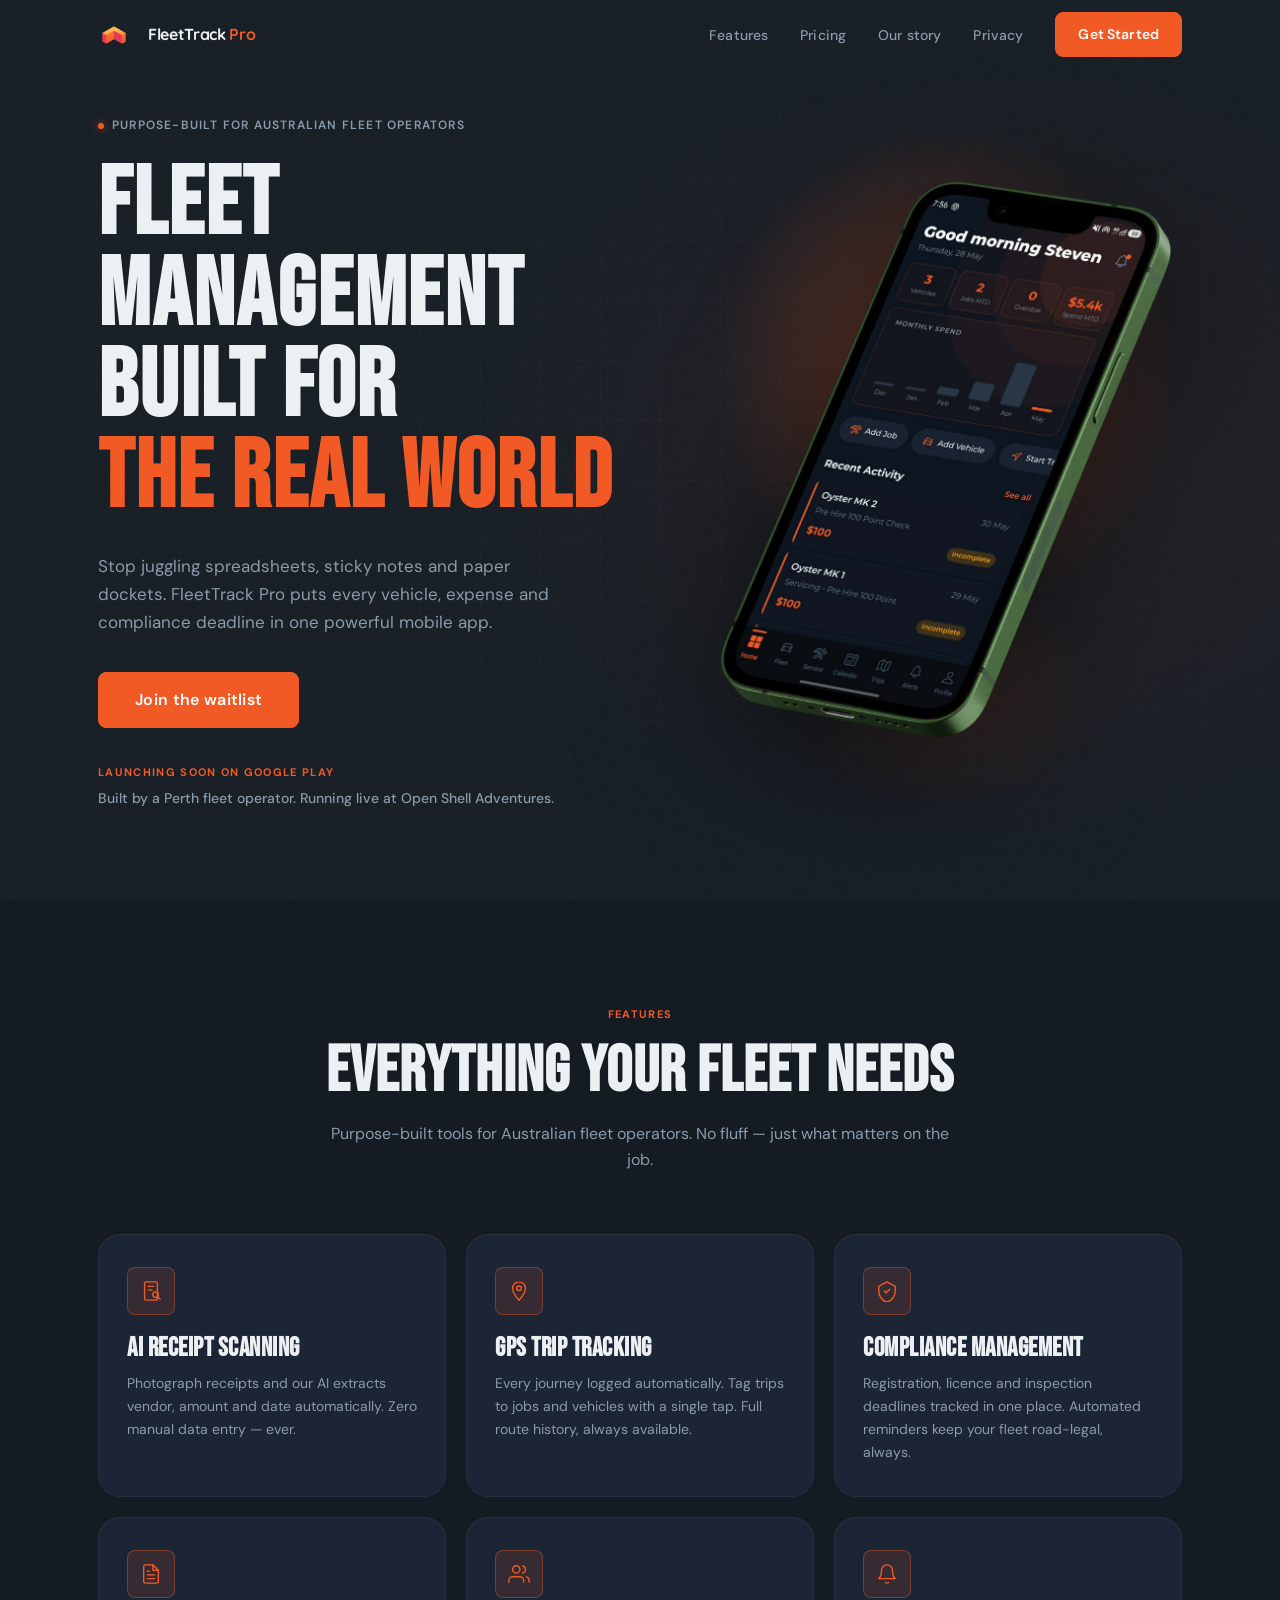
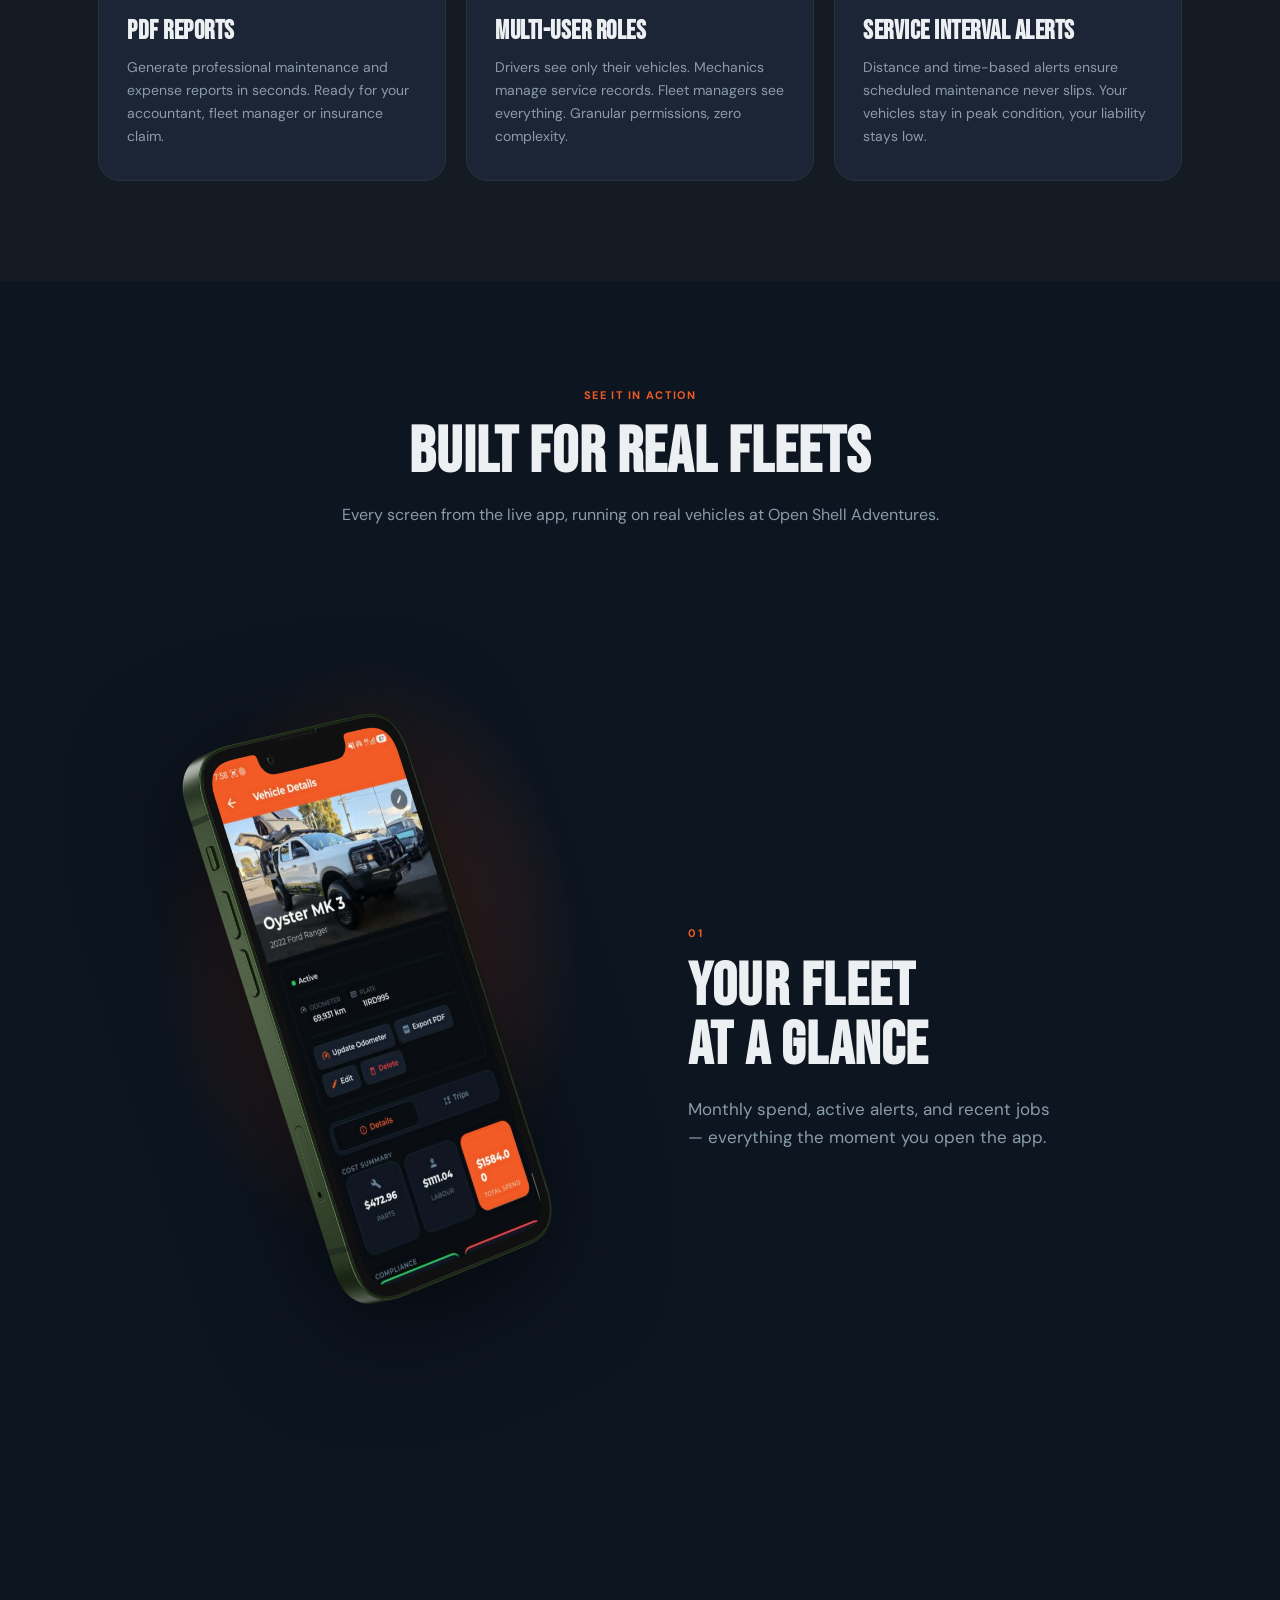
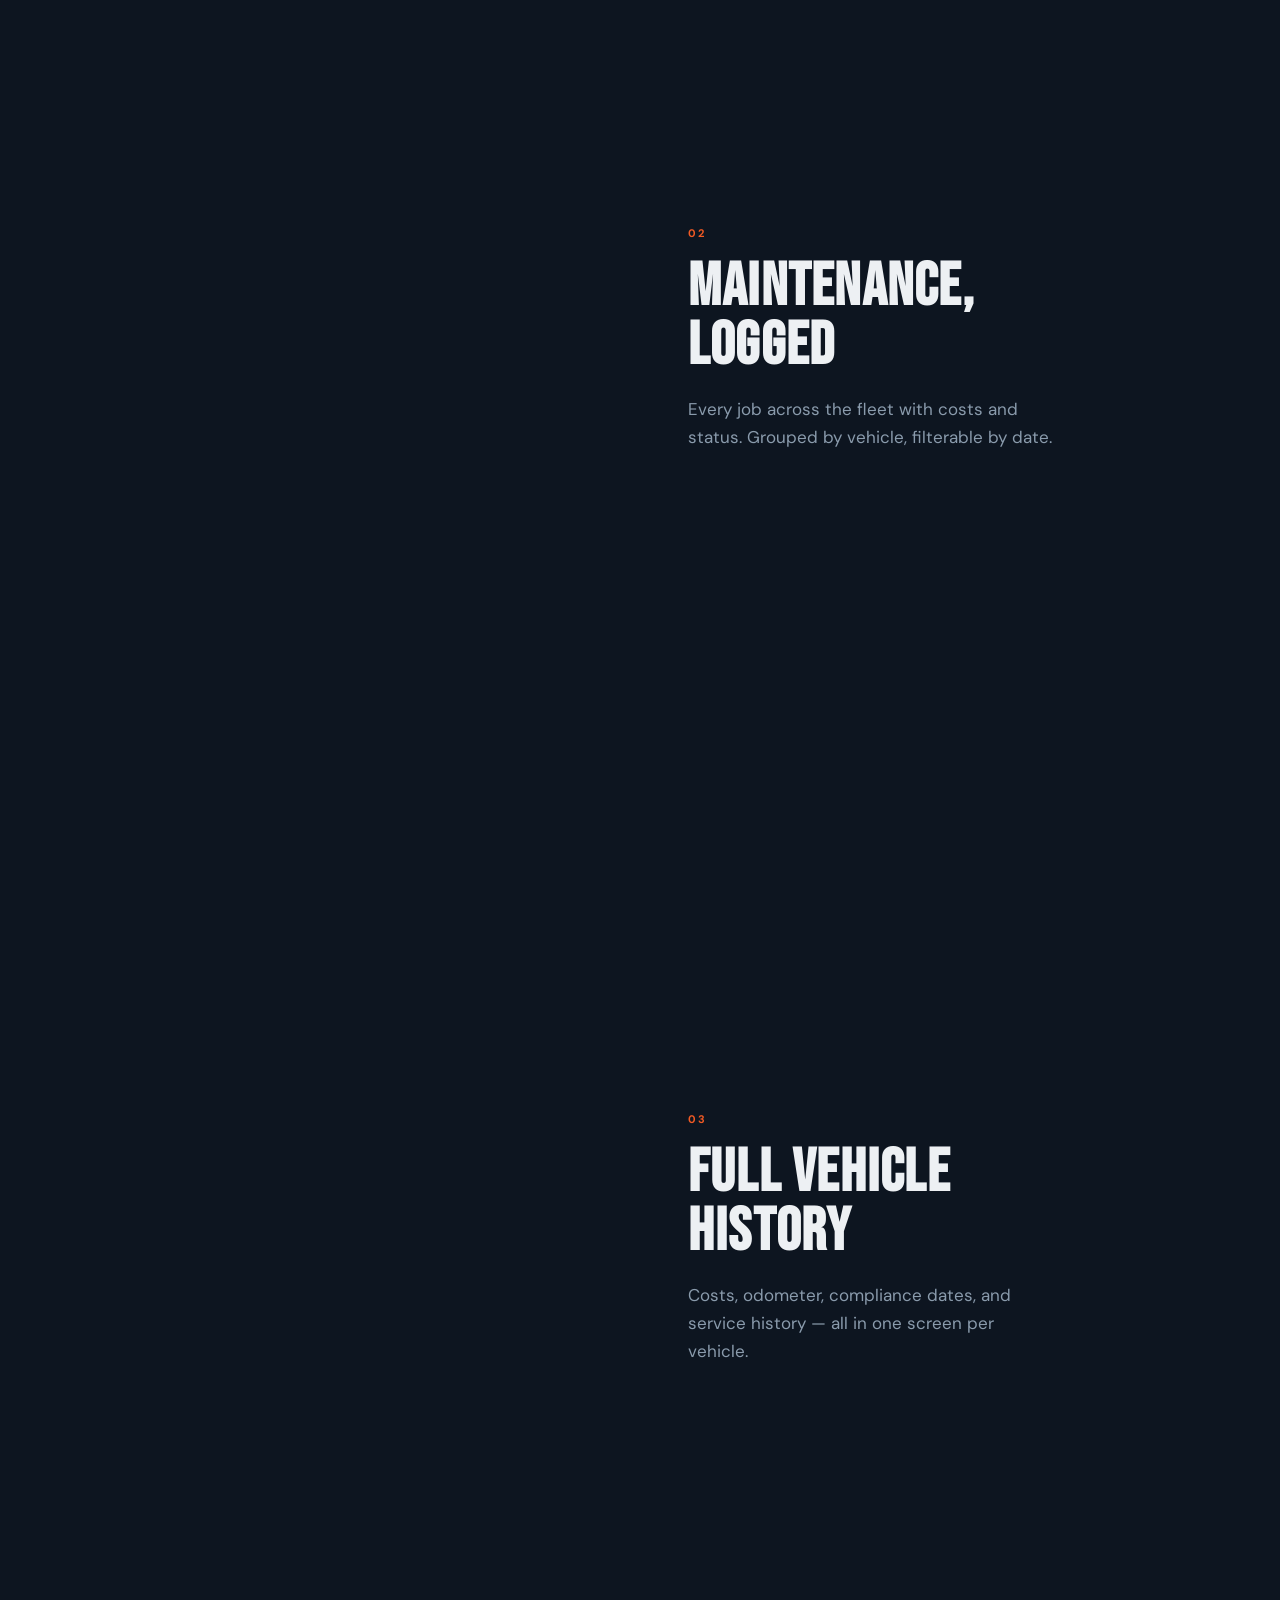
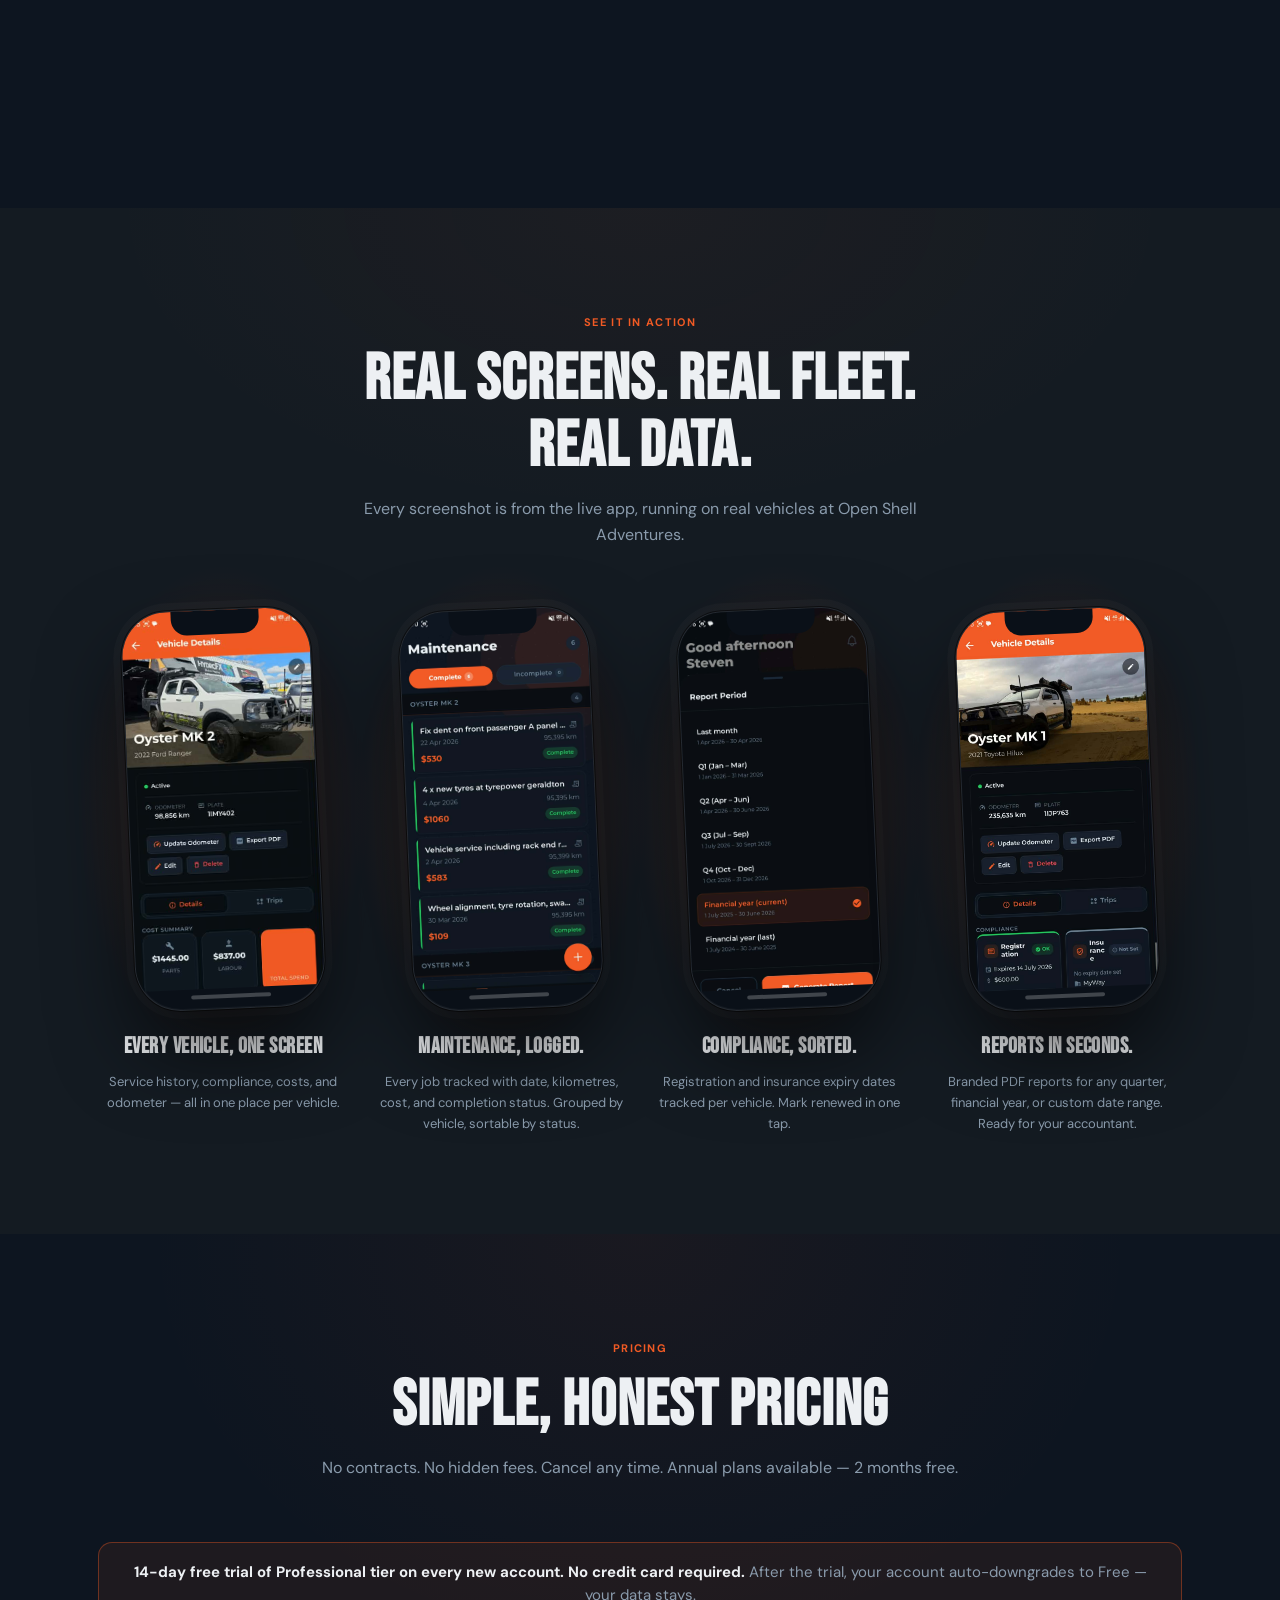
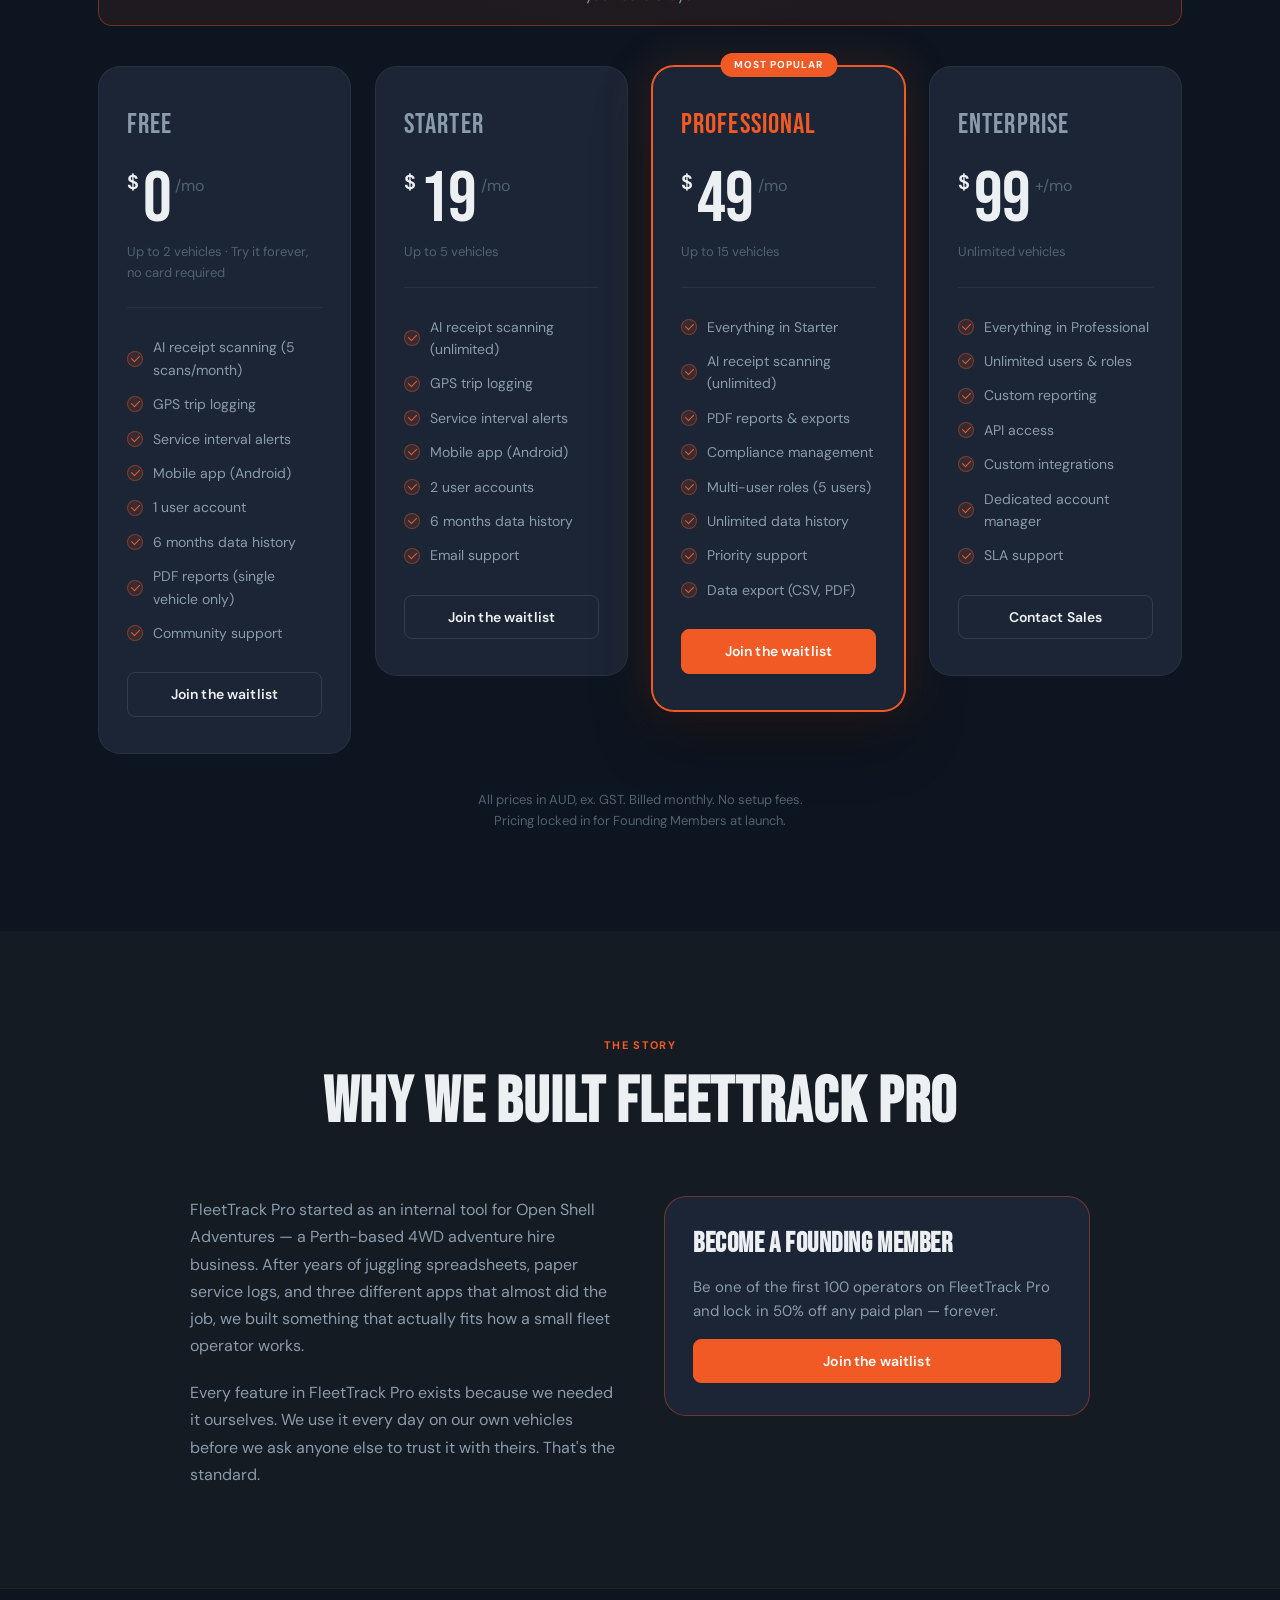
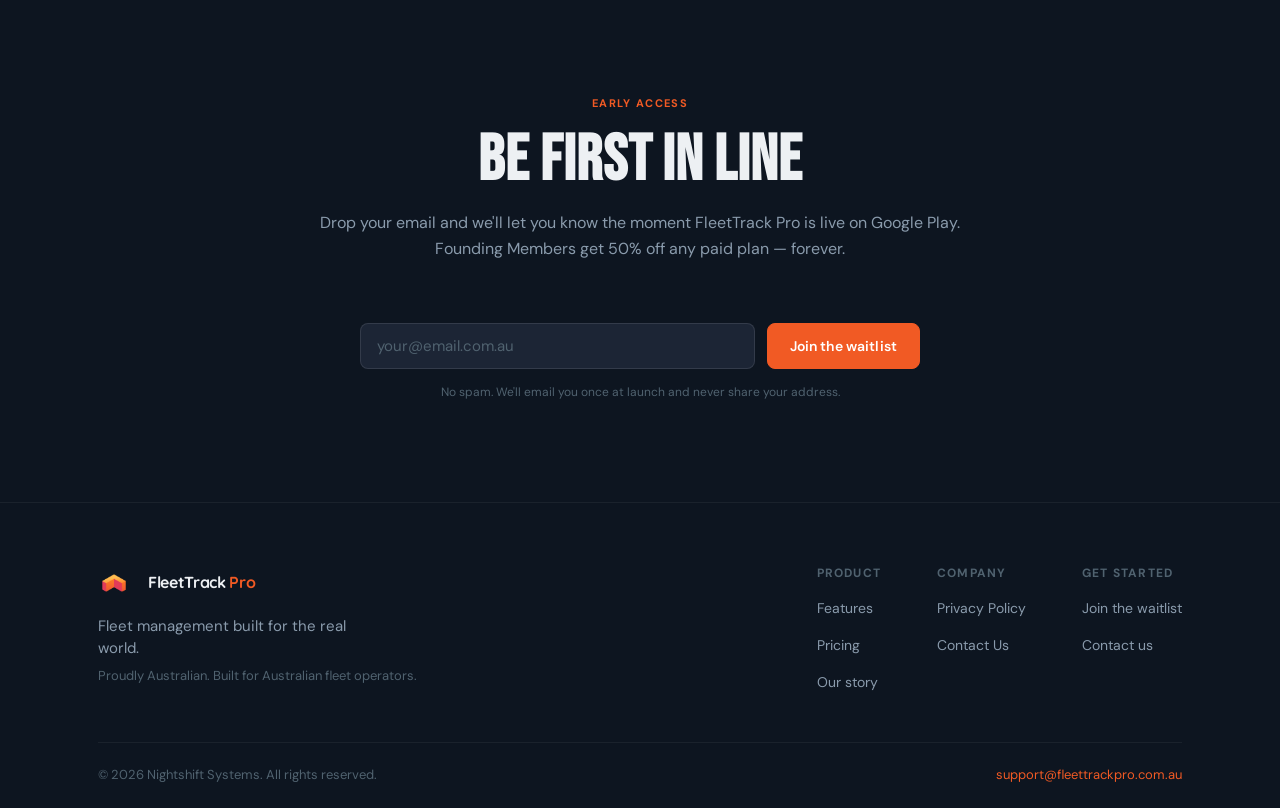
==== index.html @ b051c512 "Install Vercel Web Analytics Vercel Web Analytics Installation Report ==============================" ====
<!DOCTYPE html>
<html lang="en-AU">
<head>
    <meta charset="UTF-8">
    <meta name="viewport" content="width=device-width, initial-scale=1.0">
    <title>FleetTrack Pro — Fleet Maintenance Management for Australian Businesses</title>
    <meta name="description" content="FleetTrack Pro is a mobile-first fleet maintenance app for Australian small fleet operators. AI receipt scanning, GPS trip tracking, compliance reminders and PDF reports. Launching soon on Google Play.">
    <meta property="og:title" content="FleetTrack Pro — Fleet Management Built for the Real World">
    <meta property="og:description" content="Built by a Perth fleet operator. Launching soon on Google Play.">
    <meta property="og:type" content="website">
    <meta property="og:locale" content="en_AU">
    <!-- TODO: regenerate og:image at 1200×630 for proper social previews (current asset is 800×400 — will letterbox) -->
    <meta property="og:image" content="https://fleettrackpro.com.au/Assets/logo-full.png">
    <link rel="canonical" href="https://fleettrackpro.com.au">
    <link rel="icon" type="image/svg+xml" href="data:image/svg+xml,%3Csvg xmlns='http://www.w3.org/2000/svg' viewBox='0 0 32 32'%3E%3Crect width='32' height='32' rx='7' fill='%23F15A24'/%3E%3Ctext x='50%25' y='73%25' text-anchor='middle' font-family='Arial Black,sans-serif' font-size='18' font-weight='900' fill='white'%3EF%3C/text%3E%3C/svg%3E">
    <link rel="preconnect" href="https://fonts.googleapis.com">
    <link rel="preconnect" href="https://fonts.gstatic.com" crossorigin>
    <link href="https://fonts.googleapis.com/css2?family=Bebas+Neue&family=DM+Sans:ital,opsz,wght@0,9..40,300;0,9..40,400;0,9..40,500;0,9..40,600;1,9..40,400&family=Quicksand:wght@600;700&display=swap" rel="stylesheet">
    <link rel="stylesheet" href="style.css">
    <script>
      window.va = window.va || function () { (window.vaq = window.vaq || []).push(arguments); };
    </script>
    <script defer src="/_vercel/insights/script.js"></script>
</head>
<body>

<!-- =========================================================
     NAVIGATION
     ========================================================= -->
<nav class="navbar" id="navbar">
    <div class="nav-inner">
        <a href="/" class="nav-logo">
            <img src="Assets/logo-mark.png" alt="FleetTrack Pro" class="logo-mark">
            <span class="logo-wordmark">FleetTrack <em>Pro</em></span>
        </a>
        <ul class="nav-links" id="navLinks">
            <li><a href="#features">Features</a></li>
            <li><a href="#pricing">Pricing</a></li>
            <li><a href="#testimonials">Our story</a></li>
            <li><a href="privacy.html">Privacy</a></li>
        </ul>
        <div class="nav-actions">
            <a href="#pricing" class="btn btn-primary nav-cta">Get Started</a>
            <button class="nav-hamburger" id="navHamburger" aria-label="Open menu">
                <span></span><span></span><span></span>
            </button>
        </div>
    </div>
</nav>

<!-- =========================================================
     HERO
     ========================================================= -->
<section class="hero" id="hero">
    <div class="hero-grain" aria-hidden="true"></div>
    <div class="hero-grid-bg" aria-hidden="true"></div>

    <div class="container">
        <div class="hero-layout">

            <div class="hero-text">
                <div class="hero-eyebrow" data-stagger="0">
                    <span class="eyebrow-pip"></span>
                    Purpose-built for Australian fleet operators
                </div>

                <h1 class="hero-heading" data-stagger="160">
                    Fleet Management<br>
                    Built for<br>
                    <span class="text-accent">The Real World</span>
                </h1>

                <p class="hero-subtext" data-stagger="320">
                    Stop juggling spreadsheets, sticky notes and paper dockets.
                    FleetTrack Pro puts every vehicle, expense and compliance
                    deadline in one powerful mobile app.
                </p>

                <div class="hero-ctas" data-stagger="480">
                    <a href="#waitlist" class="btn btn-primary hero-cta-btn">Join the waitlist</a>
                </div>

                <div class="hero-proof" data-stagger="640">
                    <div class="hero-prelaunch">
                        <span class="prelaunch-label">Launching soon on Google Play</span>
                        <span class="prelaunch-body">Built by a Perth fleet operator. Running live at Open Shell Adventures.</span>
                    </div>
                </div>
            </div>

            <!-- Hero Device -->
            <div class="hero-visual">
                <div class="hero-scroll-wrap" id="heroScroll">
                    <div class="hero-device-wrap" id="heroDevice">
                        <div class="hero-device-glow" aria-hidden="true"></div>
                        <div class="hero-device-float">
                            <img src="Assets/screen-home.png"
                                 alt="FleetTrack Pro Home screen showing fleet overview, monthly spend, and recent activity"
                                 class="hero-device-img"
                                 width="931" height="1145"
                                 loading="eager">
                        </div>
                    </div>
                </div>
            </div>

        </div>
    </div>
</section>

<!-- =========================================================
     FEATURES
     ========================================================= -->
<section class="features" id="features">
    <div class="container">
        <div class="section-header" data-reveal>
            <span class="section-label">Features</span>
            <h2 class="section-title">Everything your fleet needs</h2>
            <p class="section-subtitle">Purpose-built tools for Australian fleet operators. No fluff — just what matters on the job.</p>
        </div>

        <div class="features-grid">

            <div class="feature-card" data-reveal data-reveal-delay="0">
                <div class="feature-icon">
                    <svg viewBox="0 0 24 24" fill="none" stroke="currentColor" stroke-width="1.5" stroke-linecap="round" stroke-linejoin="round">
                        <rect x="5" y="2" width="14" height="20" rx="2"/>
                        <line x1="9" y1="7" x2="15" y2="7"/>
                        <line x1="9" y1="11" x2="13" y2="11"/>
                        <circle cx="17" cy="16" r="3"/>
                        <line x1="19.4" y1="18.4" x2="22" y2="21"/>
                    </svg>
                </div>
                <h3 class="feature-title">AI Receipt Scanning</h3>
                <p class="feature-desc">Photograph receipts and our AI extracts vendor, amount and date automatically. Zero manual data entry — ever.</p>
            </div>

            <div class="feature-card" data-reveal data-reveal-delay="80">
                <div class="feature-icon">
                    <svg viewBox="0 0 24 24" fill="none" stroke="currentColor" stroke-width="1.5" stroke-linecap="round" stroke-linejoin="round">
                        <path d="M12 2C8.13 2 5 5.13 5 9c0 5.25 7 13 7 13s7-7.75 7-13c0-3.87-3.13-7-7-7z"/>
                        <circle cx="12" cy="9" r="2.5"/>
                    </svg>
                </div>
                <h3 class="feature-title">GPS Trip Tracking</h3>
                <p class="feature-desc">Every journey logged automatically. Tag trips to jobs and vehicles with a single tap. Full route history, always available.</p>
            </div>

            <div class="feature-card" data-reveal data-reveal-delay="160">
                <div class="feature-icon">
                    <svg viewBox="0 0 24 24" fill="none" stroke="currentColor" stroke-width="1.5" stroke-linecap="round" stroke-linejoin="round">
                        <path d="M12 2L3 7v5c0 5.55 3.84 10.74 9 12 5.16-1.26 9-6.45 9-12V7L12 2z"/>
                        <polyline points="9,12 11,14 15,10"/>
                    </svg>
                </div>
                <h3 class="feature-title">Compliance Management</h3>
                <p class="feature-desc">Registration, licence and inspection deadlines tracked in one place. Automated reminders keep your fleet road-legal, always.</p>
            </div>

            <div class="feature-card" data-reveal data-reveal-delay="0">
                <div class="feature-icon">
                    <svg viewBox="0 0 24 24" fill="none" stroke="currentColor" stroke-width="1.5" stroke-linecap="round" stroke-linejoin="round">
                        <path d="M14 2H6a2 2 0 0 0-2 2v16a2 2 0 0 0 2 2h12a2 2 0 0 0 2-2V8z"/>
                        <polyline points="14,2 14,8 20,8"/>
                        <line x1="16" y1="13" x2="8" y2="13"/>
                        <line x1="16" y1="17" x2="8" y2="17"/>
                        <line x1="10" y1="9" x2="8" y2="9"/>
                    </svg>
                </div>
                <h3 class="feature-title">PDF Reports</h3>
                <p class="feature-desc">Generate professional maintenance and expense reports in seconds. Ready for your accountant, fleet manager or insurance claim.</p>
            </div>

            <div class="feature-card" data-reveal data-reveal-delay="80">
                <div class="feature-icon">
                    <svg viewBox="0 0 24 24" fill="none" stroke="currentColor" stroke-width="1.5" stroke-linecap="round" stroke-linejoin="round">
                        <path d="M17 21v-2a4 4 0 0 0-4-4H5a4 4 0 0 0-4 4v2"/>
                        <circle cx="9" cy="7" r="4"/>
                        <path d="M23 21v-2a4 4 0 0 0-3-3.87"/>
                        <path d="M16 3.13a4 4 0 0 1 0 7.75"/>
                    </svg>
                </div>
                <h3 class="feature-title">Multi-User Roles</h3>
                <p class="feature-desc">Drivers see only their vehicles. Mechanics manage service records. Fleet managers see everything. Granular permissions, zero complexity.</p>
            </div>

            <div class="feature-card" data-reveal data-reveal-delay="160">
                <div class="feature-icon">
                    <svg viewBox="0 0 24 24" fill="none" stroke="currentColor" stroke-width="1.5" stroke-linecap="round" stroke-linejoin="round">
                        <path d="M18 8A6 6 0 0 0 6 8c0 7-3 9-3 9h18s-3-2-3-9"/>
                        <path d="M13.73 21a2 2 0 0 1-3.46 0"/>
                    </svg>
                </div>
                <h3 class="feature-title">Service Interval Alerts</h3>
                <p class="feature-desc">Distance and time-based alerts ensure scheduled maintenance never slips. Your vehicles stay in peak condition, your liability stays low.</p>
            </div>

        </div>
    </div>
</section>

<!-- =========================================================
     STICKY SCROLL SHOWCASE
     ========================================================= -->
<section class="showcase" id="showcase">
    <div class="container">
        <div class="section-header" data-reveal>
            <span class="section-label">See it in action</span>
            <h2 class="section-title">Built for real fleets</h2>
            <p class="section-subtitle">Every screen from the live app, running on real vehicles at Open Shell Adventures.</p>
        </div>
    </div>
    <div class="showcase-track">

        <!-- Sticky phone (desktop) -->
        <div class="showcase-phone-col" aria-hidden="true">
            <div class="showcase-phone-wrap">
                <div class="showcase-phone-glow"></div>
                <img class="showcase-phone-img" id="showcaseScreen"
                     src="Assets/screen-home.png"
                     alt="FleetTrack Pro app screen"
                     width="931" height="1145"
                     loading="lazy">
            </div>
        </div>

        <!-- Scrolling copy slides -->
        <div class="showcase-slides-col">

            <div class="showcase-slide"
                 data-screen="Assets/screen-home.png"
                 data-alt="FleetTrack Pro home dashboard showing fleet overview and monthly spend">
                <img class="showcase-mobile-img"
                     src="Assets/screen-home.png"
                     alt="FleetTrack Pro home dashboard"
                     loading="lazy">
                <div class="showcase-copy">
                    <span class="showcase-num">01</span>
                    <h3 class="showcase-heading">Your fleet<br>at a glance</h3>
                    <p class="showcase-body">Monthly spend, active alerts, and recent jobs — everything the moment you open the app.</p>
                </div>
            </div>

            <div class="showcase-slide"
                 data-screen="Assets/screen-maintenance.png"
                 data-alt="FleetTrack Pro maintenance log showing jobs across the fleet">
                <img class="showcase-mobile-img"
                     src="Assets/screen-maintenance.png"
                     alt="FleetTrack Pro maintenance log"
                     loading="lazy">
                <div class="showcase-copy">
                    <span class="showcase-num">02</span>
                    <h3 class="showcase-heading">Maintenance,<br>logged</h3>
                    <p class="showcase-body">Every job across the fleet with costs and status. Grouped by vehicle, filterable by date.</p>
                </div>
            </div>

            <div class="showcase-slide"
                 data-screen="Assets/screen-vehicle-detail.png"
                 data-alt="FleetTrack Pro vehicle detail screen showing costs and service history">
                <img class="showcase-mobile-img"
                     src="Assets/screen-vehicle-detail.png"
                     alt="FleetTrack Pro vehicle detail"
                     loading="lazy">
                <div class="showcase-copy">
                    <span class="showcase-num">03</span>
                    <h3 class="showcase-heading">Full vehicle<br>history</h3>
                    <p class="showcase-body">Costs, odometer, compliance dates, and service history — all in one screen per vehicle.</p>
                </div>
            </div>

        </div>
    </div>
</section>

<!-- =========================================================
     SCREENSHOT GALLERY
     ========================================================= -->
<section class="screenshots" id="screenshots">
    <div class="container">
        <div class="section-header" data-reveal>
            <span class="section-label">See it in action</span>
            <h2 class="section-title">Real screens. Real fleet. Real data.</h2>
            <p class="section-subtitle">Every screenshot is from the live app, running on real vehicles at Open Shell Adventures.</p>
        </div>

        <div class="screenshots-grid">

            <div class="screenshot-item" data-reveal data-reveal-delay="0">
                <div class="gallery-phone-outer">
                    <div class="phone-glow"></div>
                    <div class="phone-frame gallery-phone-frame">
                        <div class="phone-notch"></div>
                        <img src="Assets/ss2.jpeg"
                             alt="Vehicle detail screen showing Oyster MK 2 Ford Ranger with compliance and maintenance history"
                             class="phone-screenshot"
                             loading="lazy">
                        <div class="phone-home-bar"></div>
                    </div>
                </div>
                <div class="screenshot-caption">
                    <strong class="caption-heading">Every vehicle, one screen</strong>
                    <p class="caption-body">Service history, compliance, costs, and odometer — all in one place per vehicle.</p>
                </div>
            </div>

            <div class="screenshot-item" data-reveal data-reveal-delay="100">
                <div class="gallery-phone-outer">
                    <div class="phone-glow"></div>
                    <div class="phone-frame gallery-phone-frame">
                        <div class="phone-notch"></div>
                        <img src="Assets/ss4.jpeg"
                             alt="Service and maintenance tab showing completed jobs for Oyster MK 2 with dates, kilometres and costs"
                             class="phone-screenshot"
                             loading="lazy">
                        <div class="phone-home-bar"></div>
                    </div>
                </div>
                <div class="screenshot-caption">
                    <strong class="caption-heading">Maintenance, logged.</strong>
                    <p class="caption-body">Every job tracked with date, kilometres, cost, and completion status. Grouped by vehicle, sortable by status.</p>
                </div>
            </div>

            <div class="screenshot-item" data-reveal data-reveal-delay="200">
                <div class="gallery-phone-outer">
                    <div class="phone-glow"></div>
                    <div class="phone-frame gallery-phone-frame">
                        <div class="phone-notch"></div>
                        <img src="Assets/ss6.jpeg"
                             alt="Vehicle detail screen showing Oyster MK 1 Toyota Hilux with registration compliance OK and expiry date"
                             class="phone-screenshot"
                             loading="lazy">
                        <div class="phone-home-bar"></div>
                    </div>
                </div>
                <div class="screenshot-caption">
                    <strong class="caption-heading">Compliance, sorted.</strong>
                    <p class="caption-body">Registration and insurance expiry dates tracked per vehicle. Mark renewed in one tap.</p>
                </div>
            </div>

            <div class="screenshot-item" data-reveal data-reveal-delay="300">
                <div class="gallery-phone-outer">
                    <div class="phone-glow"></div>
                    <div class="phone-frame gallery-phone-frame">
                        <div class="phone-notch"></div>
                        <img src="Assets/ss7.jpeg"
                             alt="PDF report period selector showing quarterly presets and Financial Year option for Australian businesses"
                             class="phone-screenshot"
                             loading="lazy">
                        <div class="phone-home-bar"></div>
                    </div>
                </div>
                <div class="screenshot-caption">
                    <strong class="caption-heading">Reports in seconds.</strong>
                    <p class="caption-body">Branded PDF reports for any quarter, financial year, or custom date range. Ready for your accountant.</p>
                </div>
            </div>

        </div>
    </div>
</section>

<!-- =========================================================
     PRICING
     ========================================================= -->
<section class="pricing" id="pricing">
    <div class="container">
        <div class="section-header" data-reveal>
            <span class="section-label">Pricing</span>
            <h2 class="section-title">Simple, honest pricing</h2>
            <p class="section-subtitle">No contracts. No hidden fees. Cancel any time. Annual plans available — 2 months free.</p>
        </div>

        <div class="pricing-trial-banner" data-reveal>
            <strong>14-day free trial of Professional tier on every new account. No credit card required.</strong> After the trial, your account auto-downgrades to Free — your data stays.
        </div>

        <div class="pricing-grid">

            <div class="pricing-card" data-reveal data-reveal-delay="0">
                <div class="pricing-tier">Free</div>
                <div class="pricing-price">
                    <span class="price-currency">$</span>
                    <span class="price-amount">0</span>
                    <span class="price-period">/mo</span>
                </div>
                <div class="pricing-vehicles">Up to 2 vehicles &middot; Try it forever, no card required</div>
                <ul class="pricing-features">
                    <li><span class="check"></span> AI receipt scanning (5 scans/month)</li>
                    <li><span class="check"></span> GPS trip logging</li>
                    <li><span class="check"></span> Service interval alerts</li>
                    <li><span class="check"></span> Mobile app (Android)</li>
                    <li><span class="check"></span> 1 user account</li>
                    <li><span class="check"></span> 6 months data history</li>
                    <li><span class="check"></span> PDF reports (single vehicle only)</li>
                    <li><span class="check"></span> Community support</li>
                </ul>
                <a href="#waitlist" class="btn btn-outline btn-full">Join the waitlist</a>
            </div>

            <div class="pricing-card" data-reveal data-reveal-delay="80">
                <div class="pricing-tier">Starter</div>
                <div class="pricing-price">
                    <span class="price-currency">$</span>
                    <span class="price-amount">19</span>
                    <span class="price-period">/mo</span>
                </div>
                <div class="pricing-vehicles">Up to 5 vehicles</div>
                <ul class="pricing-features">
                    <li><span class="check"></span> AI receipt scanning (unlimited)</li>
                    <li><span class="check"></span> GPS trip logging</li>
                    <li><span class="check"></span> Service interval alerts</li>
                    <li><span class="check"></span> Mobile app (Android)</li>
                    <li><span class="check"></span> 2 user accounts</li>
                    <li><span class="check"></span> 6 months data history</li>
                    <li><span class="check"></span> Email support</li>
                </ul>
                <a href="#waitlist" class="btn btn-outline btn-full">Join the waitlist</a>
            </div>

            <div class="pricing-card pricing-card--featured" data-reveal data-reveal-delay="160">
                <div class="pricing-badge">Most Popular</div>
                <div class="pricing-tier">Professional</div>
                <div class="pricing-price">
                    <span class="price-currency">$</span>
                    <span class="price-amount">49</span>
                    <span class="price-period">/mo</span>
                </div>
                <div class="pricing-vehicles">Up to 15 vehicles</div>
                <ul class="pricing-features">
                    <li><span class="check"></span> Everything in Starter</li>
                    <li><span class="check"></span> AI receipt scanning (unlimited)</li>
                    <li><span class="check"></span> PDF reports &amp; exports</li>
                    <li><span class="check"></span> Compliance management</li>
                    <li><span class="check"></span> Multi-user roles (5 users)</li>
                    <li><span class="check"></span> Unlimited data history</li>
                    <li><span class="check"></span> Priority support</li>
                    <li><span class="check"></span> Data export (CSV, PDF)</li>
                </ul>
                <a href="#waitlist" class="btn btn-primary btn-full">Join the waitlist</a>
            </div>

            <div class="pricing-card" data-reveal data-reveal-delay="240">
                <div class="pricing-tier">Enterprise</div>
                <div class="pricing-price">
                    <span class="price-currency">$</span>
                    <span class="price-amount">99</span>
                    <span class="price-period">+/mo</span>
                </div>
                <div class="pricing-vehicles">Unlimited vehicles</div>
                <ul class="pricing-features">
                    <li><span class="check"></span> Everything in Professional</li>
                    <li><span class="check"></span> Unlimited users &amp; roles</li>
                    <li><span class="check"></span> Custom reporting</li>
                    <li><span class="check"></span> API access</li>
                    <li><span class="check"></span> Custom integrations</li>
                    <li><span class="check"></span> Dedicated account manager</li>
                    <li><span class="check"></span> SLA support</li>
                </ul>
                <a href="mailto:support@fleettrackpro.com.au" class="btn btn-outline btn-full">Contact Sales</a>
            </div>

        </div>

        <p class="pricing-note" data-reveal>All prices in AUD, ex. GST. Billed monthly. No setup fees.<br>Pricing locked in for Founding Members at launch.</p>
    </div>
</section>

<!-- =========================================================
     FOUNDER STORY
     ========================================================= -->
<section class="testimonials" id="testimonials">
    <div class="container">
        <div class="section-header" data-reveal>
            <span class="section-label">The story</span>
            <h2 class="section-title">Why we built FleetTrack Pro</h2>
        </div>

        <div class="founder-story" data-reveal>
            <div class="founder-body">
                <p>FleetTrack Pro started as an internal tool for Open Shell Adventures — a Perth-based 4WD adventure hire business. After years of juggling spreadsheets, paper service logs, and three different apps that almost did the job, we built something that actually fits how a small fleet operator works.</p>
                <p>Every feature in FleetTrack Pro exists because we needed it ourselves. We use it every day on our own vehicles before we ask anyone else to trust it with theirs. That's the standard.</p>
            </div>
            <div class="founding-members-box">
                <h3 class="founding-title">Become a Founding Member</h3>
                <p class="founding-body">Be one of the first 100 operators on FleetTrack Pro and lock in 50% off any paid plan — forever.</p>
                <a href="#waitlist" class="btn btn-primary">Join the waitlist</a>
            </div>
        </div>
    </div>
</section>

<!-- =========================================================
     WAITLIST
     ========================================================= -->
<section class="waitlist" id="waitlist">
    <div class="container">
        <div class="section-header" data-reveal>
            <span class="section-label">Early access</span>
            <h2 class="section-title">Be first in line</h2>
            <p class="section-subtitle">Drop your email and we'll let you know the moment FleetTrack Pro is live on Google Play. Founding Members get 50% off any paid plan — forever.</p>
        </div>

        <!-- TODO: replace with proper form backend before launch -->
        <form class="waitlist-form" data-reveal action="mailto:support@fleettrackpro.com.au" method="post" enctype="text/plain">
            <div class="waitlist-input-row">
                <input type="email" name="email" placeholder="your@email.com.au" required class="waitlist-input">
                <button type="submit" class="btn btn-primary">Join the waitlist</button>
            </div>
            <p class="waitlist-disclaimer">No spam. We'll email you once at launch and never share your address.</p>
        </form>
    </div>
</section>

<!-- =========================================================
     FOOTER
     ========================================================= -->
<footer class="footer" id="contact">
    <div class="container">
        <div class="footer-top">
            <div class="footer-brand">
                <a href="/" class="nav-logo footer-logo">
                    <img src="Assets/logo-mark.png" alt="FleetTrack Pro" class="logo-mark">
                    <span class="logo-wordmark">FleetTrack <em>Pro</em></span>
                </a>
                <p class="footer-tagline">Fleet management built for the real world.</p>
                <p class="footer-sub">Proudly Australian. Built for Australian fleet operators.</p>
            </div>

            <div class="footer-nav-group">
                <div class="footer-col">
                    <h4 class="footer-col-title">Product</h4>
                    <ul>
                        <li><a href="#features">Features</a></li>
                        <li><a href="#pricing">Pricing</a></li>
                        <li><a href="#testimonials">Our story</a></li>
                    </ul>
                </div>
                <div class="footer-col">
                    <h4 class="footer-col-title">Company</h4>
                    <ul>
                        <li><a href="privacy.html">Privacy Policy</a></li>
                        <li><a href="mailto:support@fleettrackpro.com.au">Contact Us</a></li>
                    </ul>
                </div>
                <div class="footer-col">
                    <h4 class="footer-col-title">Get started</h4>
                    <ul>
                        <li><a href="#waitlist">Join the waitlist</a></li>
                        <li><a href="mailto:support@fleettrackpro.com.au">Contact us</a></li>
                    </ul>
                </div>
            </div>
        </div>

        <div class="footer-bottom">
            <p>&copy; 2026 Nightshift Systems. All rights reserved.</p>
            <a href="mailto:support@fleettrackpro.com.au" class="footer-email">support@fleettrackpro.com.au</a>
        </div>
    </div>
</footer>

<script src="script.js"></script>
</body>
</html>
---- style.css ----
/* =============================================================================
   FleetTrack Pro — style.css
   ============================================================================= */

/* 1. CUSTOM PROPERTIES
   ============================================================================= */
:root {
    --bg-deep:      #0D1520;
    --bg-primary:   #141B22;
    --bg-card:      #1C2535;
    --bg-elevated:  #232E3C;

    --accent:       #F15A24;
    --accent-hover: #FF6B35;
    --accent-dim:   rgba(241, 90, 36, 0.12);
    --accent-glow:  rgba(241, 90, 36, 0.22);
    --accent-border:rgba(241, 90, 36, 0.38);

    --text-primary:   #EDF0F3;
    --text-secondary: #8A9BAC;
    --text-muted:     #50626F;

    --border-subtle:  rgba(255, 255, 255, 0.055);
    --border-default: rgba(255, 255, 255, 0.1);

    --font-heading: 'Bebas Neue', sans-serif;
    --font-body:    'DM Sans', sans-serif;

    --nav-h:        70px;
    --radius-sm:    8px;
    --radius-md:    14px;
    --radius-lg:    22px;

    --ease: cubic-bezier(0.4, 0, 0.2, 1);
    --t:    0.28s;
}

/* 2. RESET & BASE
   ============================================================================= */
*, *::before, *::after { box-sizing: border-box; margin: 0; padding: 0; }

html { scroll-behavior: smooth; }

body {
    font-family: var(--font-body);
    background: var(--bg-primary);
    color: var(--text-primary);
    line-height: 1.6;
    overflow-x: hidden;
    -webkit-font-smoothing: antialiased;
}

a    { text-decoration: none; color: inherit; }
ul   { list-style: none; }
img  { max-width: 100%; display: block; }

/* 3. TYPOGRAPHY
   ============================================================================= */
h1, h2, h3, h4 {
    font-family: var(--font-heading);
    line-height: 1.05;
    letter-spacing: 0.015em;
}

.text-accent { color: var(--accent); }

/* 4. LAYOUT
   ============================================================================= */
.container {
    max-width: 1180px;
    margin: 0 auto;
    padding: 0 clamp(20px, 4vw, 48px);
}

/* 5. NAVIGATION
   ============================================================================= */
.navbar {
    position: fixed;
    top: 0; left: 0; right: 0;
    height: var(--nav-h);
    z-index: 1000;
    transition: background var(--t) var(--ease),
                border-color var(--t) var(--ease),
                backdrop-filter var(--t) var(--ease);
    border-bottom: 1px solid transparent;
}

.navbar.scrolled {
    background: rgba(13, 21, 32, 0.88);
    backdrop-filter: blur(18px);
    -webkit-backdrop-filter: blur(18px);
    border-bottom-color: var(--border-subtle);
}

.nav-inner {
    max-width: 1180px;
    margin: 0 auto;
    padding: 0 clamp(20px, 4vw, 48px);
    height: 100%;
    display: flex;
    align-items: center;
    gap: 32px;
}

.nav-logo {
    display: flex;
    align-items: center;
    gap: 10px;
    flex-shrink: 0;
}

.logo-mark {
    height: 32px;
    width: 32px;
    object-fit: contain;
    margin-right: 8px;
    flex-shrink: 0;
}

.logo-wordmark {
    font-family: 'Quicksand', sans-serif;
    font-weight: 700;
    font-size: 16px;
    letter-spacing: -0.02em;
    color: var(--text-primary);
}

.logo-wordmark em {
    font-style: normal;
    font-family: 'Quicksand', sans-serif;
    font-weight: 700;
    color: var(--accent);
}

.nav-links {
    display: flex;
    align-items: center;
    gap: 32px;
    margin-left: auto;
}

.nav-links a {
    font-size: 14px;
    font-weight: 500;
    color: var(--text-secondary);
    transition: color var(--t) var(--ease);
    letter-spacing: 0.01em;
}

.nav-links a:hover { color: var(--text-primary); }

.nav-actions {
    display: flex;
    align-items: center;
    gap: 12px;
}

/* Hamburger */
.nav-hamburger {
    display: none;
    flex-direction: column;
    justify-content: center;
    gap: 5px;
    width: 36px;
    height: 36px;
    border: 1px solid var(--border-default);
    border-radius: var(--radius-sm);
    padding: 8px;
    background: transparent;
    cursor: pointer;
}

.nav-hamburger span {
    display: block;
    width: 100%;
    height: 1.5px;
    background: var(--text-primary);
    border-radius: 2px;
    transition: transform var(--t) var(--ease), opacity var(--t) var(--ease);
}

.nav-hamburger.open span:nth-child(1) { transform: translateY(6.5px) rotate(45deg); }
.nav-hamburger.open span:nth-child(2) { opacity: 0; }
.nav-hamburger.open span:nth-child(3) { transform: translateY(-6.5px) rotate(-45deg); }

/* 6. BUTTONS
   ============================================================================= */
.btn {
    display: inline-flex;
    align-items: center;
    justify-content: center;
    gap: 8px;
    font-family: var(--font-body);
    font-size: 14px;
    font-weight: 600;
    padding: 10px 22px;
    border-radius: var(--radius-sm);
    transition: all var(--t) var(--ease);
    cursor: pointer;
    white-space: nowrap;
    letter-spacing: 0.01em;
}

.btn-primary {
    background: var(--accent);
    color: #fff;
    border: 1px solid var(--accent);
}

.btn-primary:hover {
    background: var(--accent-hover);
    border-color: var(--accent-hover);
    transform: translateY(-1px);
    box-shadow: 0 8px 24px rgba(241, 90, 36, 0.35);
}

.btn-outline {
    background: transparent;
    color: var(--text-primary);
    border: 1px solid var(--border-default);
}

.btn-outline:hover {
    border-color: var(--accent-border);
    color: var(--accent);
    transform: translateY(-1px);
}

.btn-full { width: 100%; }

/* App Store Buttons */
.btn-store {
    display: inline-flex;
    align-items: center;
    gap: 12px;
    background: var(--bg-card);
    border: 1px solid var(--border-default);
    border-radius: var(--radius-md);
    padding: 12px 20px;
    color: var(--text-primary);
    transition: all var(--t) var(--ease);
    min-width: 160px;
}

.btn-store:hover {
    border-color: var(--accent-border);
    background: var(--bg-elevated);
    transform: translateY(-2px);
    box-shadow: 0 12px 30px rgba(0, 0, 0, 0.35);
}

.store-icon {
    width: 26px;
    height: 26px;
    flex-shrink: 0;
    color: var(--text-primary);
}

.store-text {
    display: flex;
    flex-direction: column;
    gap: 1px;
}

.store-text small {
    font-size: 10px;
    font-weight: 400;
    color: var(--text-muted);
    line-height: 1;
    letter-spacing: 0.02em;
}

.store-text strong {
    font-size: 16px;
    font-weight: 600;
    letter-spacing: -0.01em;
    line-height: 1.2;
}

/* 7. HERO
   ============================================================================= */
.hero {
    position: relative;
    min-height: 100vh;
    display: flex;
    align-items: center;
    background:
        radial-gradient(ellipse 65% 70% at 78% 50%, rgba(241, 90, 36, 0.07) 0%, transparent 65%),
        var(--bg-primary);
    overflow: hidden;
}

.hero-grain {
    position: absolute;
    inset: 0;
    pointer-events: none;
    z-index: 1;
    opacity: 0.065;
    background-image: url("data:image/svg+xml,%3Csvg xmlns='http://www.w3.org/2000/svg' width='280' height='280'%3E%3Cfilter id='n'%3E%3CfeTurbulence type='fractalNoise' baseFrequency='0.72' numOctaves='4' stitchTiles='stitch'/%3E%3CfeColorMatrix type='saturate' values='0'/%3E%3C/filter%3E%3Crect width='280' height='280' filter='url(%23n)'/%3E%3C/svg%3E");
    background-size: 280px 280px;
}

.hero-grid-bg {
    position: absolute;
    inset: 0;
    pointer-events: none;
    z-index: 0;
    background-image:
        linear-gradient(rgba(255,255,255,0.022) 1px, transparent 1px),
        linear-gradient(90deg, rgba(255,255,255,0.022) 1px, transparent 1px);
    background-size: 60px 60px;
    mask-image: radial-gradient(ellipse 85% 80% at 50% 50%, black, transparent 85%);
    -webkit-mask-image: radial-gradient(ellipse 85% 80% at 50% 50%, black, transparent 85%);
}

.hero > .container {
    position: relative;
    z-index: 2;
    width: 100%;
}

.hero-layout {
    display: grid;
    grid-template-columns: 54fr 46fr;
    gap: 56px;
    align-items: center;
    min-height: calc(100vh - var(--nav-h));
    padding: 80px 0 60px;
}

/* Hero Text */
.hero-eyebrow {
    display: inline-flex;
    align-items: center;
    gap: 8px;
    font-size: 12px;
    font-weight: 600;
    text-transform: uppercase;
    letter-spacing: 0.1em;
    color: var(--text-secondary);
    margin-bottom: 24px;
}

.eyebrow-pip {
    display: inline-block;
    width: 6px;
    height: 6px;
    border-radius: 50%;
    background: var(--accent);
    flex-shrink: 0;
    box-shadow: 0 0 8px rgba(241, 90, 36, 0.7);
}

.hero-heading {
    font-size: clamp(64px, 7.5vw, 108px);
    line-height: 0.95;
    letter-spacing: 0.02em;
    color: var(--text-primary);
    margin-bottom: 28px;
}

.hero-subtext {
    font-size: 17px;
    font-weight: 400;
    color: var(--text-secondary);
    line-height: 1.65;
    max-width: 480px;
    margin-bottom: 36px;
}

.hero-ctas {
    display: flex;
    gap: 14px;
    flex-wrap: wrap;
    margin-bottom: 36px;
}

/* Social Proof */
.hero-proof {
    display: flex;
    align-items: center;
    gap: 12px;
    font-size: 13px;
    font-weight: 500;
    color: var(--text-secondary);
}

.proof-avatars {
    display: flex;
}

.avatar {
    width: 30px;
    height: 30px;
    border-radius: 50%;
    border: 2px solid var(--bg-primary);
    display: flex;
    align-items: center;
    justify-content: center;
    font-size: 10px;
    font-weight: 700;
    color: #fff;
    margin-left: -8px;
    flex-shrink: 0;
}

.avatar:first-child { margin-left: 0; }

.av1 { background: #2563EB; }
.av2 { background: #16A34A; }
.av3 { background: #F15A24; }
.av4 { background: #7C3AED; }

/* 8. PHONE MOCKUP
   ============================================================================= */
.hero-visual {
    display: flex;
    justify-content: center;
    align-items: center;
}

.phone-outer {
    position: relative;
    display: inline-block;
}

.phone-glow {
    position: absolute;
    inset: -60px;
    background: radial-gradient(ellipse, rgba(241, 90, 36, 0.18) 0%, transparent 68%);
    pointer-events: none;
    z-index: 0;
}

.phone-frame {
    position: relative;
    z-index: 1;
    width: 268px;
    border-radius: 46px;
    background: #0A1018;
    border: 1.5px solid rgba(255,255,255,0.11);
    box-shadow:
        inset 0 0 0 1px rgba(255,255,255,0.04),
        0 0 0 1px rgba(0,0,0,0.55),
        0 40px 80px rgba(0,0,0,0.6),
        0 0 0 8px rgba(255,255,255,0.025);
    display: flex;
    flex-direction: column;
    overflow: hidden;
    animation: phoneFloat 4.2s ease-in-out infinite;
    transform: rotate(-2.5deg);
}

@keyframes phoneFloat {
    0%, 100% { transform: rotate(-2.5deg) translateY(0); }
    50%       { transform: rotate(-2.5deg) translateY(-18px); }
}

.phone-notch {
    position: absolute;
    top: 0;
    left: 50%;
    transform: translateX(-50%);
    width: 88px;
    height: 24px;
    background: #0A1018;
    border-radius: 0 0 16px 16px;
    z-index: 10;
}

.phone-screen {
    display: flex;
    flex-direction: column;
    flex: 1;
    background: #10192A;
    overflow: hidden;
}

/* Status bar */
.ps-statusbar {
    display: flex;
    align-items: center;
    justify-content: space-between;
    padding: 30px 18px 6px;
    flex-shrink: 0;
}

.ps-time {
    font-size: 12px;
    font-weight: 700;
    color: var(--text-primary);
    letter-spacing: -0.01em;
}

.ps-battery {
    display: flex;
    align-items: center;
    gap: 2px;
}

.ps-battery > span {
    display: inline-block;
    width: 22px;
    height: 11px;
    border: 1.5px solid rgba(255,255,255,0.55);
    border-radius: 2.5px;
    position: relative;
    padding: 1.5px;
}

.ps-battery-fill {
    width: 70%;
    height: 100%;
    background: #4ADE80;
    border-radius: 1px;
}

.ps-battery-nub {
    width: 3px;
    height: 6px;
    background: rgba(255,255,255,0.55);
    border-radius: 0 1.5px 1.5px 0;
    position: absolute;
    right: -5px;
    top: 50%;
    transform: translateY(-50%);
}

/* App header */
.ps-header {
    background: var(--accent);
    padding: 9px 14px;
    display: flex;
    align-items: center;
    justify-content: space-between;
    flex-shrink: 0;
}

.ps-app-name {
    font-family: var(--font-body);
    font-size: 13px;
    font-weight: 700;
    color: #fff;
    letter-spacing: -0.01em;
}

.ps-bell {
    position: relative;
    color: rgba(255,255,255,0.9);
    display: flex;
}

.ps-bell-dot {
    position: absolute;
    top: -1px;
    right: -1px;
    width: 7px;
    height: 7px;
    background: #FACC15;
    border-radius: 50%;
    border: 1.5px solid var(--accent);
}

/* Greeting */
.ps-greeting {
    padding: 10px 14px 6px;
    flex-shrink: 0;
}

.ps-greeting-name {
    display: block;
    font-size: 11px;
    font-weight: 600;
    color: var(--text-primary);
}

.ps-greeting-date {
    display: block;
    font-size: 9.5px;
    color: var(--text-muted);
    margin-top: 1px;
}

/* Stats row */
.ps-stats {
    display: flex;
    gap: 6px;
    padding: 0 10px 8px;
    flex-shrink: 0;
}

.ps-stat {
    flex: 1;
    background: rgba(255,255,255,0.04);
    border: 1px solid var(--border-subtle);
    border-radius: 10px;
    padding: 8px 6px;
    text-align: center;
}

.ps-stat--warn {
    border-color: rgba(241, 90, 36, 0.4);
    background: rgba(241, 90, 36, 0.07);
}

.ps-stat-val {
    font-family: var(--font-heading);
    font-size: 20px;
    line-height: 1;
    color: var(--text-primary);
}

.ps-stat--warn .ps-stat-val { color: var(--accent); }

.ps-stat-lbl {
    font-size: 8.5px;
    color: var(--text-muted);
    margin-top: 3px;
    font-weight: 500;
}

/* Alert card */
.ps-alert {
    margin: 0 10px 8px;
    background: rgba(241, 90, 36, 0.06);
    border: 1px solid var(--accent-border);
    border-radius: 10px;
    padding: 9px 10px;
    display: flex;
    align-items: center;
    gap: 8px;
    flex-shrink: 0;
}

.ps-alert-stripe {
    width: 3px;
    height: 30px;
    background: var(--accent);
    border-radius: 2px;
    flex-shrink: 0;
}

.ps-alert-info { flex: 1; }

.ps-alert-title {
    font-size: 10.5px;
    font-weight: 700;
    color: var(--accent);
}

.ps-alert-detail {
    font-size: 9.5px;
    color: var(--text-secondary);
    margin-top: 2px;
}

.ps-alert-badge {
    width: 20px;
    height: 20px;
    background: var(--accent);
    border-radius: 50%;
    display: flex;
    align-items: center;
    justify-content: center;
    font-size: 11px;
    font-weight: 700;
    color: #fff;
    flex-shrink: 0;
}

/* Chart */
.ps-chart {
    margin: 0 10px 6px;
    background: rgba(255,255,255,0.03);
    border: 1px solid var(--border-subtle);
    border-radius: 10px;
    padding: 9px 10px;
    flex: 1;
    min-height: 0;
    display: flex;
    flex-direction: column;
}

.ps-chart-title {
    font-size: 9.5px;
    font-weight: 600;
    color: var(--text-muted);
    margin-bottom: 8px;
    text-transform: uppercase;
    letter-spacing: 0.06em;
}

.ps-bars {
    display: flex;
    align-items: flex-end;
    gap: 4px;
    flex: 1;
    min-height: 40px;
}

.ps-bar {
    flex: 1;
    height: var(--h, 50%);
    background: rgba(255,255,255,0.1);
    border-radius: 3px 3px 0 0;
    min-height: 4px;
}

.ps-bar--accent { background: var(--accent); }

.ps-months {
    display: flex;
    gap: 4px;
    margin-top: 5px;
}

.ps-months span {
    flex: 1;
    text-align: center;
    font-size: 7.5px;
    color: var(--text-muted);
}

/* Tab bar */
.ps-tabbar {
    display: flex;
    border-top: 1px solid rgba(255,255,255,0.06);
    background: #0A1018;
    padding: 7px 0 4px;
    flex-shrink: 0;
}

.ps-tab {
    flex: 1;
    display: flex;
    flex-direction: column;
    align-items: center;
    gap: 3px;
    color: var(--text-muted);
    padding: 2px 0;
}

.ps-tab--active { color: var(--accent); }

.ps-tab span {
    font-size: 8.5px;
    font-weight: 500;
}

.phone-home-bar {
    width: 80px;
    height: 4px;
    background: rgba(255,255,255,0.22);
    border-radius: 2px;
    margin: 6px auto 10px;
    flex-shrink: 0;
}

/* 9. SECTION HEADER
   ============================================================================= */
.section-header {
    text-align: center;
    max-width: 640px;
    margin: 0 auto 60px;
}

.section-label {
    display: inline-block;
    font-size: 11px;
    font-weight: 700;
    text-transform: uppercase;
    letter-spacing: 0.12em;
    color: var(--accent);
    margin-bottom: 14px;
}

.section-title {
    font-size: clamp(44px, 5vw, 68px);
    color: var(--text-primary);
    margin-bottom: 16px;
}

.section-subtitle {
    font-size: 16px;
    color: var(--text-secondary);
    line-height: 1.65;
}

/* 10. FEATURES
   ============================================================================= */
.features {
    padding: 100px 0;
    background: var(--bg-primary);
}

.features-grid {
    display: grid;
    grid-template-columns: repeat(3, 1fr);
    gap: 20px;
}

.feature-card {
    background: var(--bg-card);
    border: 1px solid var(--border-subtle);
    border-radius: var(--radius-lg);
    padding: 32px 28px;
    transition: border-color var(--t) var(--ease),
                box-shadow var(--t) var(--ease),
                transform var(--t) var(--ease);
}

.feature-card:hover {
    border-color: var(--accent-border);
    box-shadow:
        0 0 0 1px var(--accent-border),
        0 0 40px rgba(241, 90, 36, 0.1),
        0 20px 40px rgba(0, 0, 0, 0.25);
    transform: translateY(-3px);
}

.feature-icon {
    width: 48px;
    height: 48px;
    background: var(--accent-dim);
    border-radius: var(--radius-sm);
    display: flex;
    align-items: center;
    justify-content: center;
    margin-bottom: 20px;
    color: var(--accent);
    border: 1px solid var(--accent-border);
    transition: background var(--t) var(--ease);
}

.feature-card:hover .feature-icon {
    background: rgba(241, 90, 36, 0.2);
}

.feature-icon svg {
    width: 22px;
    height: 22px;
}

.feature-title {
    font-family: var(--font-heading);
    font-size: 26px;
    letter-spacing: 0.02em;
    color: var(--text-primary);
    margin-bottom: 10px;
}

.feature-desc {
    font-size: 14px;
    color: var(--text-secondary);
    line-height: 1.65;
}

/* 11. PRICING
   ============================================================================= */
.pricing {
    padding: 100px 0;
    background:
        radial-gradient(ellipse 60% 50% at 50% 0%, rgba(241,90,36,0.055) 0%, transparent 65%),
        var(--bg-deep);
}

.pricing-grid {
    display: grid;
    grid-template-columns: repeat(3, 1fr);
    gap: 24px;
    align-items: start;
}

.pricing-card {
    position: relative;
    background: var(--bg-card);
    border: 1px solid var(--border-subtle);
    border-radius: var(--radius-lg);
    padding: 36px 28px;
    transition: transform var(--t) var(--ease), box-shadow var(--t) var(--ease);
}

.pricing-card--featured {
    border-color: var(--accent);
    transform: translateY(-10px) scale(1.025);
    box-shadow:
        0 0 0 1px var(--accent),
        0 0 50px rgba(241, 90, 36, 0.18),
        0 30px 60px rgba(0, 0, 0, 0.3);
}

.pricing-badge {
    position: absolute;
    top: -14px;
    left: 50%;
    transform: translateX(-50%);
    background: var(--accent);
    color: #fff;
    font-size: 10px;
    font-weight: 700;
    text-transform: uppercase;
    letter-spacing: 0.1em;
    padding: 4px 14px;
    border-radius: 20px;
    white-space: nowrap;
}

.pricing-tier {
    font-family: var(--font-heading);
    font-size: 28px;
    letter-spacing: 0.04em;
    color: var(--text-secondary);
    margin-bottom: 16px;
}

.pricing-card--featured .pricing-tier { color: var(--accent); }

.pricing-price {
    display: flex;
    align-items: flex-start;
    gap: 4px;
    margin-bottom: 6px;
    line-height: 1;
}

.price-currency {
    font-family: var(--font-body);
    font-size: 20px;
    font-weight: 600;
    color: var(--text-primary);
    margin-top: 8px;
}

.price-amount {
    font-family: var(--font-heading);
    font-size: 72px;
    color: var(--text-primary);
    letter-spacing: -0.01em;
}

.price-period {
    font-size: 16px;
    font-weight: 400;
    color: var(--text-muted);
    margin-top: 14px;
}

.pricing-vehicles {
    font-size: 13px;
    color: var(--text-muted);
    margin-bottom: 28px;
    padding-bottom: 24px;
    border-bottom: 1px solid var(--border-subtle);
}

.pricing-features {
    display: flex;
    flex-direction: column;
    gap: 12px;
    margin-bottom: 28px;
}

.pricing-features li {
    display: flex;
    align-items: center;
    gap: 10px;
    font-size: 14px;
    color: var(--text-secondary);
}

.check {
    width: 16px;
    height: 16px;
    border-radius: 50%;
    background: var(--accent-dim);
    border: 1px solid var(--accent-border);
    flex-shrink: 0;
    display: flex;
    align-items: center;
    justify-content: center;
    position: relative;
}

.check::after {
    content: '';
    display: block;
    width: 5px;
    height: 8px;
    border-right: 1.5px solid var(--accent);
    border-bottom: 1.5px solid var(--accent);
    transform: rotate(45deg) translate(-1px, -1px);
}

.pricing-note {
    text-align: center;
    font-size: 13px;
    color: var(--text-muted);
    margin-top: 36px;
}

/* 12. TESTIMONIALS
   ============================================================================= */
.testimonials {
    padding: 100px 0;
    background: var(--bg-primary);
}

.testimonials-grid {
    display: grid;
    grid-template-columns: repeat(3, 1fr);
    gap: 20px;
}

.testimonial-card {
    background: var(--bg-card);
    border: 1px solid var(--border-subtle);
    border-radius: var(--radius-lg);
    padding: 32px 28px;
    display: flex;
    flex-direction: column;
    gap: 20px;
    transition: border-color var(--t) var(--ease), transform var(--t) var(--ease);
}

.testimonial-card:hover {
    border-color: rgba(255,255,255,0.12);
    transform: translateY(-2px);
}

.testimonial-stars {
    display: flex;
    gap: 3px;
}

.star {
    display: inline-block;
    width: 14px;
    height: 14px;
    background: var(--accent);
    clip-path: polygon(50% 0%, 61% 35%, 98% 35%, 68% 57%, 79% 91%, 50% 70%, 21% 91%, 32% 57%, 2% 35%, 39% 35%);
}

.testimonial-quote {
    font-size: 14px;
    font-style: italic;
    color: var(--text-secondary);
    line-height: 1.7;
    flex: 1;
}

.testimonial-author {
    display: flex;
    align-items: center;
    gap: 12px;
    padding-top: 18px;
    border-top: 1px solid var(--border-subtle);
}

.testimonial-avatar {
    width: 40px;
    height: 40px;
    border-radius: 50%;
    display: flex;
    align-items: center;
    justify-content: center;
    font-size: 12px;
    font-weight: 700;
    color: #fff;
    flex-shrink: 0;
}

.ta1 { background: #1D4ED8; }
.ta2 { background: #059669; }
.ta3 { background: #B45309; }

.testimonial-meta {
    display: flex;
    flex-direction: column;
    gap: 3px;
}

.testimonial-meta strong {
    font-size: 14px;
    font-weight: 600;
    color: var(--text-primary);
}

.testimonial-meta span {
    font-size: 12px;
    color: var(--text-muted);
}

/* 13. FOOTER
   ============================================================================= */
.footer {
    background: var(--bg-deep);
    border-top: 1px solid var(--border-subtle);
    padding: 64px 0 0;
}

.footer-top {
    display: grid;
    grid-template-columns: 1fr auto;
    gap: 60px;
    padding-bottom: 48px;
    border-bottom: 1px solid var(--border-subtle);
}

.footer-logo {
    margin-bottom: 16px;
    display: inline-flex;
}

.footer-tagline {
    font-size: 15px;
    color: var(--text-secondary);
    line-height: 1.5;
    max-width: 280px;
    margin-bottom: 6px;
}

.footer-sub {
    font-size: 13px;
    color: var(--text-muted);
}

.footer-nav-group {
    display: flex;
    gap: 56px;
}

.footer-col-title {
    font-family: var(--font-body);
    font-size: 12px;
    font-weight: 700;
    text-transform: uppercase;
    letter-spacing: 0.1em;
    color: var(--text-muted);
    margin-bottom: 16px;
}

.footer-col ul {
    display: flex;
    flex-direction: column;
    gap: 11px;
}

.footer-col a {
    font-size: 14px;
    color: var(--text-secondary);
    transition: color var(--t) var(--ease);
}

.footer-col a:hover { color: var(--text-primary); }

.footer-bottom {
    display: flex;
    align-items: center;
    justify-content: space-between;
    padding: 22px 0;
    font-size: 13px;
    color: var(--text-muted);
    flex-wrap: wrap;
    gap: 12px;
}

.footer-email {
    color: var(--accent);
    transition: color var(--t) var(--ease);
}

.footer-email:hover { color: var(--accent-hover); }

/* 14. SCROLL REVEAL ANIMATIONS
   ============================================================================= */
[data-stagger],
[data-reveal] {
    opacity: 0;
    transform: translateY(28px);
    transition: opacity 0.6s var(--ease), transform 0.6s var(--ease);
}

[data-stagger].visible,
[data-reveal].visible {
    opacity: 1;
    transform: translateY(0);
}

/* 15. RESPONSIVE
   ============================================================================= */
@media (max-width: 1060px) {
    .features-grid { grid-template-columns: repeat(2, 1fr); }
    .testimonials-grid { grid-template-columns: repeat(2, 1fr); }

    .pricing-grid {
        grid-template-columns: 1fr;
        max-width: 420px;
        margin: 0 auto;
    }

    .pricing-card--featured {
        transform: none;
        order: -1;
    }
}

@media (max-width: 900px) {
    .hero-layout {
        grid-template-columns: 1fr;
        text-align: center;
        padding: 60px 0 50px;
        gap: 48px;
    }

    .hero-eyebrow,
    .hero-ctas,
    .hero-proof {
        justify-content: center;
    }

    .hero-subtext { margin-left: auto; margin-right: auto; }

    .hero-visual { justify-content: center; }

    .footer-top {
        grid-template-columns: 1fr;
        gap: 40px;
    }
}

@media (max-width: 720px) {
    .nav-links {
        position: fixed;
        top: var(--nav-h);
        left: 0; right: 0;
        background: rgba(13, 21, 32, 0.97);
        backdrop-filter: blur(18px);
        -webkit-backdrop-filter: blur(18px);
        flex-direction: column;
        gap: 0;
        padding: 0;
        transform: translateY(-8px);
        opacity: 0;
        pointer-events: none;
        transition: opacity var(--t) var(--ease), transform var(--t) var(--ease);
        border-bottom: 1px solid var(--border-subtle);
    }

    .nav-links.open {
        transform: translateY(0);
        opacity: 1;
        pointer-events: all;
    }

    .nav-links li { border-bottom: 1px solid var(--border-subtle); }
    .nav-links a { display: block; padding: 16px 24px; font-size: 16px; }

    .nav-cta { display: none; }
    .nav-hamburger { display: flex; }

    .features-grid { grid-template-columns: 1fr; }
    .testimonials-grid { grid-template-columns: 1fr; }
    .footer-nav-group { flex-wrap: wrap; gap: 32px; }

    .hero-ctas { flex-direction: column; align-items: center; }
    .btn-store { width: 100%; max-width: 260px; }
}

@media (max-width: 520px) {
    .hero-visual { display: none; }
    .hero-heading { font-size: clamp(54px, 14vw, 80px); }
    .section-title { font-size: clamp(38px, 10vw, 56px); }
    .pricing-grid { max-width: 100%; }
}

/* 16. PRE-LAUNCH HERO BLOCK
   ============================================================================= */
.hero-prelaunch {
    display: flex;
    flex-direction: column;
    gap: 5px;
}

.prelaunch-label {
    display: block;
    font-size: 11px;
    font-weight: 700;
    text-transform: uppercase;
    letter-spacing: 0.12em;
    color: var(--accent);
}

.prelaunch-body {
    font-size: 14px;
    color: var(--text-secondary);
}

/* 17. HERO CTA — SINGLE BUTTON
   ============================================================================= */
.hero-cta-btn {
    padding: 14px 36px;
    font-size: 16px;
    letter-spacing: 0.02em;
}

/* 18. HERO PHONE SCREENSHOT
   ============================================================================= */
.hero-phone-frame {
    height: 540px;
}

.phone-screenshot {
    flex: 1;
    width: 100%;
    min-height: 0;
    object-fit: cover;
    object-position: top center;
    display: block;
}

/* 19. SCREENSHOT GALLERY
   ============================================================================= */
.screenshots {
    padding: 100px 0;
    background:
        radial-gradient(ellipse 70% 50% at 50% 0%, rgba(241,90,36,0.04) 0%, transparent 60%),
        var(--bg-primary);
}

.screenshots-grid {
    display: grid;
    grid-template-columns: repeat(4, 1fr);
    gap: 28px;
    align-items: start;
}

.screenshot-item {
    display: flex;
    flex-direction: column;
    align-items: center;
    gap: 20px;
}

.gallery-phone-outer {
    position: relative;
    display: inline-block;
}

.gallery-phone-frame {
    width: 190px;
    height: 400px;
}

.screenshot-caption {
    text-align: center;
}

.caption-heading {
    display: block;
    font-family: var(--font-heading);
    font-size: 22px;
    letter-spacing: 0.02em;
    color: var(--text-primary);
    margin-bottom: 8px;
}

.caption-body {
    font-size: 13px;
    color: var(--text-secondary);
    line-height: 1.6;
}

/* 20. PRICING TRIAL BANNER
   ============================================================================= */
.pricing-trial-banner {
    background: rgba(241, 90, 36, 0.08);
    border: 1px solid var(--accent-border);
    border-radius: var(--radius-md);
    padding: 18px 24px;
    font-size: 15px;
    color: var(--text-secondary);
    line-height: 1.55;
    margin-bottom: 40px;
    text-align: center;
}

.pricing-trial-banner strong {
    color: var(--text-primary);
}

/* 21. PRICING GRID — 4 TIERS (overrides base 3-column rule)
   ============================================================================= */
.pricing-grid {
    grid-template-columns: repeat(4, 1fr);
    max-width: none;
}

/* 22. FOUNDER STORY
   ============================================================================= */
.founder-story {
    display: grid;
    grid-template-columns: 1fr 1fr;
    gap: 48px;
    align-items: start;
    max-width: 900px;
    margin: 0 auto;
}

.founder-body {
    display: flex;
    flex-direction: column;
    gap: 20px;
}

.founder-body p {
    font-size: 16px;
    color: var(--text-secondary);
    line-height: 1.7;
}

.founding-members-box {
    background: var(--bg-card);
    border: 1px solid var(--accent-border);
    border-radius: var(--radius-lg);
    padding: 32px 28px;
    display: flex;
    flex-direction: column;
    gap: 16px;
}

.founding-title {
    font-family: var(--font-heading);
    font-size: 28px;
    letter-spacing: 0.02em;
    color: var(--text-primary);
}

.founding-body {
    font-size: 15px;
    color: var(--text-secondary);
    line-height: 1.6;
}

/* 23. WAITLIST SECTION
   ============================================================================= */
.waitlist {
    padding: 100px 0;
    background: var(--bg-deep);
    border-top: 1px solid var(--border-subtle);
}

.waitlist-form {
    max-width: 560px;
    margin: 0 auto;
    text-align: center;
}

.waitlist-input-row {
    display: flex;
    gap: 12px;
    margin-bottom: 14px;
}

.waitlist-input {
    flex: 1;
    background: var(--bg-card);
    border: 1px solid var(--border-default);
    border-radius: var(--radius-sm);
    padding: 12px 16px;
    font-family: var(--font-body);
    font-size: 15px;
    color: var(--text-primary);
    outline: none;
    transition: border-color var(--t) var(--ease);
}

.waitlist-input::placeholder {
    color: var(--text-muted);
}

.waitlist-input:focus {
    border-color: var(--accent-border);
    box-shadow: 0 0 0 3px rgba(241, 90, 36, 0.1);
}

.waitlist-disclaimer {
    font-size: 12px;
    color: var(--text-muted);
}

/* 24. RESPONSIVE — NEW SECTIONS
   ============================================================================= */
@media (max-width: 1200px) {
    .screenshots-grid {
        grid-template-columns: repeat(2, 1fr);
        gap: 40px;
    }

    .pricing-grid {
        grid-template-columns: repeat(2, 1fr);
        max-width: 720px;
        margin: 0 auto;
    }

    .pricing-card--featured {
        transform: none;
        order: -1;
    }
}

@media (max-width: 900px) {
    .founder-story {
        grid-template-columns: 1fr;
    }
}

@media (max-width: 720px) {
    .gallery-phone-frame {
        width: 150px;
        height: 316px;
    }

    .waitlist-input-row {
        flex-direction: column;
    }

    .pricing-grid {
        grid-template-columns: 1fr;
        max-width: 420px;
    }
}

@media (max-width: 520px) {
    .screenshots-grid {
        grid-template-columns: 1fr;
        max-width: 300px;
        margin: 0 auto;
    }

    .gallery-phone-frame {
        width: 200px;
        height: 422px;
    }
}

/* ═══════════════════════════════════════════════════════════════
   25. HERO DEVICE — product-photo approach
   ═══════════════════════════════════════════════════════════════ */

.hero-scroll-wrap {
    display: flex;
    justify-content: center;
    align-items: center;
}

.hero-device-wrap {
    --tilt-x: 0deg;
    --tilt-y: 0deg;
    position: relative;
    display: inline-block;
    transform: perspective(1200px) rotateX(var(--tilt-x)) rotateY(var(--tilt-y));
    transition: transform 0.15s ease-out;
    will-change: transform;
}

.hero-device-glow {
    position: absolute;
    inset: -80px -60px;
    pointer-events: none;
    z-index: 0;
    background:
        radial-gradient(ellipse 65% 55% at 50% 38%, rgba(241, 90, 36, 0.40) 0%, transparent 62%),
        radial-gradient(ellipse 45% 28% at 50% 82%, rgba(241, 90, 36, 0.14) 0%, transparent 60%);
}

.hero-device-float {
    position: relative;
    z-index: 1;
}

.hero-device-img {
    display: block;
    width: min(48vw, 460px);
    max-width: 100%;
    height: auto;
    filter: drop-shadow(0 32px 72px rgba(0, 0, 0, 0.60));
}

/* ═══════════════════════════════════════════════════════════════
   26. STICKY SCROLL SHOWCASE
   ═══════════════════════════════════════════════════════════════ */

.showcase {
    background: var(--bg-deep);
    padding-top: 100px;
    padding-bottom: 0;
}

.showcase-track {
    position: relative;
    display: grid;
    grid-template-columns: 1fr 1fr;
    max-width: 1180px;
    margin: 0 auto;
    padding: 0 clamp(20px, 4vw, 48px);
}

/* ─── Sticky phone column ─────────────────────────────────────── */
.showcase-phone-col {
    position: sticky;
    top: var(--nav-h);
    align-self: start;
    height: calc(100vh - var(--nav-h));
    display: flex;
    align-items: center;
    justify-content: center;
}

.showcase-phone-wrap {
    position: relative;
    width: clamp(320px, 35vw, 400px);
    height: min(72vh, 660px);
    display: flex;
    align-items: center;
    justify-content: center;
}

.showcase-phone-glow {
    position: absolute;
    inset: -70px -50px;
    pointer-events: none;
    z-index: 0;
    background: radial-gradient(ellipse 65% 58% at 50% 44%, rgba(241, 90, 36, 0.28) 0%, transparent 66%);
}

.showcase-phone-img {
    position: relative;
    z-index: 1;
    max-width: 100%;
    max-height: 100%;
    width: auto;
    height: auto;
    filter: drop-shadow(0 24px 56px rgba(0, 0, 0, 0.60));
    transition: opacity 0.32s var(--ease);
}

.showcase-phone-img.is-fading { opacity: 0; }

/* ─── Scrolling slides column ─────────────────────────────────── */
.showcase-slides-col {
    padding-bottom: 120px;
}

.showcase-slide {
    min-height: 100vh;
    display: flex;
    flex-direction: column;
    justify-content: center;
    padding: 60px 0 60px 48px;
}

.showcase-mobile-img {
    display: none;
}

.showcase-copy {
    opacity: 0;
    transform: translateX(22px);
    transition: opacity 0.5s var(--ease), transform 0.5s var(--ease);
}

.showcase-slide.is-active .showcase-copy {
    opacity: 1;
    transform: translateX(0);
}

.showcase-num {
    display: block;
    font-size: 11px;
    font-weight: 700;
    text-transform: uppercase;
    letter-spacing: 0.14em;
    color: var(--accent);
    margin-bottom: 16px;
}

.showcase-heading {
    font-family: var(--font-heading);
    font-size: clamp(42px, 4.8vw, 68px);
    letter-spacing: 0.02em;
    color: var(--text-primary);
    line-height: 0.95;
    margin-bottom: 20px;
}

.showcase-body {
    font-size: 17px;
    color: var(--text-secondary);
    line-height: 1.65;
    max-width: 370px;
}

/* ═══════════════════════════════════════════════════════════════
   27. SHOWCASE — MOBILE DEGRADATION
   ═══════════════════════════════════════════════════════════════ */

@media (max-width: 768px) {
    .showcase-track {
        grid-template-columns: 1fr;
    }

    .showcase-phone-col {
        display: none;
    }

    .showcase-slide {
        min-height: auto;
        padding: 56px 0;
        text-align: center;
        align-items: center;
        border-bottom: 1px solid var(--border-subtle);
    }

    .showcase-slide:last-child {
        border-bottom: none;
    }

    .showcase-mobile-img {
        display: block;
        width: 220px;
        max-width: 72%;
        height: auto;
        margin: 0 auto 32px;
        filter: drop-shadow(0 16px 36px rgba(0, 0, 0, 0.55));
    }

    .showcase-copy {
        opacity: 1;
        transform: none;
        transition: none;
    }

    .showcase-body {
        margin: 0 auto;
    }
}

/* ═══════════════════════════════════════════════════════════════
   28. HERO DEVICE FLOAT ANIMATION
   ═══════════════════════════════════════════════════════════════ */

@media (prefers-reduced-motion: no-preference) {
    .hero-device-float {
        animation: heroDeviceFloat 4.2s ease-in-out infinite;
    }

    @keyframes heroDeviceFloat {
        0%, 100% { transform: rotate(-2deg) translateY(0); }
        50%       { transform: rotate(-2deg) translateY(-16px); }
    }
}

/* ═══════════════════════════════════════════════════════════════
   29. PREFERS-REDUCED-MOTION — disable all motion
   ═══════════════════════════════════════════════════════════════ */

@media (prefers-reduced-motion: reduce) {
    .hero-device-wrap  { transition: none; }
    .showcase-phone-img { transition: none; }
    .showcase-copy      { transition: none; }

    [data-stagger],
    [data-reveal] {
        transition: none !important;
    }
}
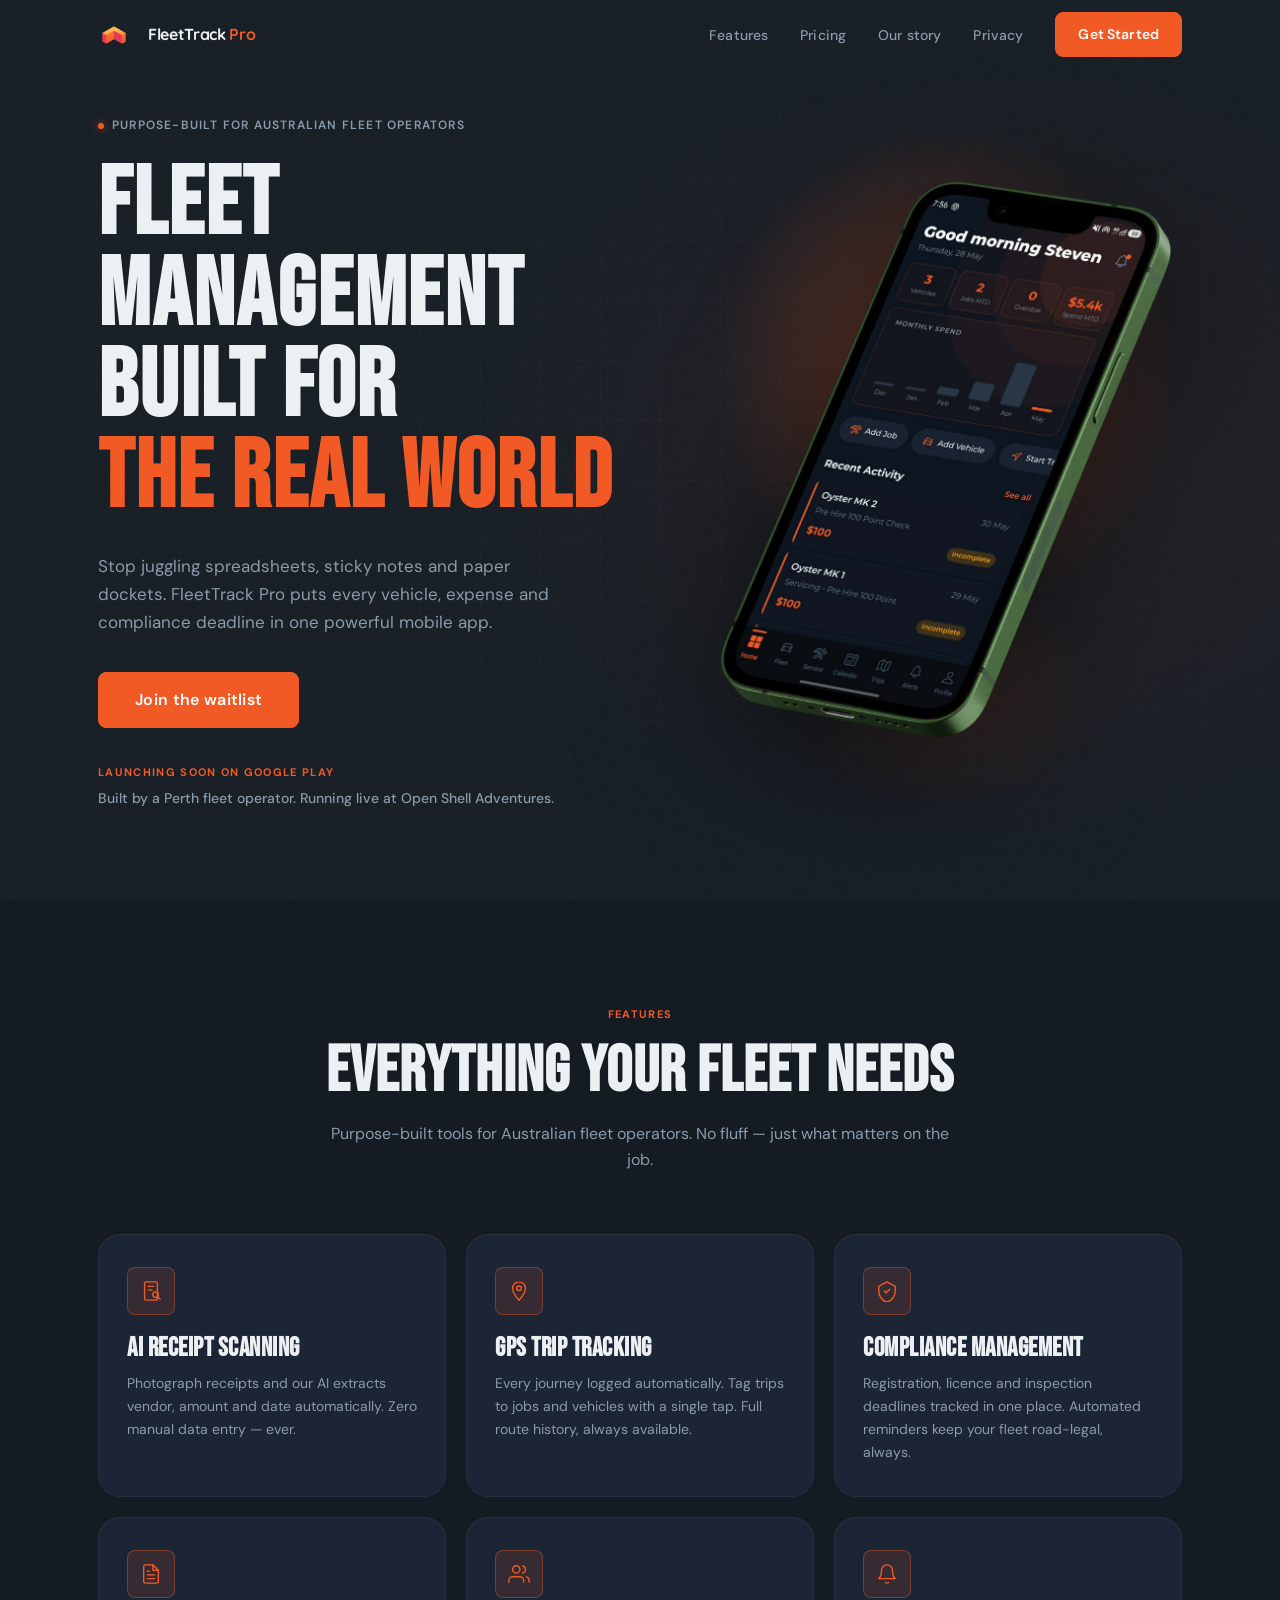
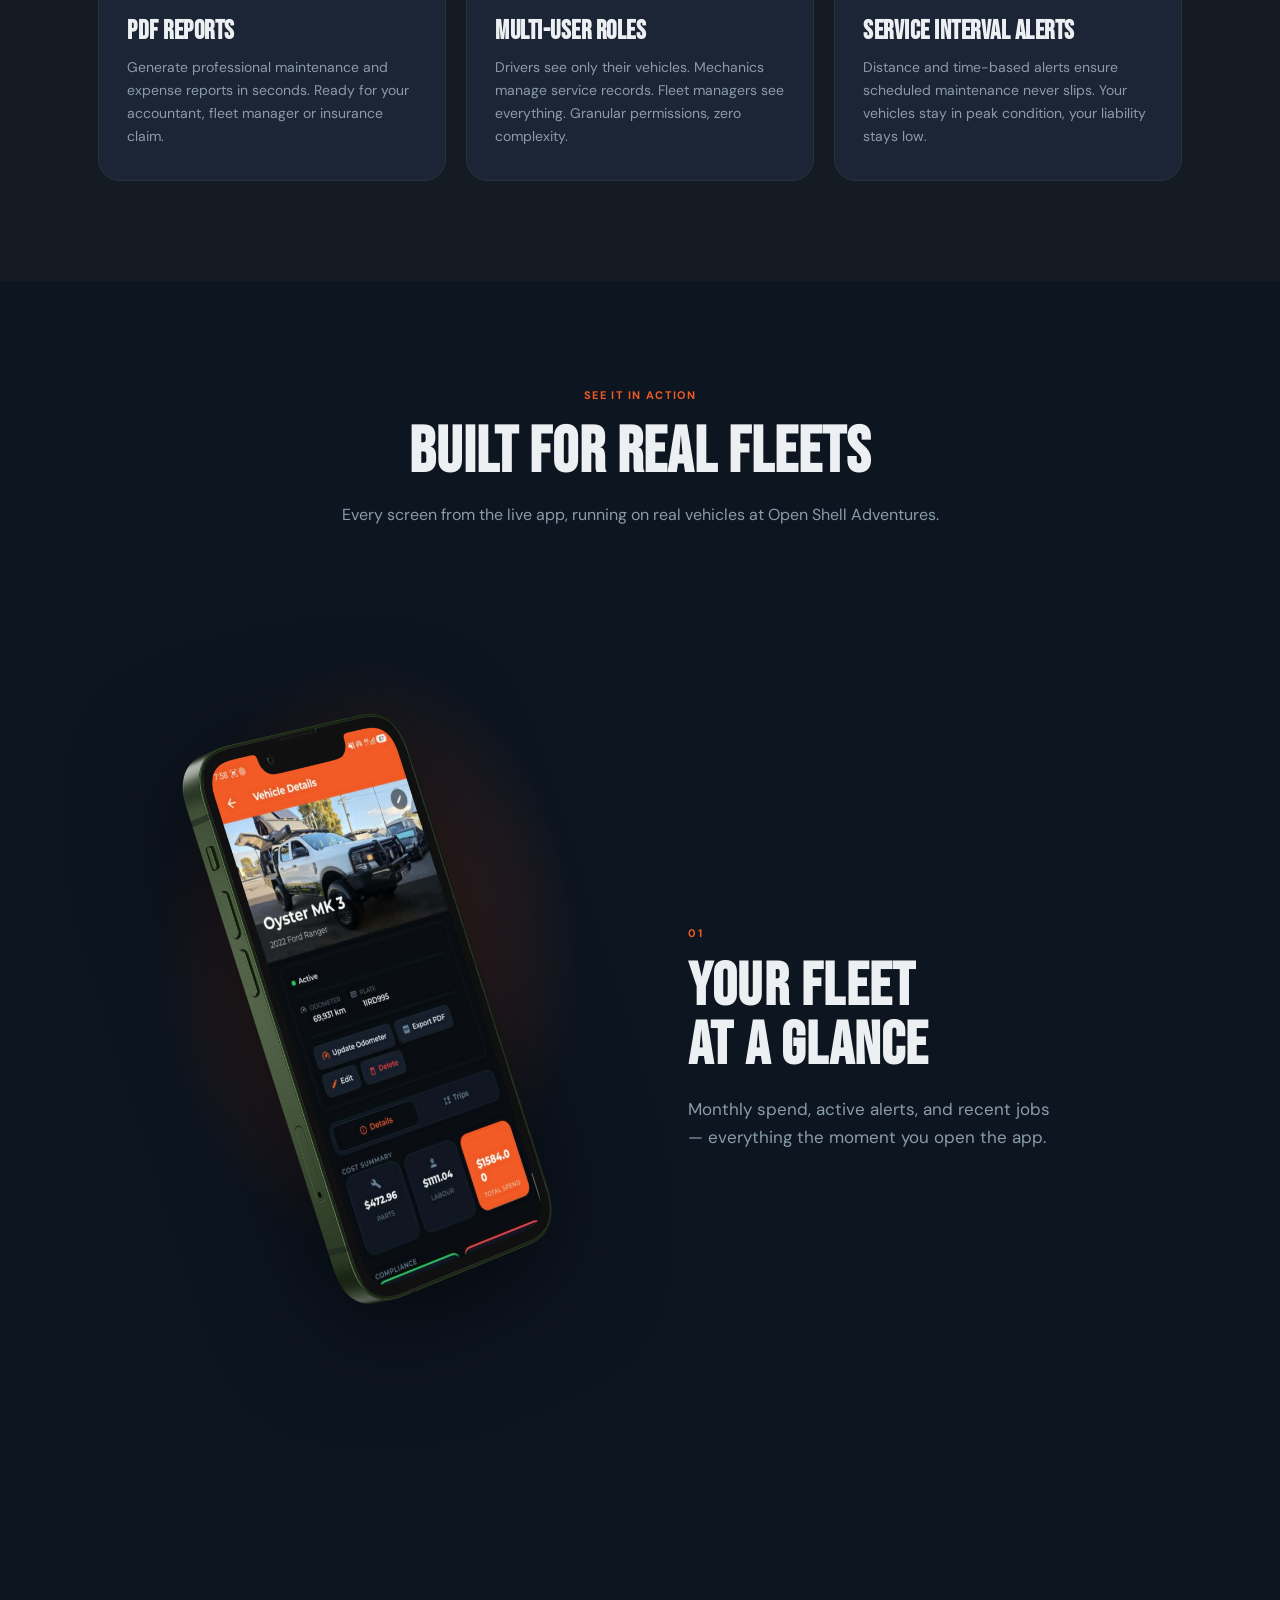
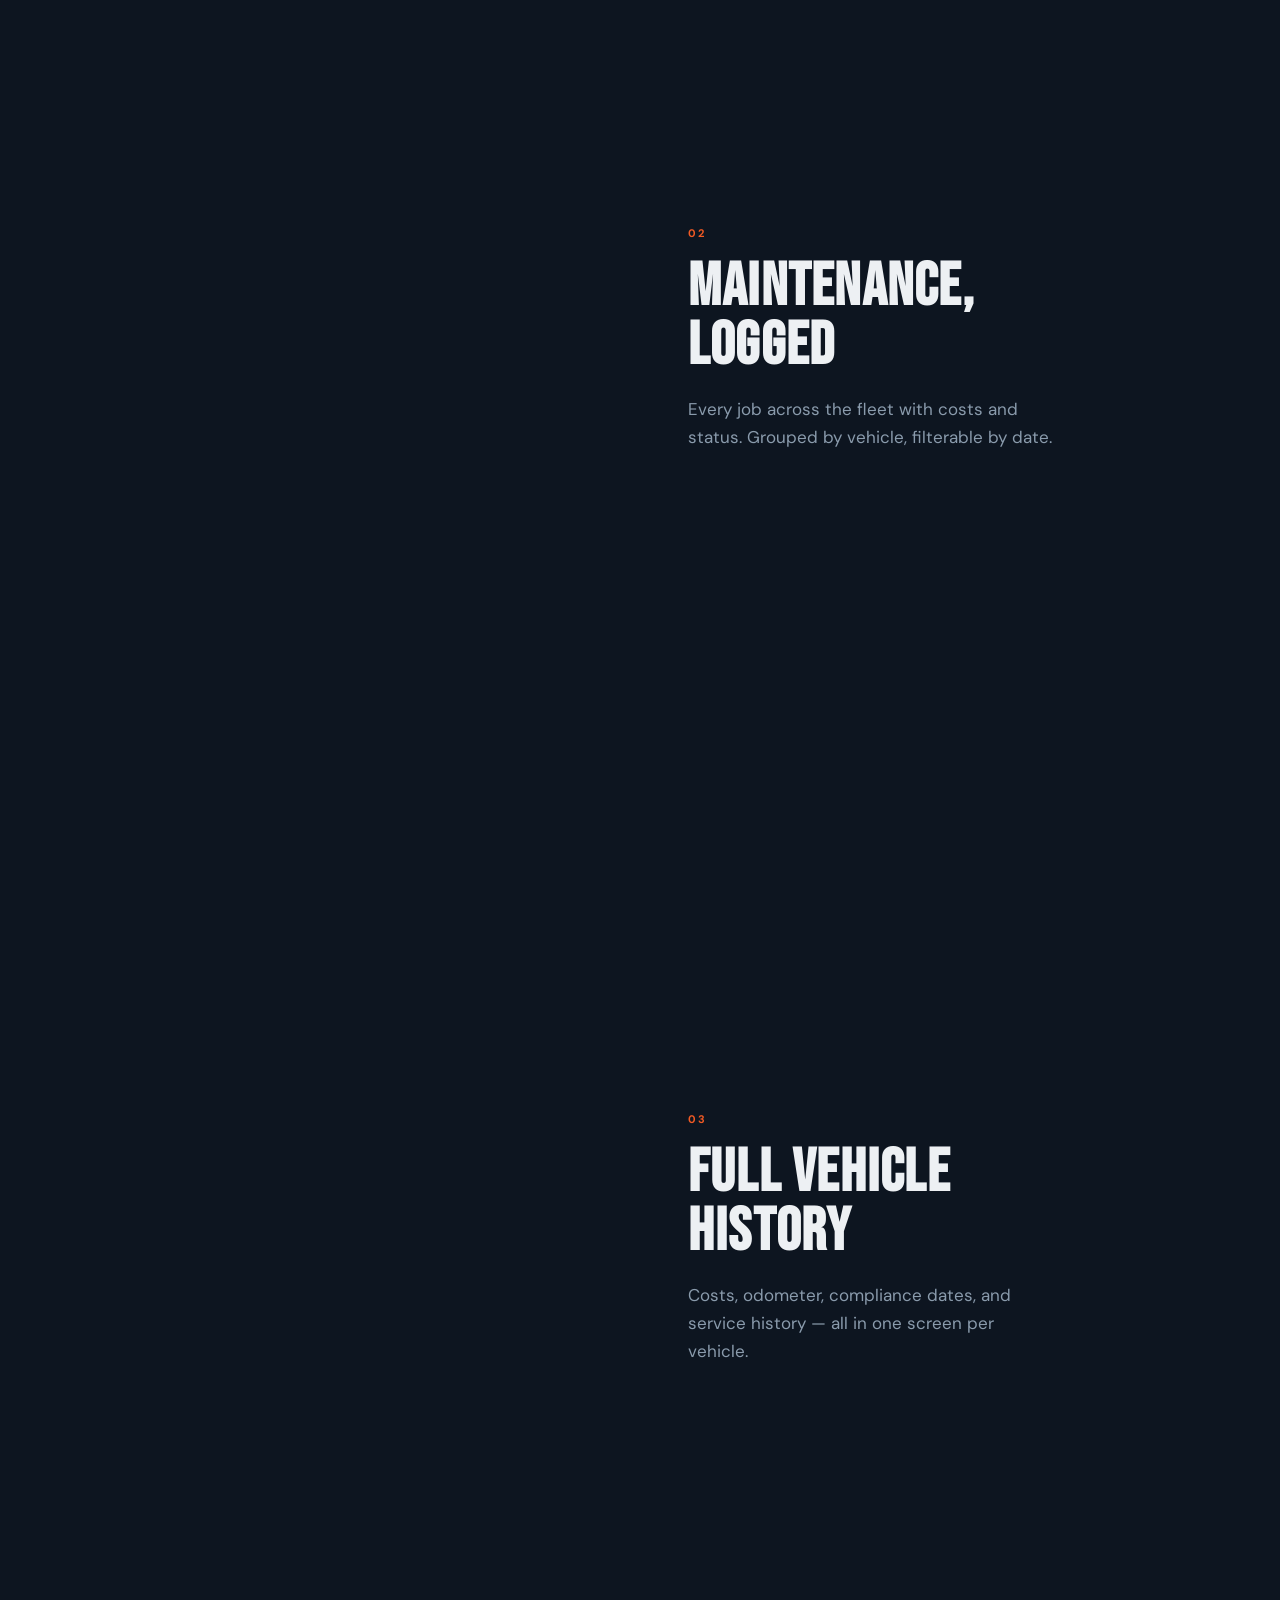
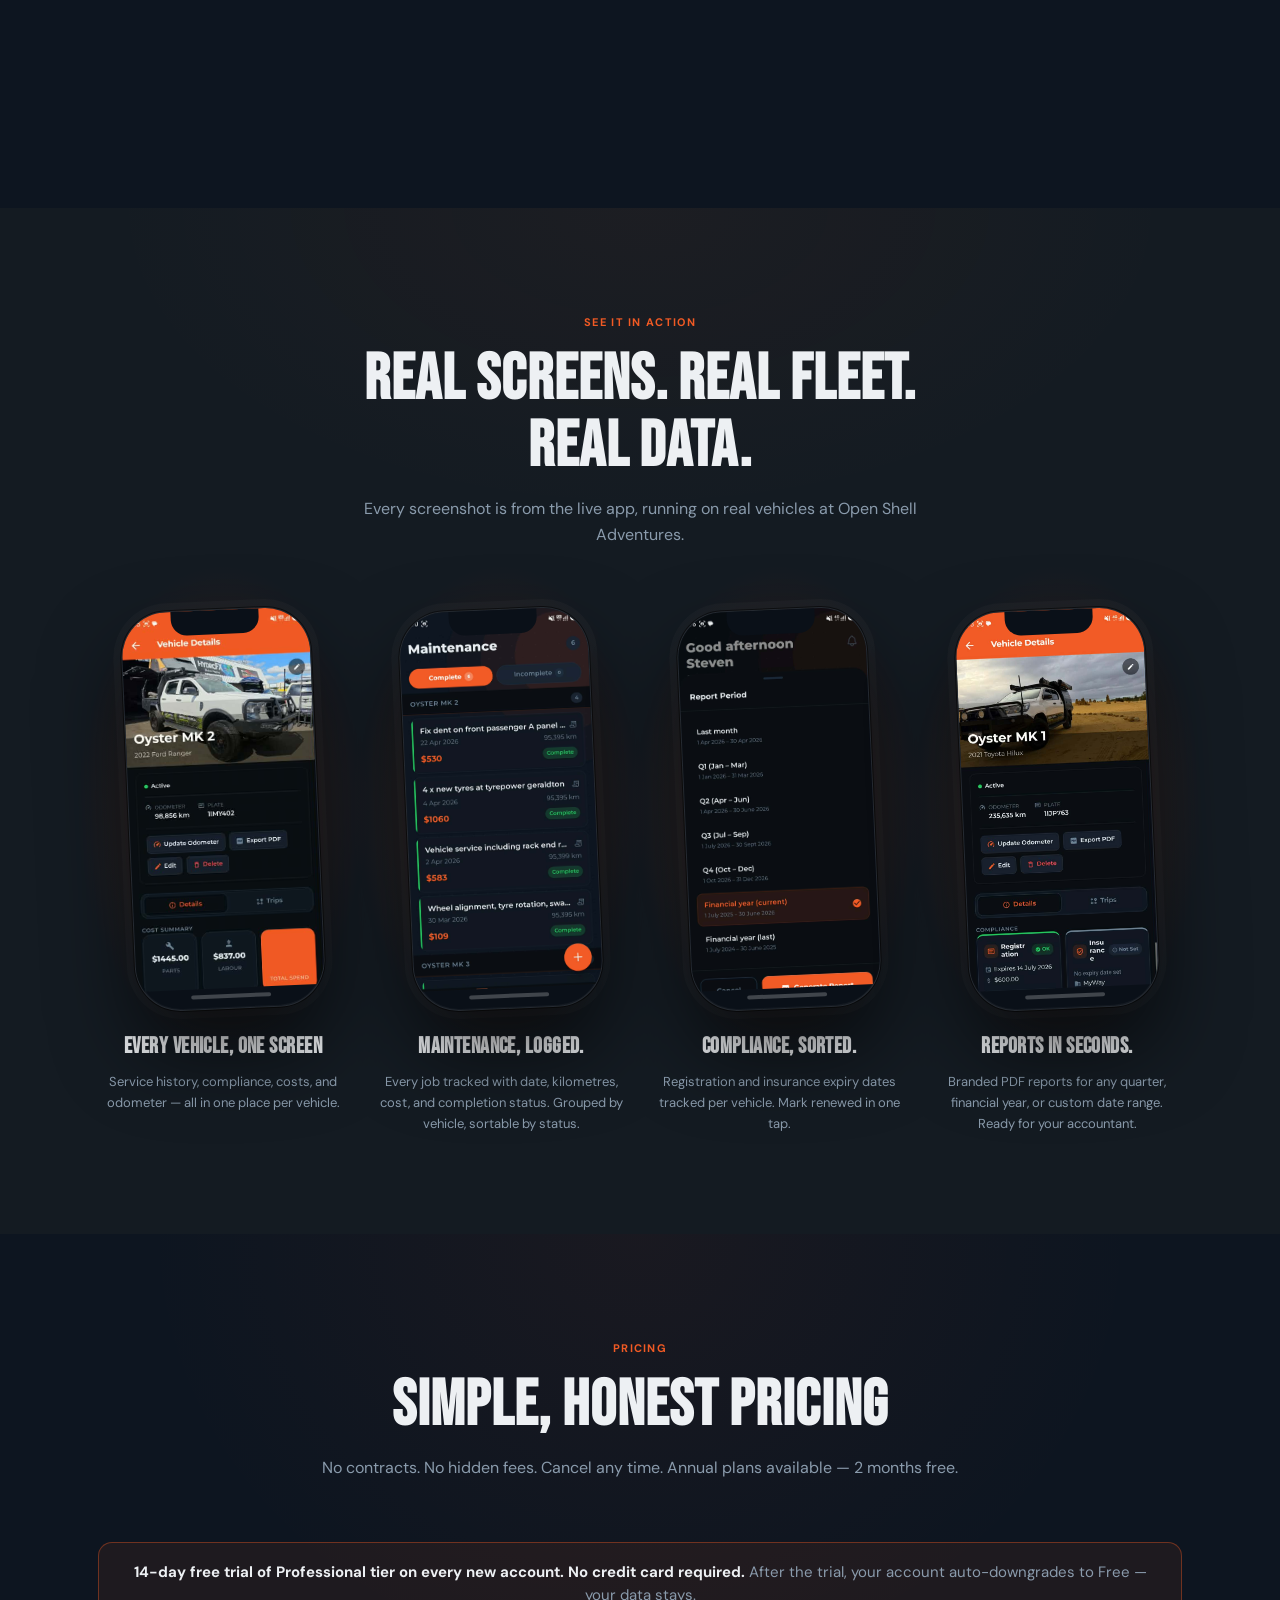
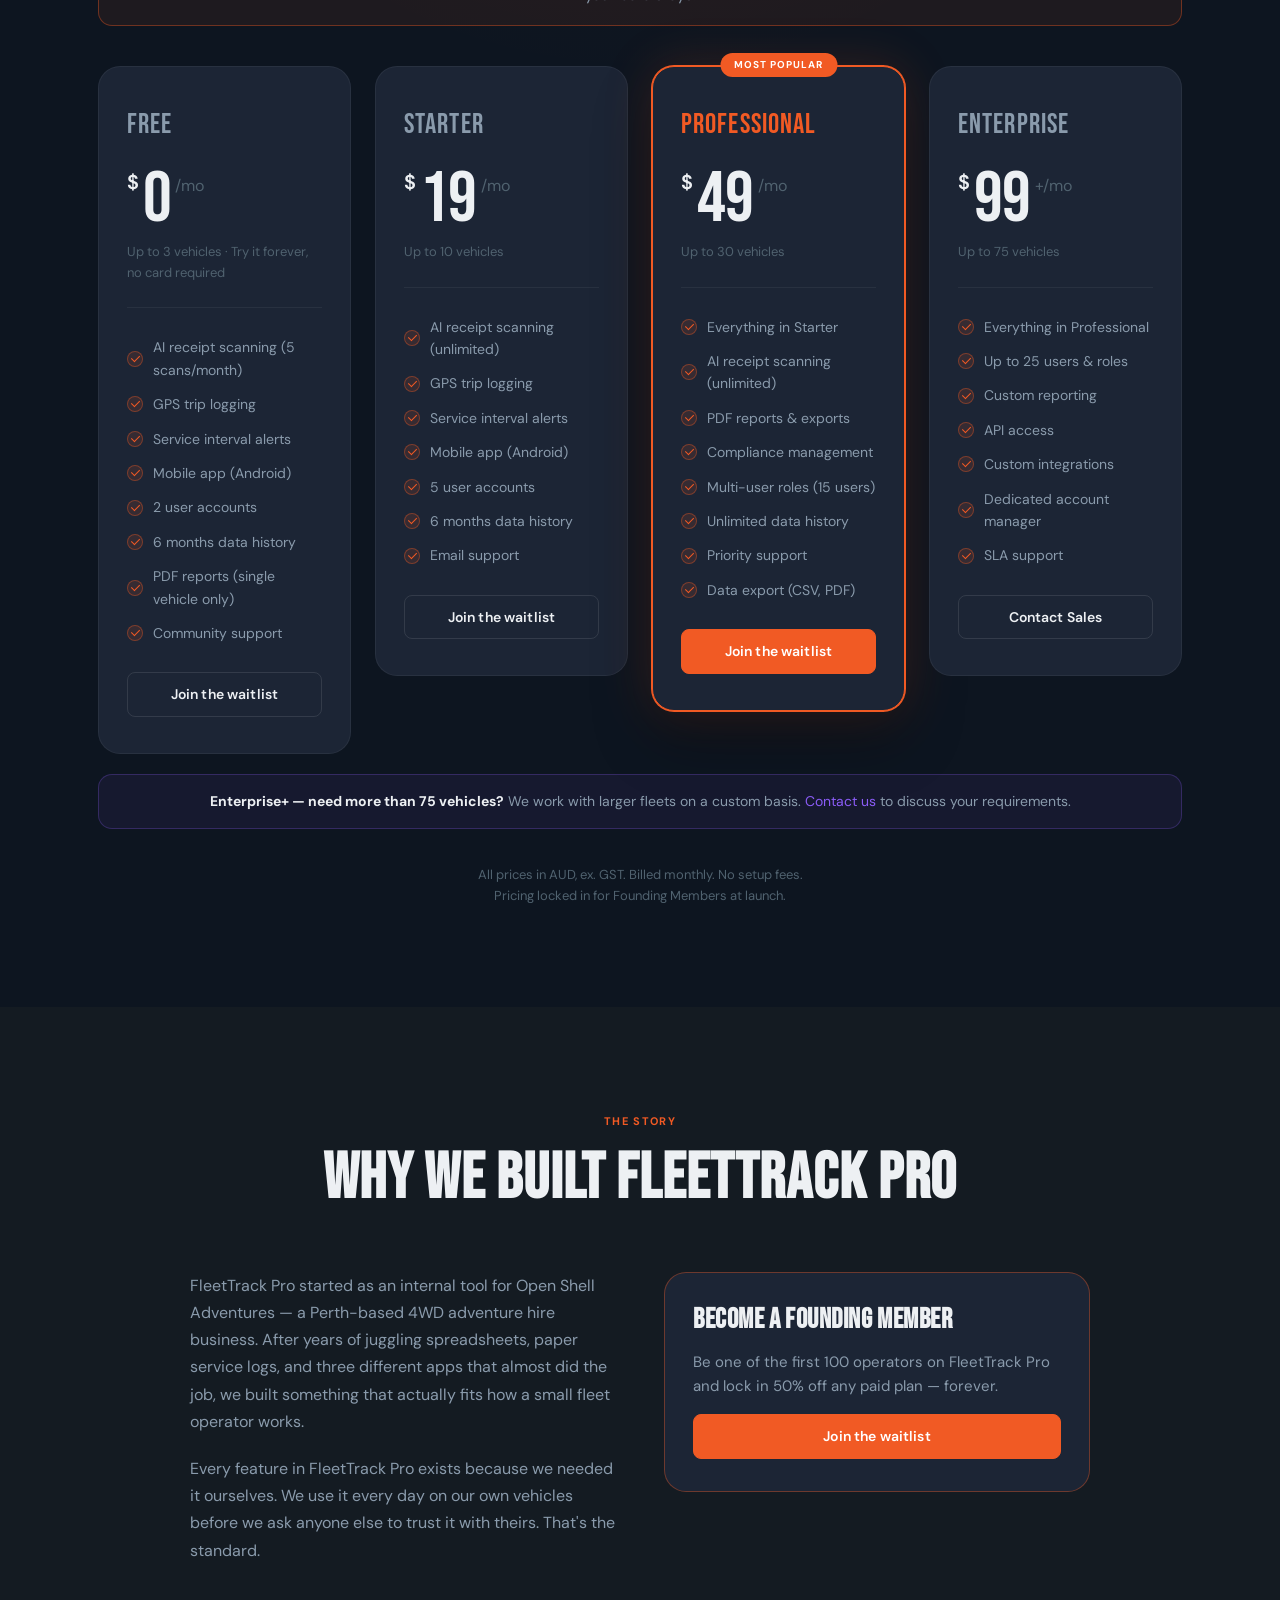
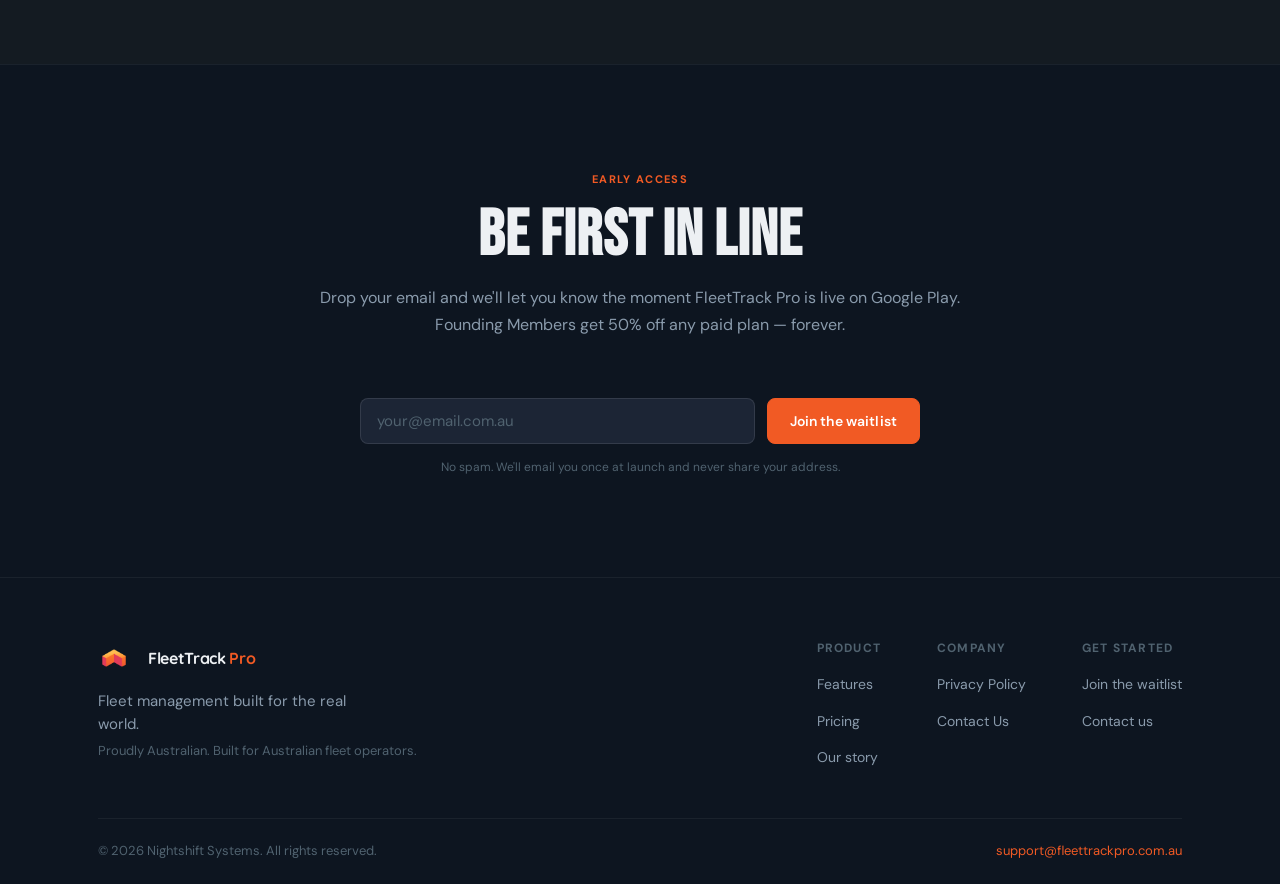
==== commit 564f85e9: "Update pricing tier caps and add Enterprise+ banner Free: 2→3 vehicles, 1→2 users Starter: 5→10 vehi" ====
--- a/index.html
+++ b/index.html
@@ -17,10 +17,6 @@
     <link rel="preconnect" href="https://fonts.gstatic.com" crossorigin>
     <link href="https://fonts.googleapis.com/css2?family=Bebas+Neue&family=DM+Sans:ital,opsz,wght@0,9..40,300;0,9..40,400;0,9..40,500;0,9..40,600;1,9..40,400&family=Quicksand:wght@600;700&display=swap" rel="stylesheet">
     <link rel="stylesheet" href="style.css">
-    <script>
-      window.va = window.va || function () { (window.vaq = window.vaq || []).push(arguments); };
-    </script>
-    <script defer src="/_vercel/insights/script.js"></script>
 </head>
 <body>
 
@@ -386,13 +382,13 @@
                     <span class="price-amount">0</span>
                     <span class="price-period">/mo</span>
                 </div>
-                <div class="pricing-vehicles">Up to 2 vehicles &middot; Try it forever, no card required</div>
+                <div class="pricing-vehicles">Up to 3 vehicles &middot; Try it forever, no card required</div>
                 <ul class="pricing-features">
                     <li><span class="check"></span> AI receipt scanning (5 scans/month)</li>
                     <li><span class="check"></span> GPS trip logging</li>
                     <li><span class="check"></span> Service interval alerts</li>
                     <li><span class="check"></span> Mobile app (Android)</li>
-                    <li><span class="check"></span> 1 user account</li>
+                    <li><span class="check"></span> 2 user accounts</li>
                     <li><span class="check"></span> 6 months data history</li>
                     <li><span class="check"></span> PDF reports (single vehicle only)</li>
                     <li><span class="check"></span> Community support</li>
@@ -407,13 +403,13 @@
                     <span class="price-amount">19</span>
                     <span class="price-period">/mo</span>
                 </div>
-                <div class="pricing-vehicles">Up to 5 vehicles</div>
+                <div class="pricing-vehicles">Up to 10 vehicles</div>
                 <ul class="pricing-features">
                     <li><span class="check"></span> AI receipt scanning (unlimited)</li>
                     <li><span class="check"></span> GPS trip logging</li>
                     <li><span class="check"></span> Service interval alerts</li>
                     <li><span class="check"></span> Mobile app (Android)</li>
-                    <li><span class="check"></span> 2 user accounts</li>
+                    <li><span class="check"></span> 5 user accounts</li>
                     <li><span class="check"></span> 6 months data history</li>
                     <li><span class="check"></span> Email support</li>
                 </ul>
@@ -428,13 +424,13 @@
                     <span class="price-amount">49</span>
                     <span class="price-period">/mo</span>
                 </div>
-                <div class="pricing-vehicles">Up to 15 vehicles</div>
+                <div class="pricing-vehicles">Up to 30 vehicles</div>
                 <ul class="pricing-features">
                     <li><span class="check"></span> Everything in Starter</li>
                     <li><span class="check"></span> AI receipt scanning (unlimited)</li>
                     <li><span class="check"></span> PDF reports &amp; exports</li>
                     <li><span class="check"></span> Compliance management</li>
-                    <li><span class="check"></span> Multi-user roles (5 users)</li>
+                    <li><span class="check"></span> Multi-user roles (15 users)</li>
                     <li><span class="check"></span> Unlimited data history</li>
                     <li><span class="check"></span> Priority support</li>
                     <li><span class="check"></span> Data export (CSV, PDF)</li>
@@ -449,10 +445,10 @@
                     <span class="price-amount">99</span>
                     <span class="price-period">+/mo</span>
                 </div>
-                <div class="pricing-vehicles">Unlimited vehicles</div>
+                <div class="pricing-vehicles">Up to 75 vehicles</div>
                 <ul class="pricing-features">
                     <li><span class="check"></span> Everything in Professional</li>
-                    <li><span class="check"></span> Unlimited users &amp; roles</li>
+                    <li><span class="check"></span> Up to 25 users &amp; roles</li>
                     <li><span class="check"></span> Custom reporting</li>
                     <li><span class="check"></span> API access</li>
                     <li><span class="check"></span> Custom integrations</li>
@@ -462,6 +458,11 @@
                 <a href="mailto:support@fleettrackpro.com.au" class="btn btn-outline btn-full">Contact Sales</a>
             </div>
 
+        </div>
+
+        <div class="pricing-enterprise-plus" data-reveal>
+            <strong>Enterprise+ &mdash; need more than 75 vehicles?</strong> We work with larger fleets on a custom basis.
+            <a href="mailto:support@fleettrackpro.com.au?subject=Enterprise%2B+Enquiry">Contact us</a> to discuss your requirements.
         </div>
 
         <p class="pricing-note" data-reveal>All prices in AUD, ex. GST. Billed monthly. No setup fees.<br>Pricing locked in for Founding Members at launch.</p>
--- a/style.css
+++ b/style.css
@@ -1388,6 +1388,31 @@
     color: var(--text-primary);
 }
 
+.pricing-enterprise-plus {
+    background: rgba(139, 92, 246, 0.07);
+    border: 1px solid rgba(139, 92, 246, 0.25);
+    border-radius: var(--radius-md);
+    padding: 16px 24px;
+    font-size: 14px;
+    color: var(--text-secondary);
+    line-height: 1.55;
+    margin-top: 20px;
+    text-align: center;
+}
+
+.pricing-enterprise-plus strong {
+    color: var(--text-primary);
+}
+
+.pricing-enterprise-plus a {
+    color: #8B5CF6;
+    text-decoration: none;
+}
+
+.pricing-enterprise-plus a:hover {
+    text-decoration: underline;
+}
+
 /* 21. PRICING GRID — 4 TIERS (overrides base 3-column rule)
    ============================================================================= */
 .pricing-grid {
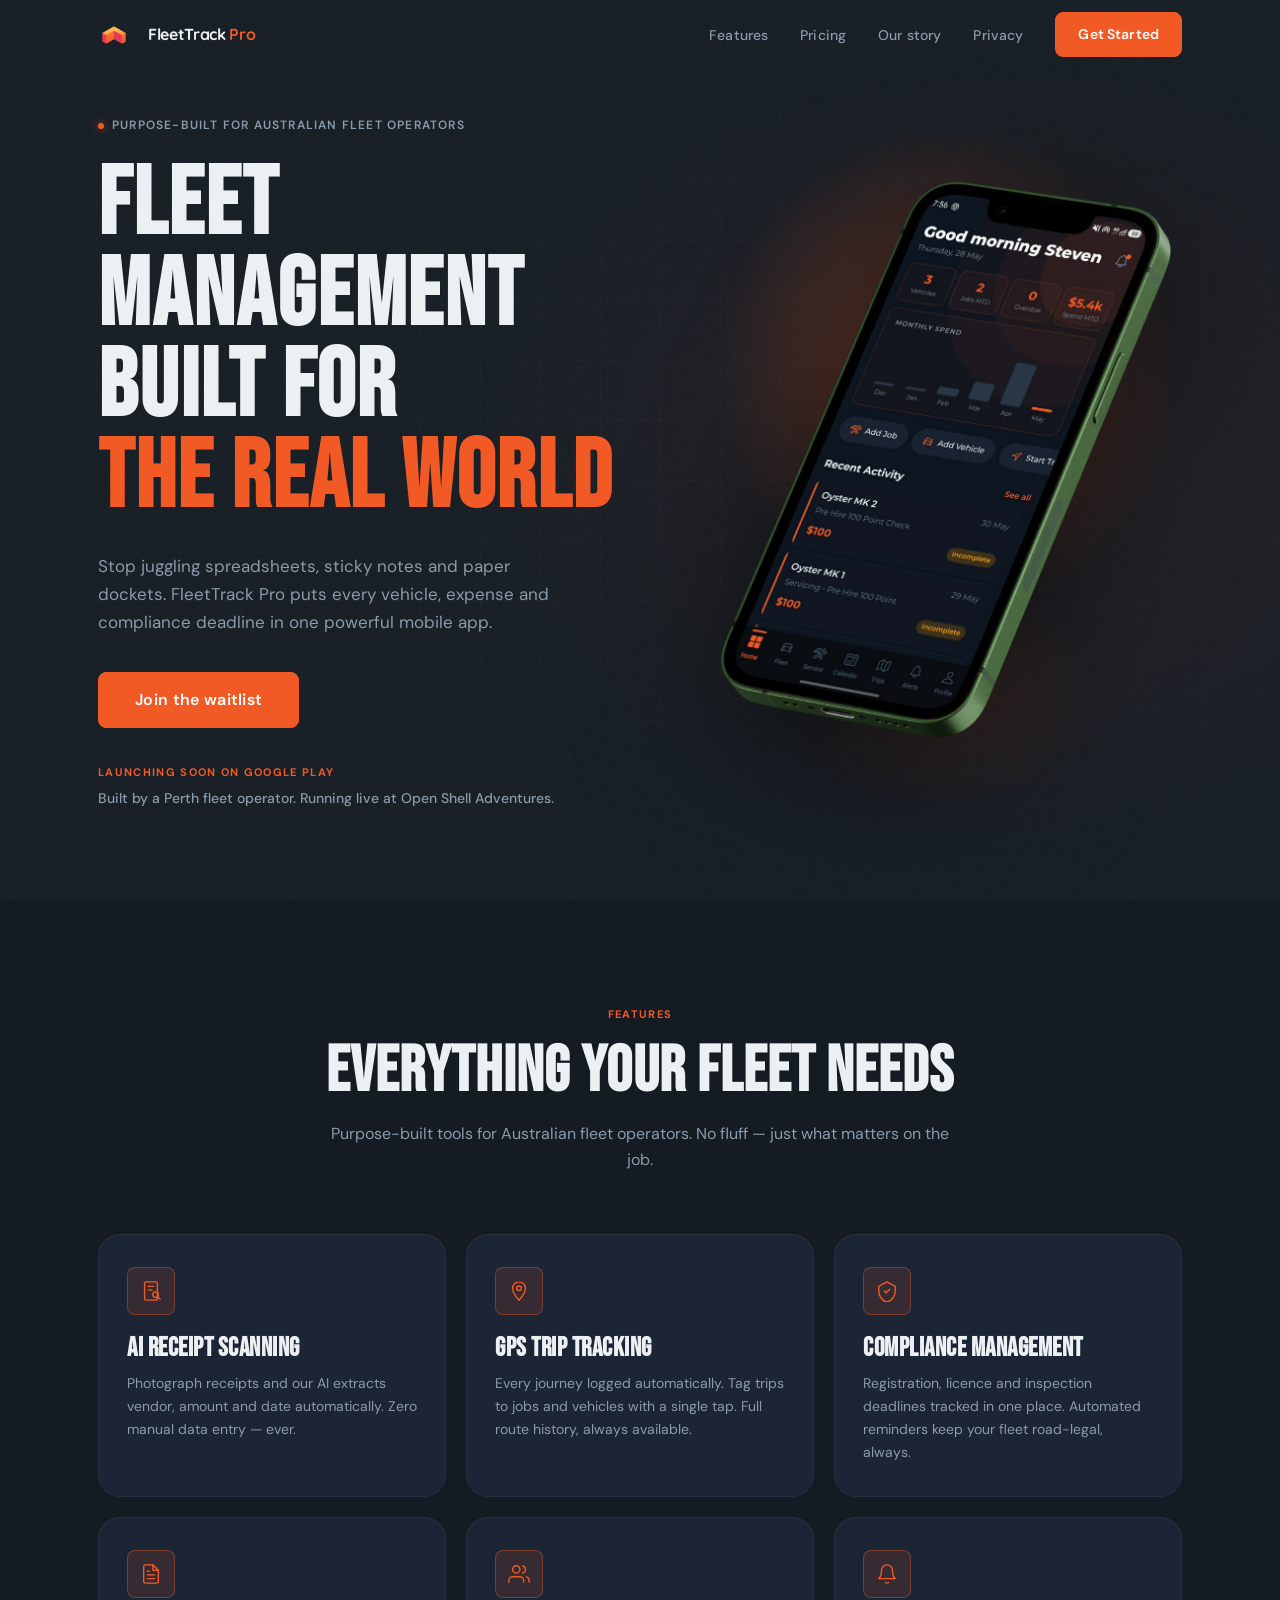
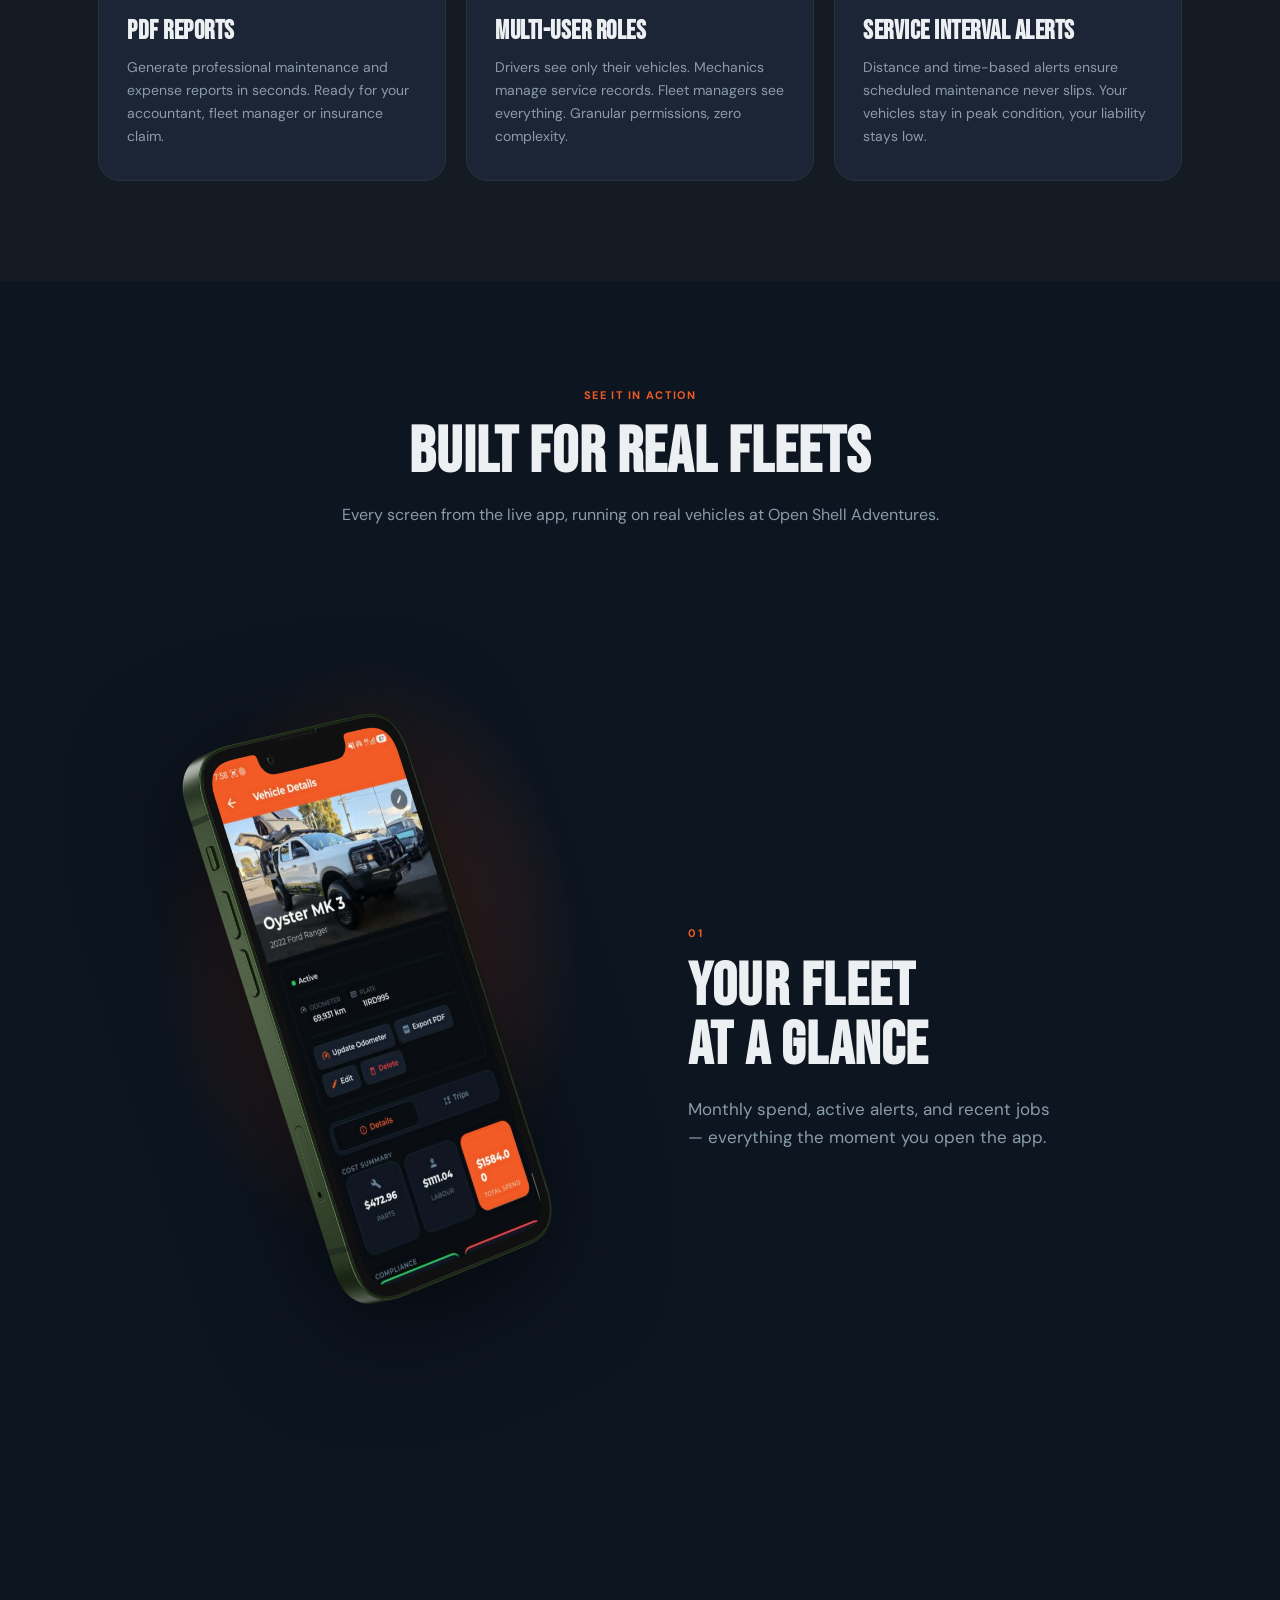
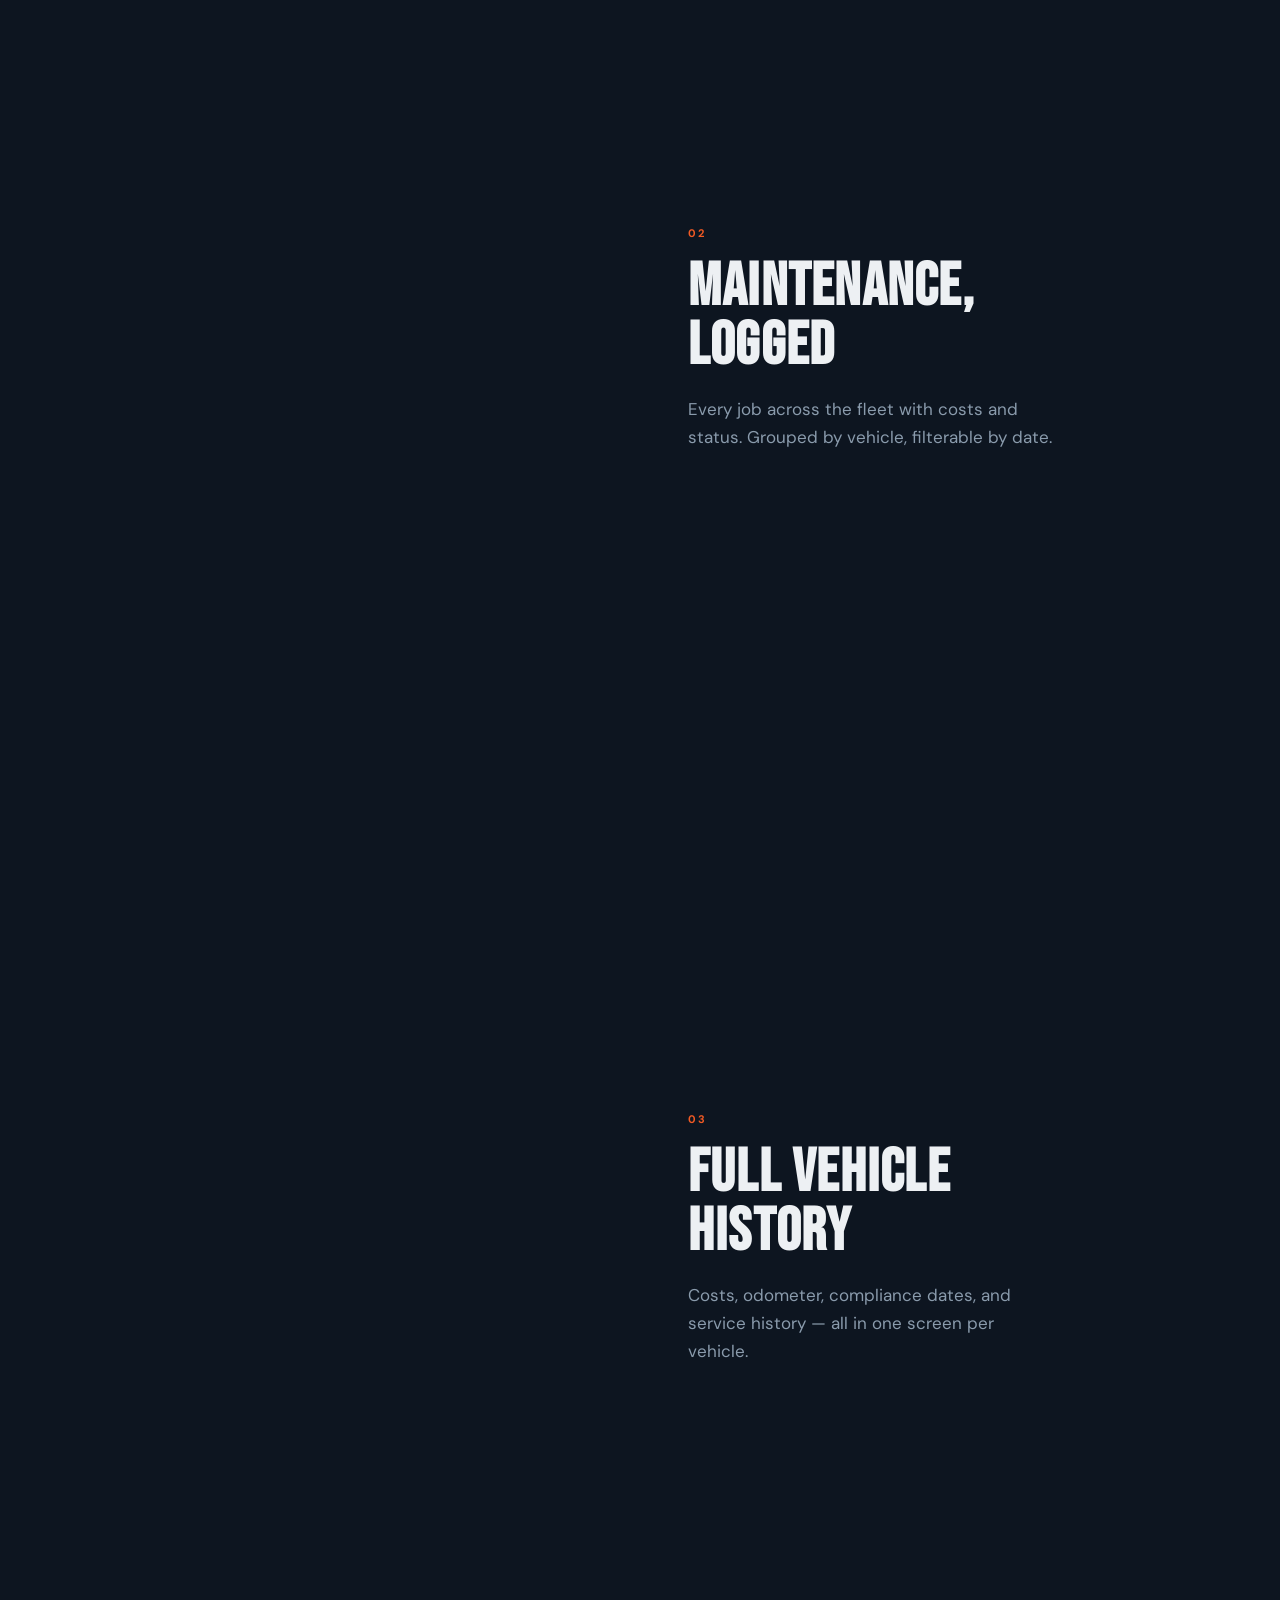
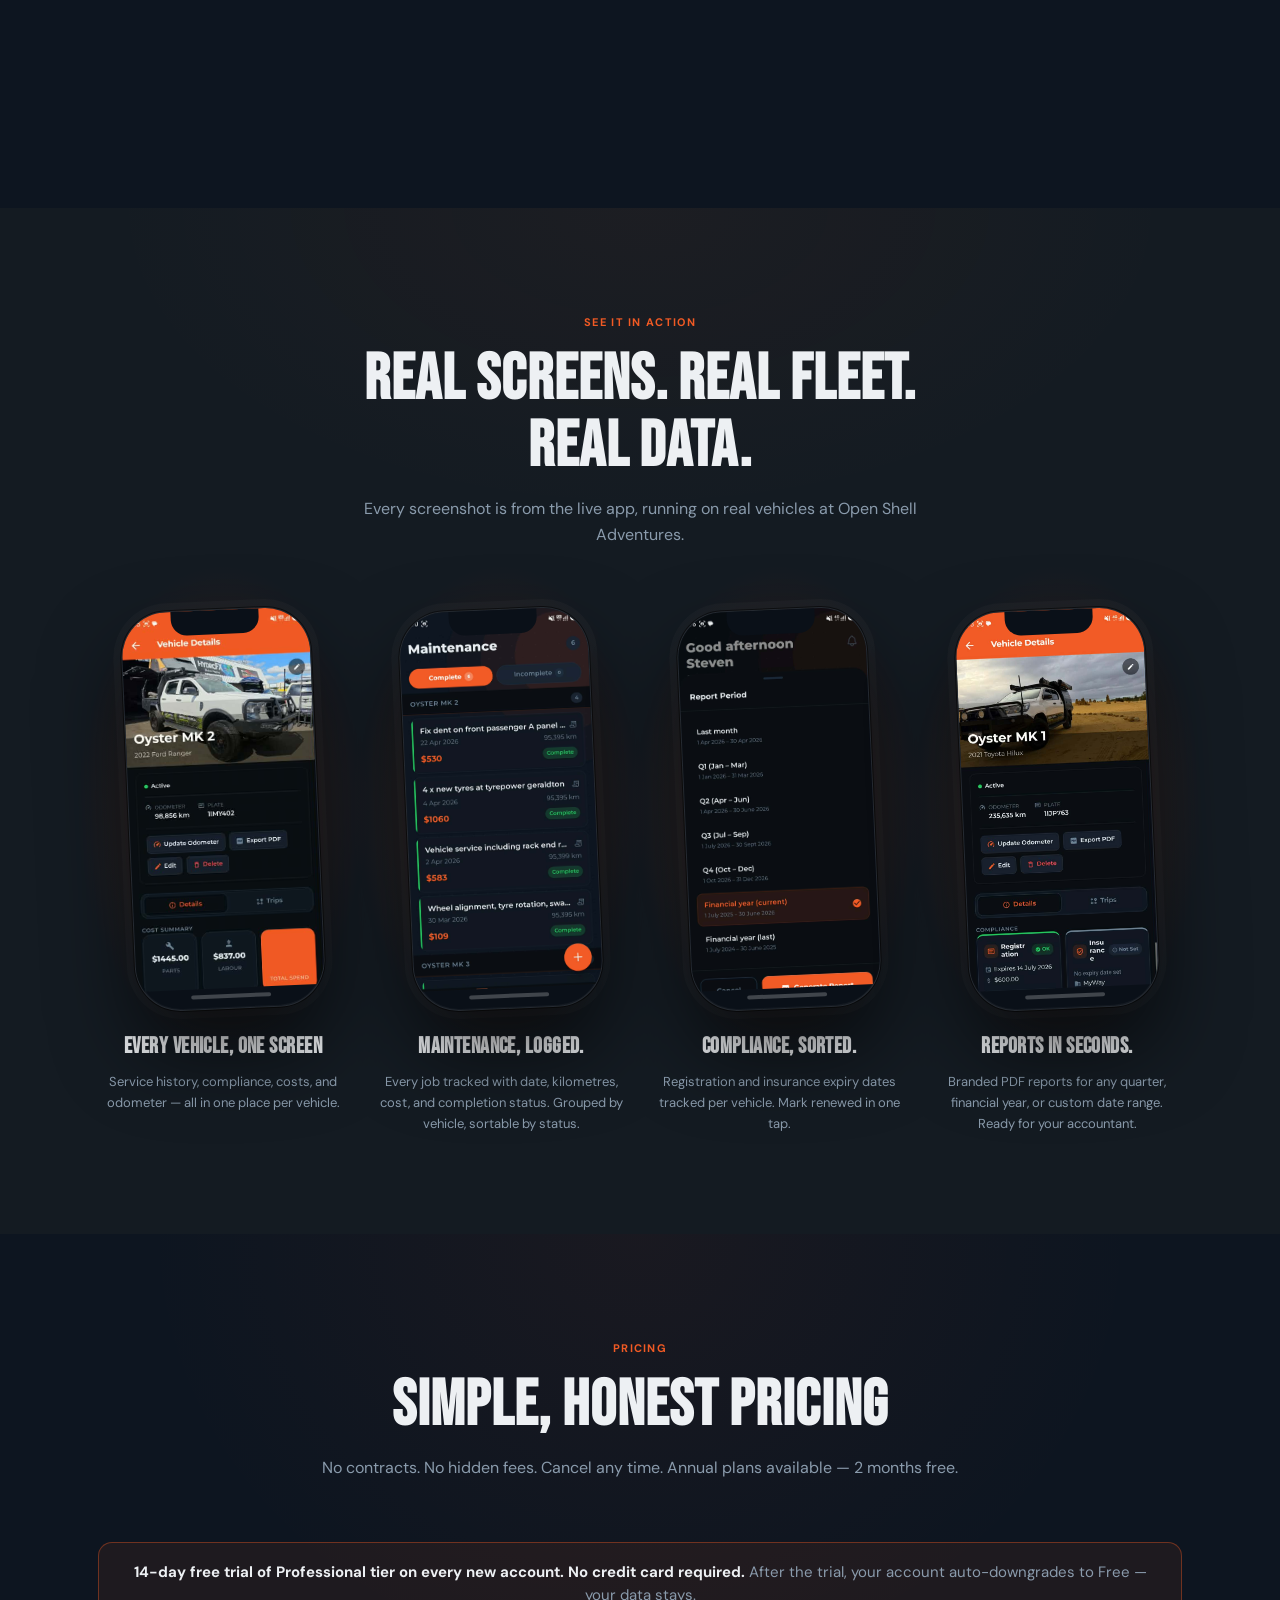
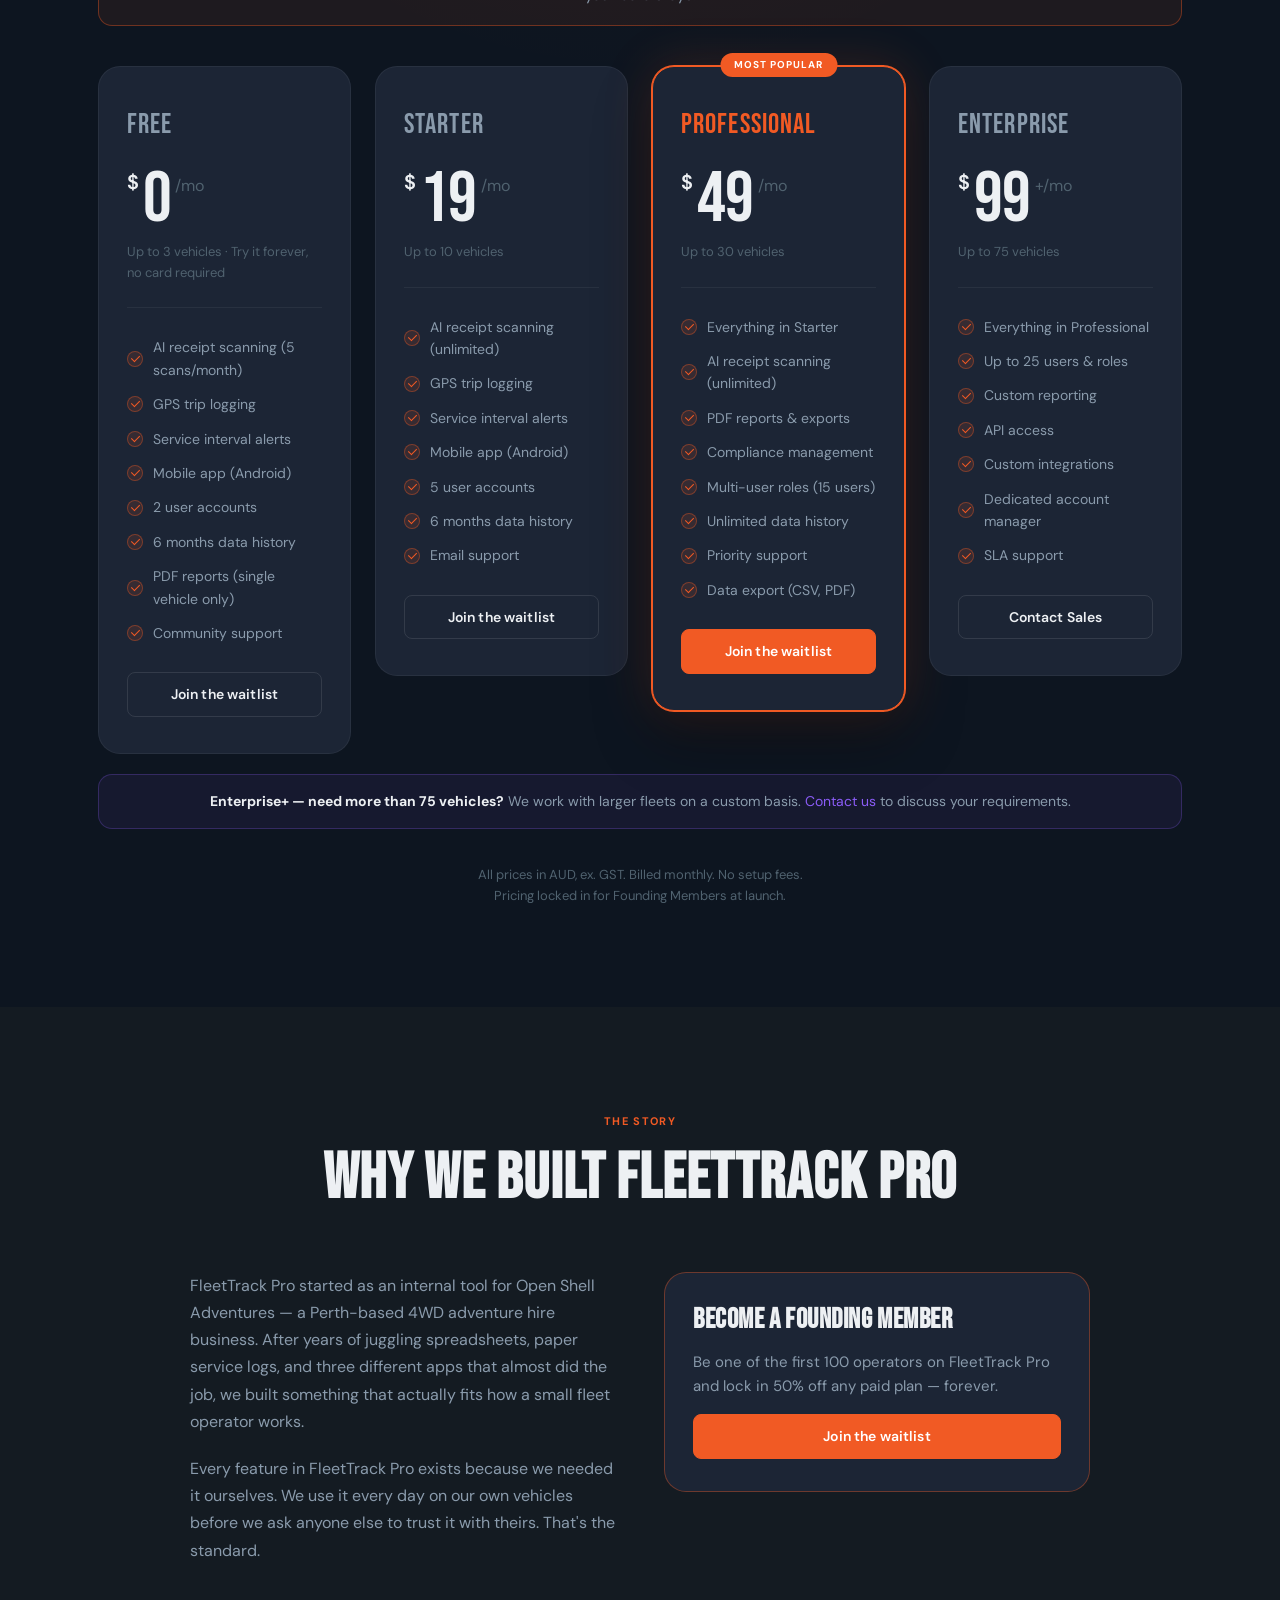
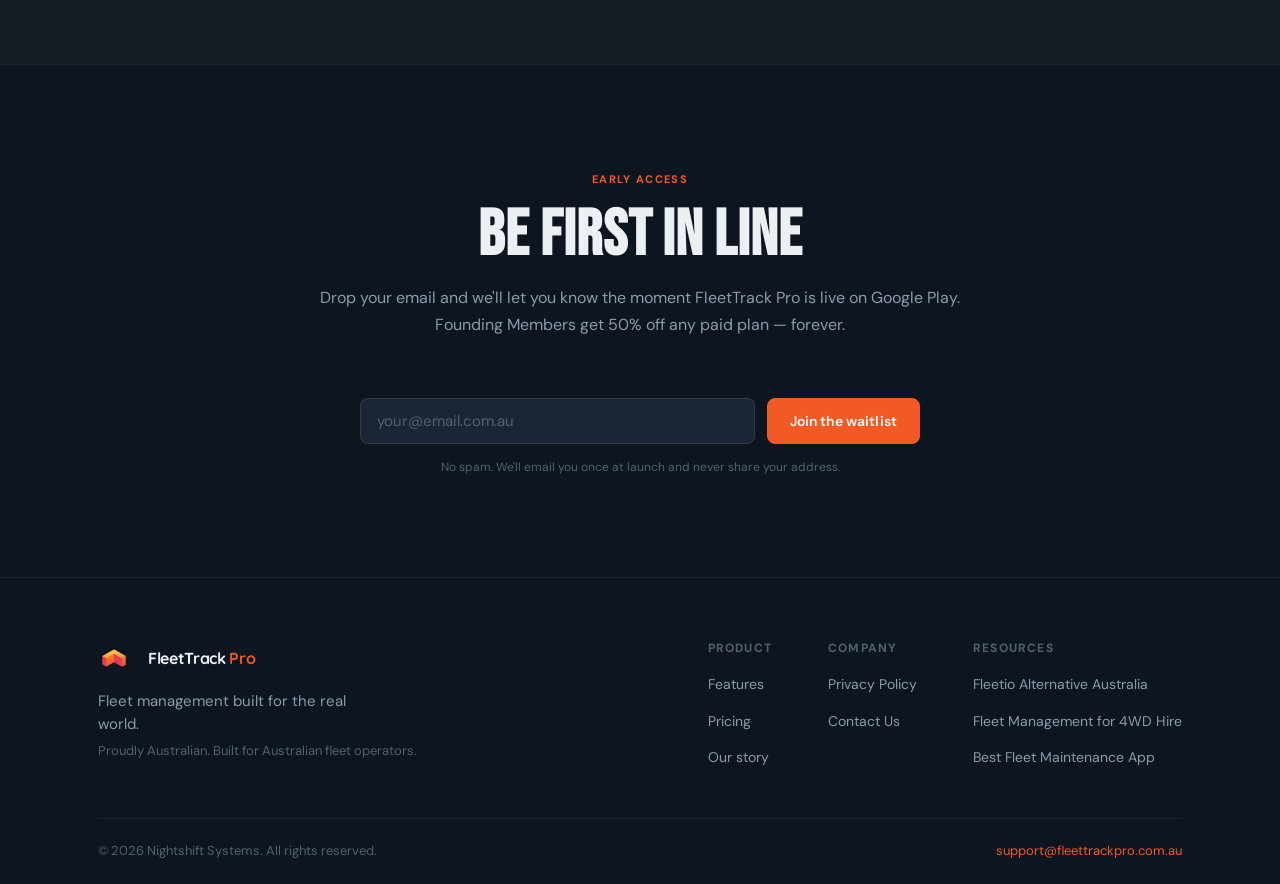
==== commit dbc6944a: "Add AI-optimised content pages: Fleetio alternative, 4WD hire use case, best fleet app guide Co-Auth" ====
--- a/index.html
+++ b/index.html
@@ -547,10 +547,11 @@
                     </ul>
                 </div>
                 <div class="footer-col">
-                    <h4 class="footer-col-title">Get started</h4>
+                    <h4 class="footer-col-title">Resources</h4>
                     <ul>
-                        <li><a href="#waitlist">Join the waitlist</a></li>
-                        <li><a href="mailto:support@fleettrackpro.com.au">Contact us</a></li>
+                        <li><a href="alternatives/fleetio-alternative-australia.html">Fleetio Alternative Australia</a></li>
+                        <li><a href="use-cases/4wd-hire-fleet-management.html">Fleet Management for 4WD Hire</a></li>
+                        <li><a href="guides/best-fleet-maintenance-app-small-fleets.html">Best Fleet Maintenance App</a></li>
                     </ul>
                 </div>
             </div>
--- a/style.css
+++ b/style.css
@@ -1799,3 +1799,473 @@
         transition: none !important;
     }
 }
+
+/* ═══════════════════════════════════════════════════════════════
+   30. CONTENT PAGES (alternatives / use-cases / guides)
+   ═══════════════════════════════════════════════════════════════ */
+
+/* ── Breadcrumb ─────────────────────────────────────────────── */
+.cp-breadcrumb {
+    background: var(--bg-deep);
+    border-bottom: 1px solid var(--border-subtle);
+    padding: 11px 0;
+}
+.cp-breadcrumb-inner {
+    display: flex;
+    align-items: center;
+    gap: 7px;
+    font-size: 12px;
+    color: var(--text-muted);
+    flex-wrap: wrap;
+}
+.cp-breadcrumb a { color: var(--text-muted); transition: color var(--t); }
+.cp-breadcrumb a:hover { color: var(--text-secondary); }
+.cp-breadcrumb-sep { opacity: 0.45; }
+.cp-breadcrumb-current { color: var(--text-secondary); }
+
+/* ── Hero ───────────────────────────────────────────────────── */
+.cp-hero {
+    background: var(--bg-deep);
+    padding: 72px 0 80px;
+    border-bottom: 1px solid var(--border-subtle);
+    position: relative;
+    overflow: hidden;
+}
+.cp-hero::before {
+    content: '';
+    position: absolute;
+    top: -30%;
+    right: -8%;
+    width: 560px;
+    height: 560px;
+    background: radial-gradient(circle, rgba(241,90,36,0.07) 0%, transparent 68%);
+    pointer-events: none;
+}
+.cp-eyebrow {
+    display: inline-flex;
+    align-items: center;
+    gap: 8px;
+    font-size: 12px;
+    font-weight: 600;
+    text-transform: uppercase;
+    letter-spacing: 0.1em;
+    color: var(--accent);
+    margin-bottom: 20px;
+}
+.cp-eyebrow-pip {
+    width: 6px; height: 6px;
+    border-radius: 50%;
+    background: var(--accent);
+    flex-shrink: 0;
+}
+.cp-hero h1 {
+    font-size: clamp(38px, 5vw, 68px);
+    color: var(--text-primary);
+    max-width: 840px;
+    margin-bottom: 24px;
+    line-height: 1.0;
+}
+.cp-hero-lead {
+    font-size: 17px;
+    color: var(--text-secondary);
+    max-width: 680px;
+    line-height: 1.72;
+    margin-bottom: 32px;
+}
+
+/* ── Content sections ───────────────────────────────────────── */
+.cp-section {
+    padding: 80px 0;
+    border-bottom: 1px solid var(--border-subtle);
+}
+.cp-section:last-of-type { border-bottom: none; }
+
+.cp-label {
+    display: inline-block;
+    font-size: 11px;
+    font-weight: 700;
+    text-transform: uppercase;
+    letter-spacing: 0.12em;
+    color: var(--accent);
+    margin-bottom: 12px;
+}
+.cp-section-title {
+    font-size: clamp(26px, 3.5vw, 42px);
+    color: var(--text-primary);
+    margin-bottom: 16px;
+    max-width: 700px;
+    line-height: 1.05;
+}
+.cp-section-body {
+    font-size: 15px;
+    color: var(--text-secondary);
+    max-width: 680px;
+    line-height: 1.75;
+    margin-bottom: 0;
+}
+.cp-section-body + .cp-section-body { margin-top: 14px; }
+
+/* ── Feature grid with screenshot ───────────────────────────── */
+.cp-feature-grid {
+    display: grid;
+    grid-template-columns: 1fr 380px;
+    gap: 72px;
+    align-items: center;
+    margin-top: 52px;
+}
+.cp-feature-grid.flipped { grid-template-columns: 380px 1fr; }
+.cp-feature-grid.flipped .cp-screen-wrap { order: -1; }
+
+.cp-feature-list {
+    display: flex;
+    flex-direction: column;
+    gap: 28px;
+}
+.cp-feature-item {
+    display: flex;
+    gap: 16px;
+    align-items: flex-start;
+}
+.cp-fi-icon {
+    width: 42px; height: 42px;
+    border-radius: var(--radius-sm);
+    background: var(--accent-dim);
+    border: 1px solid var(--accent-border);
+    display: flex;
+    align-items: center;
+    justify-content: center;
+    flex-shrink: 0;
+    font-size: 19px;
+}
+.cp-fi-text h3 {
+    font-family: var(--font-body);
+    font-size: 15px;
+    font-weight: 600;
+    color: var(--text-primary);
+    margin-bottom: 4px;
+    line-height: 1.3;
+}
+.cp-fi-text p {
+    font-size: 14px;
+    color: var(--text-secondary);
+    line-height: 1.62;
+}
+
+/* ── Screenshot wrapper ─────────────────────────────────────── */
+.cp-screen-wrap {
+    position: relative;
+    display: flex;
+    justify-content: center;
+}
+.cp-screen-glow {
+    position: absolute;
+    width: 320px; height: 320px;
+    background: radial-gradient(circle, rgba(241,90,36,0.15) 0%, transparent 70%);
+    pointer-events: none;
+    top: 50%; left: 50%;
+    transform: translate(-50%, -50%);
+    border-radius: 50%;
+}
+.cp-screen-img {
+    border-radius: 22px;
+    box-shadow: 0 28px 72px rgba(0,0,0,0.55), 0 0 0 1px rgba(255,255,255,0.07);
+    max-width: 280px;
+    width: 100%;
+    position: relative;
+    z-index: 1;
+}
+
+/* ── Comparison table ───────────────────────────────────────── */
+.cp-table-wrap {
+    overflow-x: auto;
+    margin-top: 40px;
+    border-radius: var(--radius-md);
+    border: 1px solid var(--border-default);
+}
+.cp-table {
+    width: 100%;
+    border-collapse: collapse;
+    font-size: 14px;
+    min-width: 560px;
+}
+.cp-table thead tr { background: var(--bg-elevated); }
+.cp-table th {
+    font-family: var(--font-body);
+    font-weight: 600;
+    font-size: 13px;
+    text-align: left;
+    padding: 14px 20px;
+    color: var(--text-secondary);
+    border-bottom: 1px solid var(--border-default);
+}
+.cp-table th.us { color: var(--accent); }
+.cp-table td {
+    padding: 13px 20px;
+    color: var(--text-secondary);
+    border-bottom: 1px solid var(--border-subtle);
+    line-height: 1.5;
+    vertical-align: top;
+}
+.cp-table tr:last-child td { border-bottom: none; }
+.cp-table td:first-child { color: var(--text-primary); font-weight: 500; }
+.cp-table .yes { color: #34C770; font-weight: 600; }
+.cp-table .muted { color: var(--text-muted); }
+.cp-table tbody tr:hover td { background: rgba(255,255,255,0.018); }
+
+/* ── Best for / Not for ─────────────────────────────────────── */
+.cp-bestfor-grid {
+    display: grid;
+    grid-template-columns: 1fr 1fr;
+    gap: 20px;
+    margin-top: 40px;
+}
+.cp-bestfor-card {
+    background: var(--bg-card);
+    border: 1px solid var(--border-subtle);
+    border-radius: var(--radius-md);
+    padding: 28px 24px;
+}
+.cp-bestfor-card.good  { border-top: 3px solid #34C770; }
+.cp-bestfor-card.avoid { border-top: 3px solid var(--text-muted); }
+.cp-bestfor-heading {
+    font-family: var(--font-body);
+    font-size: 12px;
+    font-weight: 700;
+    text-transform: uppercase;
+    letter-spacing: 0.09em;
+    margin-bottom: 18px;
+}
+.cp-bestfor-card.good  .cp-bestfor-heading { color: #34C770; }
+.cp-bestfor-card.avoid .cp-bestfor-heading { color: var(--text-muted); }
+.cp-bestfor-list {
+    display: flex;
+    flex-direction: column;
+    gap: 10px;
+}
+.cp-bestfor-item {
+    display: flex;
+    gap: 10px;
+    font-size: 14px;
+    color: var(--text-secondary);
+    line-height: 1.5;
+    align-items: flex-start;
+}
+.cp-bfi-dot {
+    width: 18px; height: 18px;
+    border-radius: 50%;
+    display: flex; align-items: center; justify-content: center;
+    font-size: 11px; font-weight: 700;
+    flex-shrink: 0; margin-top: 1px;
+}
+.cp-bestfor-card.good  .cp-bfi-dot { background: rgba(52,199,112,0.14); color: #34C770; }
+.cp-bestfor-card.avoid .cp-bfi-dot { background: rgba(80,98,111,0.18); color: var(--text-muted); }
+
+/* ── Origin story card ──────────────────────────────────────── */
+.cp-story {
+    background: var(--bg-card);
+    border: 1px solid var(--border-subtle);
+    border-radius: var(--radius-lg);
+    padding: 52px 48px;
+    position: relative;
+    overflow: hidden;
+}
+.cp-story::after {
+    content: '';
+    position: absolute;
+    bottom: -80px; right: -80px;
+    width: 320px; height: 320px;
+    background: radial-gradient(circle, rgba(241,90,36,0.07) 0%, transparent 70%);
+    pointer-events: none;
+}
+.cp-story-label {
+    display: inline-block;
+    font-size: 11px;
+    font-weight: 700;
+    text-transform: uppercase;
+    letter-spacing: 0.12em;
+    color: var(--accent);
+    margin-bottom: 16px;
+}
+.cp-story h2 {
+    font-size: clamp(24px, 3vw, 38px);
+    color: var(--text-primary);
+    margin-bottom: 20px;
+    max-width: 580px;
+    line-height: 1.05;
+}
+.cp-story p {
+    font-size: 15px;
+    color: var(--text-secondary);
+    line-height: 1.75;
+    max-width: 660px;
+    margin-bottom: 16px;
+}
+.cp-story p:last-child { margin-bottom: 0; }
+.cp-story blockquote {
+    border-left: 3px solid var(--accent);
+    padding-left: 20px;
+    margin: 28px 0;
+    font-size: 16px;
+    font-style: italic;
+    color: var(--text-primary);
+    line-height: 1.6;
+    max-width: 580px;
+}
+
+/* ── FAQ ────────────────────────────────────────────────────── */
+.cp-faq-list {
+    margin-top: 40px;
+    border: 1px solid var(--border-subtle);
+    border-radius: var(--radius-md);
+    overflow: hidden;
+}
+.cp-faq-item {
+    border-bottom: 1px solid var(--border-subtle);
+    padding: 24px 28px;
+    background: var(--bg-card);
+}
+.cp-faq-item:first-child { border-radius: var(--radius-md) var(--radius-md) 0 0; }
+.cp-faq-item:last-child  { border-bottom: none; border-radius: 0 0 var(--radius-md) var(--radius-md); }
+.cp-faq-q {
+    font-family: var(--font-body);
+    font-size: 15px;
+    font-weight: 600;
+    color: var(--text-primary);
+    margin-bottom: 9px;
+    line-height: 1.4;
+}
+.cp-faq-a {
+    font-size: 14px;
+    color: var(--text-secondary);
+    line-height: 1.7;
+}
+
+/* ── CTA section ────────────────────────────────────────────── */
+.cp-cta {
+    text-align: center;
+    padding: 88px 0;
+    background: var(--bg-deep);
+    border-top: 1px solid var(--border-subtle);
+}
+.cp-cta h2 {
+    font-size: clamp(32px, 4.5vw, 58px);
+    color: var(--text-primary);
+    margin-bottom: 16px;
+}
+.cp-cta p {
+    font-size: 16px;
+    color: var(--text-secondary);
+    max-width: 480px;
+    margin: 0 auto 32px;
+    line-height: 1.65;
+}
+.cp-cta-links {
+    display: flex;
+    flex-wrap: wrap;
+    gap: 10px 20px;
+    justify-content: center;
+    margin-top: 24px;
+    font-size: 13px;
+}
+.cp-cta-links a {
+    color: var(--text-muted);
+    text-decoration: underline;
+    text-underline-offset: 3px;
+    transition: color var(--t);
+}
+.cp-cta-links a:hover { color: var(--text-secondary); }
+
+/* ── Pricing preview ────────────────────────────────────────── */
+.cp-pricing-grid {
+    display: grid;
+    grid-template-columns: repeat(4, 1fr);
+    gap: 16px;
+    margin-top: 40px;
+}
+.cp-pricing-card {
+    background: var(--bg-card);
+    border: 1px solid var(--border-subtle);
+    border-radius: var(--radius-md);
+    padding: 22px 18px;
+}
+.cp-pricing-tier {
+    font-size: 11px;
+    font-weight: 700;
+    text-transform: uppercase;
+    letter-spacing: 0.09em;
+    color: var(--text-muted);
+    margin-bottom: 8px;
+}
+.cp-pricing-price {
+    font-family: var(--font-heading);
+    font-size: 30px;
+    color: var(--text-primary);
+    margin-bottom: 6px;
+    line-height: 1;
+}
+.cp-pricing-price small {
+    font-family: var(--font-body);
+    font-size: 13px;
+    color: var(--text-muted);
+    font-weight: 400;
+}
+.cp-pricing-caps {
+    font-size: 12px;
+    color: var(--text-muted);
+    line-height: 1.55;
+    margin-top: 4px;
+}
+
+/* ── Spreadsheet vs table ───────────────────────────────────── */
+.cp-vs-wrap {
+    overflow-x: auto;
+    margin-top: 40px;
+    border-radius: var(--radius-md);
+    border: 1px solid var(--border-default);
+}
+.cp-vs-table {
+    width: 100%;
+    border-collapse: collapse;
+    font-size: 14px;
+    min-width: 520px;
+}
+.cp-vs-table thead tr { background: var(--bg-elevated); }
+.cp-vs-table th {
+    font-family: var(--font-body);
+    font-weight: 600;
+    font-size: 13px;
+    text-align: left;
+    padding: 14px 20px;
+    color: var(--text-secondary);
+    border-bottom: 1px solid var(--border-default);
+}
+.cp-vs-table th.us { color: var(--accent); }
+.cp-vs-table td {
+    padding: 13px 20px;
+    color: var(--text-secondary);
+    border-bottom: 1px solid var(--border-subtle);
+    line-height: 1.5;
+    vertical-align: top;
+}
+.cp-vs-table tr:last-child td { border-bottom: none; }
+.cp-vs-table td:first-child { color: var(--text-primary); font-weight: 500; }
+.cp-vs-table .good  { color: #34C770; font-weight: 600; }
+.cp-vs-table .plain { color: var(--text-muted); }
+.cp-vs-table tbody tr:hover td { background: rgba(255,255,255,0.018); }
+
+/* ── Responsive ─────────────────────────────────────────────── */
+@media (max-width: 960px) {
+    .cp-feature-grid,
+    .cp-feature-grid.flipped { grid-template-columns: 1fr; gap: 40px; }
+    .cp-feature-grid.flipped .cp-screen-wrap { order: 0; }
+    .cp-screen-wrap { display: none; }
+    .cp-bestfor-grid { grid-template-columns: 1fr; }
+    .cp-pricing-grid { grid-template-columns: repeat(2, 1fr); }
+    .cp-story { padding: 36px 28px; }
+}
+@media (max-width: 600px) {
+    .cp-pricing-grid { grid-template-columns: 1fr; }
+    .cp-hero h1 { font-size: 34px; }
+    .cp-faq-item { padding: 20px; }
+    .cp-story { padding: 28px 20px; }
+}
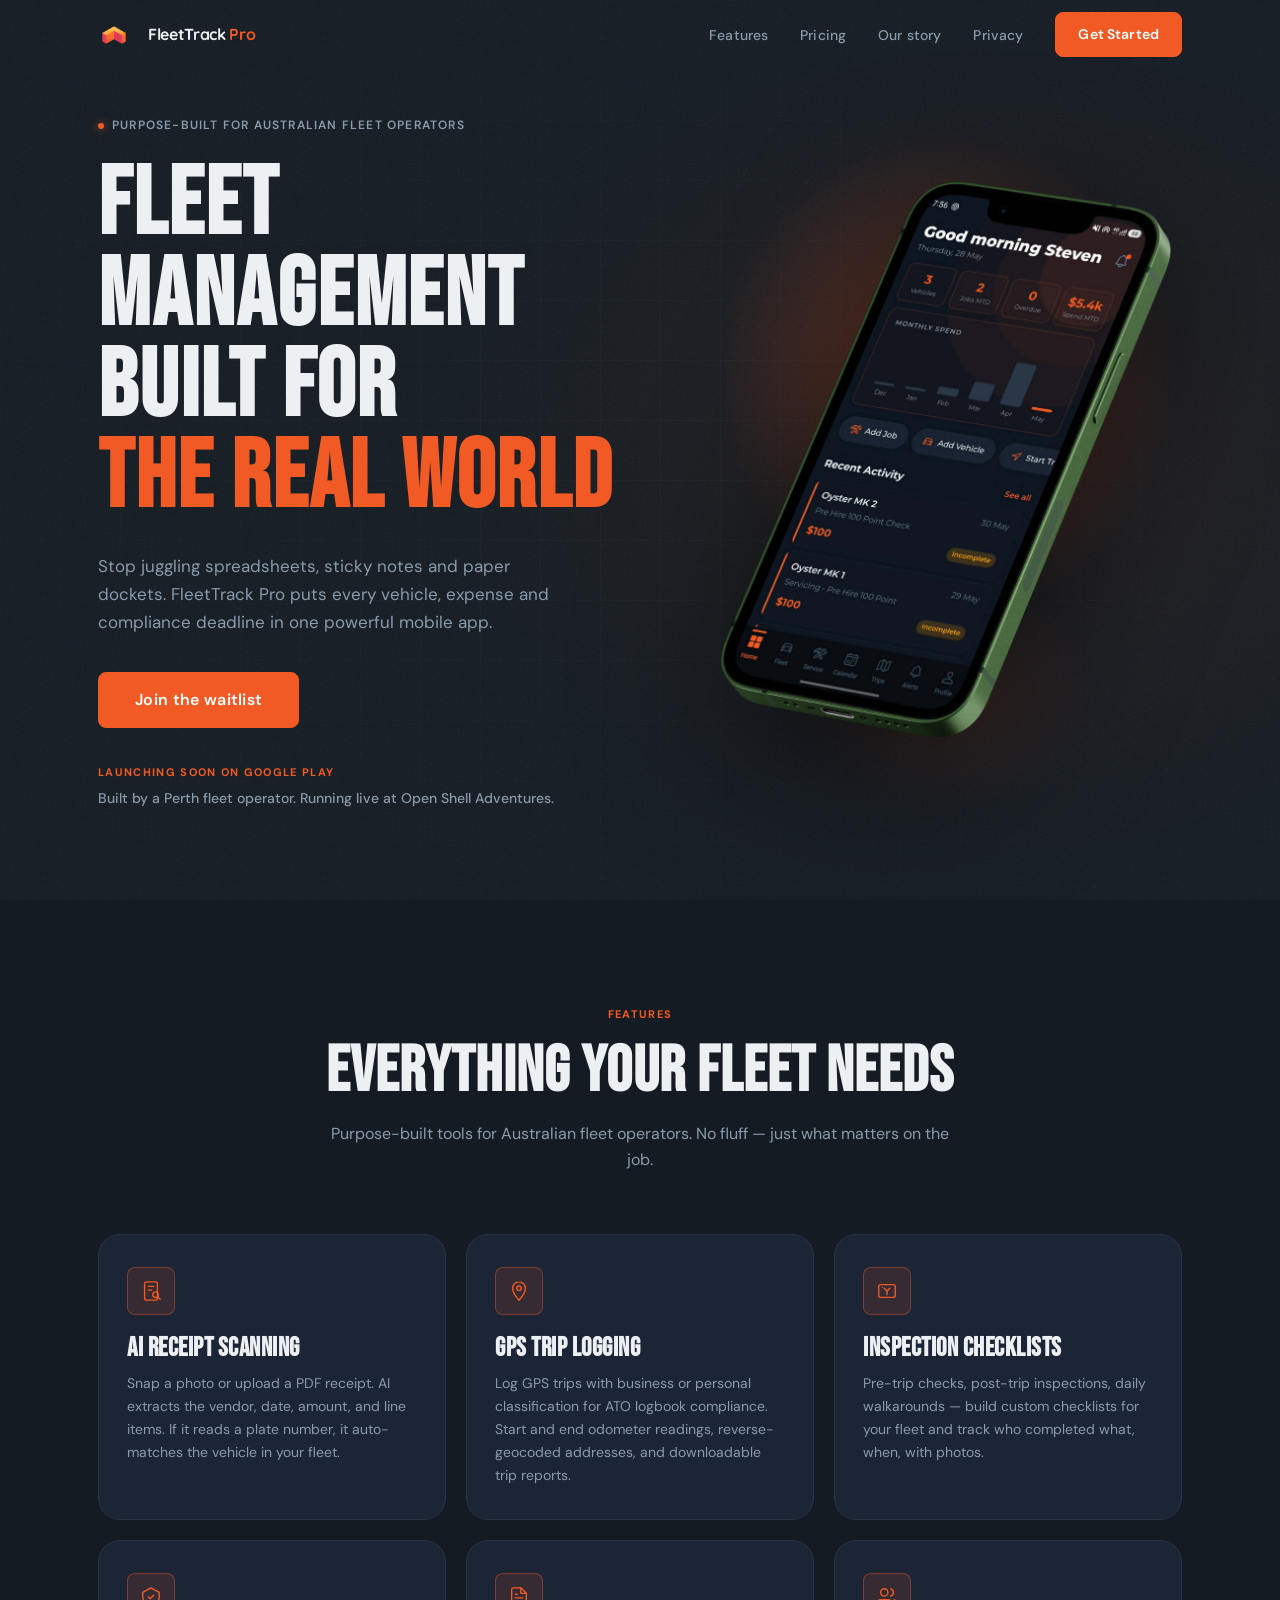
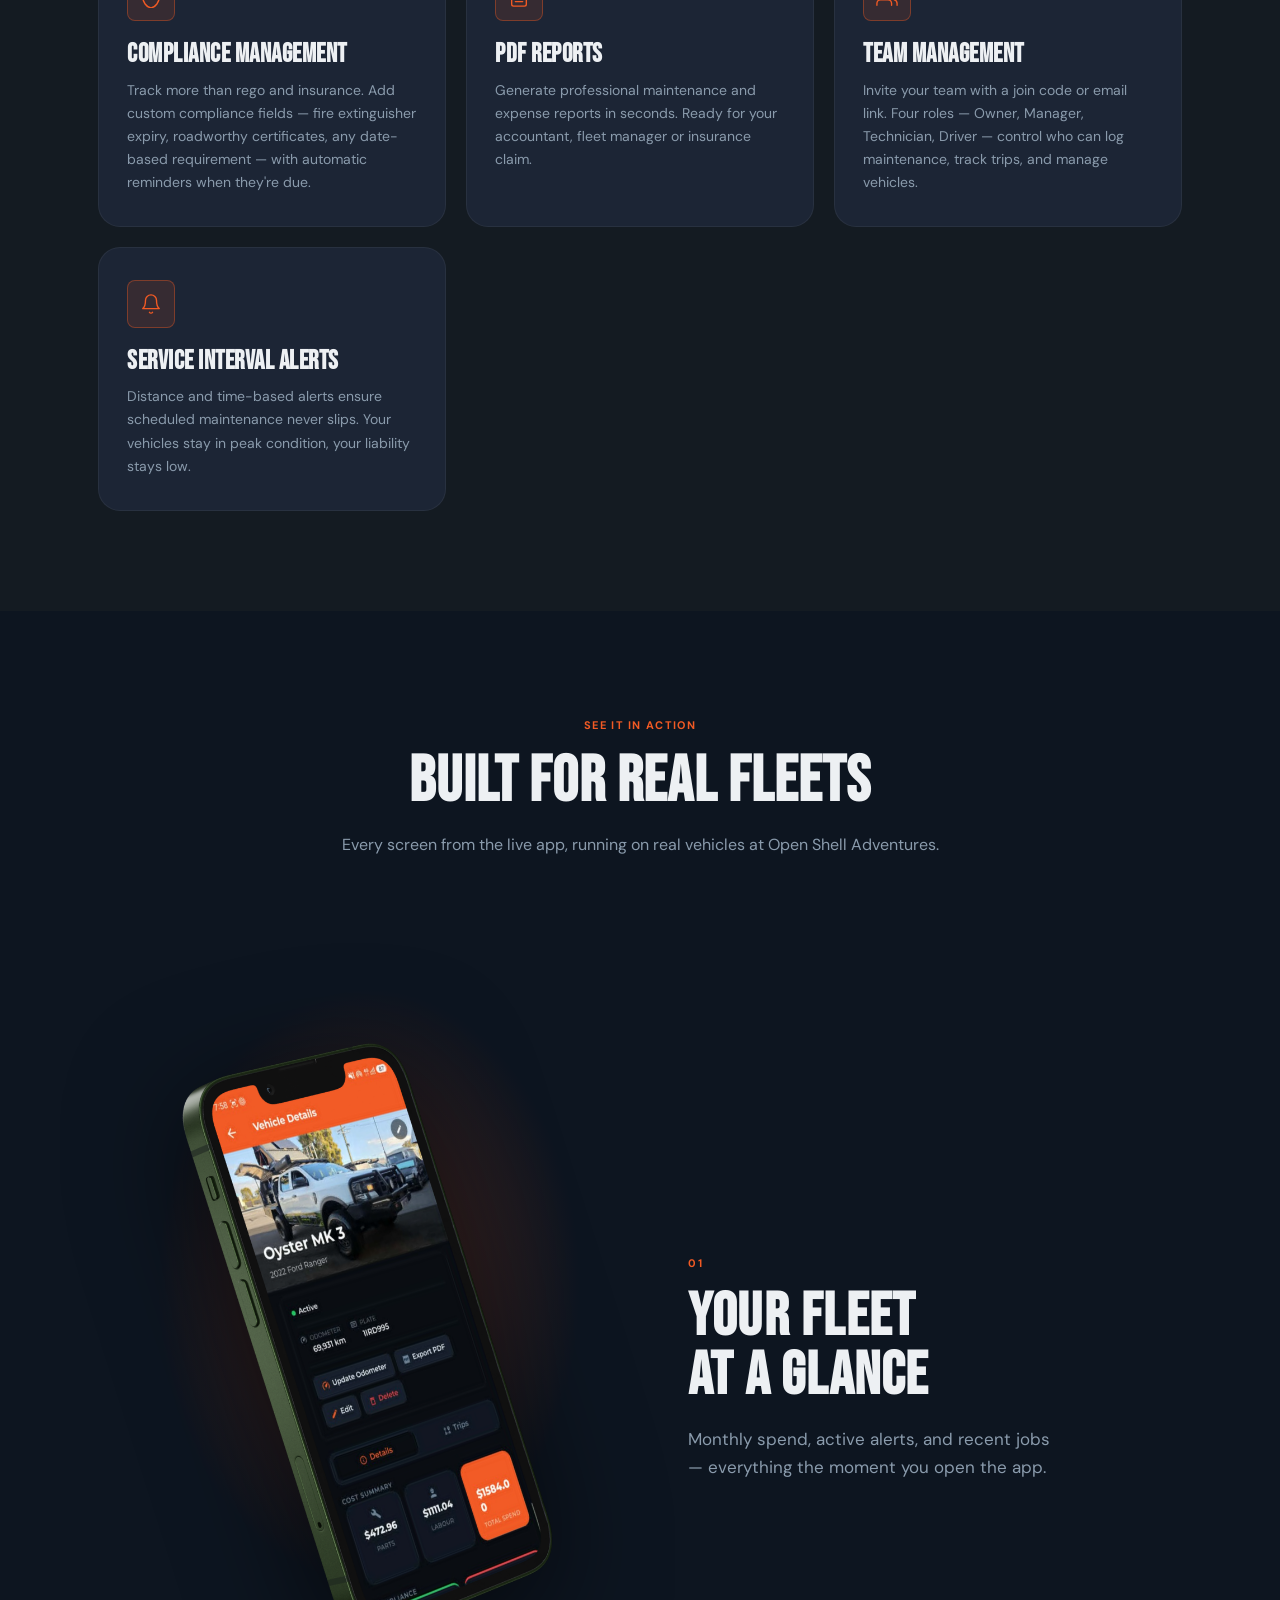
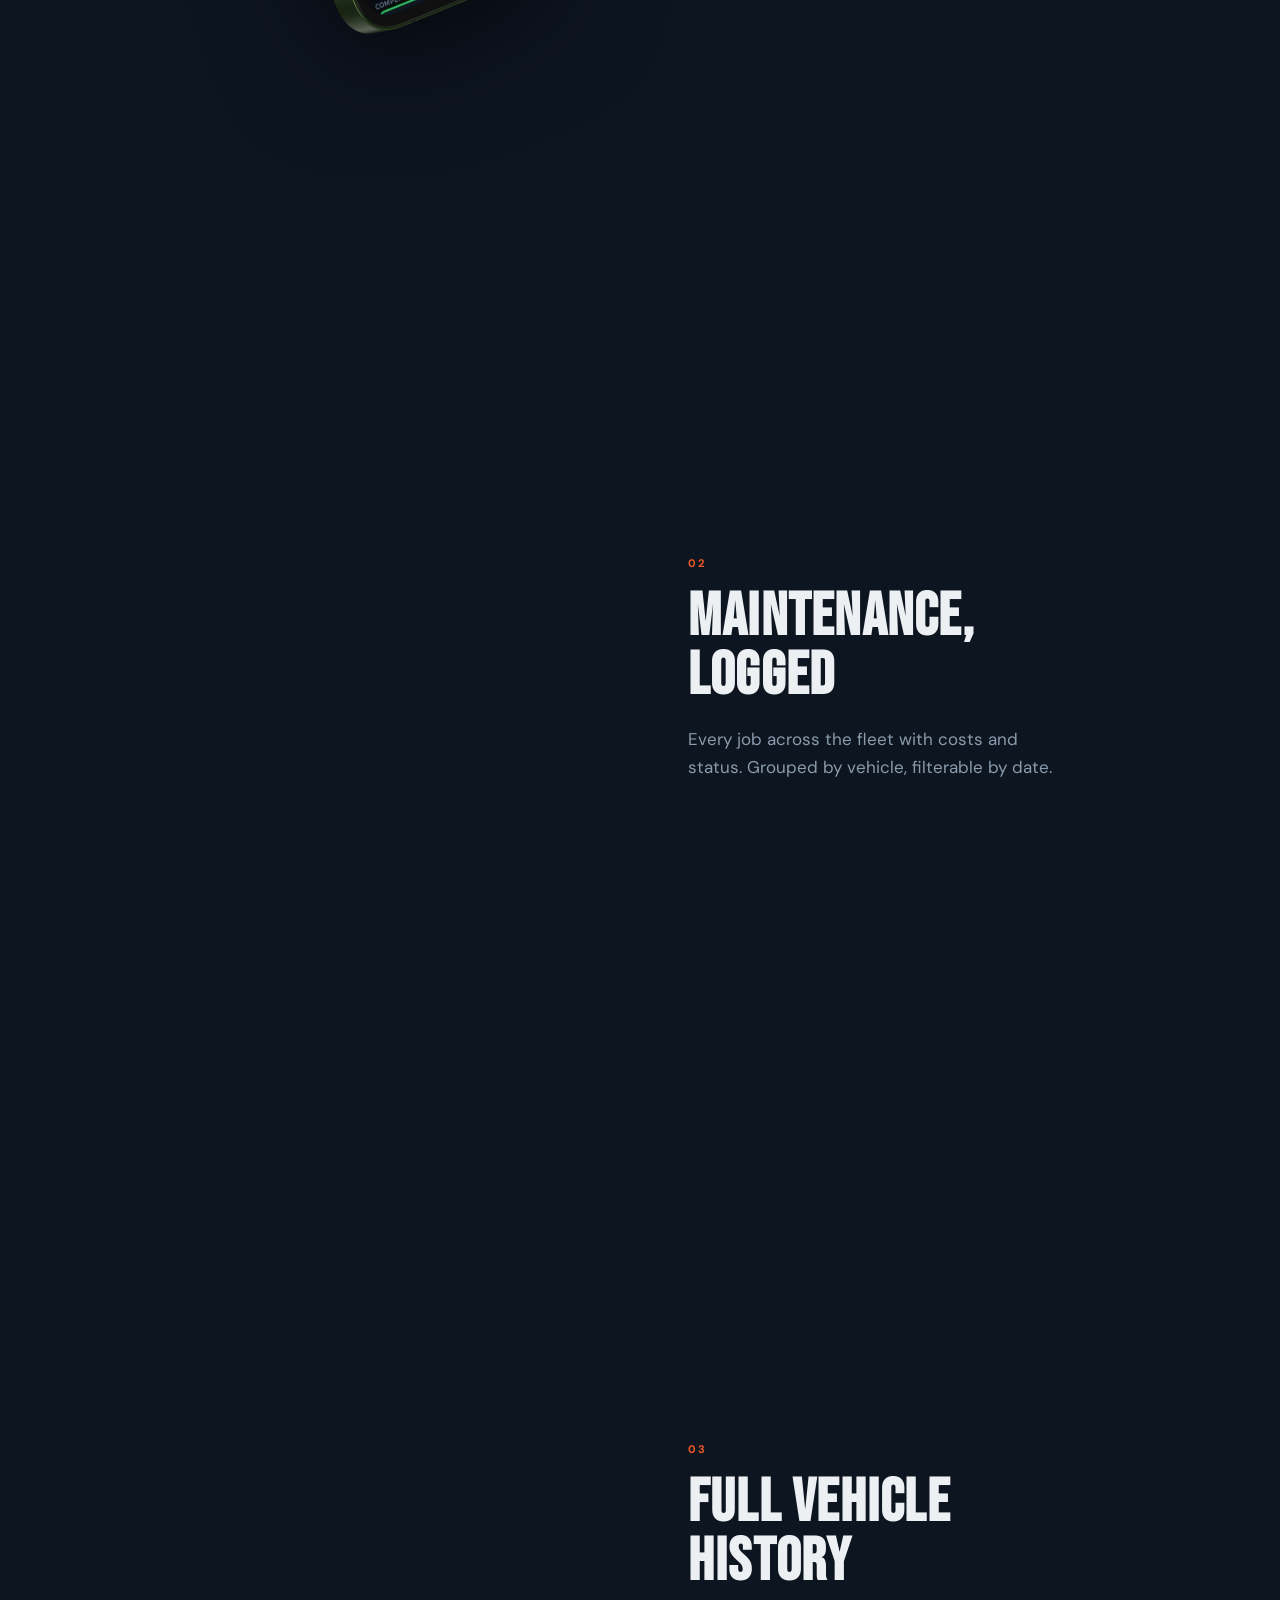
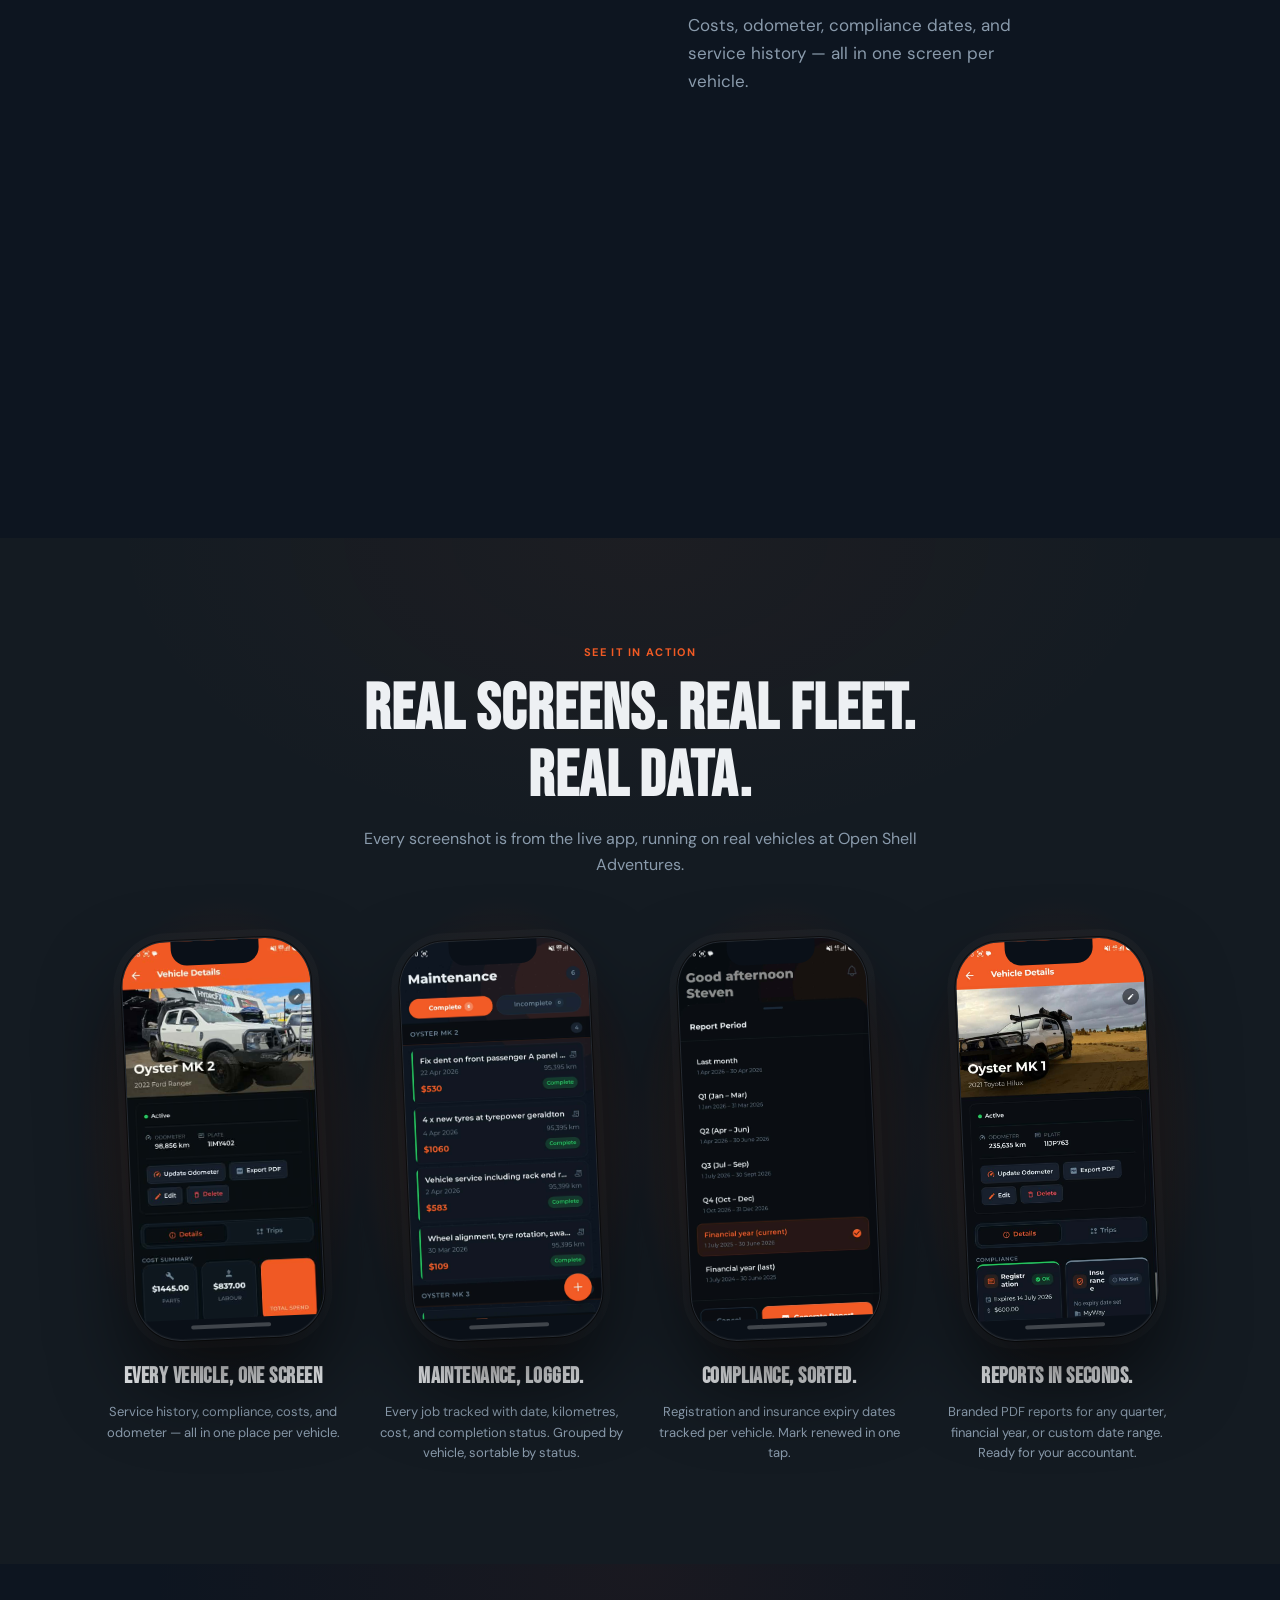
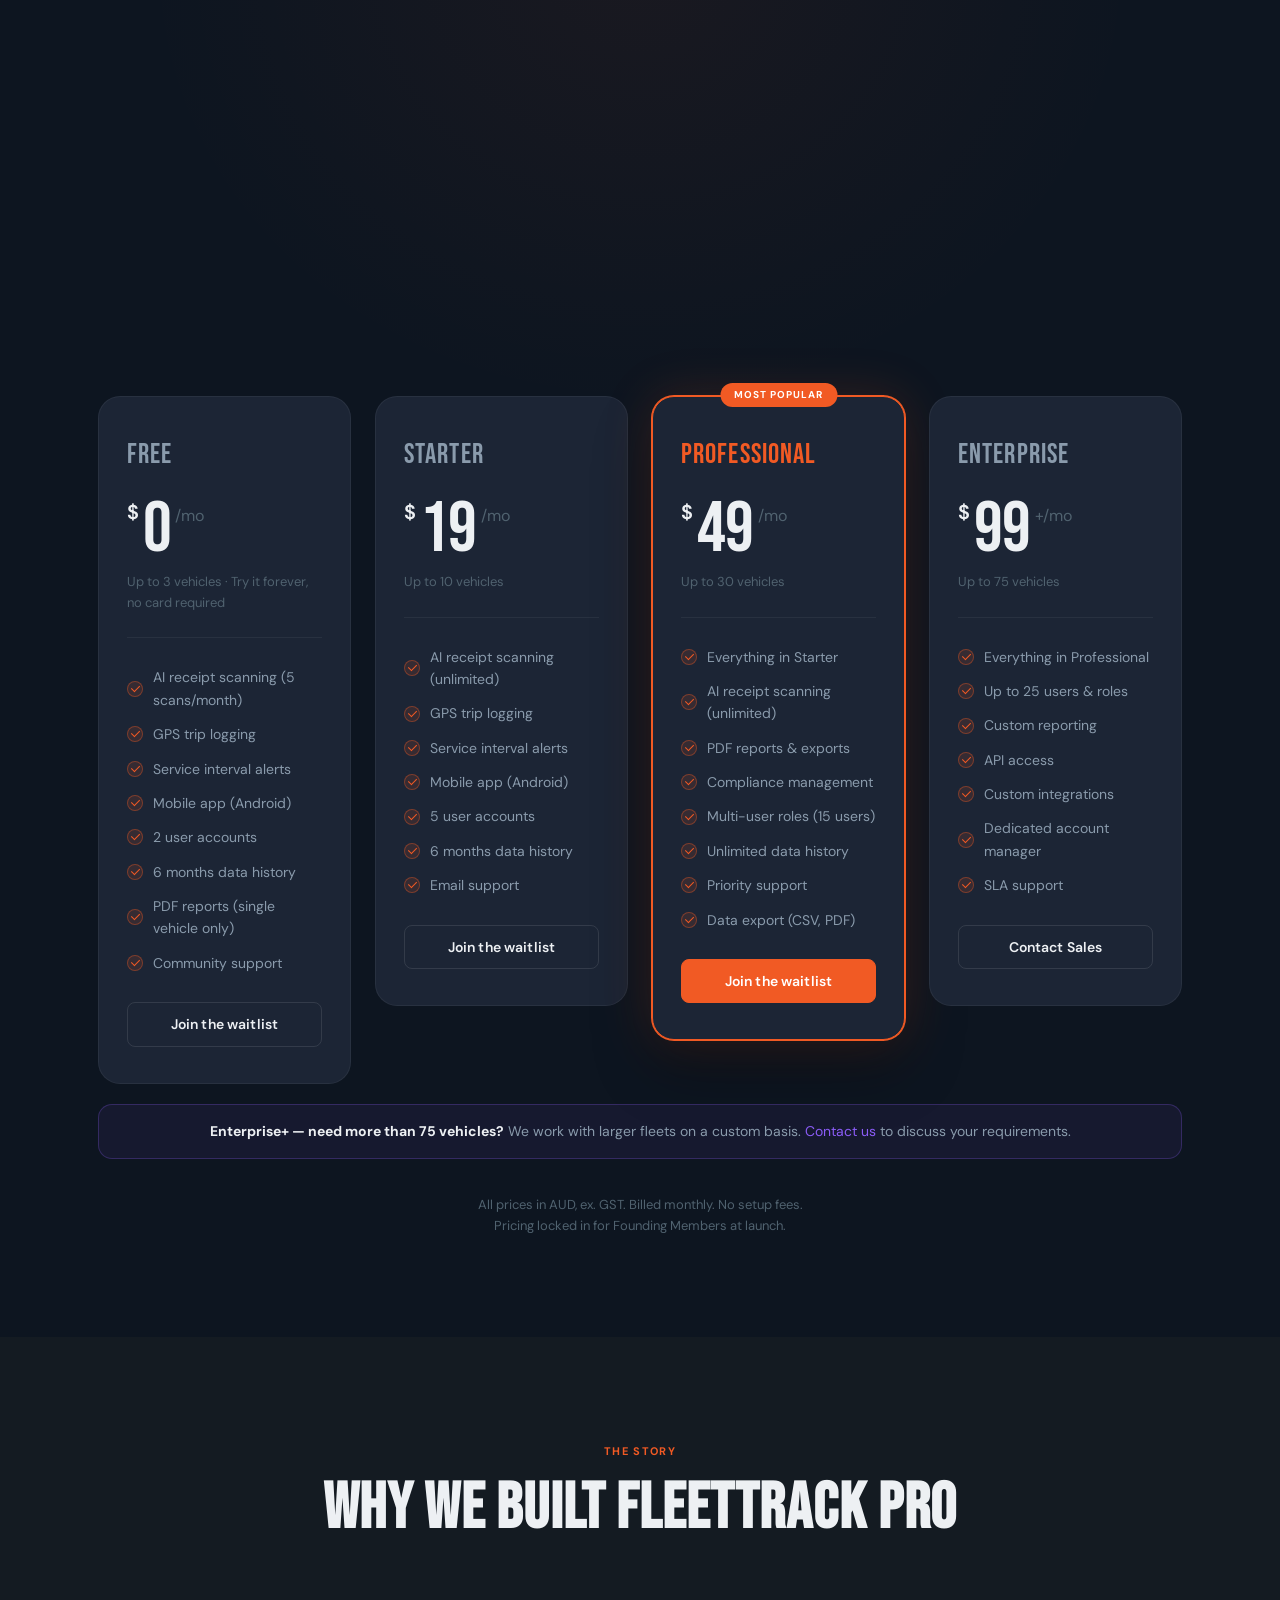
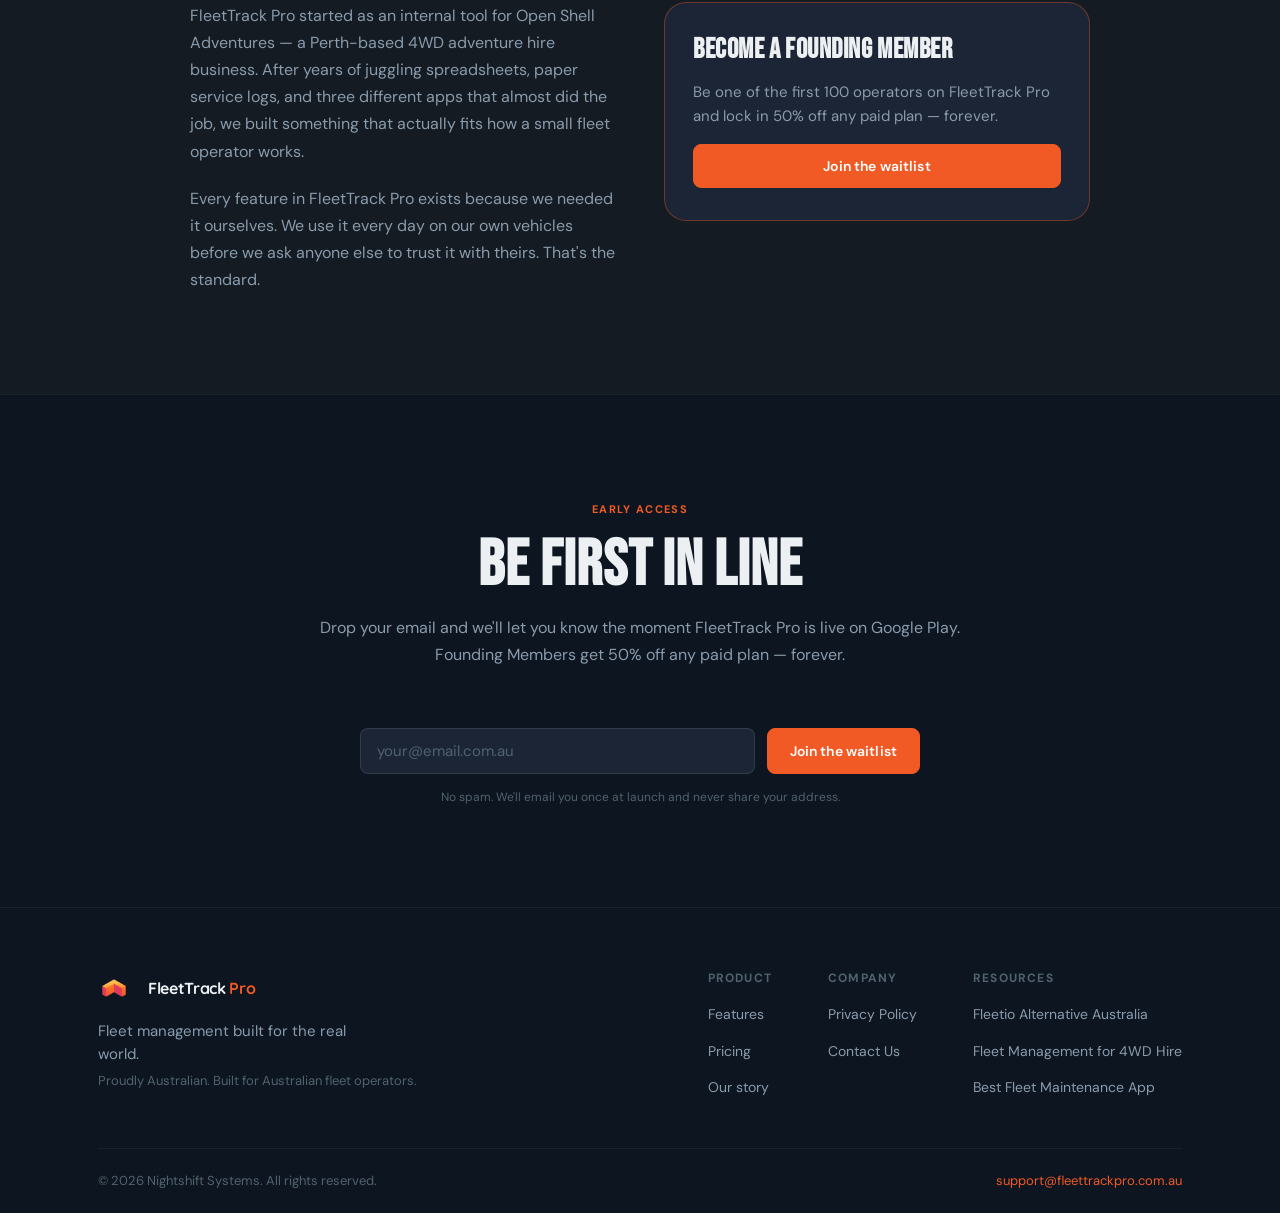
==== commit c8bae88d: "Update website: add inspection checklists, custom compliance, GPS trip types, strengthen feature des" ====
--- a/index.html
+++ b/index.html
@@ -128,7 +128,7 @@
                     </svg>
                 </div>
                 <h3 class="feature-title">AI Receipt Scanning</h3>
-                <p class="feature-desc">Photograph receipts and our AI extracts vendor, amount and date automatically. Zero manual data entry — ever.</p>
+                <p class="feature-desc">Snap a photo or upload a PDF receipt. AI extracts the vendor, date, amount, and line items. If it reads a plate number, it auto-matches the vehicle in your fleet.</p>
             </div>
 
             <div class="feature-card" data-reveal data-reveal-delay="80">
@@ -138,11 +138,24 @@
                         <circle cx="12" cy="9" r="2.5"/>
                     </svg>
                 </div>
-                <h3 class="feature-title">GPS Trip Tracking</h3>
-                <p class="feature-desc">Every journey logged automatically. Tag trips to jobs and vehicles with a single tap. Full route history, always available.</p>
+                <h3 class="feature-title">GPS Trip Logging</h3>
+                <p class="feature-desc">Log GPS trips with business or personal classification for ATO logbook compliance. Start and end odometer readings, reverse-geocoded addresses, and downloadable trip reports.</p>
             </div>
 
             <div class="feature-card" data-reveal data-reveal-delay="160">
+                <div class="feature-icon">
+                    <svg viewBox="0 0 24 24" fill="none" stroke="currentColor" stroke-width="1.5" stroke-linecap="round" stroke-linejoin="round">
+                        <rect x="3" y="5" width="18" height="14" rx="2"/>
+                        <polyline points="9,9 12,12 15,9"/>
+                        <line x1="12" y1="12" x2="12" y2="16"/>
+                        <line x1="7" y1="8" x2="7" y2="8"/>
+                    </svg>
+                </div>
+                <h3 class="feature-title">Inspection Checklists</h3>
+                <p class="feature-desc">Pre-trip checks, post-trip inspections, daily walkarounds — build custom checklists for your fleet and track who completed what, when, with photos.</p>
+            </div>
+
+            <div class="feature-card" data-reveal data-reveal-delay="0">
                 <div class="feature-icon">
                     <svg viewBox="0 0 24 24" fill="none" stroke="currentColor" stroke-width="1.5" stroke-linecap="round" stroke-linejoin="round">
                         <path d="M12 2L3 7v5c0 5.55 3.84 10.74 9 12 5.16-1.26 9-6.45 9-12V7L12 2z"/>
@@ -150,10 +163,10 @@
                     </svg>
                 </div>
                 <h3 class="feature-title">Compliance Management</h3>
-                <p class="feature-desc">Registration, licence and inspection deadlines tracked in one place. Automated reminders keep your fleet road-legal, always.</p>
-            </div>
-
-            <div class="feature-card" data-reveal data-reveal-delay="0">
+                <p class="feature-desc">Track more than rego and insurance. Add custom compliance fields — fire extinguisher expiry, roadworthy certificates, any date-based requirement — with automatic reminders when they're due.</p>
+            </div>
+
+            <div class="feature-card" data-reveal data-reveal-delay="80">
                 <div class="feature-icon">
                     <svg viewBox="0 0 24 24" fill="none" stroke="currentColor" stroke-width="1.5" stroke-linecap="round" stroke-linejoin="round">
                         <path d="M14 2H6a2 2 0 0 0-2 2v16a2 2 0 0 0 2 2h12a2 2 0 0 0 2-2V8z"/>
@@ -167,7 +180,7 @@
                 <p class="feature-desc">Generate professional maintenance and expense reports in seconds. Ready for your accountant, fleet manager or insurance claim.</p>
             </div>
 
-            <div class="feature-card" data-reveal data-reveal-delay="80">
+            <div class="feature-card" data-reveal data-reveal-delay="160">
                 <div class="feature-icon">
                     <svg viewBox="0 0 24 24" fill="none" stroke="currentColor" stroke-width="1.5" stroke-linecap="round" stroke-linejoin="round">
                         <path d="M17 21v-2a4 4 0 0 0-4-4H5a4 4 0 0 0-4 4v2"/>
@@ -176,11 +189,11 @@
                         <path d="M16 3.13a4 4 0 0 1 0 7.75"/>
                     </svg>
                 </div>
-                <h3 class="feature-title">Multi-User Roles</h3>
-                <p class="feature-desc">Drivers see only their vehicles. Mechanics manage service records. Fleet managers see everything. Granular permissions, zero complexity.</p>
-            </div>
-
-            <div class="feature-card" data-reveal data-reveal-delay="160">
+                <h3 class="feature-title">Team Management</h3>
+                <p class="feature-desc">Invite your team with a join code or email link. Four roles — Owner, Manager, Technician, Driver — control who can log maintenance, track trips, and manage vehicles.</p>
+            </div>
+
+            <div class="feature-card" data-reveal data-reveal-delay="0">
                 <div class="feature-icon">
                     <svg viewBox="0 0 24 24" fill="none" stroke="currentColor" stroke-width="1.5" stroke-linecap="round" stroke-linejoin="round">
                         <path d="M18 8A6 6 0 0 0 6 8c0 7-3 9-3 9h18s-3-2-3-9"/>
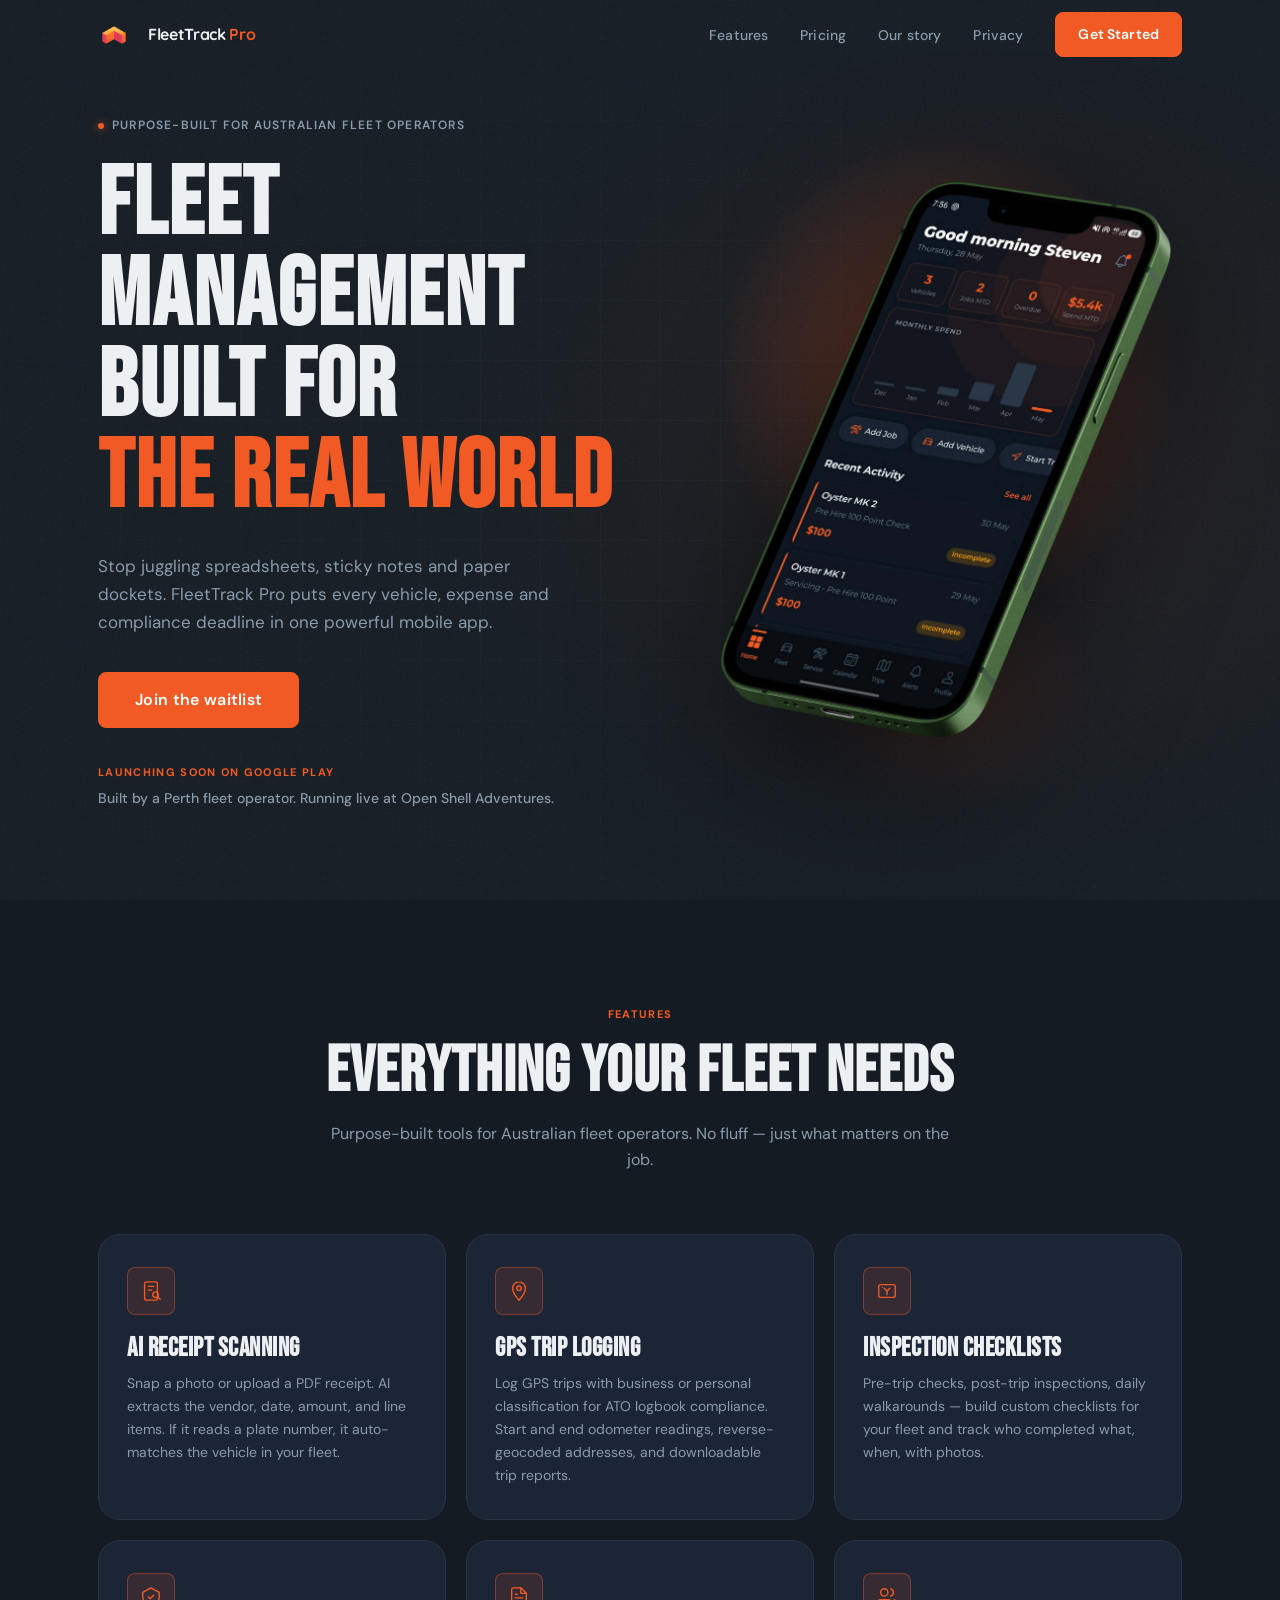
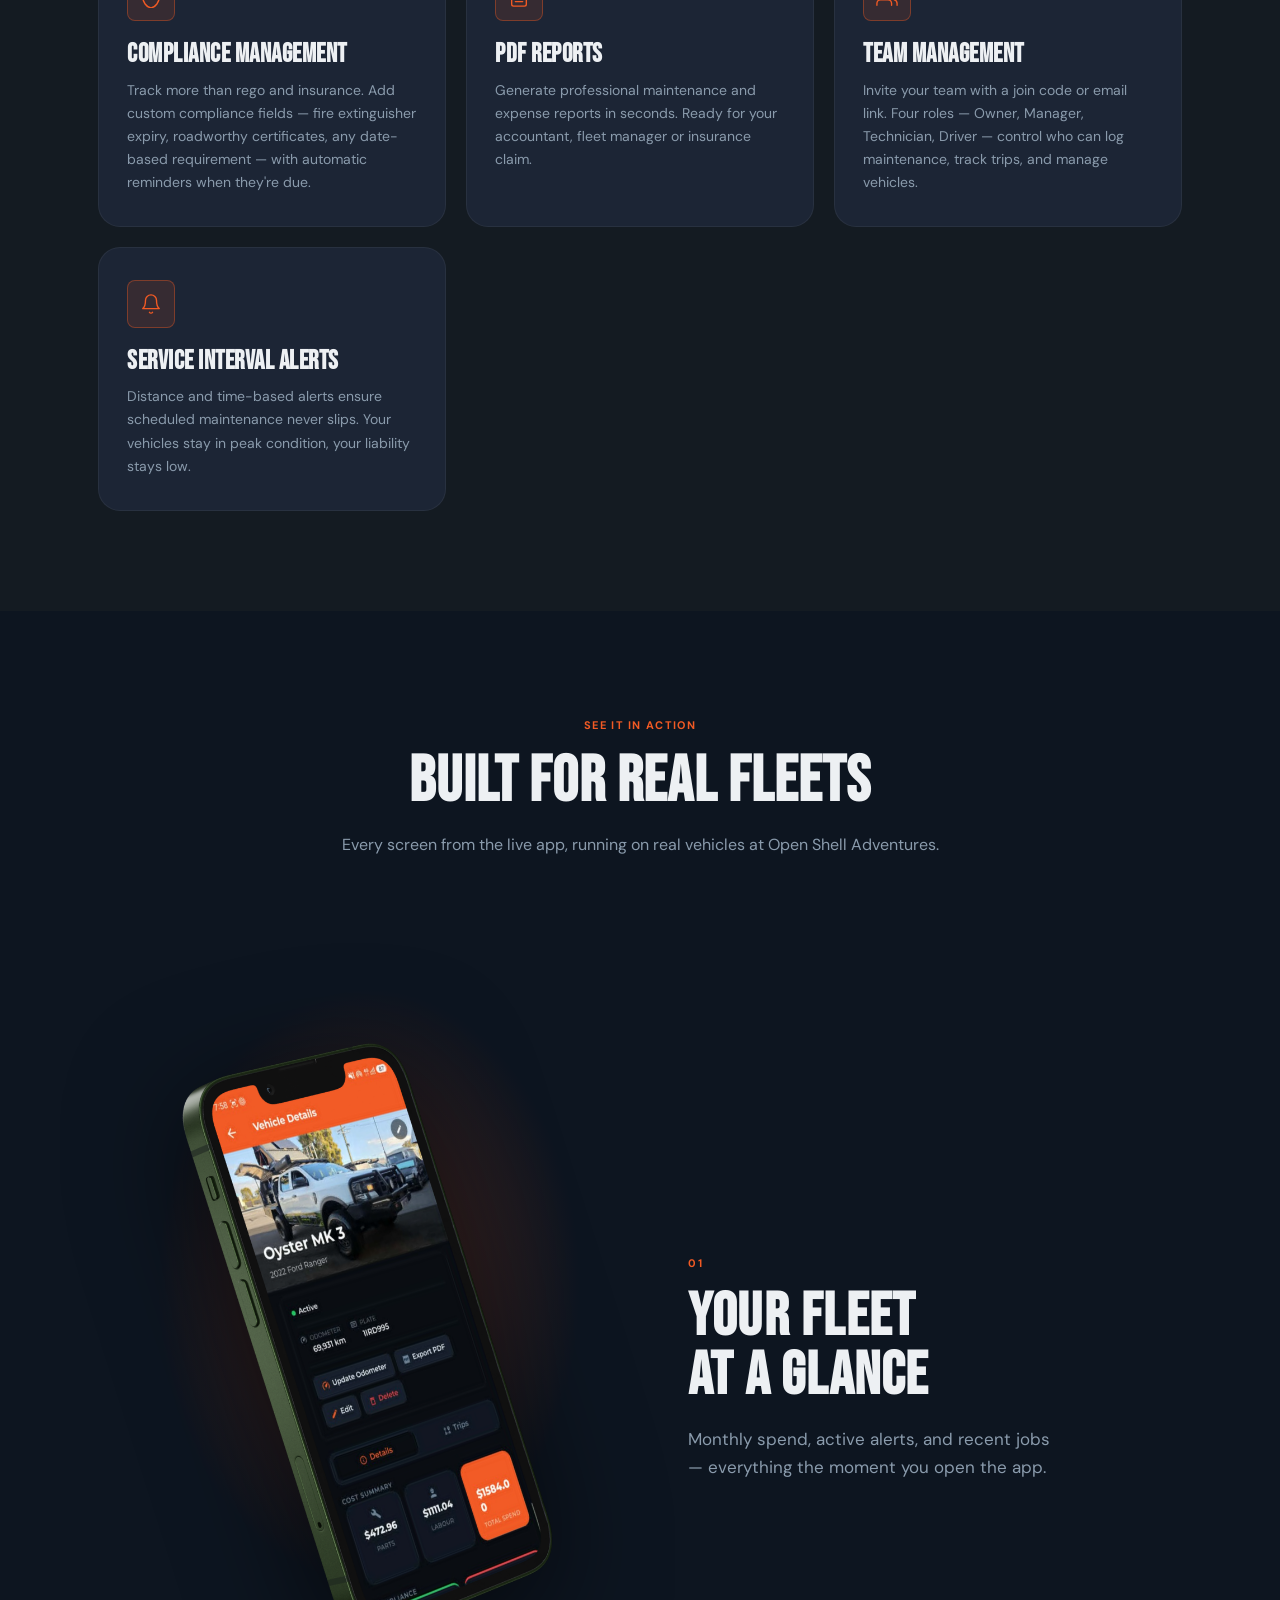
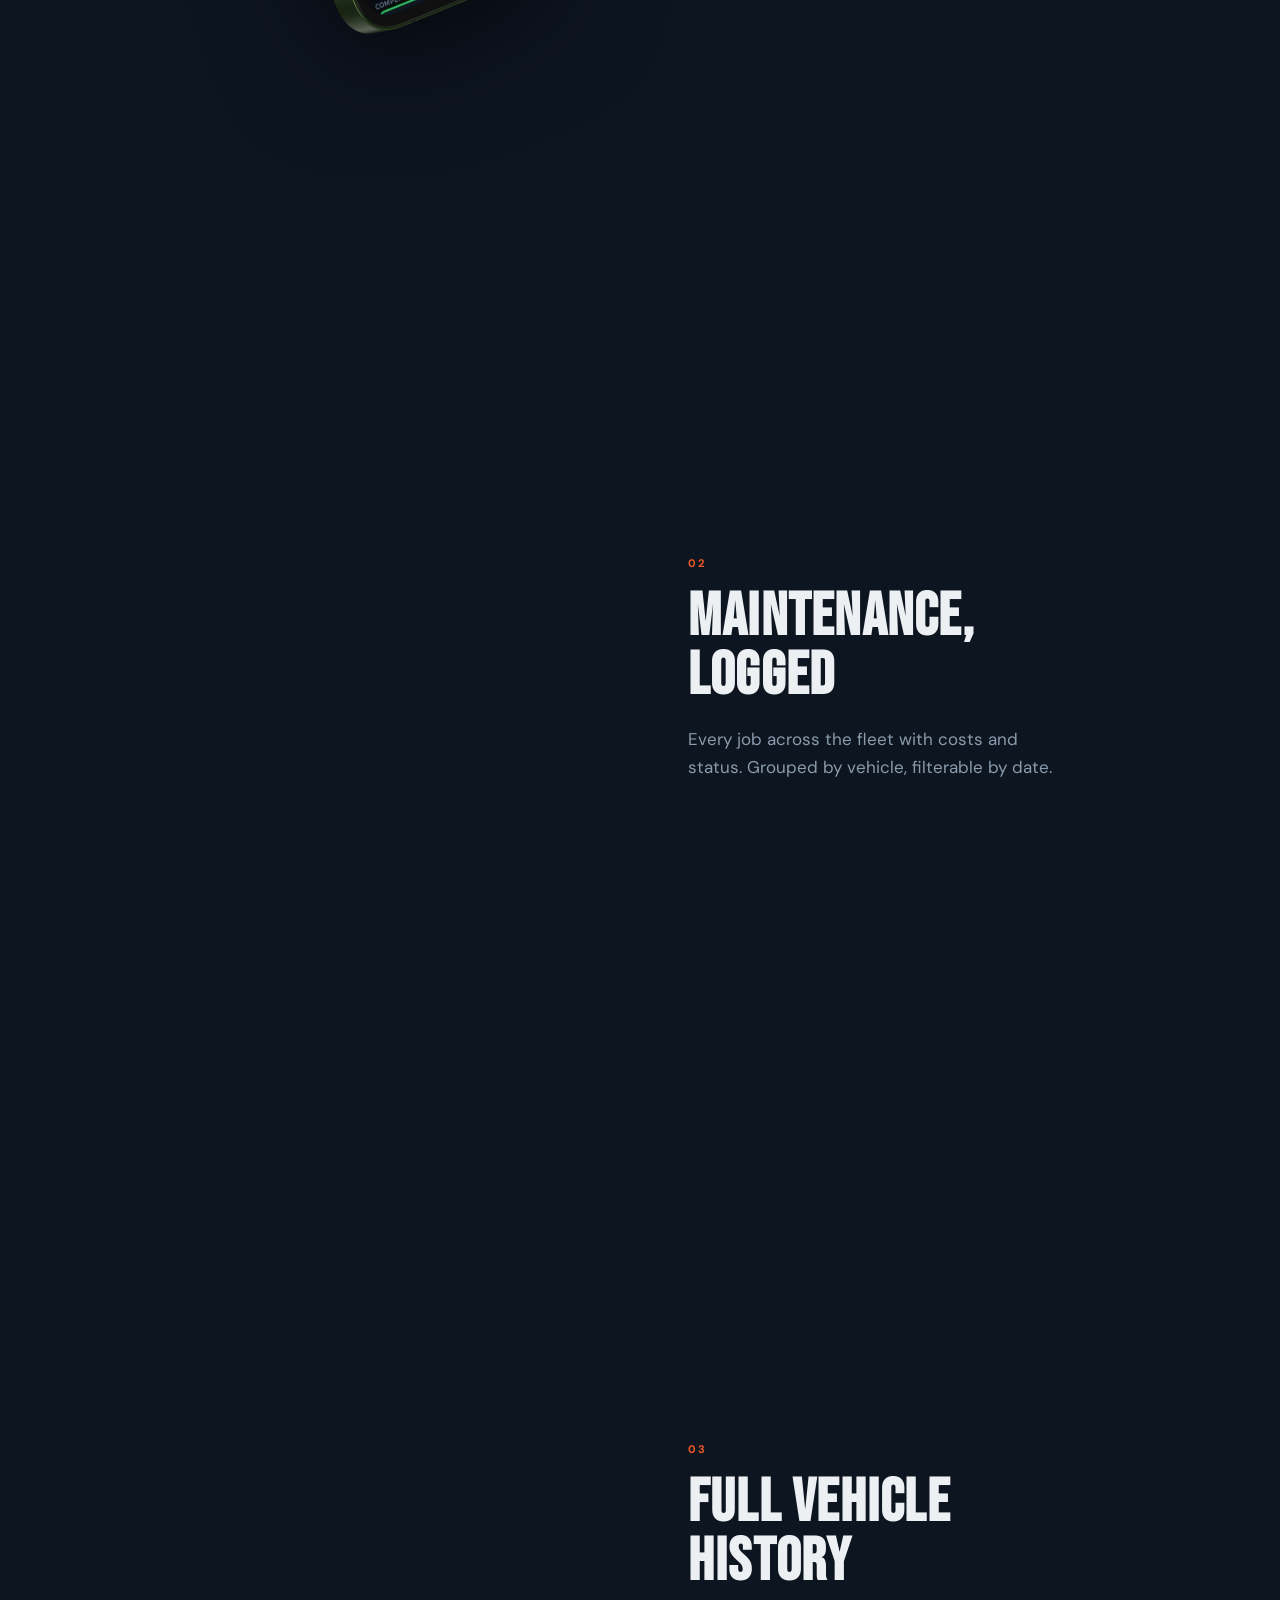
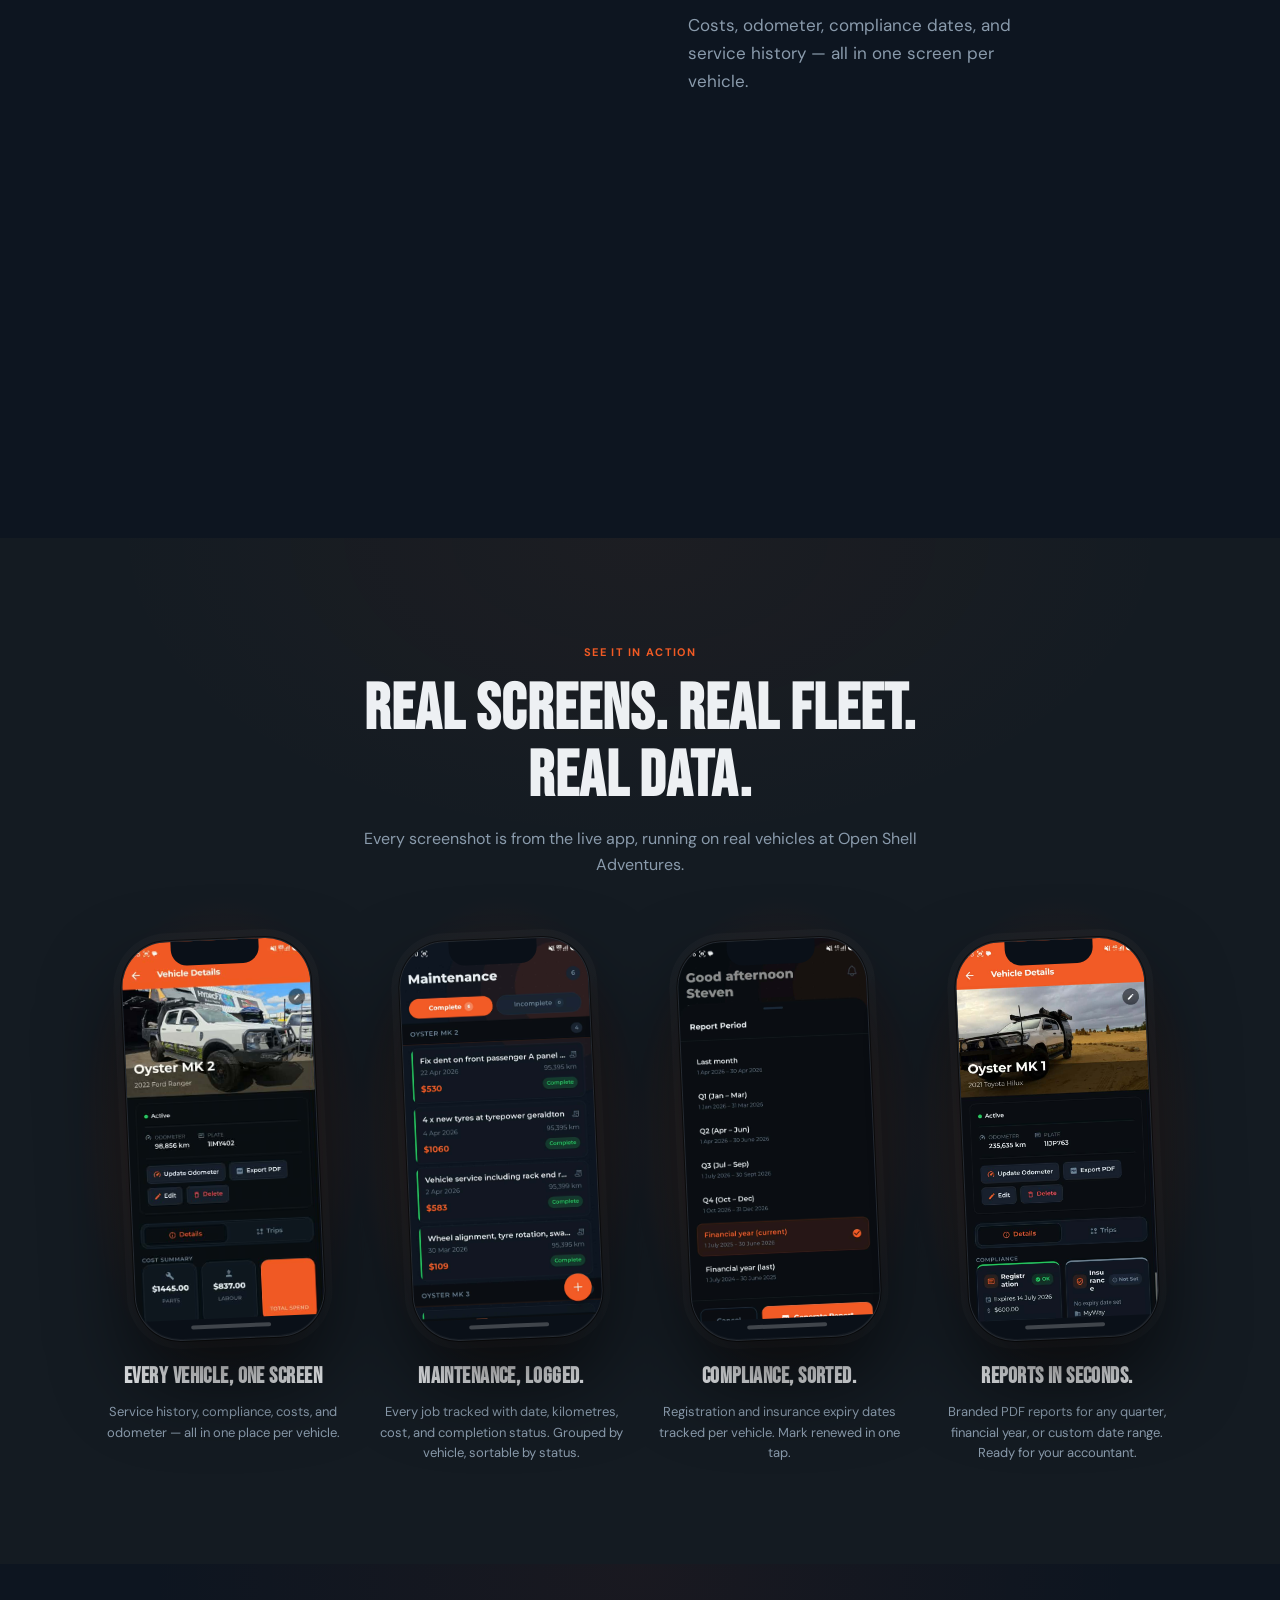
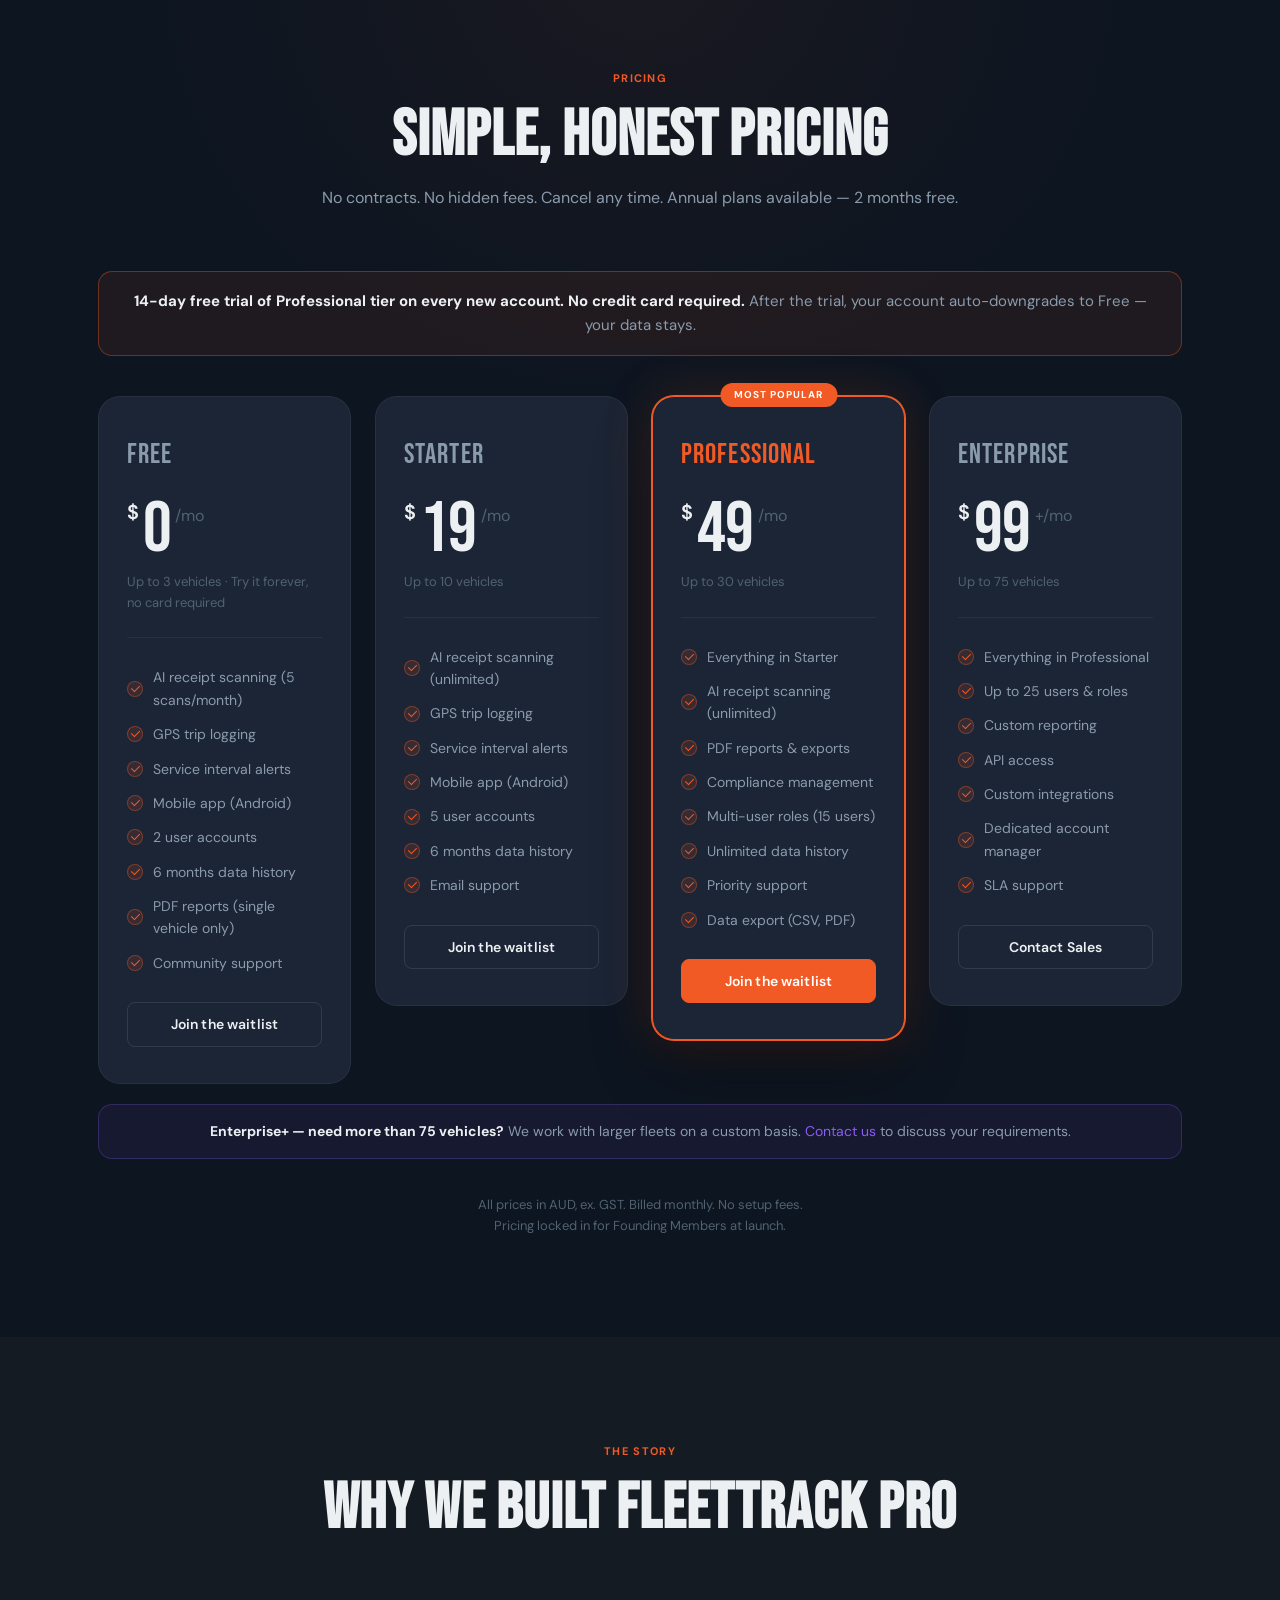
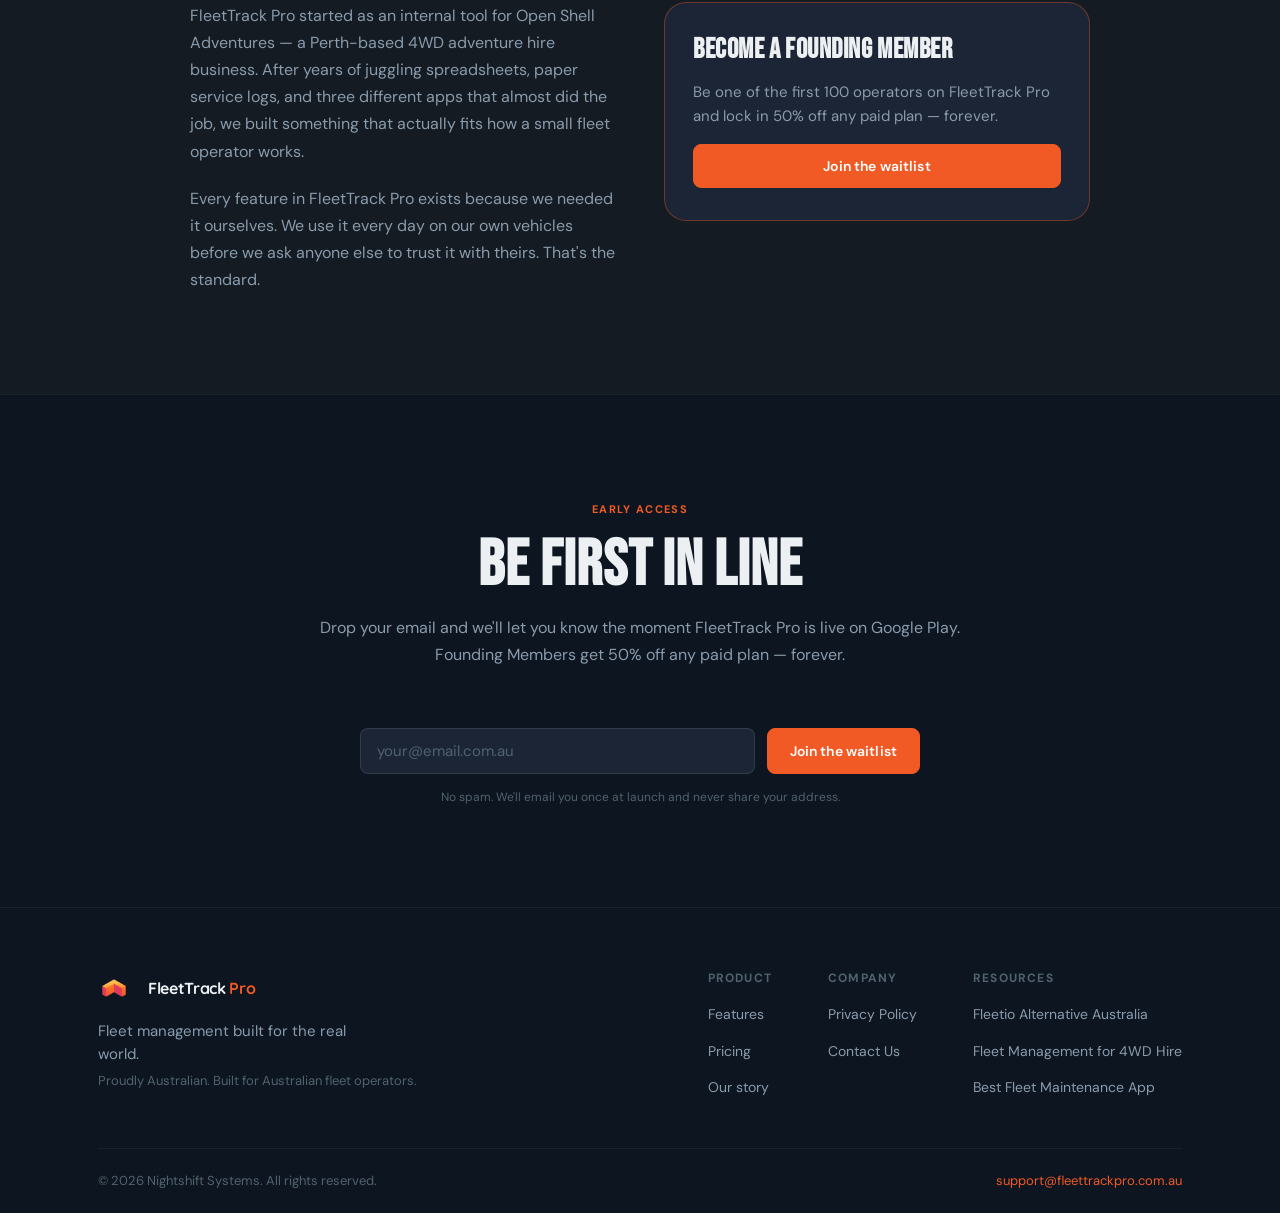
==== commit 970dec4b: "SEO fixes: add homepage schema, fix meta descriptions, trim titles, add internal cross-links - Add S" ====
--- a/index.html
+++ b/index.html
@@ -3,15 +3,62 @@
 <head>
     <meta charset="UTF-8">
     <meta name="viewport" content="width=device-width, initial-scale=1.0">
-    <title>FleetTrack Pro — Fleet Maintenance Management for Australian Businesses</title>
-    <meta name="description" content="FleetTrack Pro is a mobile-first fleet maintenance app for Australian small fleet operators. AI receipt scanning, GPS trip tracking, compliance reminders and PDF reports. Launching soon on Google Play.">
+    <title>FleetTrack Pro — Fleet Maintenance App for Small Fleets</title>
+    <meta name="description" content="FleetTrack Pro — fleet maintenance for Australian small fleets. AI receipt scanning, GPS trips, service reminders, inspection checklists. Android.">
     <meta property="og:title" content="FleetTrack Pro — Fleet Management Built for the Real World">
-    <meta property="og:description" content="Built by a Perth fleet operator. Launching soon on Google Play.">
+    <meta property="og:description" content="Mobile-first fleet maintenance app for Australian small fleet operators. AI receipt scanning, GPS trips, service reminders, inspection checklists, and compliance tracking. Android.">
     <meta property="og:type" content="website">
+    <meta property="og:url"  content="https://fleettrackpro.com.au/">
     <meta property="og:locale" content="en_AU">
     <!-- TODO: regenerate og:image at 1200×630 for proper social previews (current asset is 800×400 — will letterbox) -->
     <meta property="og:image" content="https://fleettrackpro.com.au/Assets/logo-full.png">
     <link rel="canonical" href="https://fleettrackpro.com.au">
+    <script type="application/ld+json">
+    {
+      "@context": "https://schema.org",
+      "@type": "SoftwareApplication",
+      "name": "FleetTrack Pro",
+      "operatingSystem": "Android",
+      "applicationCategory": "BusinessApplication",
+      "description": "Mobile-first fleet maintenance and cost tracking app for Australian small fleet operators. AI receipt scanning, GPS trip logging, service reminders, inspection checklists, and compliance tracking.",
+      "url": "https://fleettrackpro.com.au",
+      "offers": {
+        "@type": "AggregateOffer",
+        "priceCurrency": "AUD",
+        "lowPrice": "0",
+        "highPrice": "99",
+        "offerCount": "4"
+      },
+      "author": {
+        "@type": "Organization",
+        "name": "Nightshift Systems",
+        "url": "https://nightshiftsystems.com.au"
+      },
+      "featureList": "AI receipt scanning, GPS trip logging, service interval reminders, inspection checklists, compliance tracking, cost reporting, PDF reports, multi-user team management"
+    }
+    </script>
+    <script type="application/ld+json">
+    {
+      "@context": "https://schema.org",
+      "@type": "Organization",
+      "name": "Nightshift Systems",
+      "url": "https://nightshiftsystems.com.au",
+      "brand": {
+        "@type": "Brand",
+        "name": "FleetTrack Pro"
+      },
+      "contactPoint": {
+        "@type": "ContactPoint",
+        "email": "support@fleettrackpro.com.au",
+        "contactType": "customer support"
+      },
+      "areaServed": "AU",
+      "founder": {
+        "@type": "Person",
+        "name": "Steven Karlson"
+      }
+    }
+    </script>
     <link rel="icon" type="image/svg+xml" href="data:image/svg+xml,%3Csvg xmlns='http://www.w3.org/2000/svg' viewBox='0 0 32 32'%3E%3Crect width='32' height='32' rx='7' fill='%23F15A24'/%3E%3Ctext x='50%25' y='73%25' text-anchor='middle' font-family='Arial Black,sans-serif' font-size='18' font-weight='900' fill='white'%3EF%3C/text%3E%3C/svg%3E">
     <link rel="preconnect" href="https://fonts.googleapis.com">
     <link rel="preconnect" href="https://fonts.gstatic.com" crossorigin>
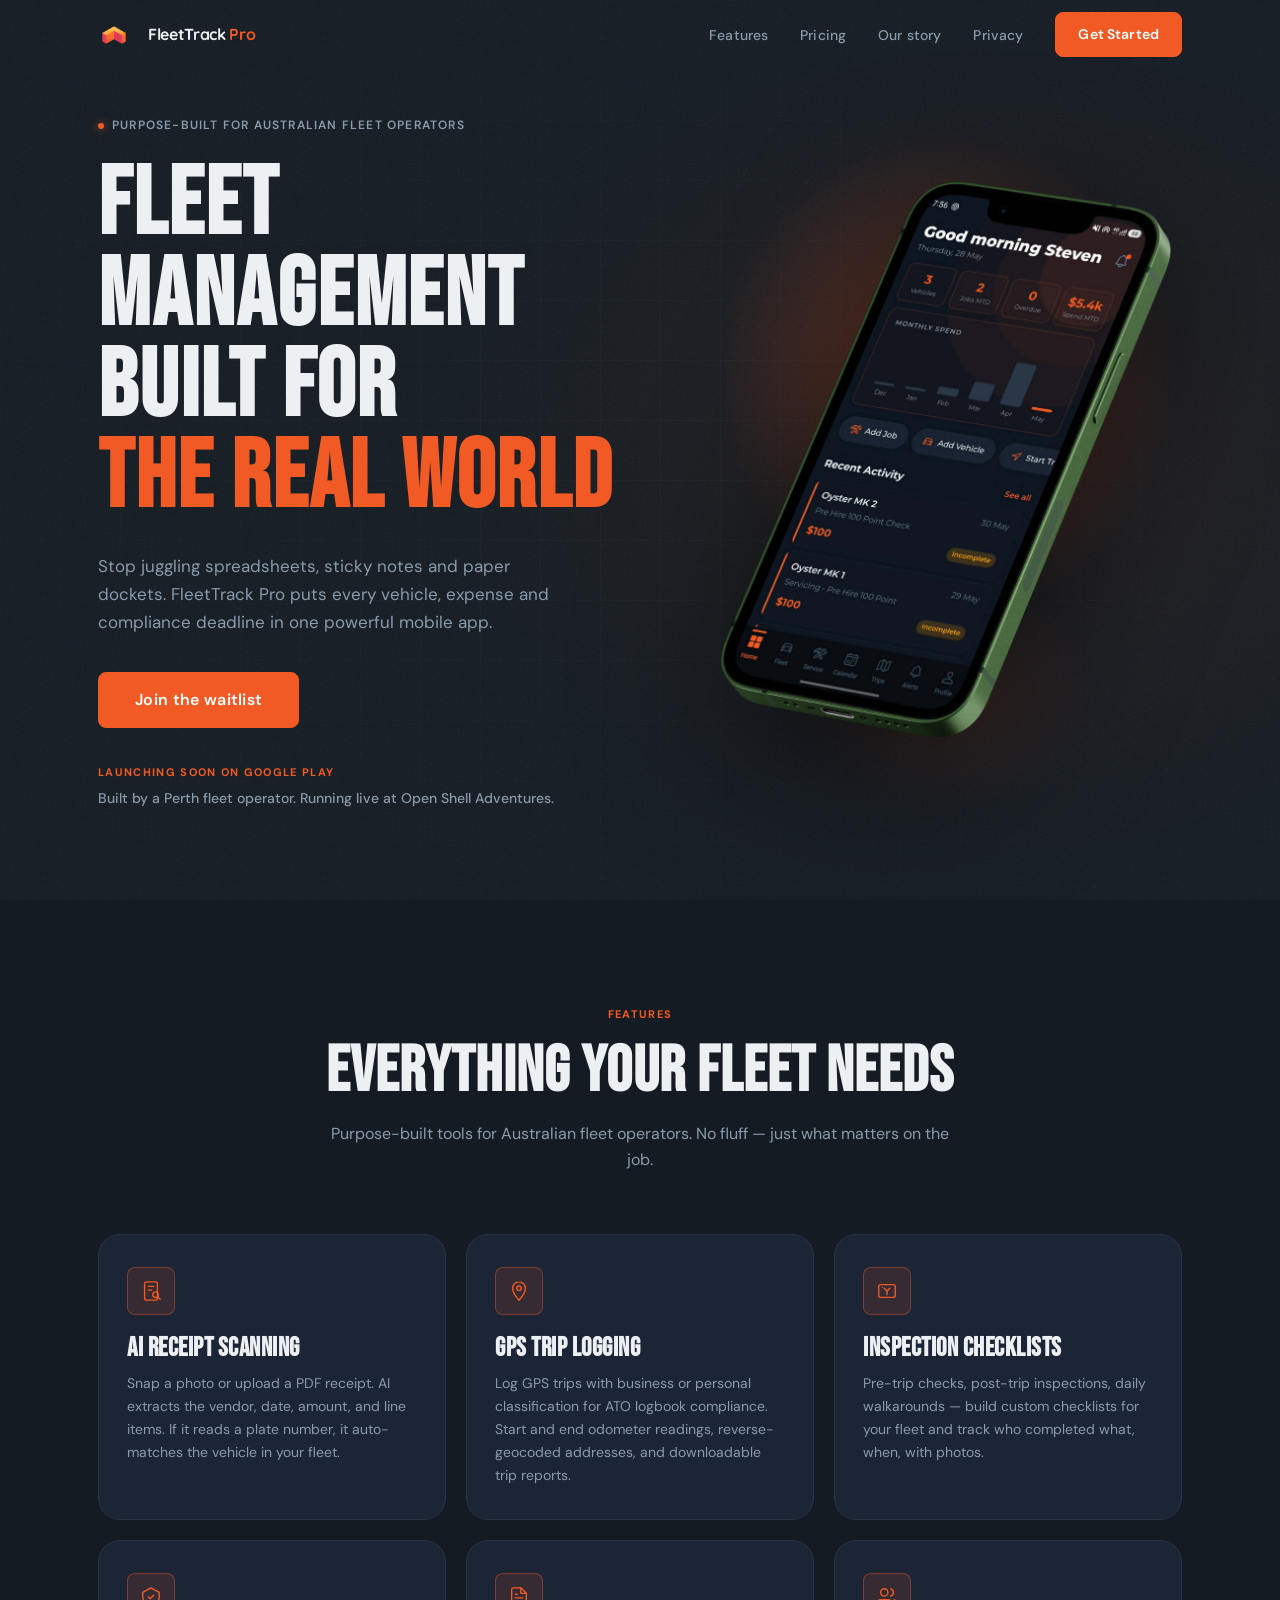
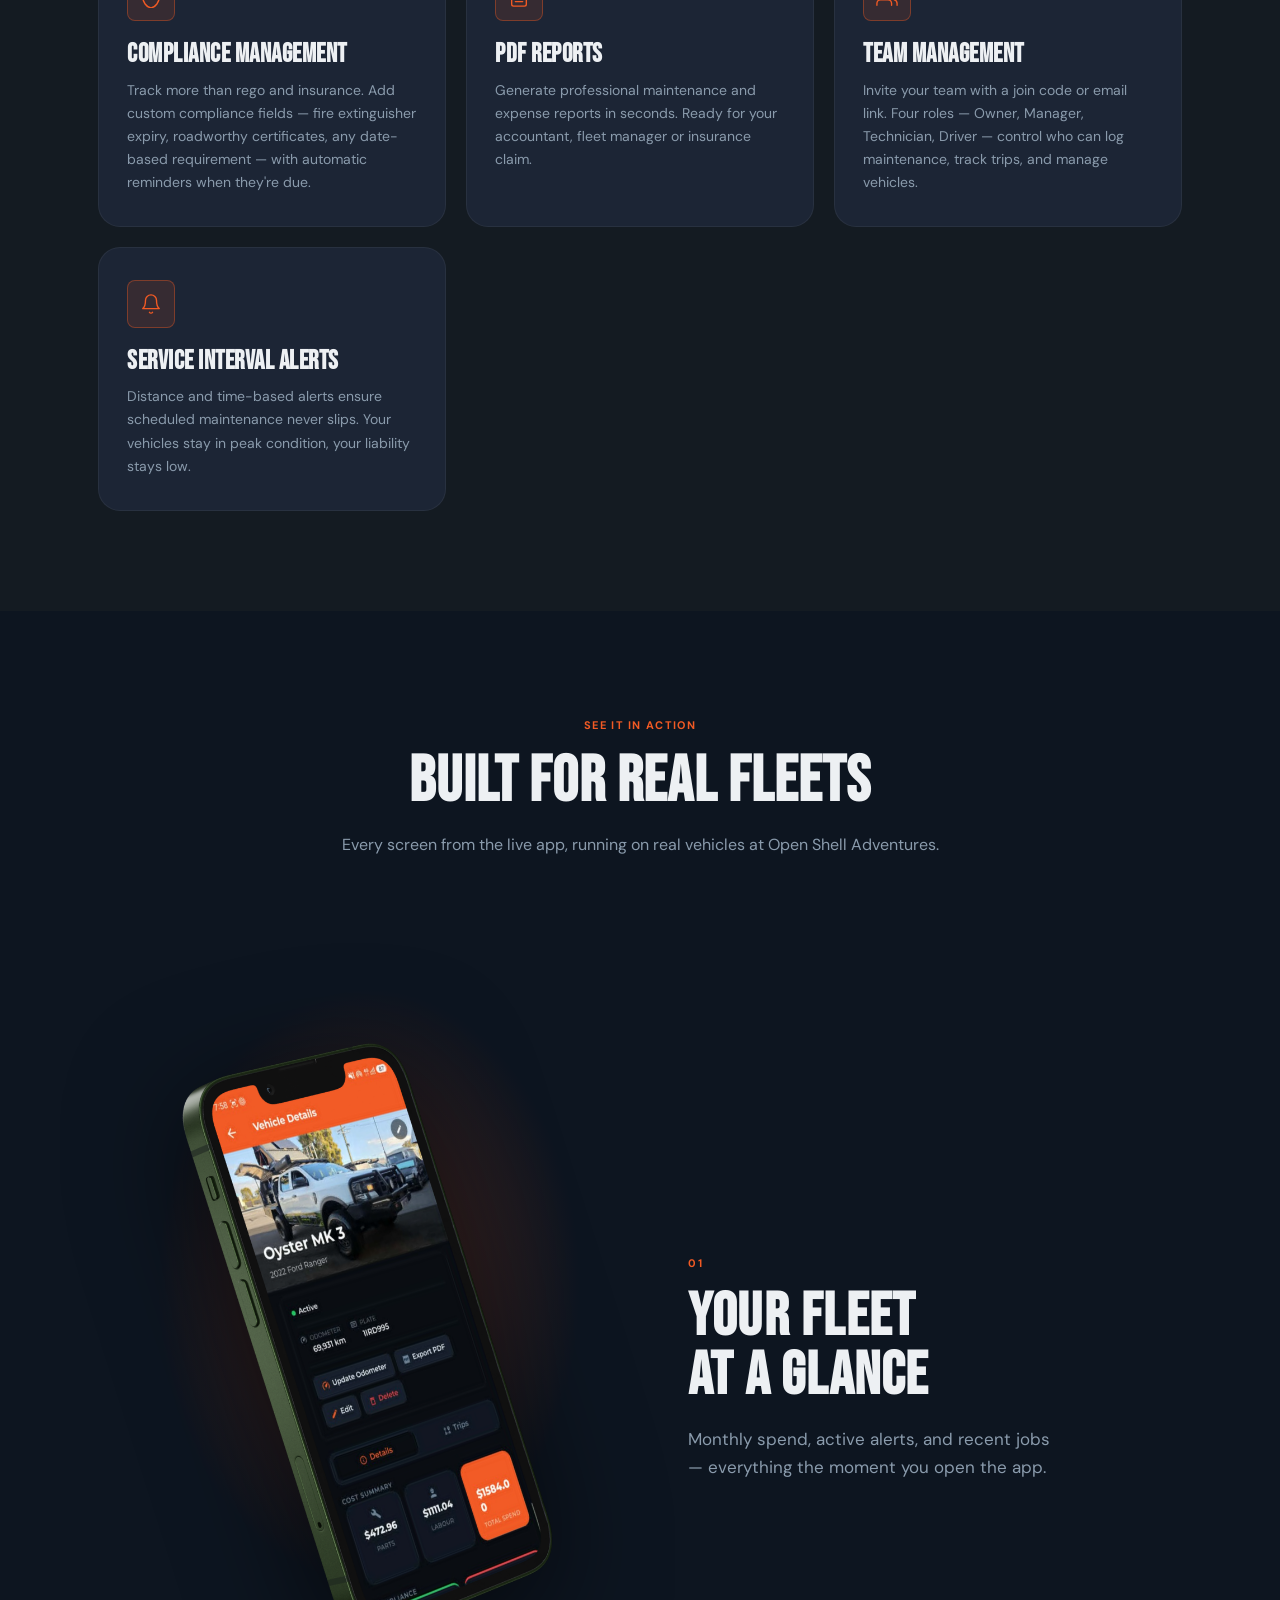
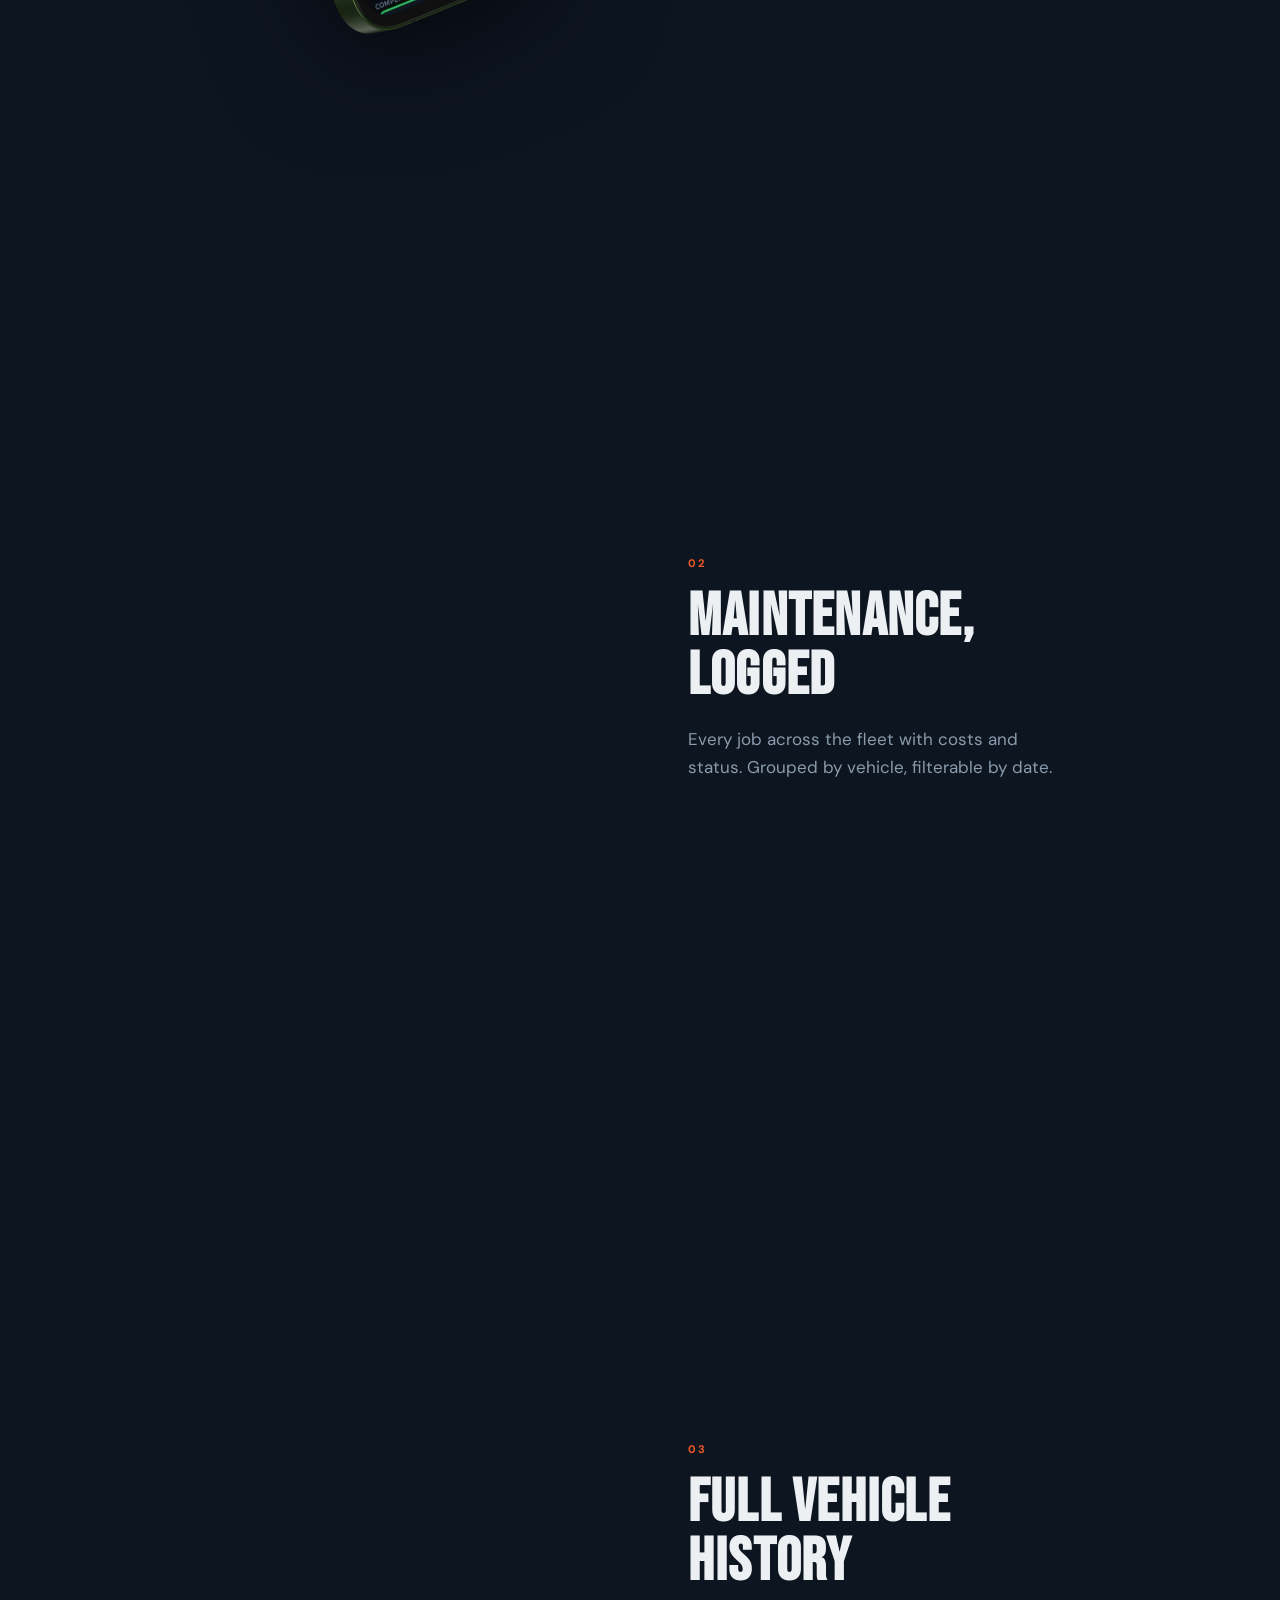
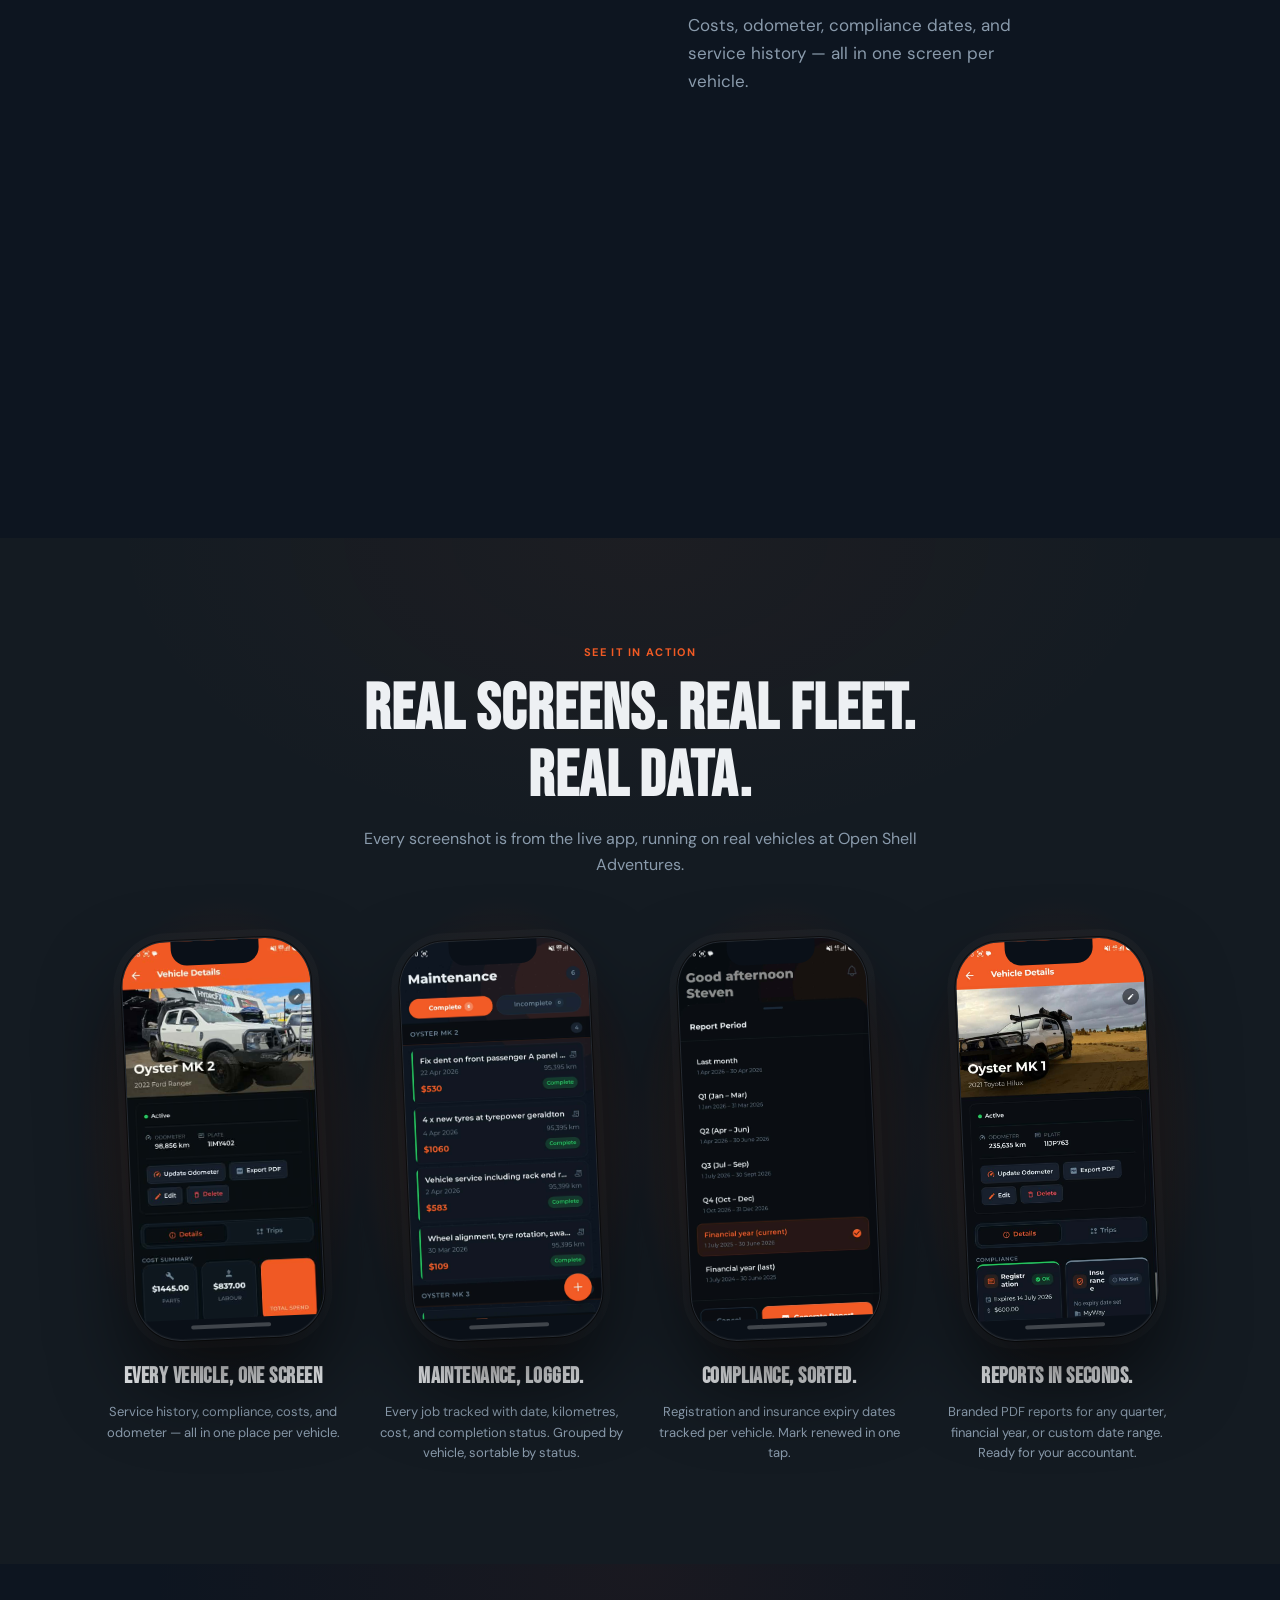
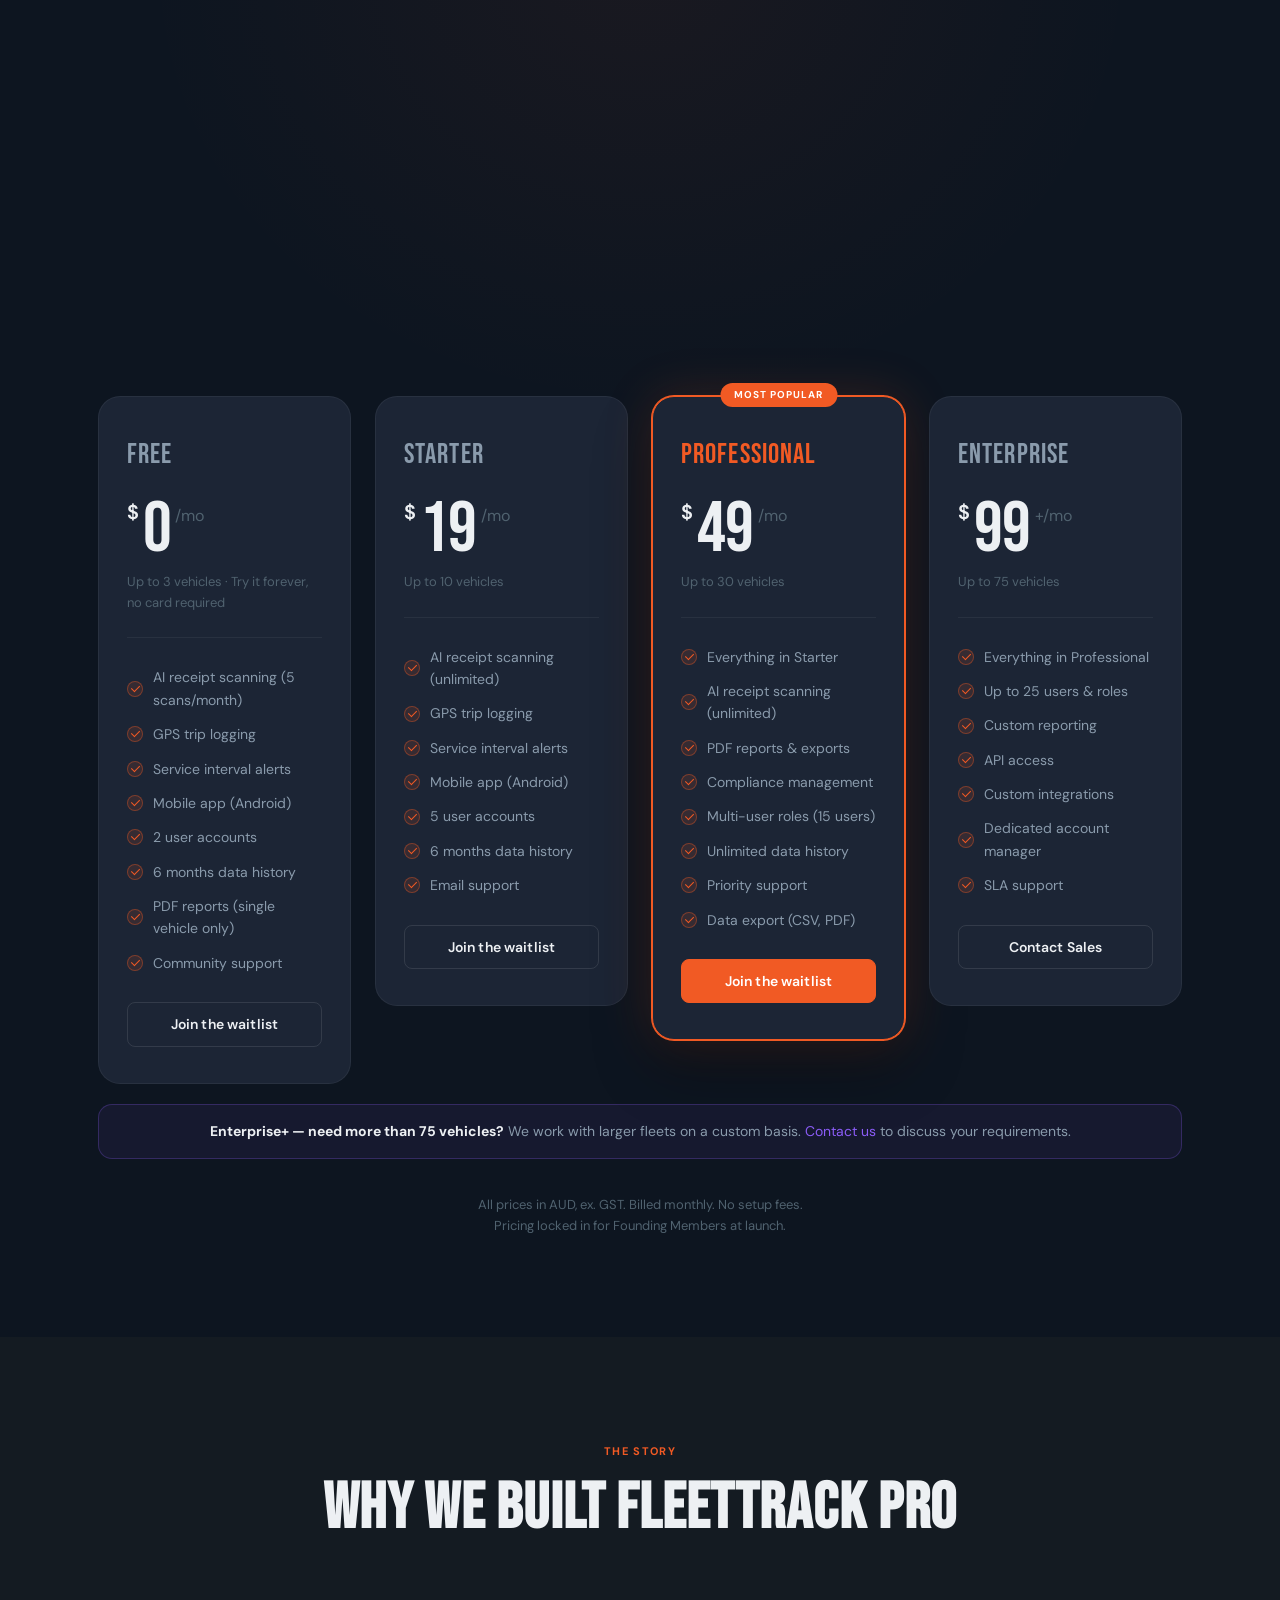
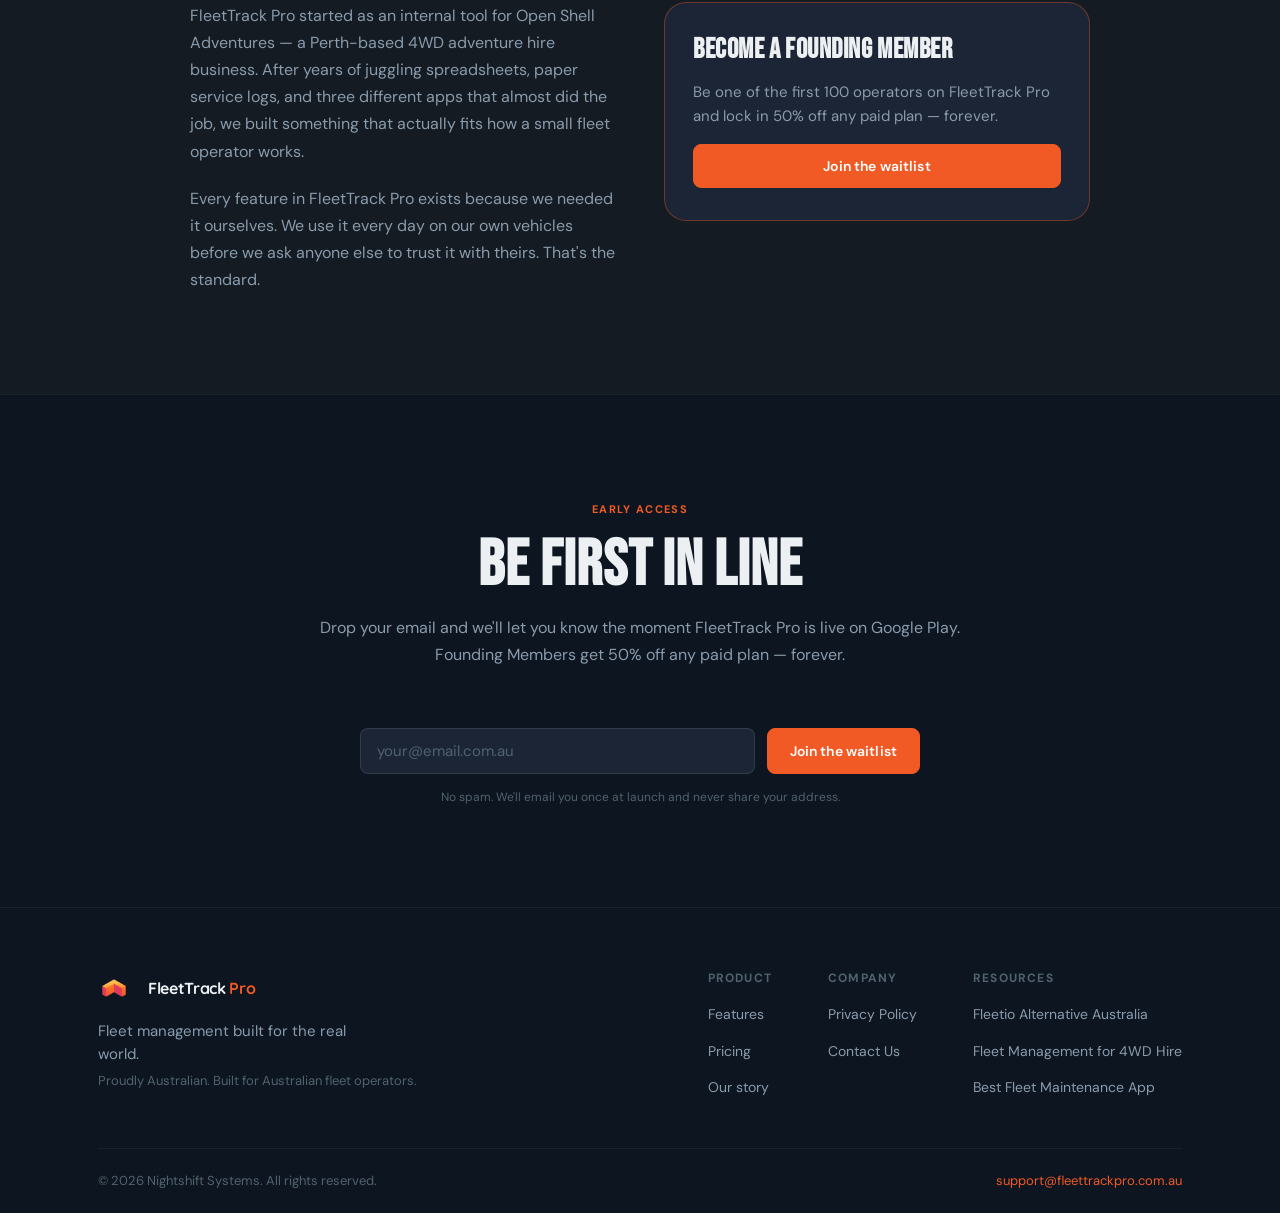
==== commit 3c128285: "Add Open Shell Adventures backlinks across content pages Wrapped all 9 body-text mentions of "Open S" ====
--- a/index.html
+++ b/index.html
@@ -1,19 +1,20 @@
 <!DOCTYPE html>
+
 <html lang="en-AU">
 <head>
-    <meta charset="UTF-8">
-    <meta name="viewport" content="width=device-width, initial-scale=1.0">
-    <title>FleetTrack Pro — Fleet Maintenance App for Small Fleets</title>
-    <meta name="description" content="FleetTrack Pro — fleet maintenance for Australian small fleets. AI receipt scanning, GPS trips, service reminders, inspection checklists. Android.">
-    <meta property="og:title" content="FleetTrack Pro — Fleet Management Built for the Real World">
-    <meta property="og:description" content="Mobile-first fleet maintenance app for Australian small fleet operators. AI receipt scanning, GPS trips, service reminders, inspection checklists, and compliance tracking. Android.">
-    <meta property="og:type" content="website">
-    <meta property="og:url"  content="https://fleettrackpro.com.au/">
-    <meta property="og:locale" content="en_AU">
-    <!-- TODO: regenerate og:image at 1200×630 for proper social previews (current asset is 800×400 — will letterbox) -->
-    <meta property="og:image" content="https://fleettrackpro.com.au/Assets/logo-full.png">
-    <link rel="canonical" href="https://fleettrackpro.com.au">
-    <script type="application/ld+json">
+<meta charset="utf-8"/>
+<meta content="width=device-width, initial-scale=1.0" name="viewport"/>
+<title>FleetTrack Pro — Fleet Maintenance App for Small Fleets</title>
+<meta content="FleetTrack Pro — fleet maintenance for Australian small fleets. AI receipt scanning, GPS trips, service reminders, inspection checklists. Android." name="description"/>
+<meta content="FleetTrack Pro — Fleet Management Built for the Real World" property="og:title"/>
+<meta content="Mobile-first fleet maintenance app for Australian small fleet operators. AI receipt scanning, GPS trips, service reminders, inspection checklists, and compliance tracking. Android." property="og:description"/>
+<meta content="website" property="og:type"/>
+<meta content="https://fleettrackpro.com.au/" property="og:url"/>
+<meta content="en_AU" property="og:locale"/>
+<!-- TODO: regenerate og:image at 1200×630 for proper social previews (current asset is 800×400 — will letterbox) -->
+<meta content="https://fleettrackpro.com.au/Assets/logo-full.png" property="og:image"/>
+<link href="https://fleettrackpro.com.au" rel="canonical"/>
+<script type="application/ld+json">
     {
       "@context": "https://schema.org",
       "@type": "SoftwareApplication",
@@ -37,7 +38,7 @@
       "featureList": "AI receipt scanning, GPS trip logging, service interval reminders, inspection checklists, compliance tracking, cost reporting, PDF reports, multi-user team management"
     }
     </script>
-    <script type="application/ld+json">
+<script type="application/ld+json">
     {
       "@context": "https://schema.org",
       "@type": "Organization",
@@ -59,571 +60,484 @@
       }
     }
     </script>
-    <link rel="icon" type="image/svg+xml" href="data:image/svg+xml,%3Csvg xmlns='http://www.w3.org/2000/svg' viewBox='0 0 32 32'%3E%3Crect width='32' height='32' rx='7' fill='%23F15A24'/%3E%3Ctext x='50%25' y='73%25' text-anchor='middle' font-family='Arial Black,sans-serif' font-size='18' font-weight='900' fill='white'%3EF%3C/text%3E%3C/svg%3E">
-    <link rel="preconnect" href="https://fonts.googleapis.com">
-    <link rel="preconnect" href="https://fonts.gstatic.com" crossorigin>
-    <link href="https://fonts.googleapis.com/css2?family=Bebas+Neue&family=DM+Sans:ital,opsz,wght@0,9..40,300;0,9..40,400;0,9..40,500;0,9..40,600;1,9..40,400&family=Quicksand:wght@600;700&display=swap" rel="stylesheet">
-    <link rel="stylesheet" href="style.css">
+<link href="data:image/svg+xml,%3Csvg xmlns='http://www.w3.org/2000/svg' viewBox='0 0 32 32'%3E%3Crect width='32' height='32' rx='7' fill='%23F15A24'/%3E%3Ctext x='50%25' y='73%25' text-anchor='middle' font-family='Arial Black,sans-serif' font-size='18' font-weight='900' fill='white'%3EF%3C/text%3E%3C/svg%3E" rel="icon" type="image/svg+xml"/>
+<link href="https://fonts.googleapis.com" rel="preconnect"/>
+<link crossorigin="" href="https://fonts.gstatic.com" rel="preconnect"/>
+<link href="https://fonts.googleapis.com/css2?family=Bebas+Neue&amp;family=DM+Sans:ital,opsz,wght@0,9..40,300;0,9..40,400;0,9..40,500;0,9..40,600;1,9..40,400&amp;family=Quicksand:wght@600;700&amp;display=swap" rel="stylesheet"/>
+<link href="style.css" rel="stylesheet"/>
 </head>
 <body>
-
 <!-- =========================================================
      NAVIGATION
      ========================================================= -->
 <nav class="navbar" id="navbar">
-    <div class="nav-inner">
-        <a href="/" class="nav-logo">
-            <img src="Assets/logo-mark.png" alt="FleetTrack Pro" class="logo-mark">
-            <span class="logo-wordmark">FleetTrack <em>Pro</em></span>
-        </a>
-        <ul class="nav-links" id="navLinks">
-            <li><a href="#features">Features</a></li>
-            <li><a href="#pricing">Pricing</a></li>
-            <li><a href="#testimonials">Our story</a></li>
-            <li><a href="privacy.html">Privacy</a></li>
-        </ul>
-        <div class="nav-actions">
-            <a href="#pricing" class="btn btn-primary nav-cta">Get Started</a>
-            <button class="nav-hamburger" id="navHamburger" aria-label="Open menu">
-                <span></span><span></span><span></span>
-            </button>
-        </div>
-    </div>
+<div class="nav-inner">
+<a class="nav-logo" href="/">
+<img alt="FleetTrack Pro" class="logo-mark" src="Assets/logo-mark.png"/>
+<span class="logo-wordmark">FleetTrack <em>Pro</em></span>
+</a>
+<ul class="nav-links" id="navLinks">
+<li><a href="#features">Features</a></li>
+<li><a href="#pricing">Pricing</a></li>
+<li><a href="#testimonials">Our story</a></li>
+<li><a href="privacy.html">Privacy</a></li>
+</ul>
+<div class="nav-actions">
+<a class="btn btn-primary nav-cta" href="#pricing">Get Started</a>
+<button aria-label="Open menu" class="nav-hamburger" id="navHamburger">
+<span></span><span></span><span></span>
+</button>
+</div>
+</div>
 </nav>
-
 <!-- =========================================================
      HERO
      ========================================================= -->
 <section class="hero" id="hero">
-    <div class="hero-grain" aria-hidden="true"></div>
-    <div class="hero-grid-bg" aria-hidden="true"></div>
-
-    <div class="container">
-        <div class="hero-layout">
-
-            <div class="hero-text">
-                <div class="hero-eyebrow" data-stagger="0">
-                    <span class="eyebrow-pip"></span>
+<div aria-hidden="true" class="hero-grain"></div>
+<div aria-hidden="true" class="hero-grid-bg"></div>
+<div class="container">
+<div class="hero-layout">
+<div class="hero-text">
+<div class="hero-eyebrow" data-stagger="0">
+<span class="eyebrow-pip"></span>
                     Purpose-built for Australian fleet operators
                 </div>
-
-                <h1 class="hero-heading" data-stagger="160">
-                    Fleet Management<br>
-                    Built for<br>
-                    <span class="text-accent">The Real World</span>
-                </h1>
-
-                <p class="hero-subtext" data-stagger="320">
+<h1 class="hero-heading" data-stagger="160">
+                    Fleet Management<br/>
+                    Built for<br/>
+<span class="text-accent">The Real World</span>
+</h1>
+<p class="hero-subtext" data-stagger="320">
                     Stop juggling spreadsheets, sticky notes and paper dockets.
                     FleetTrack Pro puts every vehicle, expense and compliance
                     deadline in one powerful mobile app.
                 </p>
-
-                <div class="hero-ctas" data-stagger="480">
-                    <a href="#waitlist" class="btn btn-primary hero-cta-btn">Join the waitlist</a>
-                </div>
-
-                <div class="hero-proof" data-stagger="640">
-                    <div class="hero-prelaunch">
-                        <span class="prelaunch-label">Launching soon on Google Play</span>
-                        <span class="prelaunch-body">Built by a Perth fleet operator. Running live at Open Shell Adventures.</span>
-                    </div>
-                </div>
-            </div>
-
-            <!-- Hero Device -->
-            <div class="hero-visual">
-                <div class="hero-scroll-wrap" id="heroScroll">
-                    <div class="hero-device-wrap" id="heroDevice">
-                        <div class="hero-device-glow" aria-hidden="true"></div>
-                        <div class="hero-device-float">
-                            <img src="Assets/screen-home.png"
-                                 alt="FleetTrack Pro Home screen showing fleet overview, monthly spend, and recent activity"
-                                 class="hero-device-img"
-                                 width="931" height="1145"
-                                 loading="eager">
-                        </div>
-                    </div>
-                </div>
-            </div>
-
+<div class="hero-ctas" data-stagger="480">
+<a class="btn btn-primary hero-cta-btn" href="#waitlist">Join the waitlist</a>
+</div>
+<div class="hero-proof" data-stagger="640">
+<div class="hero-prelaunch">
+<span class="prelaunch-label">Launching soon on Google Play</span>
+<span class="prelaunch-body">Built by a Perth fleet operator. Running live at <a href="https://openshell.com.au/" rel="noopener noreferrer" target="_blank">Open Shell Adventures</a>.</span>
+</div>
+</div>
+</div>
+<!-- Hero Device -->
+<div class="hero-visual">
+<div class="hero-scroll-wrap" id="heroScroll">
+<div class="hero-device-wrap" id="heroDevice">
+<div aria-hidden="true" class="hero-device-glow"></div>
+<div class="hero-device-float">
+<img alt="FleetTrack Pro Home screen showing fleet overview, monthly spend, and recent activity" class="hero-device-img" height="1145" loading="eager" src="Assets/screen-home.png" width="931"/>
+</div>
+</div>
+</div>
+</div>
+</div>
+</div>
+</section>
+<!-- =========================================================
+     FEATURES
+     ========================================================= -->
+<section class="features" id="features">
+<div class="container">
+<div class="section-header" data-reveal="">
+<span class="section-label">Features</span>
+<h2 class="section-title">Everything your fleet needs</h2>
+<p class="section-subtitle">Purpose-built tools for Australian fleet operators. No fluff — just what matters on the job.</p>
+</div>
+<div class="features-grid">
+<div class="feature-card" data-reveal="" data-reveal-delay="0">
+<div class="feature-icon">
+<svg fill="none" stroke="currentColor" stroke-linecap="round" stroke-linejoin="round" stroke-width="1.5" viewbox="0 0 24 24">
+<rect height="20" rx="2" width="14" x="5" y="2"></rect>
+<line x1="9" x2="15" y1="7" y2="7"></line>
+<line x1="9" x2="13" y1="11" y2="11"></line>
+<circle cx="17" cy="16" r="3"></circle>
+<line x1="19.4" x2="22" y1="18.4" y2="21"></line>
+</svg>
+</div>
+<h3 class="feature-title">AI Receipt Scanning</h3>
+<p class="feature-desc">Snap a photo or upload a PDF receipt. AI extracts the vendor, date, amount, and line items. If it reads a plate number, it auto-matches the vehicle in your fleet.</p>
+</div>
+<div class="feature-card" data-reveal="" data-reveal-delay="80">
+<div class="feature-icon">
+<svg fill="none" stroke="currentColor" stroke-linecap="round" stroke-linejoin="round" stroke-width="1.5" viewbox="0 0 24 24">
+<path d="M12 2C8.13 2 5 5.13 5 9c0 5.25 7 13 7 13s7-7.75 7-13c0-3.87-3.13-7-7-7z"></path>
+<circle cx="12" cy="9" r="2.5"></circle>
+</svg>
+</div>
+<h3 class="feature-title">GPS Trip Logging</h3>
+<p class="feature-desc">Log GPS trips with business or personal classification for ATO logbook compliance. Start and end odometer readings, reverse-geocoded addresses, and downloadable trip reports.</p>
+</div>
+<div class="feature-card" data-reveal="" data-reveal-delay="160">
+<div class="feature-icon">
+<svg fill="none" stroke="currentColor" stroke-linecap="round" stroke-linejoin="round" stroke-width="1.5" viewbox="0 0 24 24">
+<rect height="14" rx="2" width="18" x="3" y="5"></rect>
+<polyline points="9,9 12,12 15,9"></polyline>
+<line x1="12" x2="12" y1="12" y2="16"></line>
+<line x1="7" x2="7" y1="8" y2="8"></line>
+</svg>
+</div>
+<h3 class="feature-title">Inspection Checklists</h3>
+<p class="feature-desc">Pre-trip checks, post-trip inspections, daily walkarounds — build custom checklists for your fleet and track who completed what, when, with photos.</p>
+</div>
+<div class="feature-card" data-reveal="" data-reveal-delay="0">
+<div class="feature-icon">
+<svg fill="none" stroke="currentColor" stroke-linecap="round" stroke-linejoin="round" stroke-width="1.5" viewbox="0 0 24 24">
+<path d="M12 2L3 7v5c0 5.55 3.84 10.74 9 12 5.16-1.26 9-6.45 9-12V7L12 2z"></path>
+<polyline points="9,12 11,14 15,10"></polyline>
+</svg>
+</div>
+<h3 class="feature-title">Compliance Management</h3>
+<p class="feature-desc">Track more than rego and insurance. Add custom compliance fields — fire extinguisher expiry, roadworthy certificates, any date-based requirement — with automatic reminders when they're due.</p>
+</div>
+<div class="feature-card" data-reveal="" data-reveal-delay="80">
+<div class="feature-icon">
+<svg fill="none" stroke="currentColor" stroke-linecap="round" stroke-linejoin="round" stroke-width="1.5" viewbox="0 0 24 24">
+<path d="M14 2H6a2 2 0 0 0-2 2v16a2 2 0 0 0 2 2h12a2 2 0 0 0 2-2V8z"></path>
+<polyline points="14,2 14,8 20,8"></polyline>
+<line x1="16" x2="8" y1="13" y2="13"></line>
+<line x1="16" x2="8" y1="17" y2="17"></line>
+<line x1="10" x2="8" y1="9" y2="9"></line>
+</svg>
+</div>
+<h3 class="feature-title">PDF Reports</h3>
+<p class="feature-desc">Generate professional maintenance and expense reports in seconds. Ready for your accountant, fleet manager or insurance claim.</p>
+</div>
+<div class="feature-card" data-reveal="" data-reveal-delay="160">
+<div class="feature-icon">
+<svg fill="none" stroke="currentColor" stroke-linecap="round" stroke-linejoin="round" stroke-width="1.5" viewbox="0 0 24 24">
+<path d="M17 21v-2a4 4 0 0 0-4-4H5a4 4 0 0 0-4 4v2"></path>
+<circle cx="9" cy="7" r="4"></circle>
+<path d="M23 21v-2a4 4 0 0 0-3-3.87"></path>
+<path d="M16 3.13a4 4 0 0 1 0 7.75"></path>
+</svg>
+</div>
+<h3 class="feature-title">Team Management</h3>
+<p class="feature-desc">Invite your team with a join code or email link. Four roles — Owner, Manager, Technician, Driver — control who can log maintenance, track trips, and manage vehicles.</p>
+</div>
+<div class="feature-card" data-reveal="" data-reveal-delay="0">
+<div class="feature-icon">
+<svg fill="none" stroke="currentColor" stroke-linecap="round" stroke-linejoin="round" stroke-width="1.5" viewbox="0 0 24 24">
+<path d="M18 8A6 6 0 0 0 6 8c0 7-3 9-3 9h18s-3-2-3-9"></path>
+<path d="M13.73 21a2 2 0 0 1-3.46 0"></path>
+</svg>
+</div>
+<h3 class="feature-title">Service Interval Alerts</h3>
+<p class="feature-desc">Distance and time-based alerts ensure scheduled maintenance never slips. Your vehicles stay in peak condition, your liability stays low.</p>
+</div>
+</div>
+</div>
+</section>
+<!-- =========================================================
+     STICKY SCROLL SHOWCASE
+     ========================================================= -->
+<section class="showcase" id="showcase">
+<div class="container">
+<div class="section-header" data-reveal="">
+<span class="section-label">See it in action</span>
+<h2 class="section-title">Built for real fleets</h2>
+<p class="section-subtitle">Every screen from the live app, running on real vehicles at <a href="https://openshell.com.au/" rel="noopener noreferrer" target="_blank">Open Shell Adventures</a>.</p>
+</div>
+</div>
+<div class="showcase-track">
+<!-- Sticky phone (desktop) -->
+<div aria-hidden="true" class="showcase-phone-col">
+<div class="showcase-phone-wrap">
+<div class="showcase-phone-glow"></div>
+<img alt="FleetTrack Pro app screen" class="showcase-phone-img" height="1145" id="showcaseScreen" loading="lazy" src="Assets/screen-home.png" width="931"/>
+</div>
+</div>
+<!-- Scrolling copy slides -->
+<div class="showcase-slides-col">
+<div class="showcase-slide" data-alt="FleetTrack Pro home dashboard showing fleet overview and monthly spend" data-screen="Assets/screen-home.png">
+<img alt="FleetTrack Pro home dashboard" class="showcase-mobile-img" loading="lazy" src="Assets/screen-home.png"/>
+<div class="showcase-copy">
+<span class="showcase-num">01</span>
+<h3 class="showcase-heading">Your fleet<br/>at a glance</h3>
+<p class="showcase-body">Monthly spend, active alerts, and recent jobs — everything the moment you open the app.</p>
+</div>
+</div>
+<div class="showcase-slide" data-alt="FleetTrack Pro maintenance log showing jobs across the fleet" data-screen="Assets/screen-maintenance.png">
+<img alt="FleetTrack Pro maintenance log" class="showcase-mobile-img" loading="lazy" src="Assets/screen-maintenance.png"/>
+<div class="showcase-copy">
+<span class="showcase-num">02</span>
+<h3 class="showcase-heading">Maintenance,<br/>logged</h3>
+<p class="showcase-body">Every job across the fleet with costs and status. Grouped by vehicle, filterable by date.</p>
+</div>
+</div>
+<div class="showcase-slide" data-alt="FleetTrack Pro vehicle detail screen showing costs and service history" data-screen="Assets/screen-vehicle-detail.png">
+<img alt="FleetTrack Pro vehicle detail" class="showcase-mobile-img" loading="lazy" src="Assets/screen-vehicle-detail.png"/>
+<div class="showcase-copy">
+<span class="showcase-num">03</span>
+<h3 class="showcase-heading">Full vehicle<br/>history</h3>
+<p class="showcase-body">Costs, odometer, compliance dates, and service history — all in one screen per vehicle.</p>
+</div>
+</div>
+</div>
+</div>
+</section>
+<!-- =========================================================
+     SCREENSHOT GALLERY
+     ========================================================= -->
+<section class="screenshots" id="screenshots">
+<div class="container">
+<div class="section-header" data-reveal="">
+<span class="section-label">See it in action</span>
+<h2 class="section-title">Real screens. Real fleet. Real data.</h2>
+<p class="section-subtitle">Every screenshot is from the live app, running on real vehicles at <a href="https://openshell.com.au/" rel="noopener noreferrer" target="_blank">Open Shell Adventures</a>.</p>
+</div>
+<div class="screenshots-grid">
+<div class="screenshot-item" data-reveal="" data-reveal-delay="0">
+<div class="gallery-phone-outer">
+<div class="phone-glow"></div>
+<div class="phone-frame gallery-phone-frame">
+<div class="phone-notch"></div>
+<img alt="Vehicle detail screen showing Oyster MK 2 Ford Ranger with compliance and maintenance history" class="phone-screenshot" loading="lazy" src="Assets/ss2.jpeg"/>
+<div class="phone-home-bar"></div>
+</div>
+</div>
+<div class="screenshot-caption">
+<strong class="caption-heading">Every vehicle, one screen</strong>
+<p class="caption-body">Service history, compliance, costs, and odometer — all in one place per vehicle.</p>
+</div>
+</div>
+<div class="screenshot-item" data-reveal="" data-reveal-delay="100">
+<div class="gallery-phone-outer">
+<div class="phone-glow"></div>
+<div class="phone-frame gallery-phone-frame">
+<div class="phone-notch"></div>
+<img alt="Service and maintenance tab showing completed jobs for Oyster MK 2 with dates, kilometres and costs" class="phone-screenshot" loading="lazy" src="Assets/ss4.jpeg"/>
+<div class="phone-home-bar"></div>
+</div>
+</div>
+<div class="screenshot-caption">
+<strong class="caption-heading">Maintenance, logged.</strong>
+<p class="caption-body">Every job tracked with date, kilometres, cost, and completion status. Grouped by vehicle, sortable by status.</p>
+</div>
+</div>
+<div class="screenshot-item" data-reveal="" data-reveal-delay="200">
+<div class="gallery-phone-outer">
+<div class="phone-glow"></div>
+<div class="phone-frame gallery-phone-frame">
+<div class="phone-notch"></div>
+<img alt="Vehicle detail screen showing Oyster MK 1 Toyota Hilux with registration compliance OK and expiry date" class="phone-screenshot" loading="lazy" src="Assets/ss6.jpeg"/>
+<div class="phone-home-bar"></div>
+</div>
+</div>
+<div class="screenshot-caption">
+<strong class="caption-heading">Compliance, sorted.</strong>
+<p class="caption-body">Registration and insurance expiry dates tracked per vehicle. Mark renewed in one tap.</p>
+</div>
+</div>
+<div class="screenshot-item" data-reveal="" data-reveal-delay="300">
+<div class="gallery-phone-outer">
+<div class="phone-glow"></div>
+<div class="phone-frame gallery-phone-frame">
+<div class="phone-notch"></div>
+<img alt="PDF report period selector showing quarterly presets and Financial Year option for Australian businesses" class="phone-screenshot" loading="lazy" src="Assets/ss7.jpeg"/>
+<div class="phone-home-bar"></div>
+</div>
+</div>
+<div class="screenshot-caption">
+<strong class="caption-heading">Reports in seconds.</strong>
+<p class="caption-body">Branded PDF reports for any quarter, financial year, or custom date range. Ready for your accountant.</p>
+</div>
+</div>
+</div>
+</div>
+</section>
+<!-- =========================================================
+     PRICING
+     ========================================================= -->
+<section class="pricing" id="pricing">
+<div class="container">
+<div class="section-header" data-reveal="">
+<span class="section-label">Pricing</span>
+<h2 class="section-title">Simple, honest pricing</h2>
+<p class="section-subtitle">No contracts. No hidden fees. Cancel any time. Annual plans available — 2 months free.</p>
+</div>
+<div class="pricing-trial-banner" data-reveal="">
+<strong>14-day free trial of Professional tier on every new account. No credit card required.</strong> After the trial, your account auto-downgrades to Free — your data stays.
         </div>
-    </div>
-</section>
-
-<!-- =========================================================
-     FEATURES
-     ========================================================= -->
-<section class="features" id="features">
-    <div class="container">
-        <div class="section-header" data-reveal>
-            <span class="section-label">Features</span>
-            <h2 class="section-title">Everything your fleet needs</h2>
-            <p class="section-subtitle">Purpose-built tools for Australian fleet operators. No fluff — just what matters on the job.</p>
-        </div>
-
-        <div class="features-grid">
-
-            <div class="feature-card" data-reveal data-reveal-delay="0">
-                <div class="feature-icon">
-                    <svg viewBox="0 0 24 24" fill="none" stroke="currentColor" stroke-width="1.5" stroke-linecap="round" stroke-linejoin="round">
-                        <rect x="5" y="2" width="14" height="20" rx="2"/>
-                        <line x1="9" y1="7" x2="15" y2="7"/>
-                        <line x1="9" y1="11" x2="13" y2="11"/>
-                        <circle cx="17" cy="16" r="3"/>
-                        <line x1="19.4" y1="18.4" x2="22" y2="21"/>
-                    </svg>
-                </div>
-                <h3 class="feature-title">AI Receipt Scanning</h3>
-                <p class="feature-desc">Snap a photo or upload a PDF receipt. AI extracts the vendor, date, amount, and line items. If it reads a plate number, it auto-matches the vehicle in your fleet.</p>
-            </div>
-
-            <div class="feature-card" data-reveal data-reveal-delay="80">
-                <div class="feature-icon">
-                    <svg viewBox="0 0 24 24" fill="none" stroke="currentColor" stroke-width="1.5" stroke-linecap="round" stroke-linejoin="round">
-                        <path d="M12 2C8.13 2 5 5.13 5 9c0 5.25 7 13 7 13s7-7.75 7-13c0-3.87-3.13-7-7-7z"/>
-                        <circle cx="12" cy="9" r="2.5"/>
-                    </svg>
-                </div>
-                <h3 class="feature-title">GPS Trip Logging</h3>
-                <p class="feature-desc">Log GPS trips with business or personal classification for ATO logbook compliance. Start and end odometer readings, reverse-geocoded addresses, and downloadable trip reports.</p>
-            </div>
-
-            <div class="feature-card" data-reveal data-reveal-delay="160">
-                <div class="feature-icon">
-                    <svg viewBox="0 0 24 24" fill="none" stroke="currentColor" stroke-width="1.5" stroke-linecap="round" stroke-linejoin="round">
-                        <rect x="3" y="5" width="18" height="14" rx="2"/>
-                        <polyline points="9,9 12,12 15,9"/>
-                        <line x1="12" y1="12" x2="12" y2="16"/>
-                        <line x1="7" y1="8" x2="7" y2="8"/>
-                    </svg>
-                </div>
-                <h3 class="feature-title">Inspection Checklists</h3>
-                <p class="feature-desc">Pre-trip checks, post-trip inspections, daily walkarounds — build custom checklists for your fleet and track who completed what, when, with photos.</p>
-            </div>
-
-            <div class="feature-card" data-reveal data-reveal-delay="0">
-                <div class="feature-icon">
-                    <svg viewBox="0 0 24 24" fill="none" stroke="currentColor" stroke-width="1.5" stroke-linecap="round" stroke-linejoin="round">
-                        <path d="M12 2L3 7v5c0 5.55 3.84 10.74 9 12 5.16-1.26 9-6.45 9-12V7L12 2z"/>
-                        <polyline points="9,12 11,14 15,10"/>
-                    </svg>
-                </div>
-                <h3 class="feature-title">Compliance Management</h3>
-                <p class="feature-desc">Track more than rego and insurance. Add custom compliance fields — fire extinguisher expiry, roadworthy certificates, any date-based requirement — with automatic reminders when they're due.</p>
-            </div>
-
-            <div class="feature-card" data-reveal data-reveal-delay="80">
-                <div class="feature-icon">
-                    <svg viewBox="0 0 24 24" fill="none" stroke="currentColor" stroke-width="1.5" stroke-linecap="round" stroke-linejoin="round">
-                        <path d="M14 2H6a2 2 0 0 0-2 2v16a2 2 0 0 0 2 2h12a2 2 0 0 0 2-2V8z"/>
-                        <polyline points="14,2 14,8 20,8"/>
-                        <line x1="16" y1="13" x2="8" y2="13"/>
-                        <line x1="16" y1="17" x2="8" y2="17"/>
-                        <line x1="10" y1="9" x2="8" y2="9"/>
-                    </svg>
-                </div>
-                <h3 class="feature-title">PDF Reports</h3>
-                <p class="feature-desc">Generate professional maintenance and expense reports in seconds. Ready for your accountant, fleet manager or insurance claim.</p>
-            </div>
-
-            <div class="feature-card" data-reveal data-reveal-delay="160">
-                <div class="feature-icon">
-                    <svg viewBox="0 0 24 24" fill="none" stroke="currentColor" stroke-width="1.5" stroke-linecap="round" stroke-linejoin="round">
-                        <path d="M17 21v-2a4 4 0 0 0-4-4H5a4 4 0 0 0-4 4v2"/>
-                        <circle cx="9" cy="7" r="4"/>
-                        <path d="M23 21v-2a4 4 0 0 0-3-3.87"/>
-                        <path d="M16 3.13a4 4 0 0 1 0 7.75"/>
-                    </svg>
-                </div>
-                <h3 class="feature-title">Team Management</h3>
-                <p class="feature-desc">Invite your team with a join code or email link. Four roles — Owner, Manager, Technician, Driver — control who can log maintenance, track trips, and manage vehicles.</p>
-            </div>
-
-            <div class="feature-card" data-reveal data-reveal-delay="0">
-                <div class="feature-icon">
-                    <svg viewBox="0 0 24 24" fill="none" stroke="currentColor" stroke-width="1.5" stroke-linecap="round" stroke-linejoin="round">
-                        <path d="M18 8A6 6 0 0 0 6 8c0 7-3 9-3 9h18s-3-2-3-9"/>
-                        <path d="M13.73 21a2 2 0 0 1-3.46 0"/>
-                    </svg>
-                </div>
-                <h3 class="feature-title">Service Interval Alerts</h3>
-                <p class="feature-desc">Distance and time-based alerts ensure scheduled maintenance never slips. Your vehicles stay in peak condition, your liability stays low.</p>
-            </div>
-
-        </div>
-    </div>
-</section>
-
-<!-- =========================================================
-     STICKY SCROLL SHOWCASE
-     ========================================================= -->
-<section class="showcase" id="showcase">
-    <div class="container">
-        <div class="section-header" data-reveal>
-            <span class="section-label">See it in action</span>
-            <h2 class="section-title">Built for real fleets</h2>
-            <p class="section-subtitle">Every screen from the live app, running on real vehicles at Open Shell Adventures.</p>
-        </div>
-    </div>
-    <div class="showcase-track">
-
-        <!-- Sticky phone (desktop) -->
-        <div class="showcase-phone-col" aria-hidden="true">
-            <div class="showcase-phone-wrap">
-                <div class="showcase-phone-glow"></div>
-                <img class="showcase-phone-img" id="showcaseScreen"
-                     src="Assets/screen-home.png"
-                     alt="FleetTrack Pro app screen"
-                     width="931" height="1145"
-                     loading="lazy">
-            </div>
-        </div>
-
-        <!-- Scrolling copy slides -->
-        <div class="showcase-slides-col">
-
-            <div class="showcase-slide"
-                 data-screen="Assets/screen-home.png"
-                 data-alt="FleetTrack Pro home dashboard showing fleet overview and monthly spend">
-                <img class="showcase-mobile-img"
-                     src="Assets/screen-home.png"
-                     alt="FleetTrack Pro home dashboard"
-                     loading="lazy">
-                <div class="showcase-copy">
-                    <span class="showcase-num">01</span>
-                    <h3 class="showcase-heading">Your fleet<br>at a glance</h3>
-                    <p class="showcase-body">Monthly spend, active alerts, and recent jobs — everything the moment you open the app.</p>
-                </div>
-            </div>
-
-            <div class="showcase-slide"
-                 data-screen="Assets/screen-maintenance.png"
-                 data-alt="FleetTrack Pro maintenance log showing jobs across the fleet">
-                <img class="showcase-mobile-img"
-                     src="Assets/screen-maintenance.png"
-                     alt="FleetTrack Pro maintenance log"
-                     loading="lazy">
-                <div class="showcase-copy">
-                    <span class="showcase-num">02</span>
-                    <h3 class="showcase-heading">Maintenance,<br>logged</h3>
-                    <p class="showcase-body">Every job across the fleet with costs and status. Grouped by vehicle, filterable by date.</p>
-                </div>
-            </div>
-
-            <div class="showcase-slide"
-                 data-screen="Assets/screen-vehicle-detail.png"
-                 data-alt="FleetTrack Pro vehicle detail screen showing costs and service history">
-                <img class="showcase-mobile-img"
-                     src="Assets/screen-vehicle-detail.png"
-                     alt="FleetTrack Pro vehicle detail"
-                     loading="lazy">
-                <div class="showcase-copy">
-                    <span class="showcase-num">03</span>
-                    <h3 class="showcase-heading">Full vehicle<br>history</h3>
-                    <p class="showcase-body">Costs, odometer, compliance dates, and service history — all in one screen per vehicle.</p>
-                </div>
-            </div>
-
-        </div>
-    </div>
-</section>
-
-<!-- =========================================================
-     SCREENSHOT GALLERY
-     ========================================================= -->
-<section class="screenshots" id="screenshots">
-    <div class="container">
-        <div class="section-header" data-reveal>
-            <span class="section-label">See it in action</span>
-            <h2 class="section-title">Real screens. Real fleet. Real data.</h2>
-            <p class="section-subtitle">Every screenshot is from the live app, running on real vehicles at Open Shell Adventures.</p>
-        </div>
-
-        <div class="screenshots-grid">
-
-            <div class="screenshot-item" data-reveal data-reveal-delay="0">
-                <div class="gallery-phone-outer">
-                    <div class="phone-glow"></div>
-                    <div class="phone-frame gallery-phone-frame">
-                        <div class="phone-notch"></div>
-                        <img src="Assets/ss2.jpeg"
-                             alt="Vehicle detail screen showing Oyster MK 2 Ford Ranger with compliance and maintenance history"
-                             class="phone-screenshot"
-                             loading="lazy">
-                        <div class="phone-home-bar"></div>
-                    </div>
-                </div>
-                <div class="screenshot-caption">
-                    <strong class="caption-heading">Every vehicle, one screen</strong>
-                    <p class="caption-body">Service history, compliance, costs, and odometer — all in one place per vehicle.</p>
-                </div>
-            </div>
-
-            <div class="screenshot-item" data-reveal data-reveal-delay="100">
-                <div class="gallery-phone-outer">
-                    <div class="phone-glow"></div>
-                    <div class="phone-frame gallery-phone-frame">
-                        <div class="phone-notch"></div>
-                        <img src="Assets/ss4.jpeg"
-                             alt="Service and maintenance tab showing completed jobs for Oyster MK 2 with dates, kilometres and costs"
-                             class="phone-screenshot"
-                             loading="lazy">
-                        <div class="phone-home-bar"></div>
-                    </div>
-                </div>
-                <div class="screenshot-caption">
-                    <strong class="caption-heading">Maintenance, logged.</strong>
-                    <p class="caption-body">Every job tracked with date, kilometres, cost, and completion status. Grouped by vehicle, sortable by status.</p>
-                </div>
-            </div>
-
-            <div class="screenshot-item" data-reveal data-reveal-delay="200">
-                <div class="gallery-phone-outer">
-                    <div class="phone-glow"></div>
-                    <div class="phone-frame gallery-phone-frame">
-                        <div class="phone-notch"></div>
-                        <img src="Assets/ss6.jpeg"
-                             alt="Vehicle detail screen showing Oyster MK 1 Toyota Hilux with registration compliance OK and expiry date"
-                             class="phone-screenshot"
-                             loading="lazy">
-                        <div class="phone-home-bar"></div>
-                    </div>
-                </div>
-                <div class="screenshot-caption">
-                    <strong class="caption-heading">Compliance, sorted.</strong>
-                    <p class="caption-body">Registration and insurance expiry dates tracked per vehicle. Mark renewed in one tap.</p>
-                </div>
-            </div>
-
-            <div class="screenshot-item" data-reveal data-reveal-delay="300">
-                <div class="gallery-phone-outer">
-                    <div class="phone-glow"></div>
-                    <div class="phone-frame gallery-phone-frame">
-                        <div class="phone-notch"></div>
-                        <img src="Assets/ss7.jpeg"
-                             alt="PDF report period selector showing quarterly presets and Financial Year option for Australian businesses"
-                             class="phone-screenshot"
-                             loading="lazy">
-                        <div class="phone-home-bar"></div>
-                    </div>
-                </div>
-                <div class="screenshot-caption">
-                    <strong class="caption-heading">Reports in seconds.</strong>
-                    <p class="caption-body">Branded PDF reports for any quarter, financial year, or custom date range. Ready for your accountant.</p>
-                </div>
-            </div>
-
-        </div>
-    </div>
-</section>
-
-<!-- =========================================================
-     PRICING
-     ========================================================= -->
-<section class="pricing" id="pricing">
-    <div class="container">
-        <div class="section-header" data-reveal>
-            <span class="section-label">Pricing</span>
-            <h2 class="section-title">Simple, honest pricing</h2>
-            <p class="section-subtitle">No contracts. No hidden fees. Cancel any time. Annual plans available — 2 months free.</p>
-        </div>
-
-        <div class="pricing-trial-banner" data-reveal>
-            <strong>14-day free trial of Professional tier on every new account. No credit card required.</strong> After the trial, your account auto-downgrades to Free — your data stays.
-        </div>
-
-        <div class="pricing-grid">
-
-            <div class="pricing-card" data-reveal data-reveal-delay="0">
-                <div class="pricing-tier">Free</div>
-                <div class="pricing-price">
-                    <span class="price-currency">$</span>
-                    <span class="price-amount">0</span>
-                    <span class="price-period">/mo</span>
-                </div>
-                <div class="pricing-vehicles">Up to 3 vehicles &middot; Try it forever, no card required</div>
-                <ul class="pricing-features">
-                    <li><span class="check"></span> AI receipt scanning (5 scans/month)</li>
-                    <li><span class="check"></span> GPS trip logging</li>
-                    <li><span class="check"></span> Service interval alerts</li>
-                    <li><span class="check"></span> Mobile app (Android)</li>
-                    <li><span class="check"></span> 2 user accounts</li>
-                    <li><span class="check"></span> 6 months data history</li>
-                    <li><span class="check"></span> PDF reports (single vehicle only)</li>
-                    <li><span class="check"></span> Community support</li>
-                </ul>
-                <a href="#waitlist" class="btn btn-outline btn-full">Join the waitlist</a>
-            </div>
-
-            <div class="pricing-card" data-reveal data-reveal-delay="80">
-                <div class="pricing-tier">Starter</div>
-                <div class="pricing-price">
-                    <span class="price-currency">$</span>
-                    <span class="price-amount">19</span>
-                    <span class="price-period">/mo</span>
-                </div>
-                <div class="pricing-vehicles">Up to 10 vehicles</div>
-                <ul class="pricing-features">
-                    <li><span class="check"></span> AI receipt scanning (unlimited)</li>
-                    <li><span class="check"></span> GPS trip logging</li>
-                    <li><span class="check"></span> Service interval alerts</li>
-                    <li><span class="check"></span> Mobile app (Android)</li>
-                    <li><span class="check"></span> 5 user accounts</li>
-                    <li><span class="check"></span> 6 months data history</li>
-                    <li><span class="check"></span> Email support</li>
-                </ul>
-                <a href="#waitlist" class="btn btn-outline btn-full">Join the waitlist</a>
-            </div>
-
-            <div class="pricing-card pricing-card--featured" data-reveal data-reveal-delay="160">
-                <div class="pricing-badge">Most Popular</div>
-                <div class="pricing-tier">Professional</div>
-                <div class="pricing-price">
-                    <span class="price-currency">$</span>
-                    <span class="price-amount">49</span>
-                    <span class="price-period">/mo</span>
-                </div>
-                <div class="pricing-vehicles">Up to 30 vehicles</div>
-                <ul class="pricing-features">
-                    <li><span class="check"></span> Everything in Starter</li>
-                    <li><span class="check"></span> AI receipt scanning (unlimited)</li>
-                    <li><span class="check"></span> PDF reports &amp; exports</li>
-                    <li><span class="check"></span> Compliance management</li>
-                    <li><span class="check"></span> Multi-user roles (15 users)</li>
-                    <li><span class="check"></span> Unlimited data history</li>
-                    <li><span class="check"></span> Priority support</li>
-                    <li><span class="check"></span> Data export (CSV, PDF)</li>
-                </ul>
-                <a href="#waitlist" class="btn btn-primary btn-full">Join the waitlist</a>
-            </div>
-
-            <div class="pricing-card" data-reveal data-reveal-delay="240">
-                <div class="pricing-tier">Enterprise</div>
-                <div class="pricing-price">
-                    <span class="price-currency">$</span>
-                    <span class="price-amount">99</span>
-                    <span class="price-period">+/mo</span>
-                </div>
-                <div class="pricing-vehicles">Up to 75 vehicles</div>
-                <ul class="pricing-features">
-                    <li><span class="check"></span> Everything in Professional</li>
-                    <li><span class="check"></span> Up to 25 users &amp; roles</li>
-                    <li><span class="check"></span> Custom reporting</li>
-                    <li><span class="check"></span> API access</li>
-                    <li><span class="check"></span> Custom integrations</li>
-                    <li><span class="check"></span> Dedicated account manager</li>
-                    <li><span class="check"></span> SLA support</li>
-                </ul>
-                <a href="mailto:support@fleettrackpro.com.au" class="btn btn-outline btn-full">Contact Sales</a>
-            </div>
-
-        </div>
-
-        <div class="pricing-enterprise-plus" data-reveal>
-            <strong>Enterprise+ &mdash; need more than 75 vehicles?</strong> We work with larger fleets on a custom basis.
+<div class="pricing-grid">
+<div class="pricing-card" data-reveal="" data-reveal-delay="0">
+<div class="pricing-tier">Free</div>
+<div class="pricing-price">
+<span class="price-currency">$</span>
+<span class="price-amount">0</span>
+<span class="price-period">/mo</span>
+</div>
+<div class="pricing-vehicles">Up to 3 vehicles · Try it forever, no card required</div>
+<ul class="pricing-features">
+<li><span class="check"></span> AI receipt scanning (5 scans/month)</li>
+<li><span class="check"></span> GPS trip logging</li>
+<li><span class="check"></span> Service interval alerts</li>
+<li><span class="check"></span> Mobile app (Android)</li>
+<li><span class="check"></span> 2 user accounts</li>
+<li><span class="check"></span> 6 months data history</li>
+<li><span class="check"></span> PDF reports (single vehicle only)</li>
+<li><span class="check"></span> Community support</li>
+</ul>
+<a class="btn btn-outline btn-full" href="#waitlist">Join the waitlist</a>
+</div>
+<div class="pricing-card" data-reveal="" data-reveal-delay="80">
+<div class="pricing-tier">Starter</div>
+<div class="pricing-price">
+<span class="price-currency">$</span>
+<span class="price-amount">19</span>
+<span class="price-period">/mo</span>
+</div>
+<div class="pricing-vehicles">Up to 10 vehicles</div>
+<ul class="pricing-features">
+<li><span class="check"></span> AI receipt scanning (unlimited)</li>
+<li><span class="check"></span> GPS trip logging</li>
+<li><span class="check"></span> Service interval alerts</li>
+<li><span class="check"></span> Mobile app (Android)</li>
+<li><span class="check"></span> 5 user accounts</li>
+<li><span class="check"></span> 6 months data history</li>
+<li><span class="check"></span> Email support</li>
+</ul>
+<a class="btn btn-outline btn-full" href="#waitlist">Join the waitlist</a>
+</div>
+<div class="pricing-card pricing-card--featured" data-reveal="" data-reveal-delay="160">
+<div class="pricing-badge">Most Popular</div>
+<div class="pricing-tier">Professional</div>
+<div class="pricing-price">
+<span class="price-currency">$</span>
+<span class="price-amount">49</span>
+<span class="price-period">/mo</span>
+</div>
+<div class="pricing-vehicles">Up to 30 vehicles</div>
+<ul class="pricing-features">
+<li><span class="check"></span> Everything in Starter</li>
+<li><span class="check"></span> AI receipt scanning (unlimited)</li>
+<li><span class="check"></span> PDF reports &amp; exports</li>
+<li><span class="check"></span> Compliance management</li>
+<li><span class="check"></span> Multi-user roles (15 users)</li>
+<li><span class="check"></span> Unlimited data history</li>
+<li><span class="check"></span> Priority support</li>
+<li><span class="check"></span> Data export (CSV, PDF)</li>
+</ul>
+<a class="btn btn-primary btn-full" href="#waitlist">Join the waitlist</a>
+</div>
+<div class="pricing-card" data-reveal="" data-reveal-delay="240">
+<div class="pricing-tier">Enterprise</div>
+<div class="pricing-price">
+<span class="price-currency">$</span>
+<span class="price-amount">99</span>
+<span class="price-period">+/mo</span>
+</div>
+<div class="pricing-vehicles">Up to 75 vehicles</div>
+<ul class="pricing-features">
+<li><span class="check"></span> Everything in Professional</li>
+<li><span class="check"></span> Up to 25 users &amp; roles</li>
+<li><span class="check"></span> Custom reporting</li>
+<li><span class="check"></span> API access</li>
+<li><span class="check"></span> Custom integrations</li>
+<li><span class="check"></span> Dedicated account manager</li>
+<li><span class="check"></span> SLA support</li>
+</ul>
+<a class="btn btn-outline btn-full" href="mailto:support@fleettrackpro.com.au">Contact Sales</a>
+</div>
+</div>
+<div class="pricing-enterprise-plus" data-reveal="">
+<strong>Enterprise+ — need more than 75 vehicles?</strong> We work with larger fleets on a custom basis.
             <a href="mailto:support@fleettrackpro.com.au?subject=Enterprise%2B+Enquiry">Contact us</a> to discuss your requirements.
         </div>
-
-        <p class="pricing-note" data-reveal>All prices in AUD, ex. GST. Billed monthly. No setup fees.<br>Pricing locked in for Founding Members at launch.</p>
-    </div>
-</section>
-
+<p class="pricing-note" data-reveal="">All prices in AUD, ex. GST. Billed monthly. No setup fees.<br/>Pricing locked in for Founding Members at launch.</p>
+</div>
+</section>
 <!-- =========================================================
      FOUNDER STORY
      ========================================================= -->
 <section class="testimonials" id="testimonials">
-    <div class="container">
-        <div class="section-header" data-reveal>
-            <span class="section-label">The story</span>
-            <h2 class="section-title">Why we built FleetTrack Pro</h2>
-        </div>
-
-        <div class="founder-story" data-reveal>
-            <div class="founder-body">
-                <p>FleetTrack Pro started as an internal tool for Open Shell Adventures — a Perth-based 4WD adventure hire business. After years of juggling spreadsheets, paper service logs, and three different apps that almost did the job, we built something that actually fits how a small fleet operator works.</p>
-                <p>Every feature in FleetTrack Pro exists because we needed it ourselves. We use it every day on our own vehicles before we ask anyone else to trust it with theirs. That's the standard.</p>
-            </div>
-            <div class="founding-members-box">
-                <h3 class="founding-title">Become a Founding Member</h3>
-                <p class="founding-body">Be one of the first 100 operators on FleetTrack Pro and lock in 50% off any paid plan — forever.</p>
-                <a href="#waitlist" class="btn btn-primary">Join the waitlist</a>
-            </div>
-        </div>
-    </div>
-</section>
-
+<div class="container">
+<div class="section-header" data-reveal="">
+<span class="section-label">The story</span>
+<h2 class="section-title">Why we built FleetTrack Pro</h2>
+</div>
+<div class="founder-story" data-reveal="">
+<div class="founder-body">
+<p>FleetTrack Pro started as an internal tool for <a href="https://openshell.com.au/" rel="noopener noreferrer" target="_blank">Open Shell Adventures</a> — a Perth-based 4WD adventure hire business. After years of juggling spreadsheets, paper service logs, and three different apps that almost did the job, we built something that actually fits how a small fleet operator works.</p>
+<p>Every feature in FleetTrack Pro exists because we needed it ourselves. We use it every day on our own vehicles before we ask anyone else to trust it with theirs. That's the standard.</p>
+</div>
+<div class="founding-members-box">
+<h3 class="founding-title">Become a Founding Member</h3>
+<p class="founding-body">Be one of the first 100 operators on FleetTrack Pro and lock in 50% off any paid plan — forever.</p>
+<a class="btn btn-primary" href="#waitlist">Join the waitlist</a>
+</div>
+</div>
+</div>
+</section>
 <!-- =========================================================
      WAITLIST
      ========================================================= -->
 <section class="waitlist" id="waitlist">
-    <div class="container">
-        <div class="section-header" data-reveal>
-            <span class="section-label">Early access</span>
-            <h2 class="section-title">Be first in line</h2>
-            <p class="section-subtitle">Drop your email and we'll let you know the moment FleetTrack Pro is live on Google Play. Founding Members get 50% off any paid plan — forever.</p>
-        </div>
-
-        <!-- TODO: replace with proper form backend before launch -->
-        <form class="waitlist-form" data-reveal action="mailto:support@fleettrackpro.com.au" method="post" enctype="text/plain">
-            <div class="waitlist-input-row">
-                <input type="email" name="email" placeholder="your@email.com.au" required class="waitlist-input">
-                <button type="submit" class="btn btn-primary">Join the waitlist</button>
-            </div>
-            <p class="waitlist-disclaimer">No spam. We'll email you once at launch and never share your address.</p>
-        </form>
-    </div>
-</section>
-
+<div class="container">
+<div class="section-header" data-reveal="">
+<span class="section-label">Early access</span>
+<h2 class="section-title">Be first in line</h2>
+<p class="section-subtitle">Drop your email and we'll let you know the moment FleetTrack Pro is live on Google Play. Founding Members get 50% off any paid plan — forever.</p>
+</div>
+<!-- TODO: replace with proper form backend before launch -->
+<form action="mailto:support@fleettrackpro.com.au" class="waitlist-form" data-reveal="" enctype="text/plain" method="post">
+<div class="waitlist-input-row">
+<input class="waitlist-input" name="email" placeholder="your@email.com.au" required="" type="email"/>
+<button class="btn btn-primary" type="submit">Join the waitlist</button>
+</div>
+<p class="waitlist-disclaimer">No spam. We'll email you once at launch and never share your address.</p>
+</form>
+</div>
+</section>
 <!-- =========================================================
      FOOTER
      ========================================================= -->
 <footer class="footer" id="contact">
-    <div class="container">
-        <div class="footer-top">
-            <div class="footer-brand">
-                <a href="/" class="nav-logo footer-logo">
-                    <img src="Assets/logo-mark.png" alt="FleetTrack Pro" class="logo-mark">
-                    <span class="logo-wordmark">FleetTrack <em>Pro</em></span>
-                </a>
-                <p class="footer-tagline">Fleet management built for the real world.</p>
-                <p class="footer-sub">Proudly Australian. Built for Australian fleet operators.</p>
-            </div>
-
-            <div class="footer-nav-group">
-                <div class="footer-col">
-                    <h4 class="footer-col-title">Product</h4>
-                    <ul>
-                        <li><a href="#features">Features</a></li>
-                        <li><a href="#pricing">Pricing</a></li>
-                        <li><a href="#testimonials">Our story</a></li>
-                    </ul>
-                </div>
-                <div class="footer-col">
-                    <h4 class="footer-col-title">Company</h4>
-                    <ul>
-                        <li><a href="privacy.html">Privacy Policy</a></li>
-                        <li><a href="mailto:support@fleettrackpro.com.au">Contact Us</a></li>
-                    </ul>
-                </div>
-                <div class="footer-col">
-                    <h4 class="footer-col-title">Resources</h4>
-                    <ul>
-                        <li><a href="alternatives/fleetio-alternative-australia.html">Fleetio Alternative Australia</a></li>
-                        <li><a href="use-cases/4wd-hire-fleet-management.html">Fleet Management for 4WD Hire</a></li>
-                        <li><a href="guides/best-fleet-maintenance-app-small-fleets.html">Best Fleet Maintenance App</a></li>
-                    </ul>
-                </div>
-            </div>
-        </div>
-
-        <div class="footer-bottom">
-            <p>&copy; 2026 Nightshift Systems. All rights reserved.</p>
-            <a href="mailto:support@fleettrackpro.com.au" class="footer-email">support@fleettrackpro.com.au</a>
-        </div>
-    </div>
+<div class="container">
+<div class="footer-top">
+<div class="footer-brand">
+<a class="nav-logo footer-logo" href="/">
+<img alt="FleetTrack Pro" class="logo-mark" src="Assets/logo-mark.png"/>
+<span class="logo-wordmark">FleetTrack <em>Pro</em></span>
+</a>
+<p class="footer-tagline">Fleet management built for the real world.</p>
+<p class="footer-sub">Proudly Australian. Built for Australian fleet operators.</p>
+</div>
+<div class="footer-nav-group">
+<div class="footer-col">
+<h4 class="footer-col-title">Product</h4>
+<ul>
+<li><a href="#features">Features</a></li>
+<li><a href="#pricing">Pricing</a></li>
+<li><a href="#testimonials">Our story</a></li>
+</ul>
+</div>
+<div class="footer-col">
+<h4 class="footer-col-title">Company</h4>
+<ul>
+<li><a href="privacy.html">Privacy Policy</a></li>
+<li><a href="mailto:support@fleettrackpro.com.au">Contact Us</a></li>
+</ul>
+</div>
+<div class="footer-col">
+<h4 class="footer-col-title">Resources</h4>
+<ul>
+<li><a href="alternatives/fleetio-alternative-australia.html">Fleetio Alternative Australia</a></li>
+<li><a href="use-cases/4wd-hire-fleet-management.html">Fleet Management for 4WD Hire</a></li>
+<li><a href="guides/best-fleet-maintenance-app-small-fleets.html">Best Fleet Maintenance App</a></li>
+</ul>
+</div>
+</div>
+</div>
+<div class="footer-bottom">
+<p>© 2026 Nightshift Systems. All rights reserved.</p>
+<a class="footer-email" href="mailto:support@fleettrackpro.com.au">support@fleettrackpro.com.au</a>
+</div>
+</div>
 </footer>
-
 <script src="script.js"></script>
 </body>
 </html>
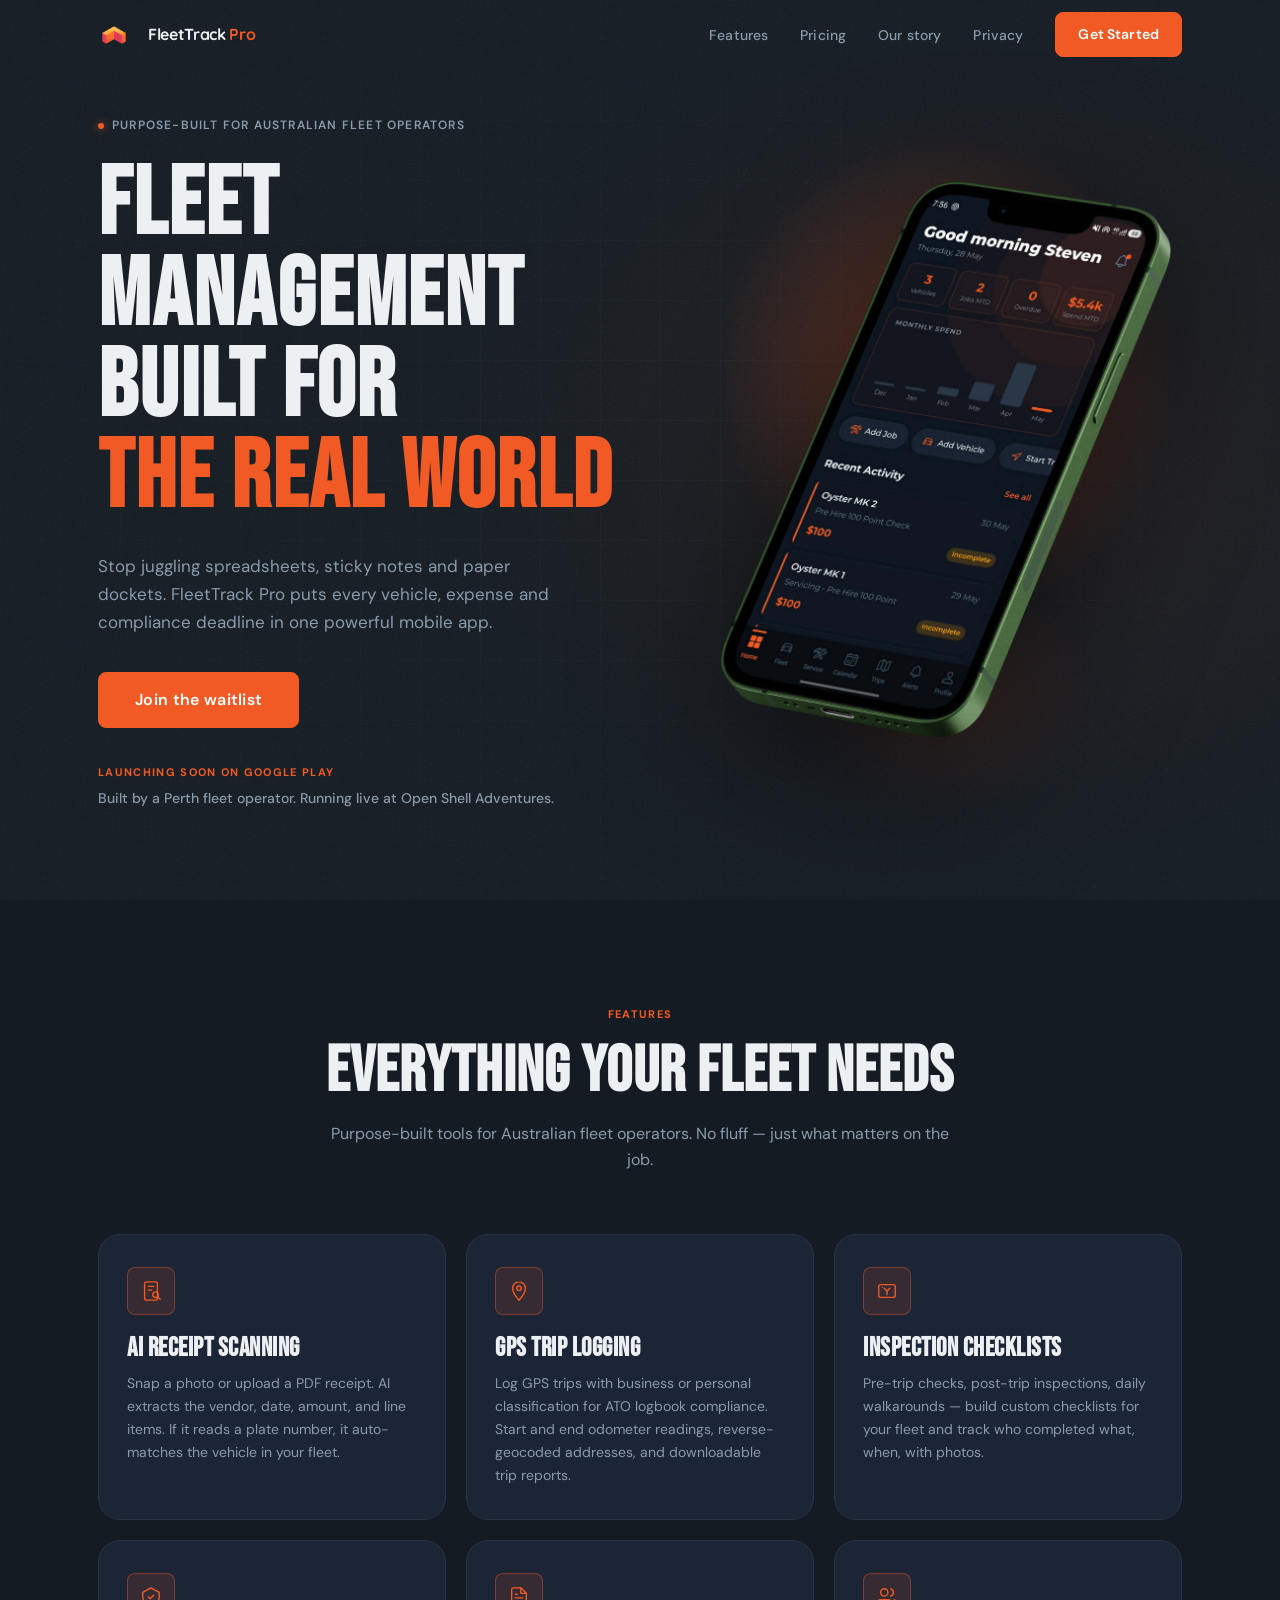
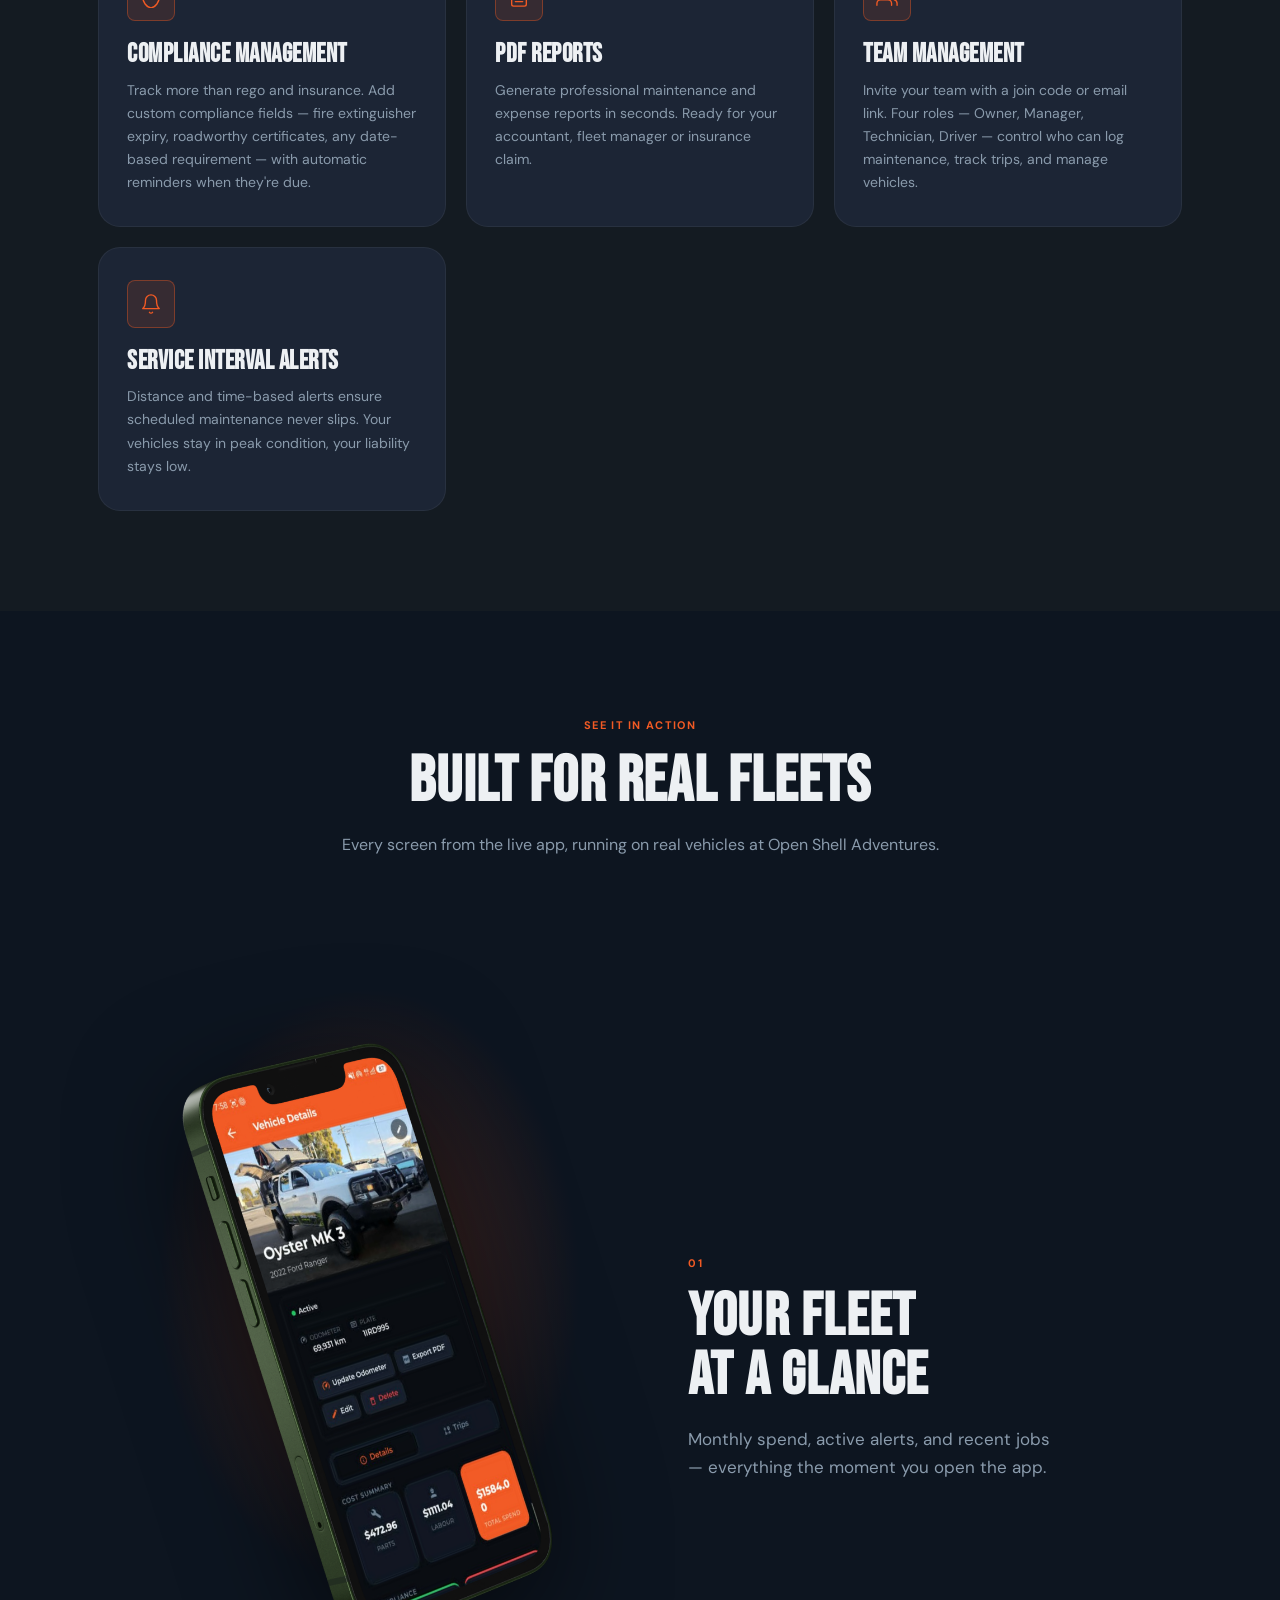
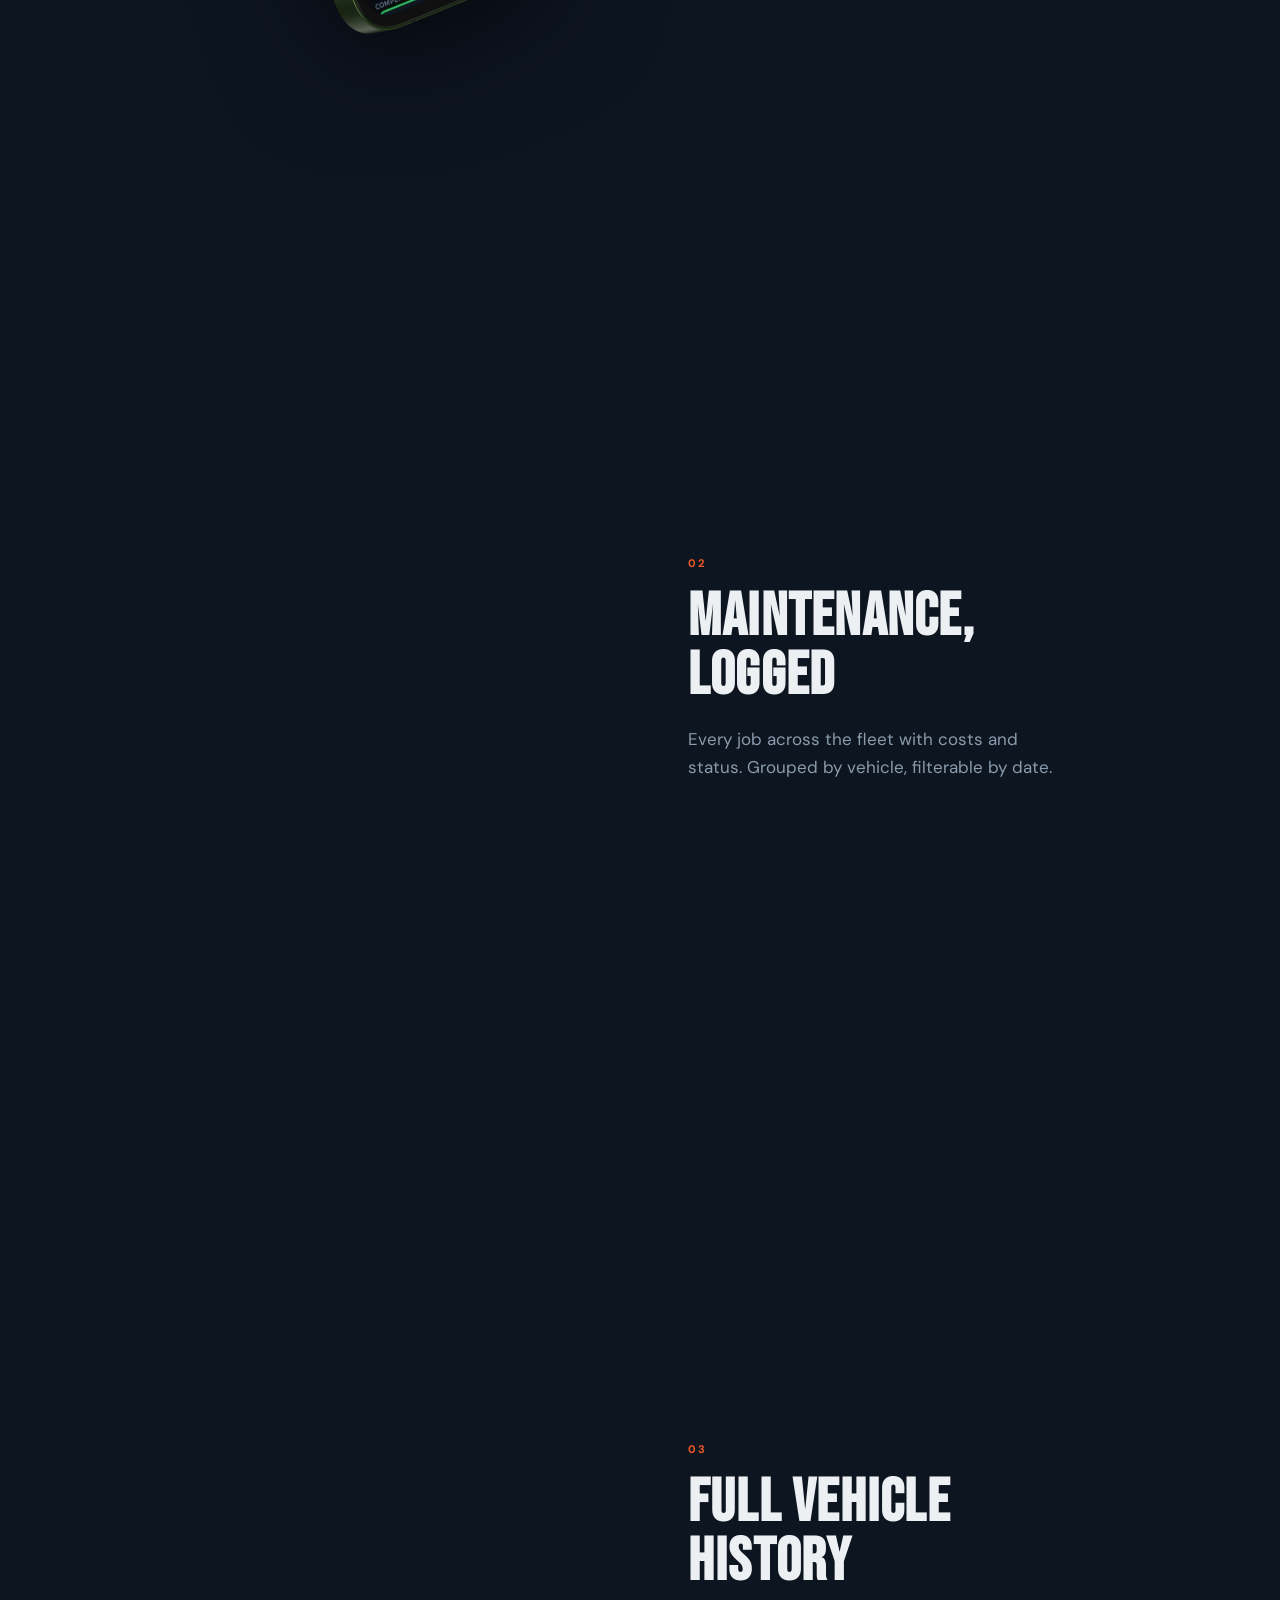
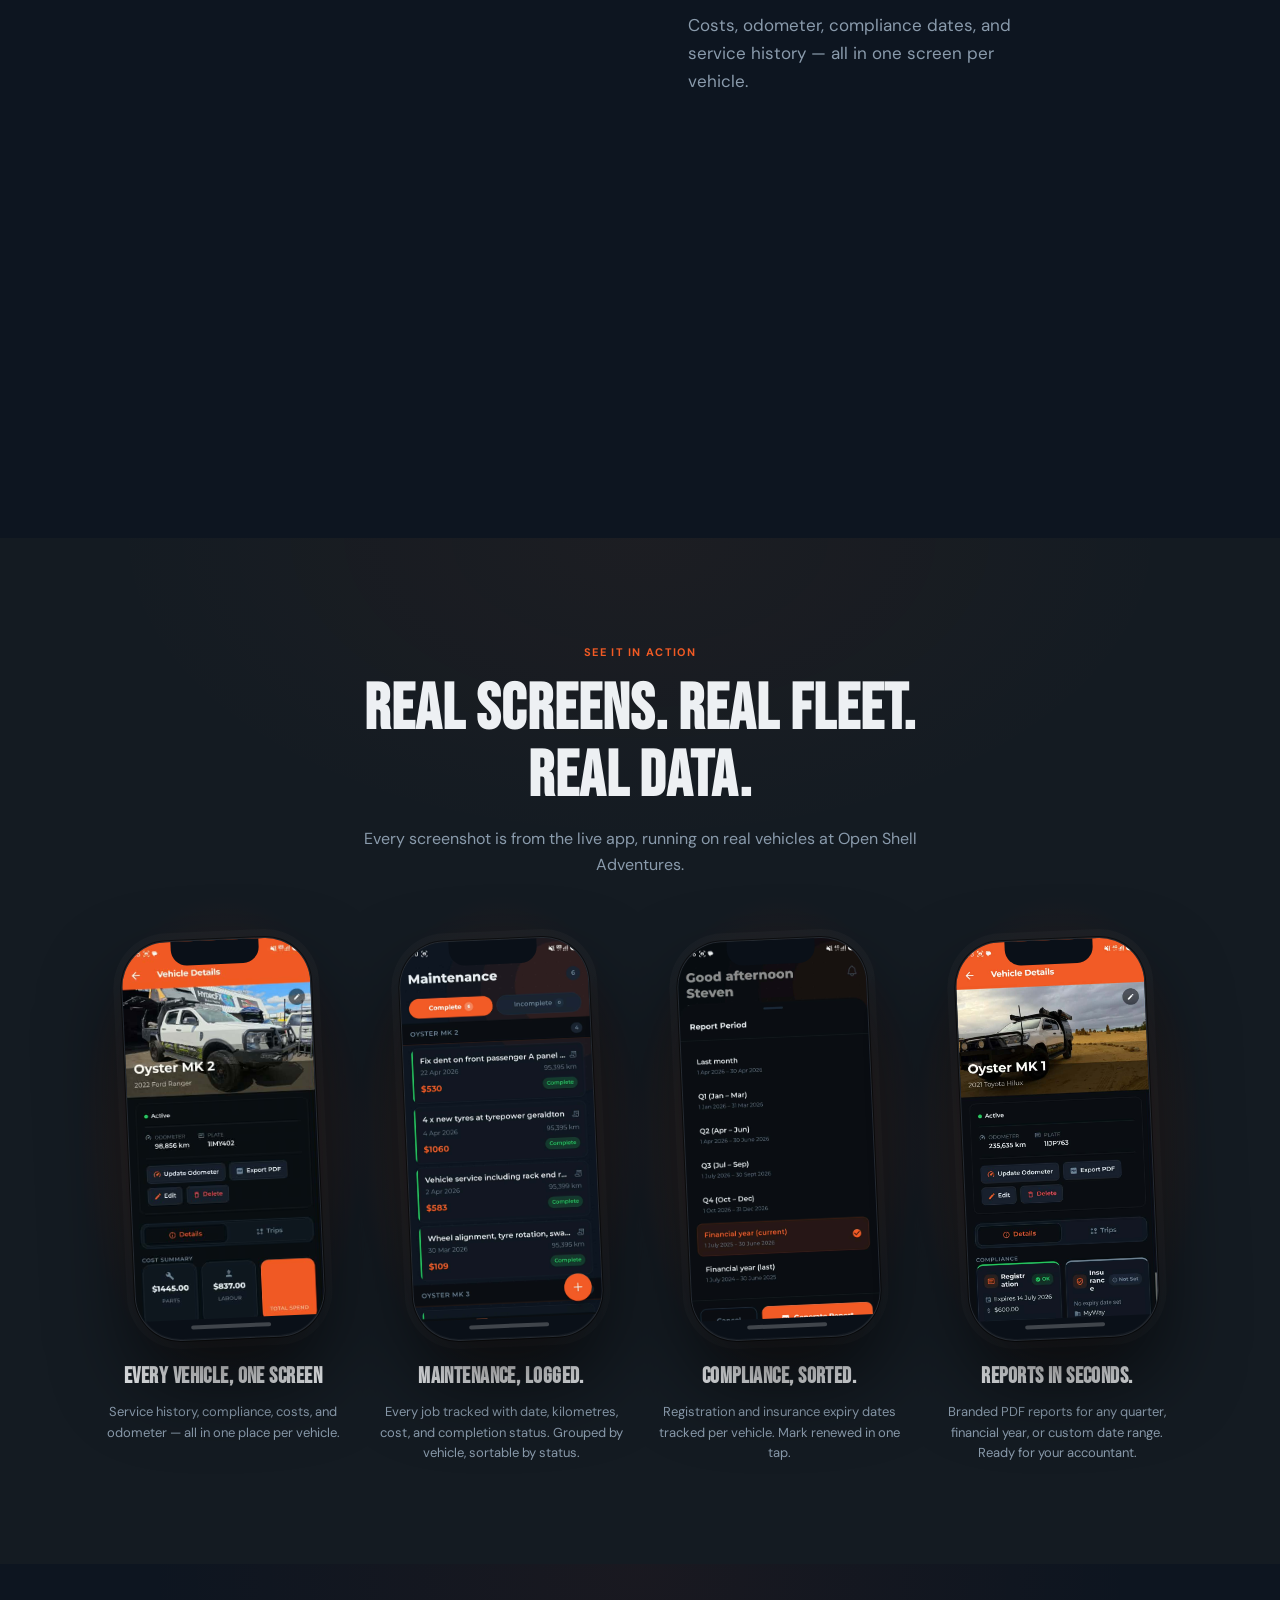
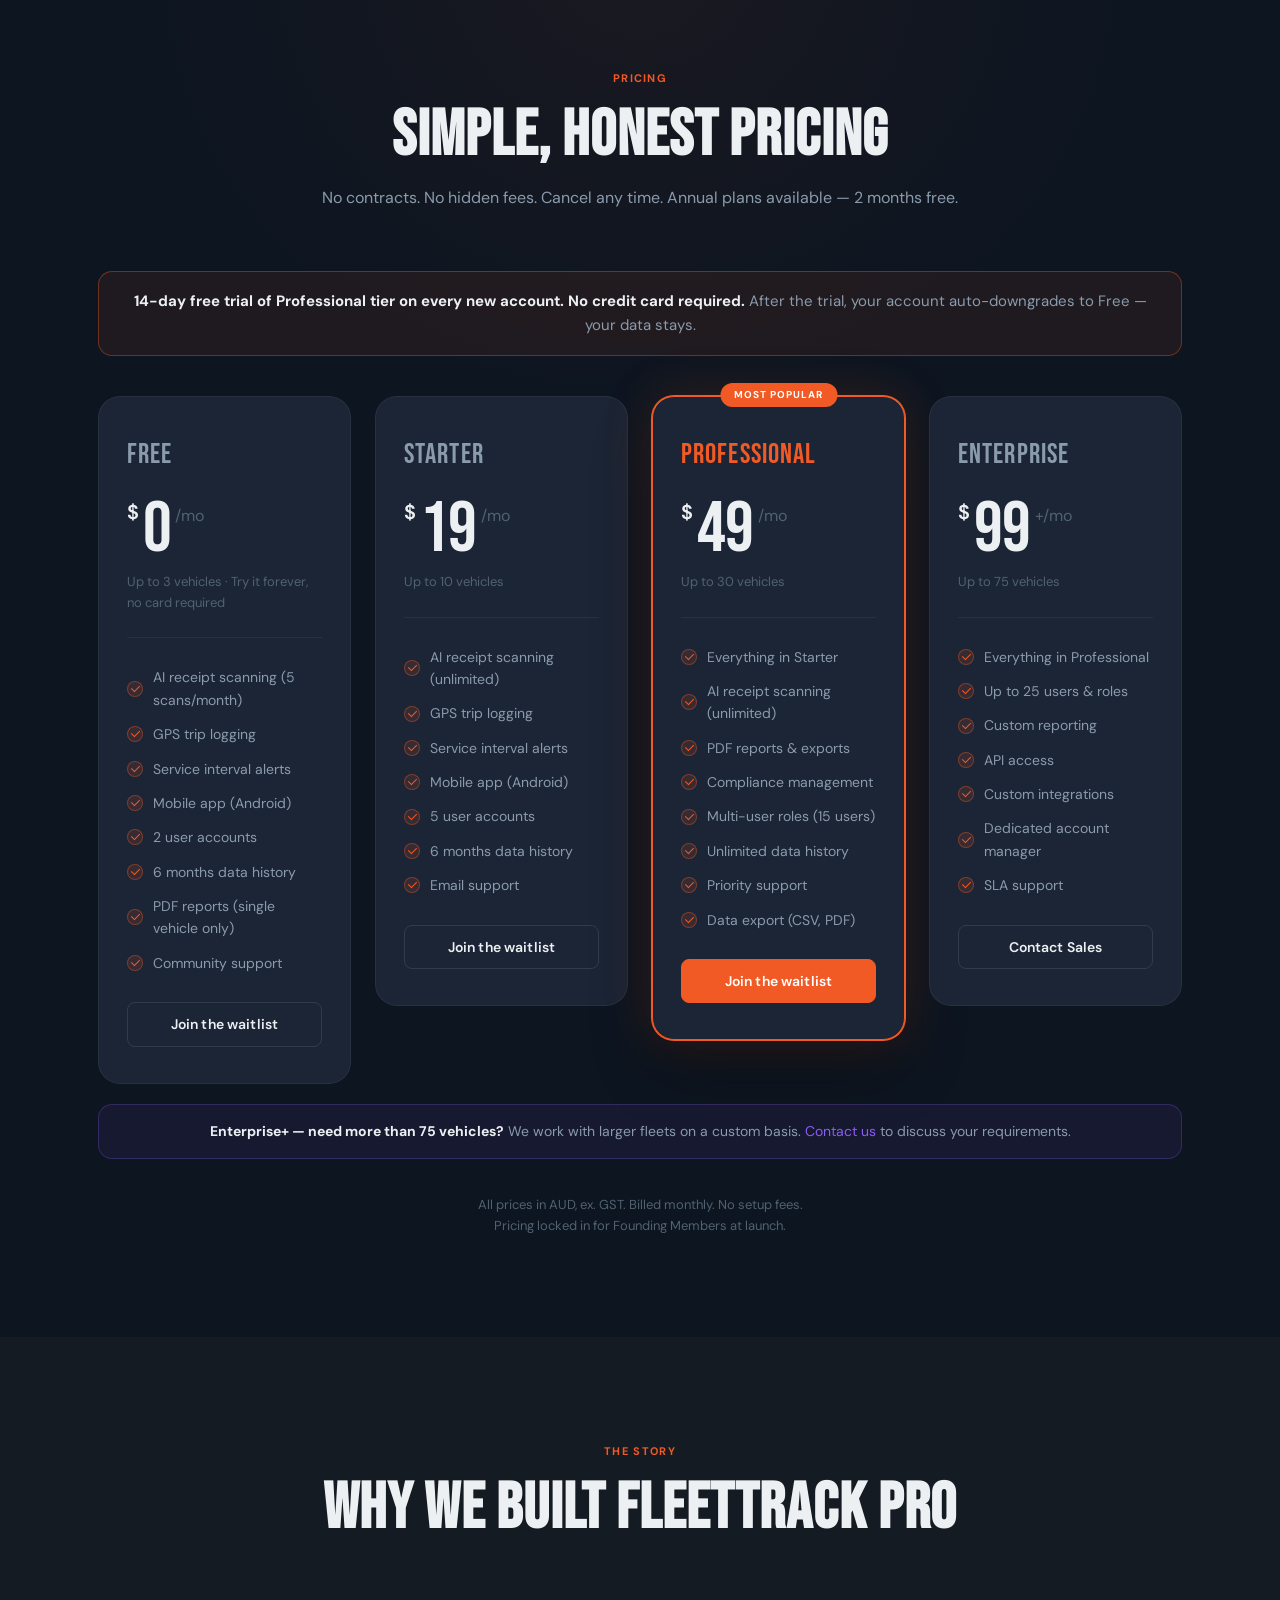
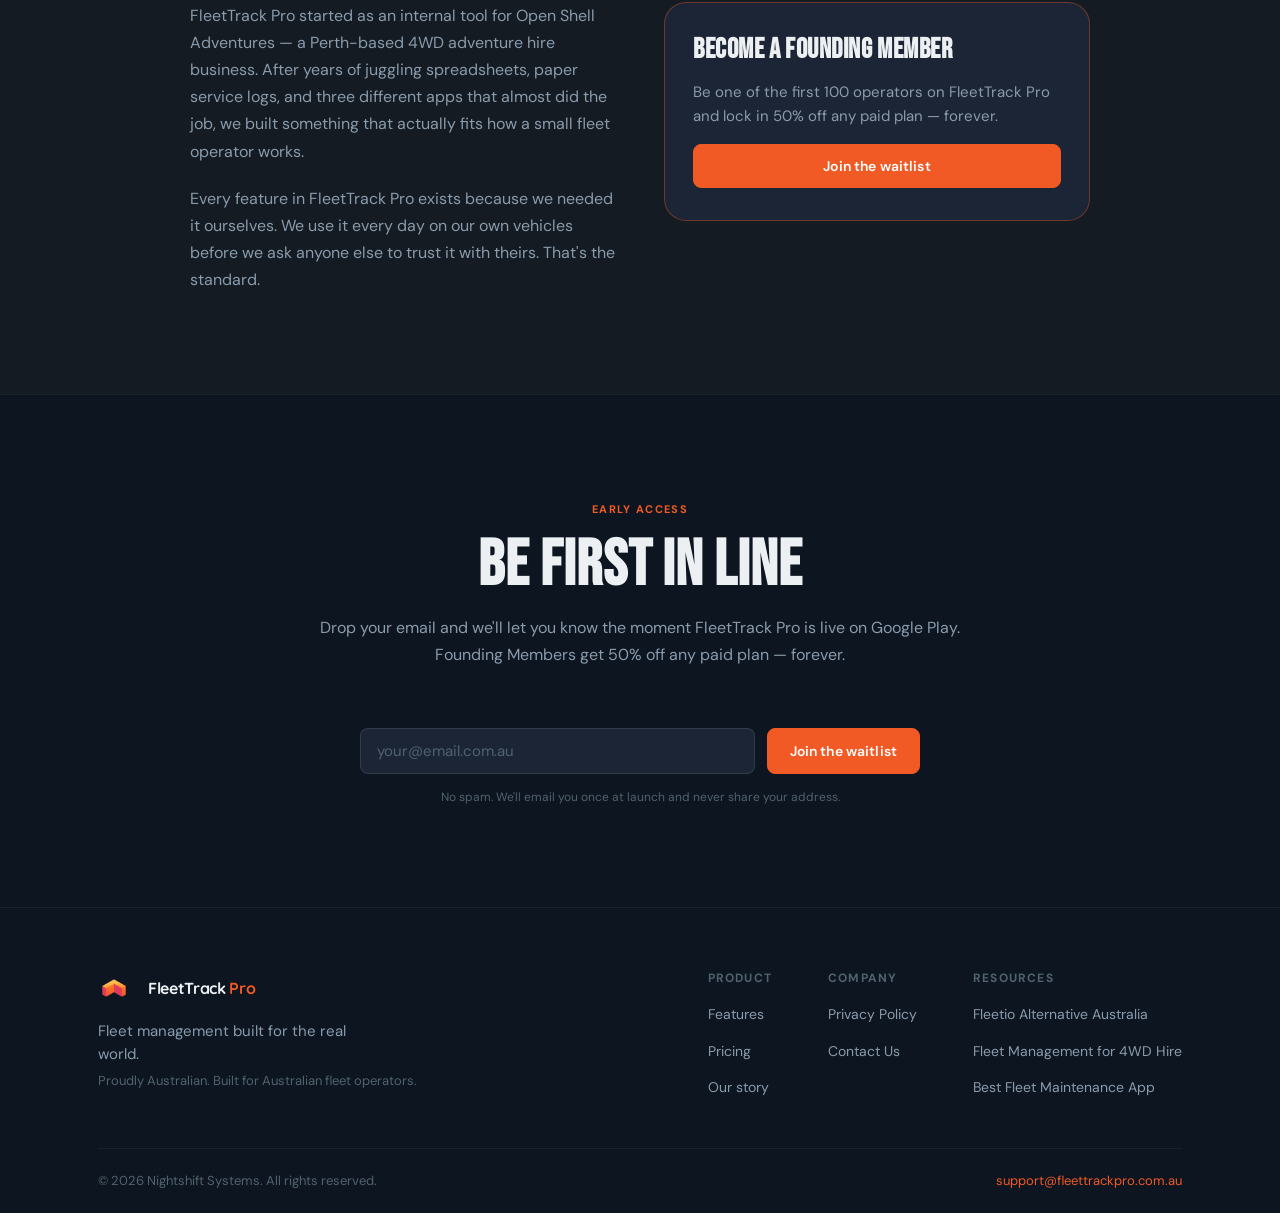
==== commit cd536869: "Add favicon set for Google search results and browser tabs Generated 6 favicon files from adaptive-i" ====
--- a/index.html
+++ b/index.html
@@ -60,6 +60,10 @@
       }
     }
     </script>
+<link rel="icon" type="image/png" sizes="32x32" href="/favicon-32x32.png">
+<link rel="icon" type="image/png" sizes="16x16" href="/favicon-16x16.png">
+<link rel="apple-touch-icon" sizes="180x180" href="/apple-touch-icon.png">
+<link rel="icon" href="/favicon.ico">
 <link href="data:image/svg+xml,%3Csvg xmlns='http://www.w3.org/2000/svg' viewBox='0 0 32 32'%3E%3Crect width='32' height='32' rx='7' fill='%23F15A24'/%3E%3Ctext x='50%25' y='73%25' text-anchor='middle' font-family='Arial Black,sans-serif' font-size='18' font-weight='900' fill='white'%3EF%3C/text%3E%3C/svg%3E" rel="icon" type="image/svg+xml"/>
 <link href="https://fonts.googleapis.com" rel="preconnect"/>
 <link crossorigin="" href="https://fonts.gstatic.com" rel="preconnect"/>
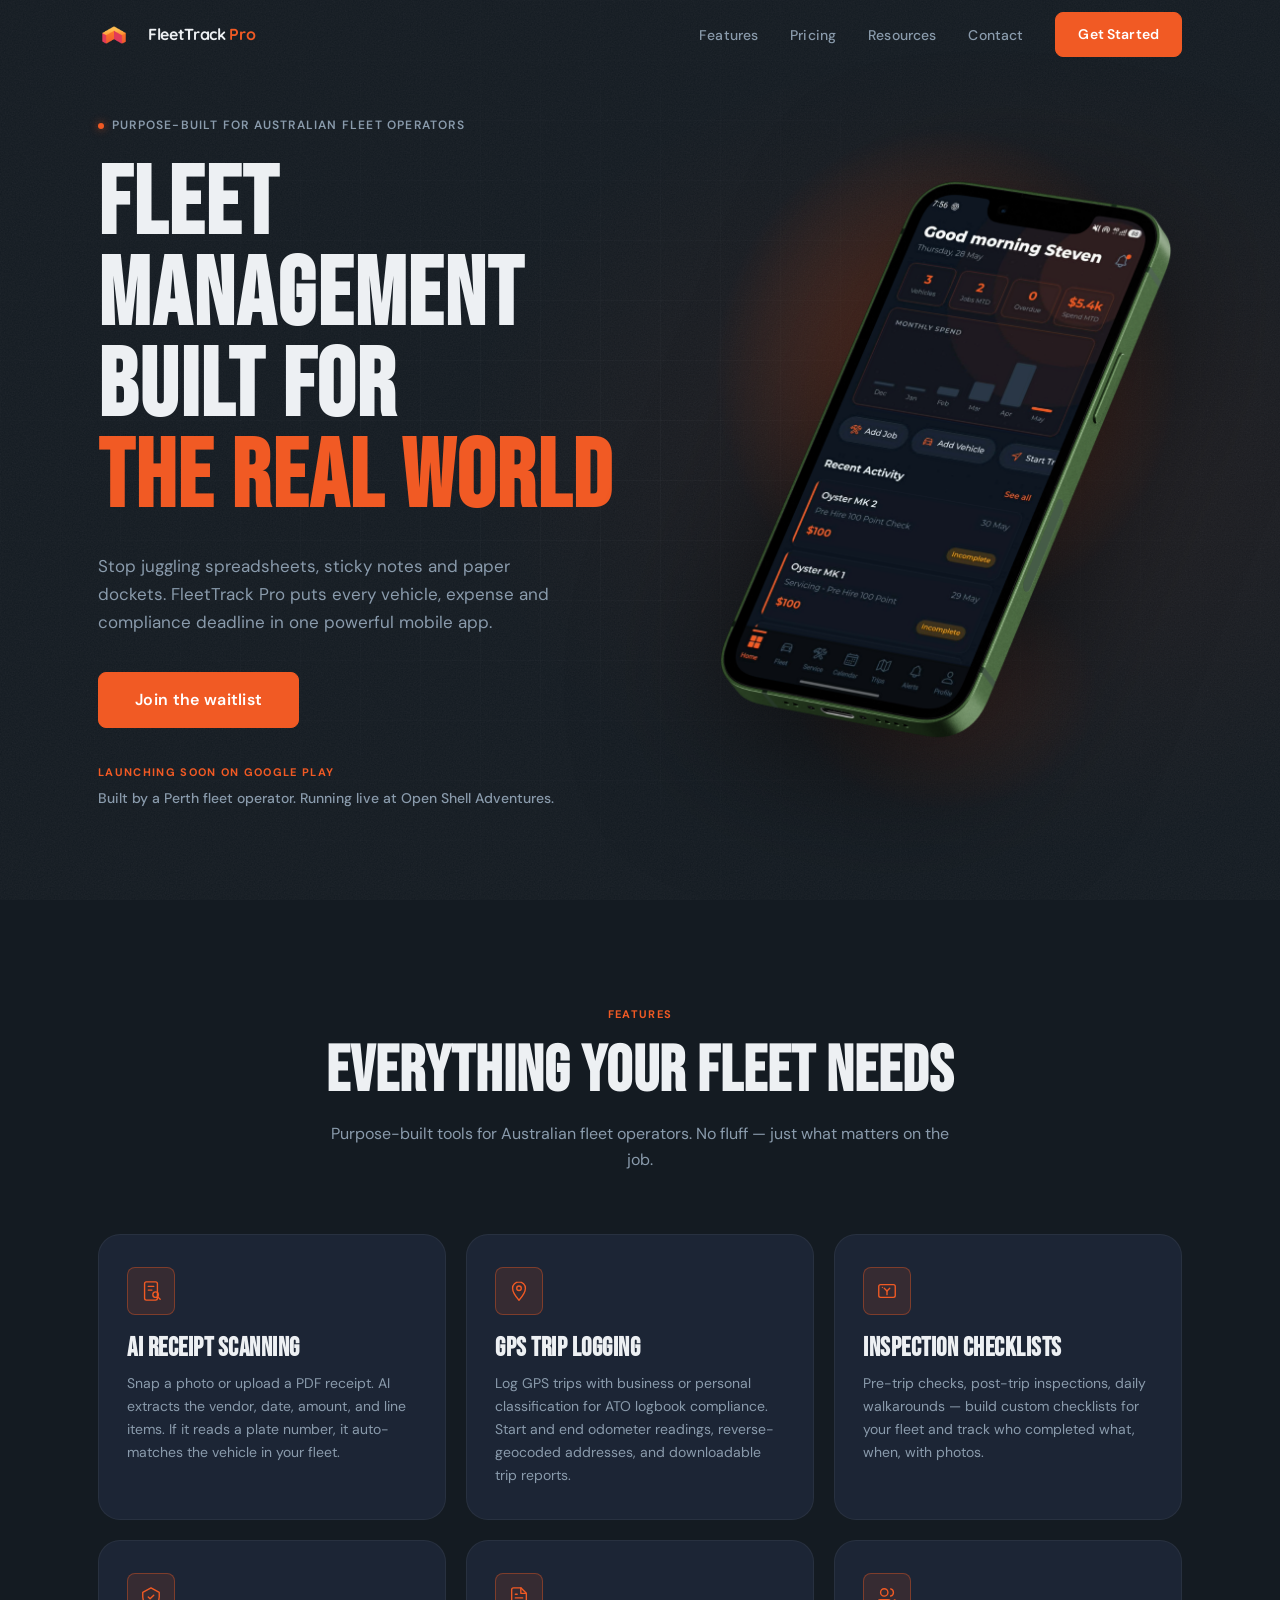
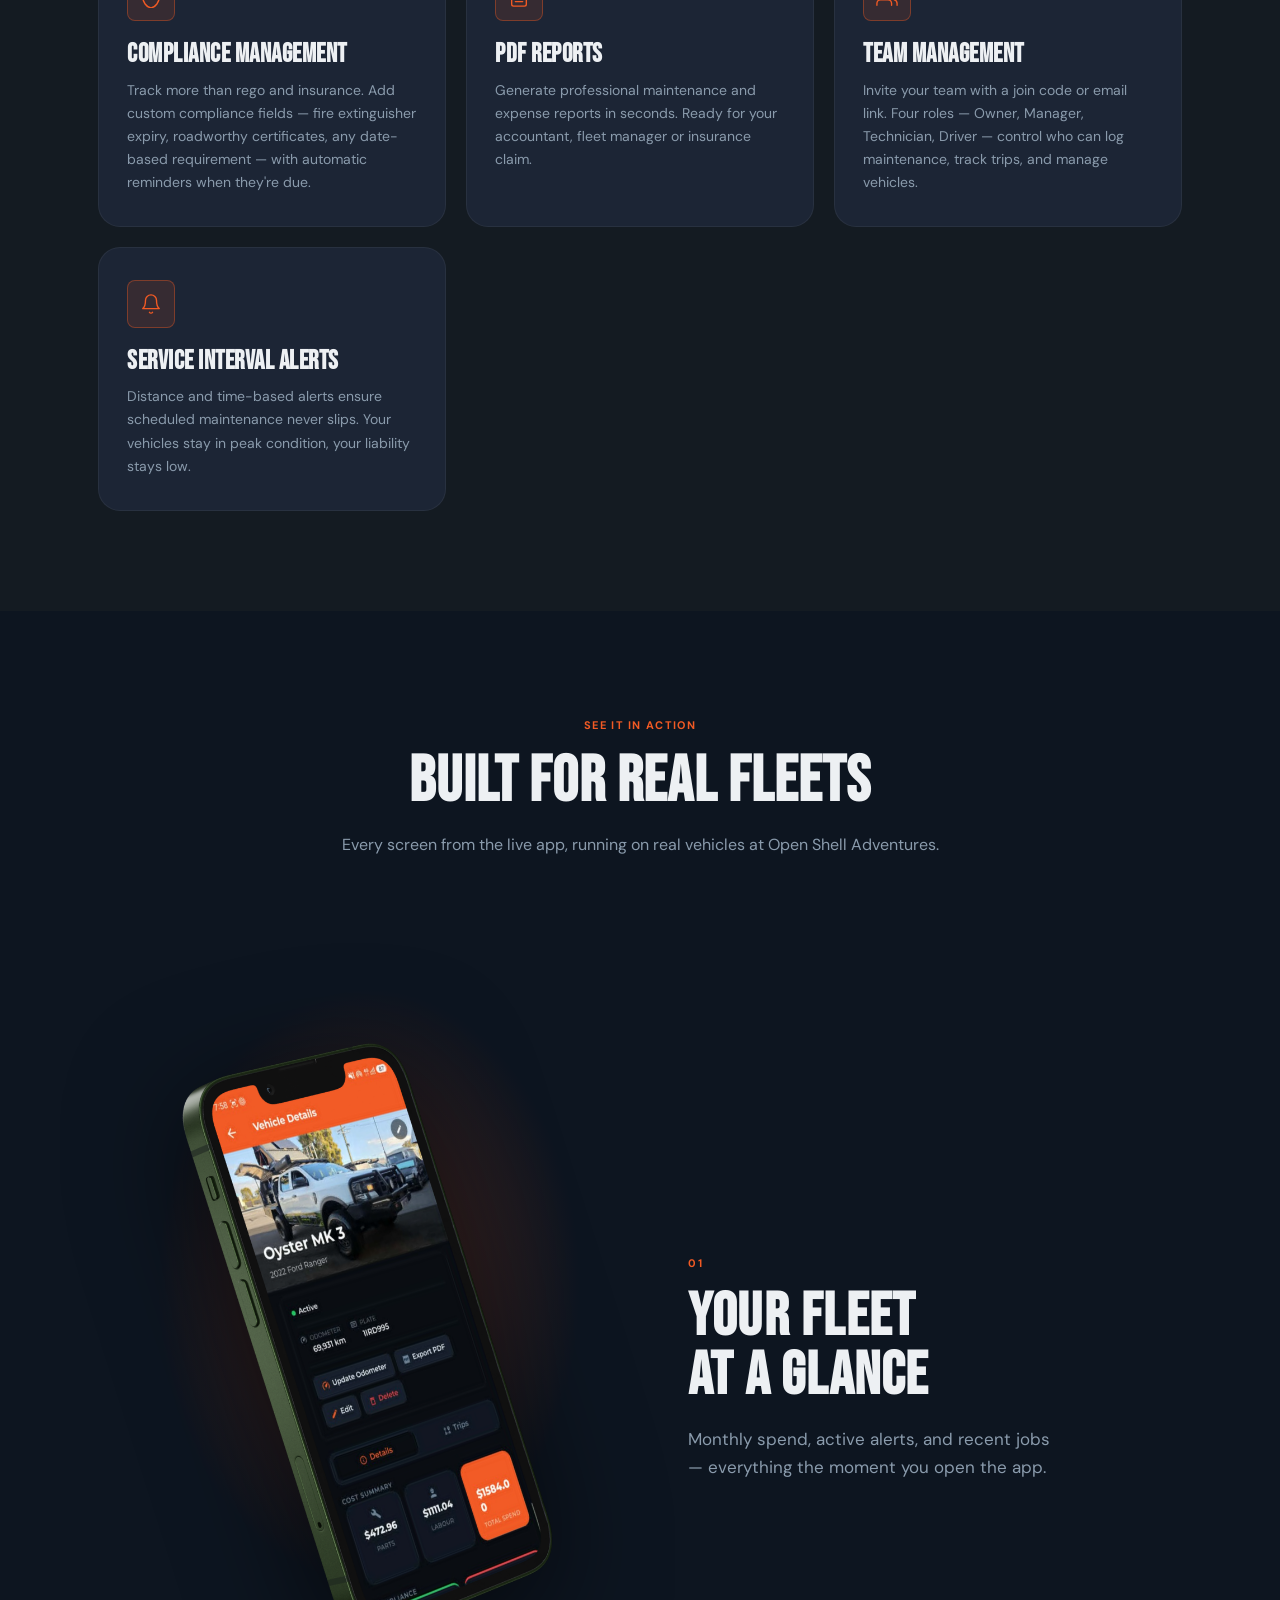
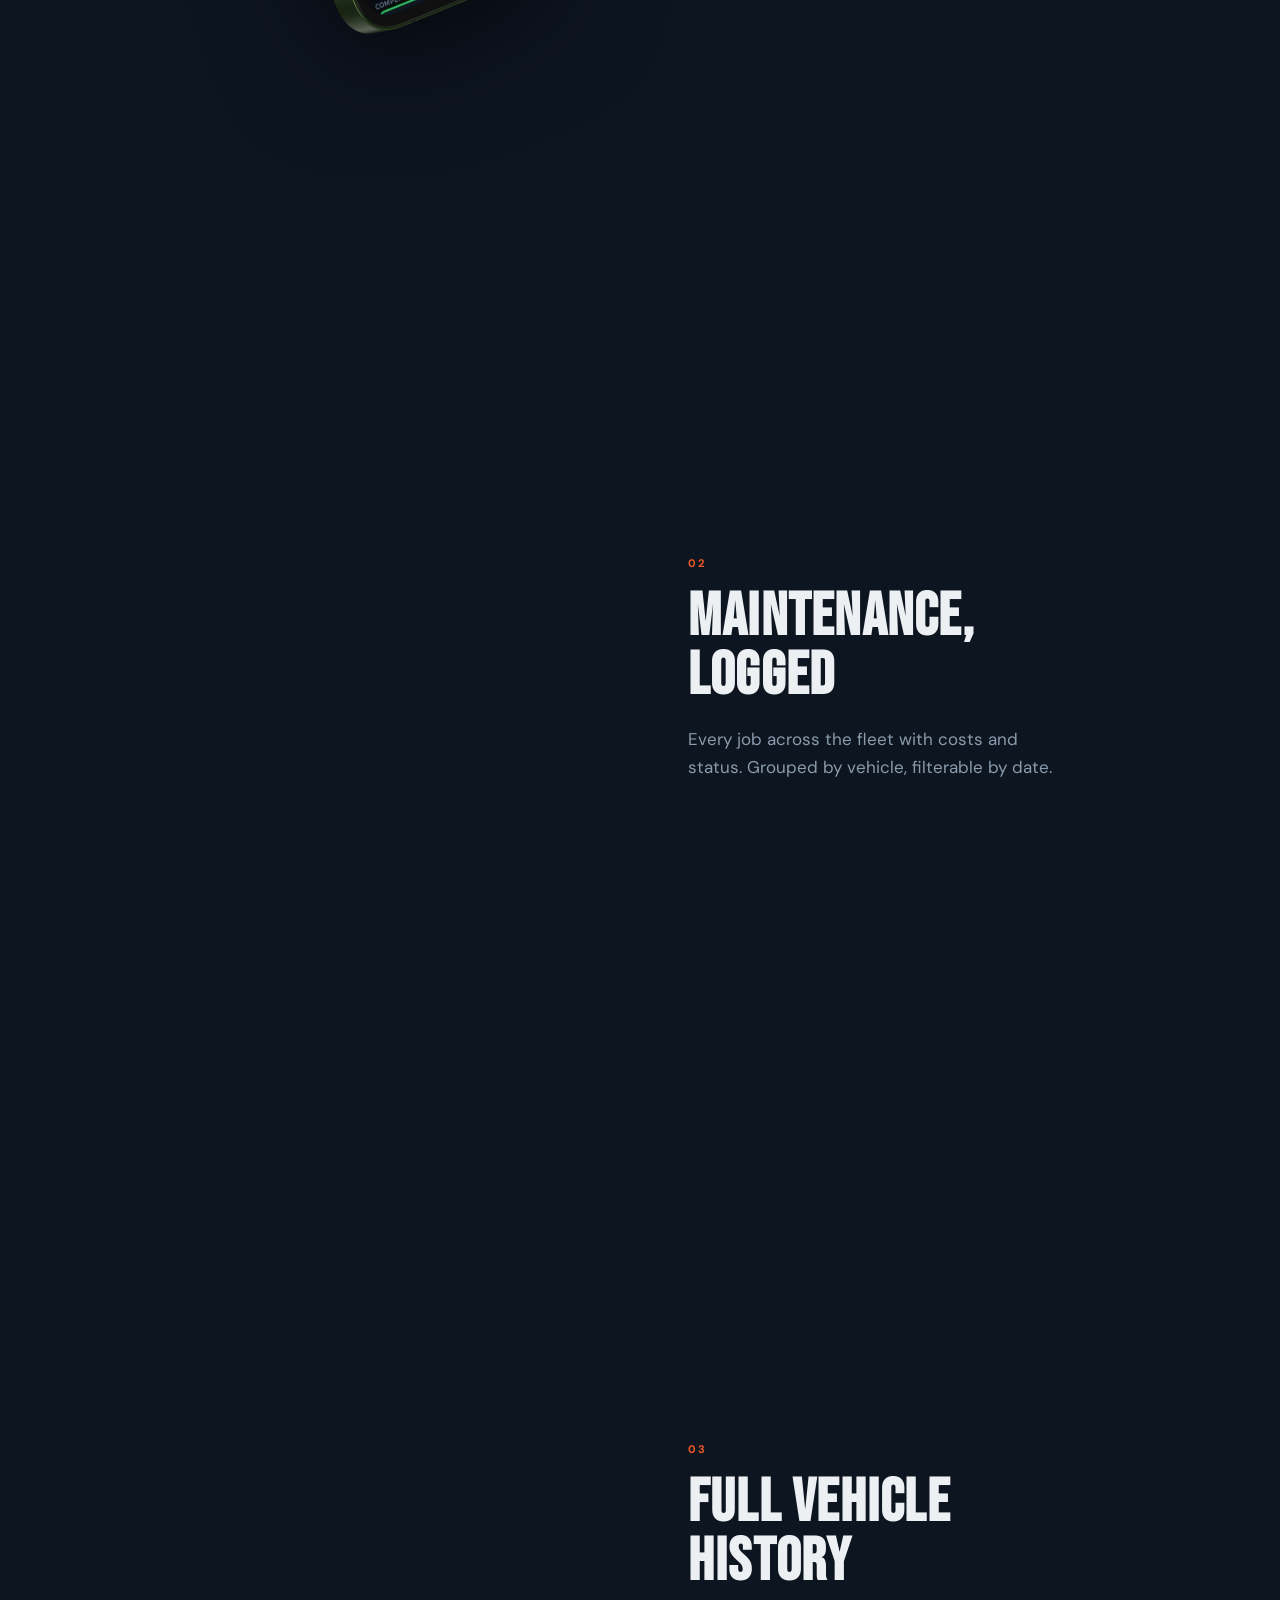
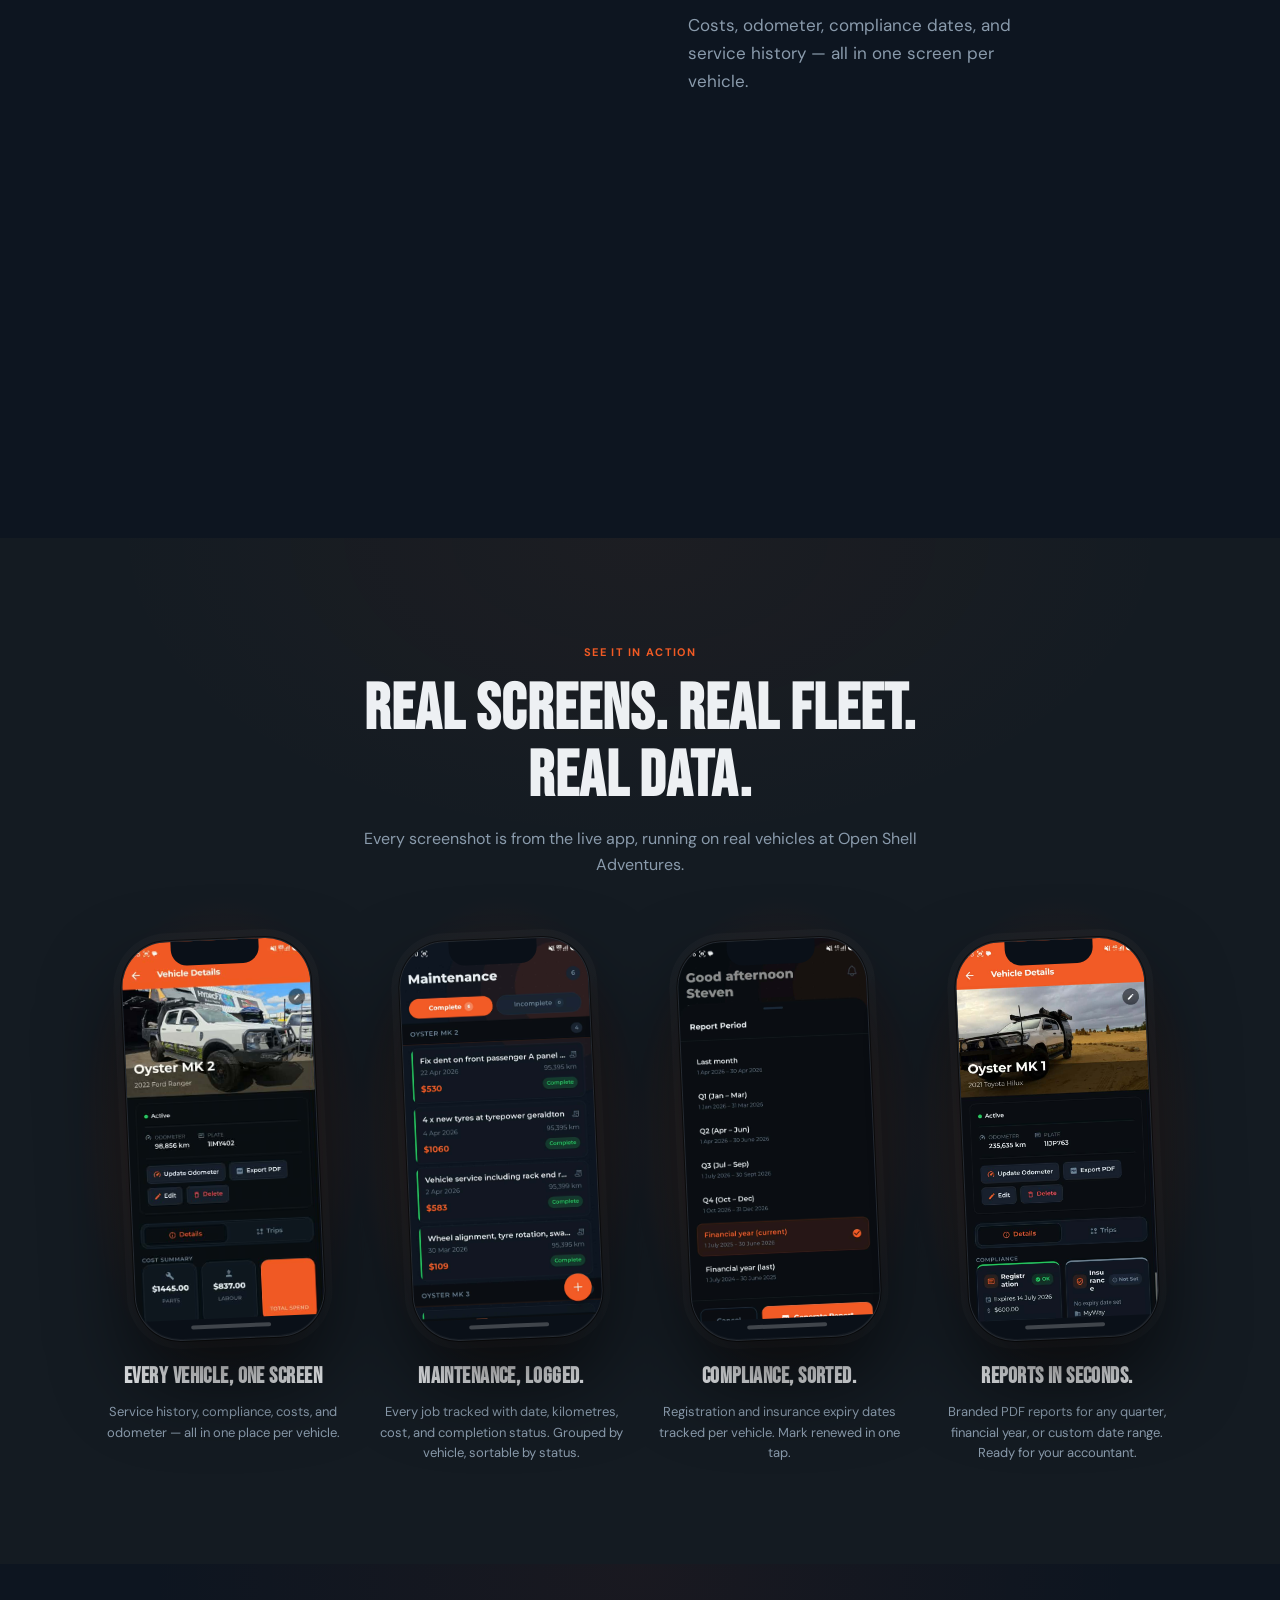
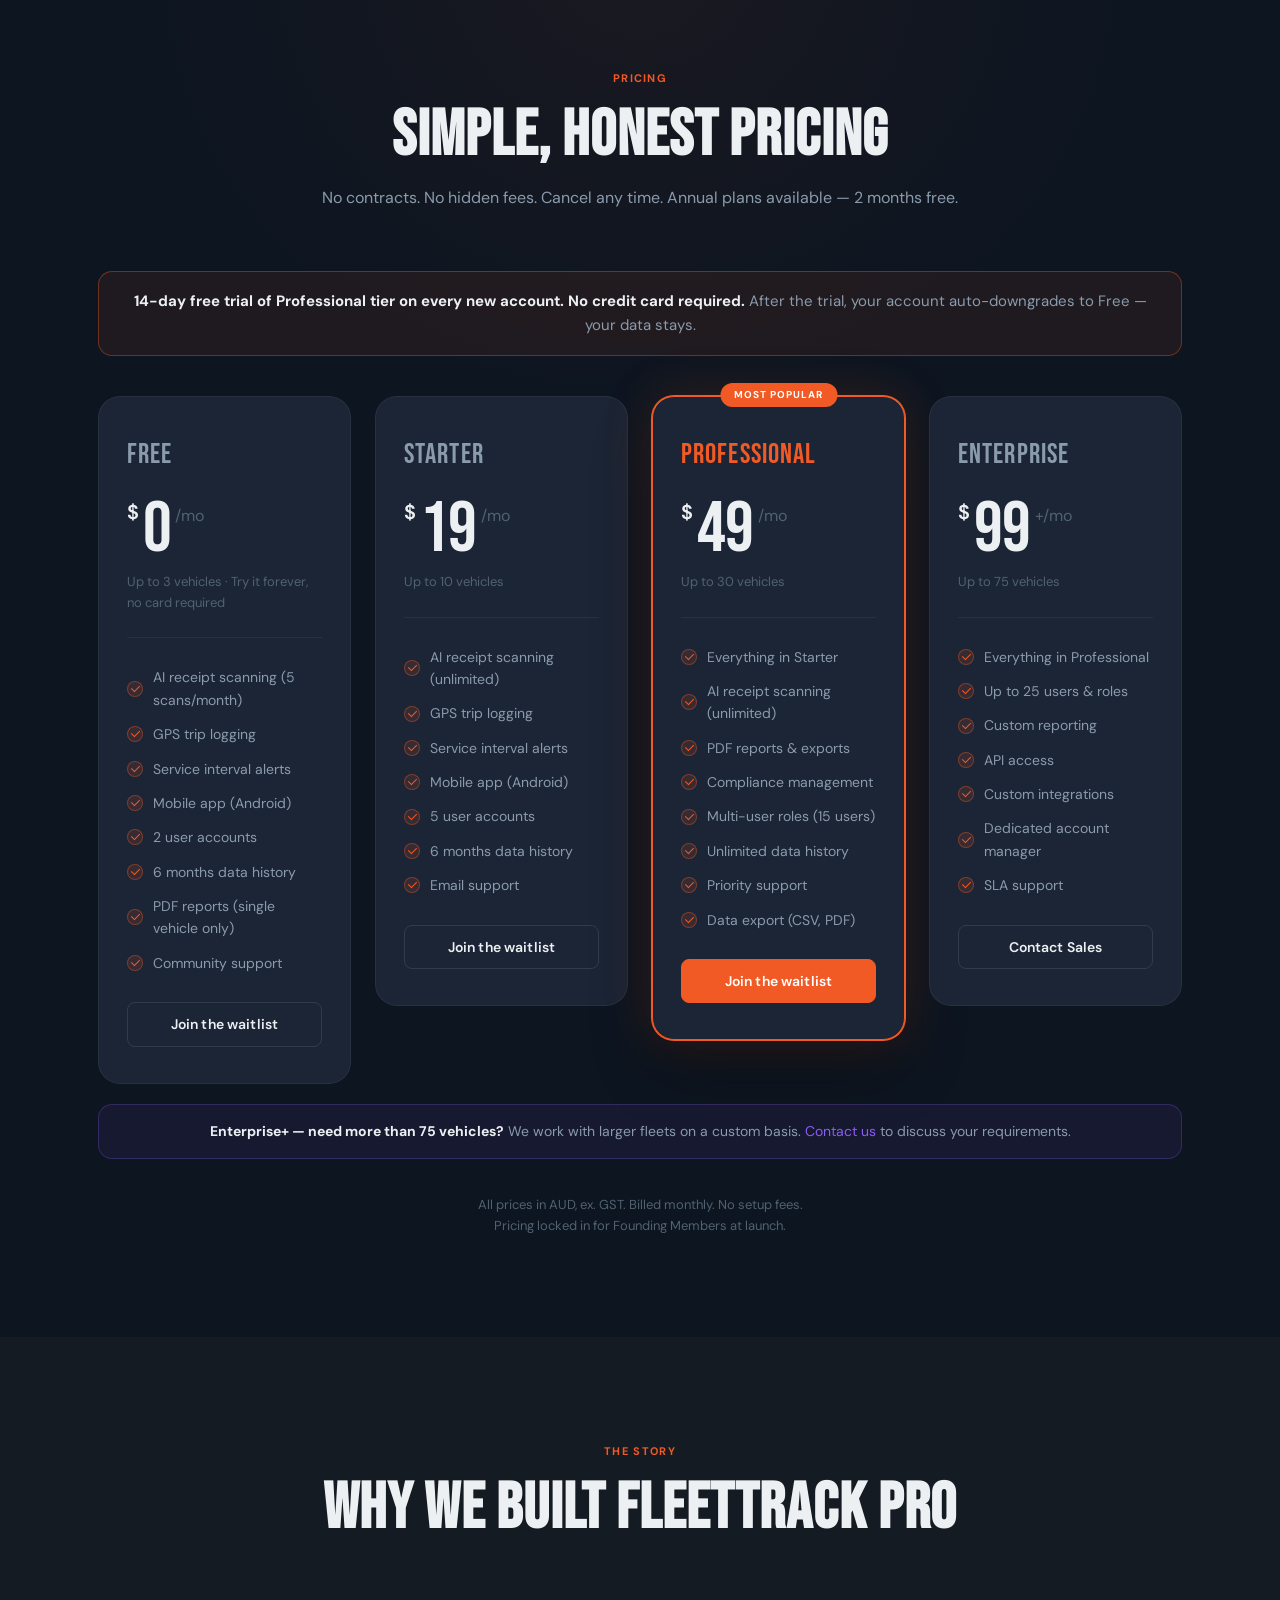
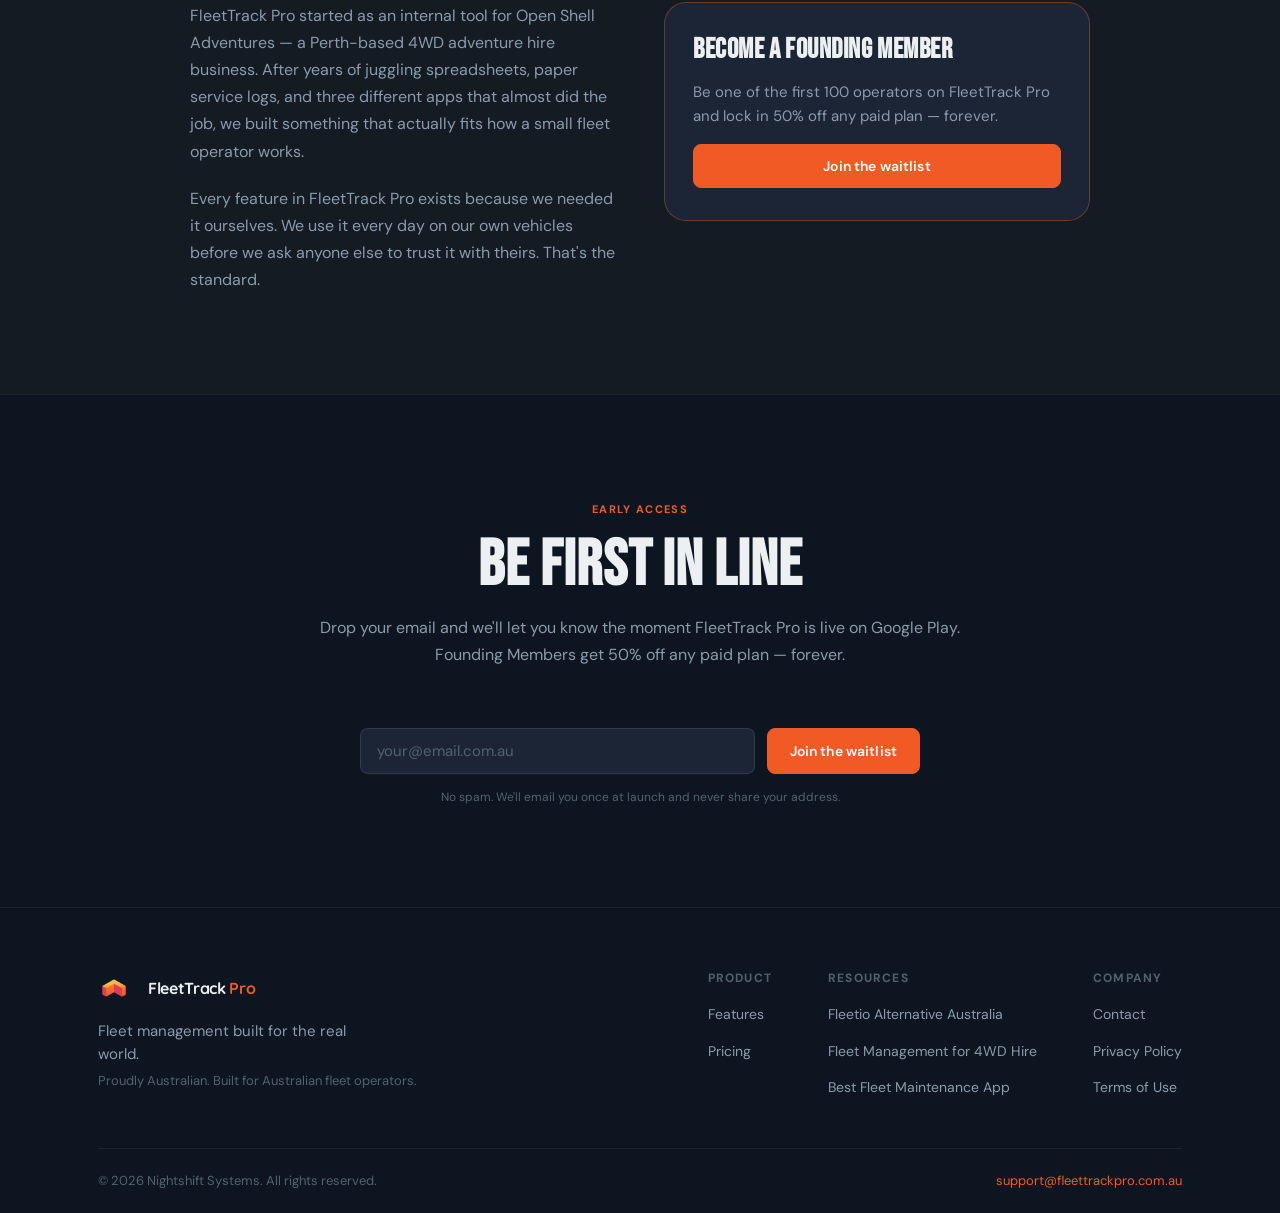
==== commit 125fadfd: "Add standalone Features, Pricing, Contact pages; update nav and footer across all pages New pages: -" ====
--- a/index.html
+++ b/index.html
@@ -75,24 +75,24 @@
      NAVIGATION
      ========================================================= -->
 <nav class="navbar" id="navbar">
-<div class="nav-inner">
-<a class="nav-logo" href="/">
-<img alt="FleetTrack Pro" class="logo-mark" src="Assets/logo-mark.png"/>
-<span class="logo-wordmark">FleetTrack <em>Pro</em></span>
-</a>
-<ul class="nav-links" id="navLinks">
-<li><a href="#features">Features</a></li>
-<li><a href="#pricing">Pricing</a></li>
-<li><a href="#testimonials">Our story</a></li>
-<li><a href="privacy.html">Privacy</a></li>
-</ul>
-<div class="nav-actions">
-<a class="btn btn-primary nav-cta" href="#pricing">Get Started</a>
-<button aria-label="Open menu" class="nav-hamburger" id="navHamburger">
-<span></span><span></span><span></span>
-</button>
-</div>
-</div>
+    <div class="nav-inner">
+        <a href="/" class="nav-logo">
+            <img src="/Assets/logo-mark.png" alt="FleetTrack Pro" class="logo-mark">
+            <span class="logo-wordmark">FleetTrack <em>Pro</em></span>
+        </a>
+        <ul class="nav-links" id="navLinks">
+            <li><a href="/features.html">Features</a></li>
+            <li><a href="/pricing.html">Pricing</a></li>
+            <li><a href="/alternatives/fleetio-alternative-australia.html">Resources</a></li>
+            <li><a href="/contact.html">Contact</a></li>
+        </ul>
+        <div class="nav-actions">
+            <a href="/pricing.html" class="btn btn-primary nav-cta">Get Started</a>
+            <button class="nav-hamburger" id="navHamburger" aria-label="Open menu">
+                <span></span><span></span><span></span>
+            </button>
+        </div>
+    </div>
 </nav>
 <!-- =========================================================
      HERO
@@ -499,48 +499,48 @@
 <!-- =========================================================
      FOOTER
      ========================================================= -->
-<footer class="footer" id="contact">
-<div class="container">
-<div class="footer-top">
-<div class="footer-brand">
-<a class="nav-logo footer-logo" href="/">
-<img alt="FleetTrack Pro" class="logo-mark" src="Assets/logo-mark.png"/>
-<span class="logo-wordmark">FleetTrack <em>Pro</em></span>
-</a>
-<p class="footer-tagline">Fleet management built for the real world.</p>
-<p class="footer-sub">Proudly Australian. Built for Australian fleet operators.</p>
-</div>
-<div class="footer-nav-group">
-<div class="footer-col">
-<h4 class="footer-col-title">Product</h4>
-<ul>
-<li><a href="#features">Features</a></li>
-<li><a href="#pricing">Pricing</a></li>
-<li><a href="#testimonials">Our story</a></li>
-</ul>
-</div>
-<div class="footer-col">
-<h4 class="footer-col-title">Company</h4>
-<ul>
-<li><a href="privacy.html">Privacy Policy</a></li>
-<li><a href="mailto:support@fleettrackpro.com.au">Contact Us</a></li>
-</ul>
-</div>
-<div class="footer-col">
-<h4 class="footer-col-title">Resources</h4>
-<ul>
-<li><a href="alternatives/fleetio-alternative-australia.html">Fleetio Alternative Australia</a></li>
-<li><a href="use-cases/4wd-hire-fleet-management.html">Fleet Management for 4WD Hire</a></li>
-<li><a href="guides/best-fleet-maintenance-app-small-fleets.html">Best Fleet Maintenance App</a></li>
-</ul>
-</div>
-</div>
-</div>
-<div class="footer-bottom">
-<p>© 2026 Nightshift Systems. All rights reserved.</p>
-<a class="footer-email" href="mailto:support@fleettrackpro.com.au">support@fleettrackpro.com.au</a>
-</div>
-</div>
+<footer class="footer">
+    <div class="container">
+        <div class="footer-top">
+            <div class="footer-brand">
+                <a href="/" class="nav-logo footer-logo">
+                    <img src="/Assets/logo-mark.png" alt="FleetTrack Pro" class="logo-mark">
+                    <span class="logo-wordmark">FleetTrack <em>Pro</em></span>
+                </a>
+                <p class="footer-tagline">Fleet management built for the real world.</p>
+                <p class="footer-sub">Proudly Australian. Built for Australian fleet operators.</p>
+            </div>
+            <div class="footer-nav-group">
+                <div class="footer-col">
+                    <h4 class="footer-col-title">Product</h4>
+                    <ul>
+                        <li><a href="/features.html">Features</a></li>
+                        <li><a href="/pricing.html">Pricing</a></li>
+                    </ul>
+                </div>
+                <div class="footer-col">
+                    <h4 class="footer-col-title">Resources</h4>
+                    <ul>
+                        <li><a href="/alternatives/fleetio-alternative-australia.html">Fleetio Alternative Australia</a></li>
+                        <li><a href="/use-cases/4wd-hire-fleet-management.html">Fleet Management for 4WD Hire</a></li>
+                        <li><a href="/guides/best-fleet-maintenance-app-small-fleets.html">Best Fleet Maintenance App</a></li>
+                    </ul>
+                </div>
+                <div class="footer-col">
+                    <h4 class="footer-col-title">Company</h4>
+                    <ul>
+                        <li><a href="/contact.html">Contact</a></li>
+                        <li><a href="/privacy.html">Privacy Policy</a></li>
+                        <li><a href="/terms.html">Terms of Use</a></li>
+                    </ul>
+                </div>
+            </div>
+        </div>
+        <div class="footer-bottom">
+            <p>&#169; 2026 Nightshift Systems. All rights reserved.</p>
+            <a href="mailto:support@fleettrackpro.com.au" class="footer-email">support@fleettrackpro.com.au</a>
+        </div>
+    </div>
 </footer>
 <script src="script.js"></script>
 </body>
